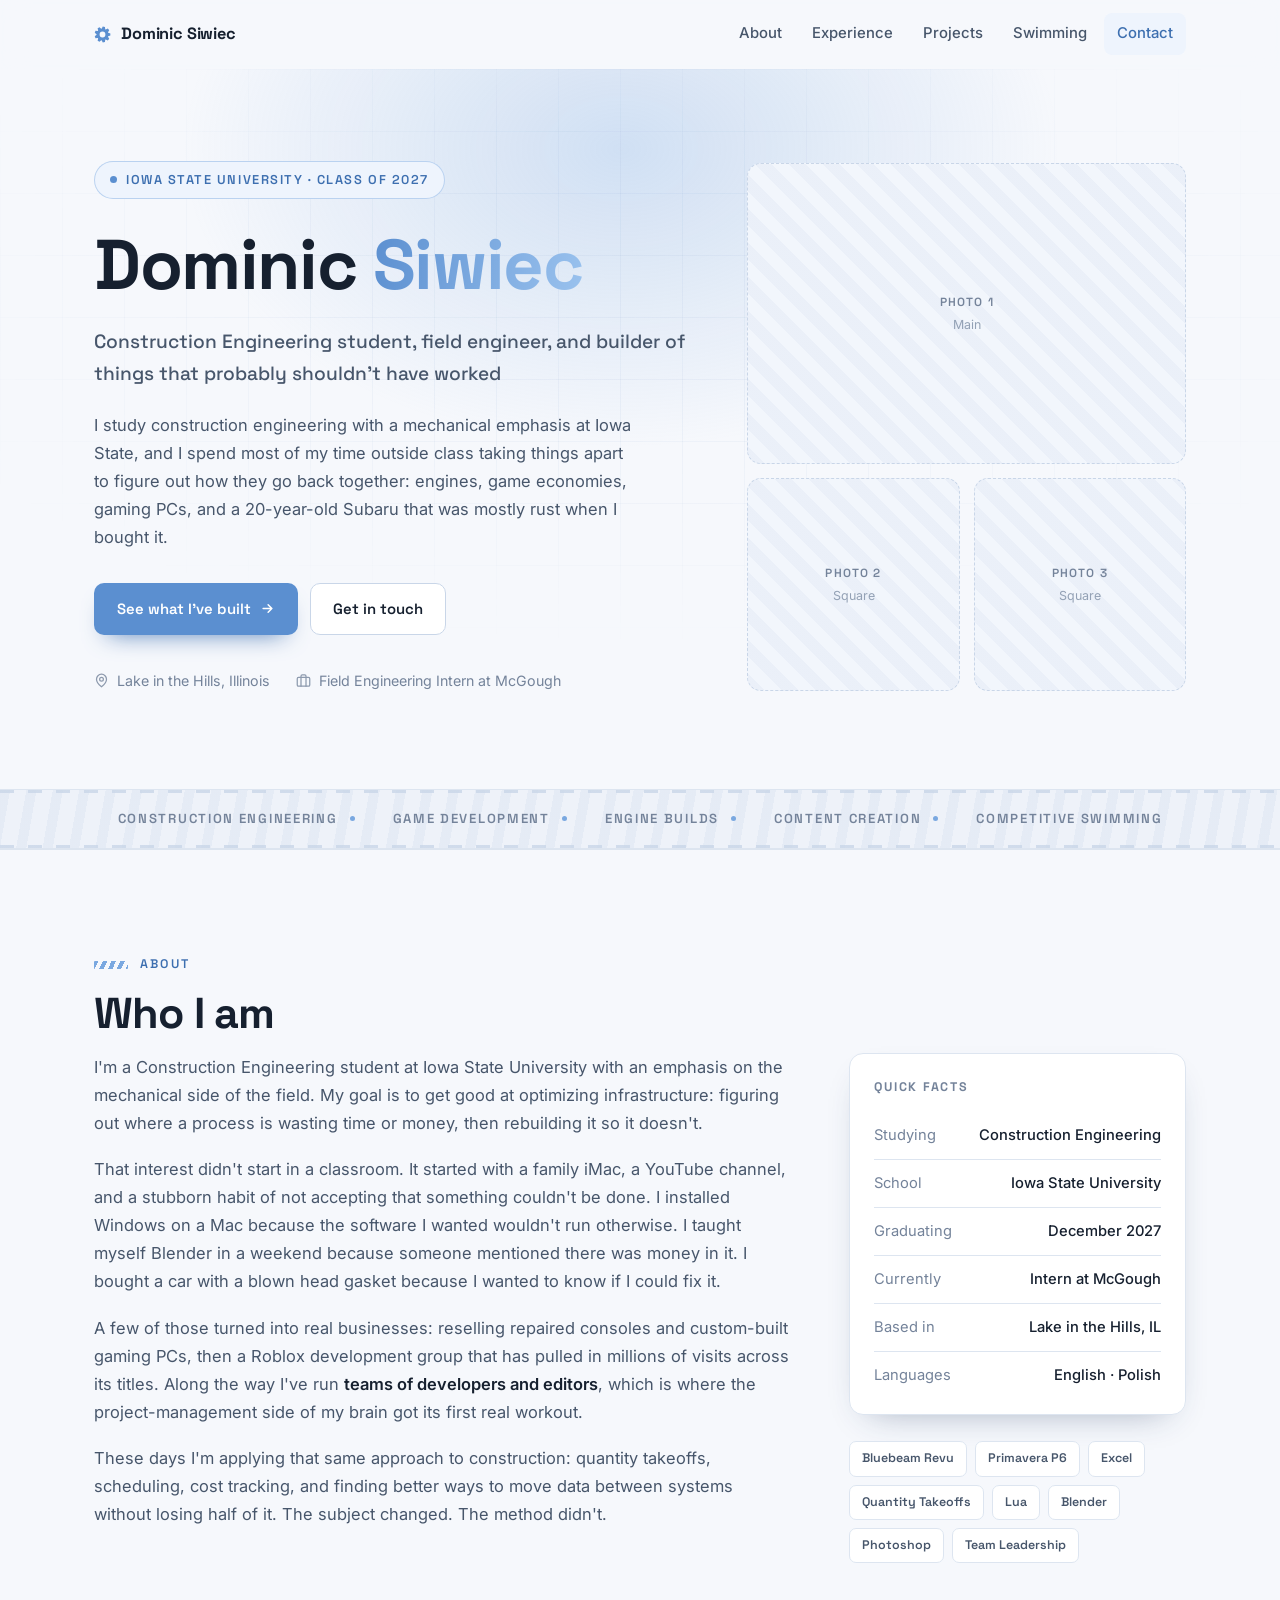
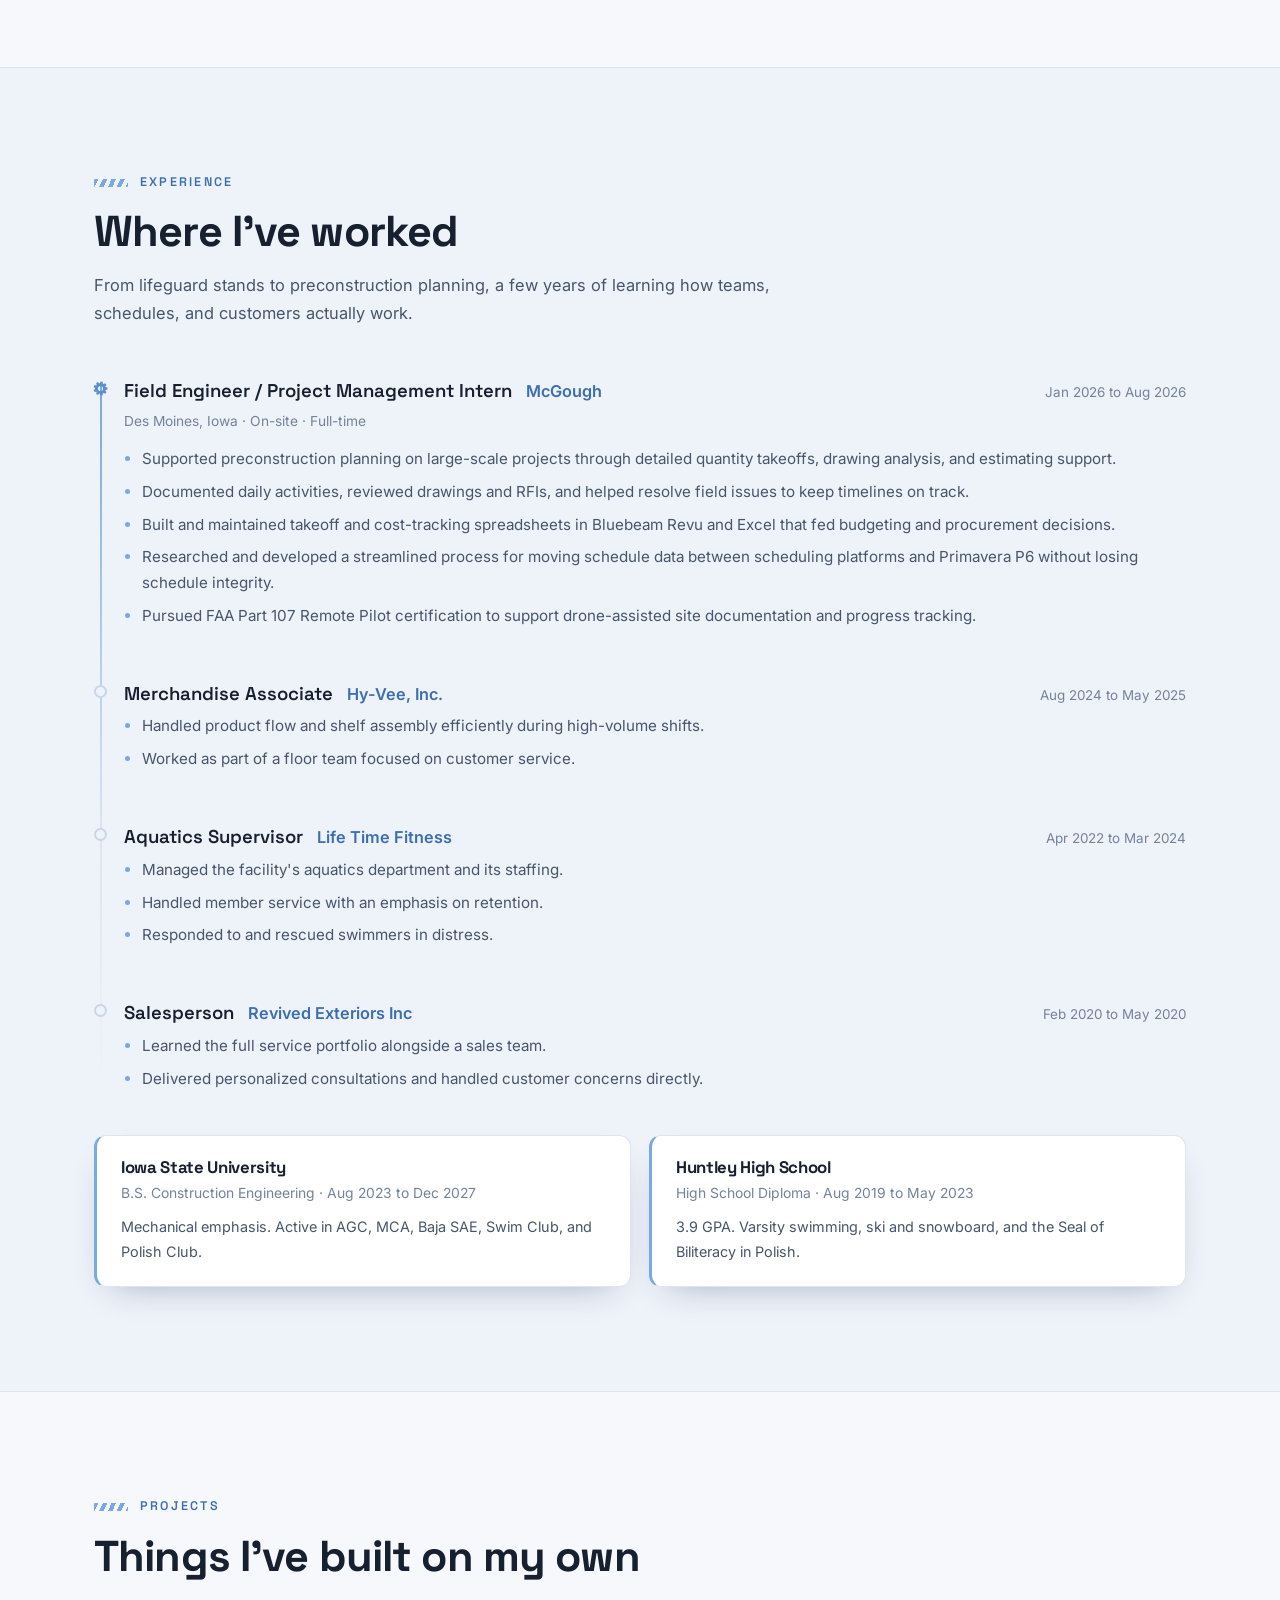
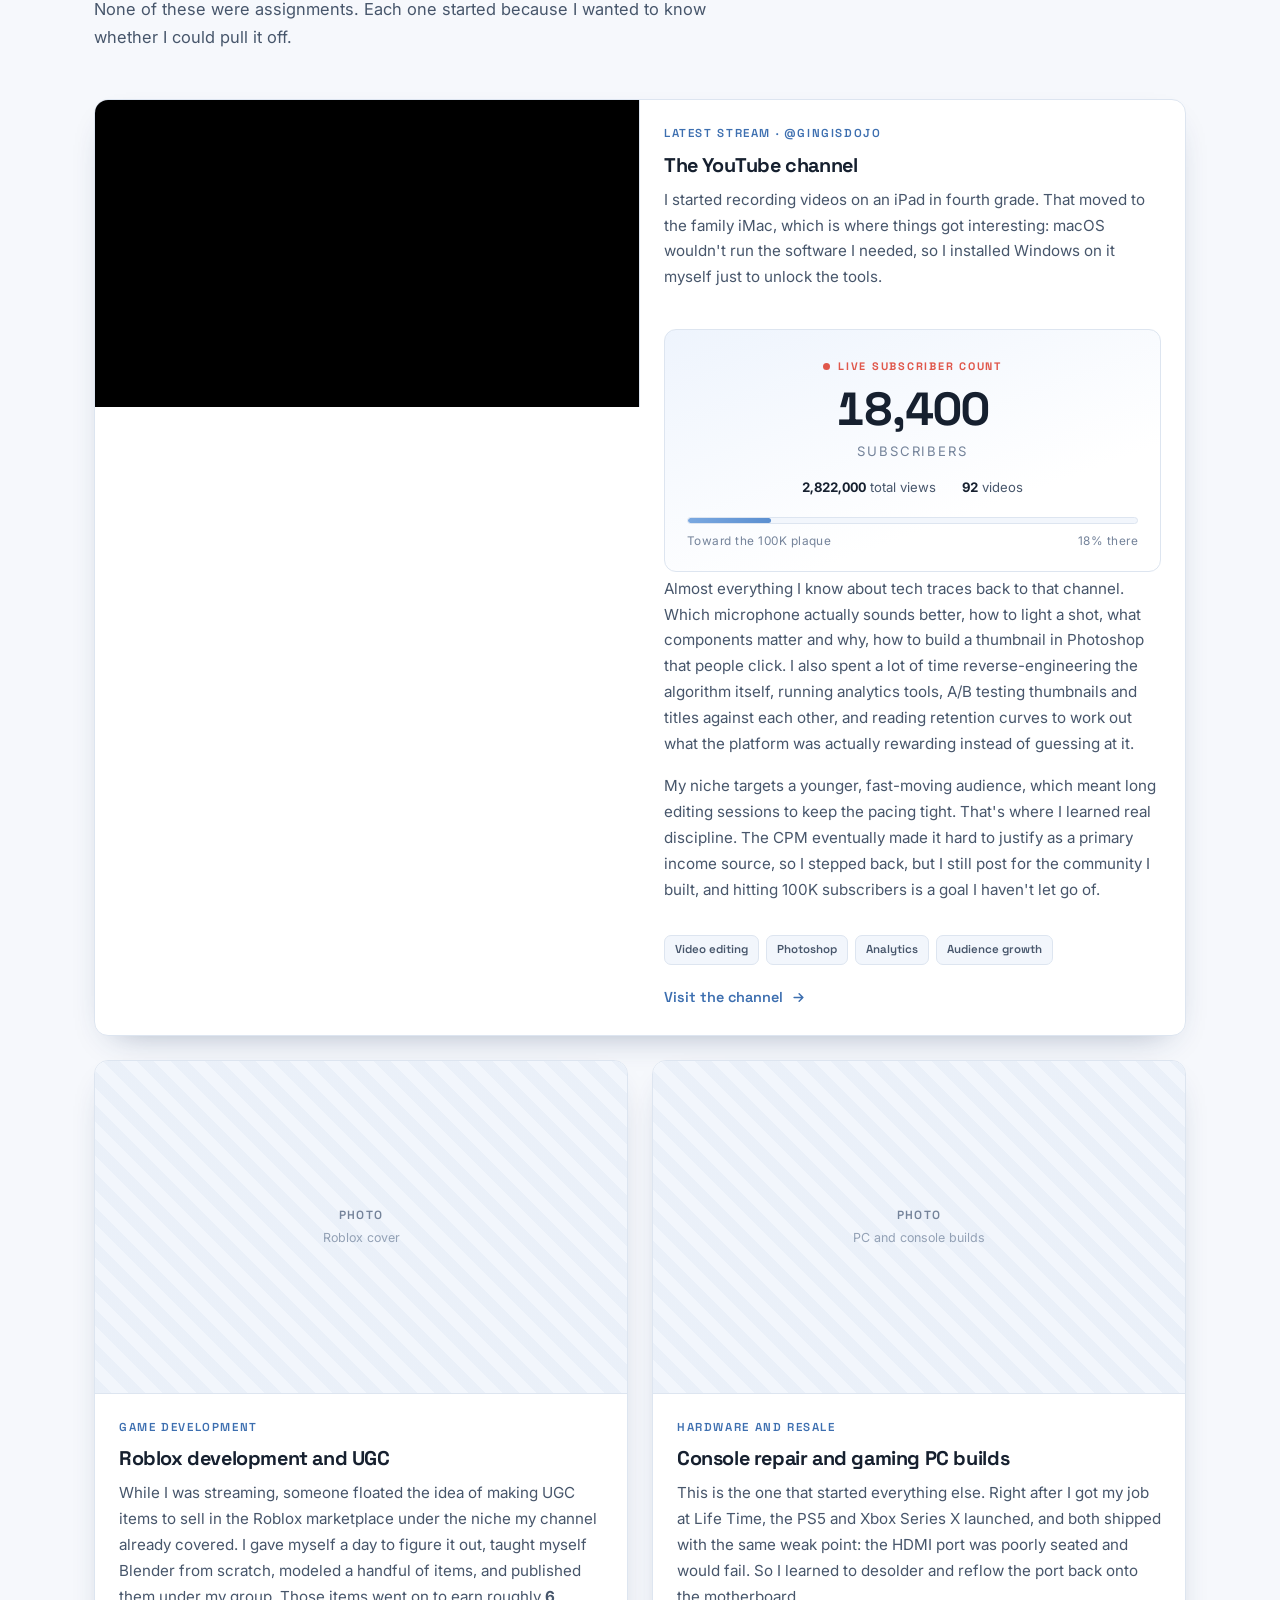
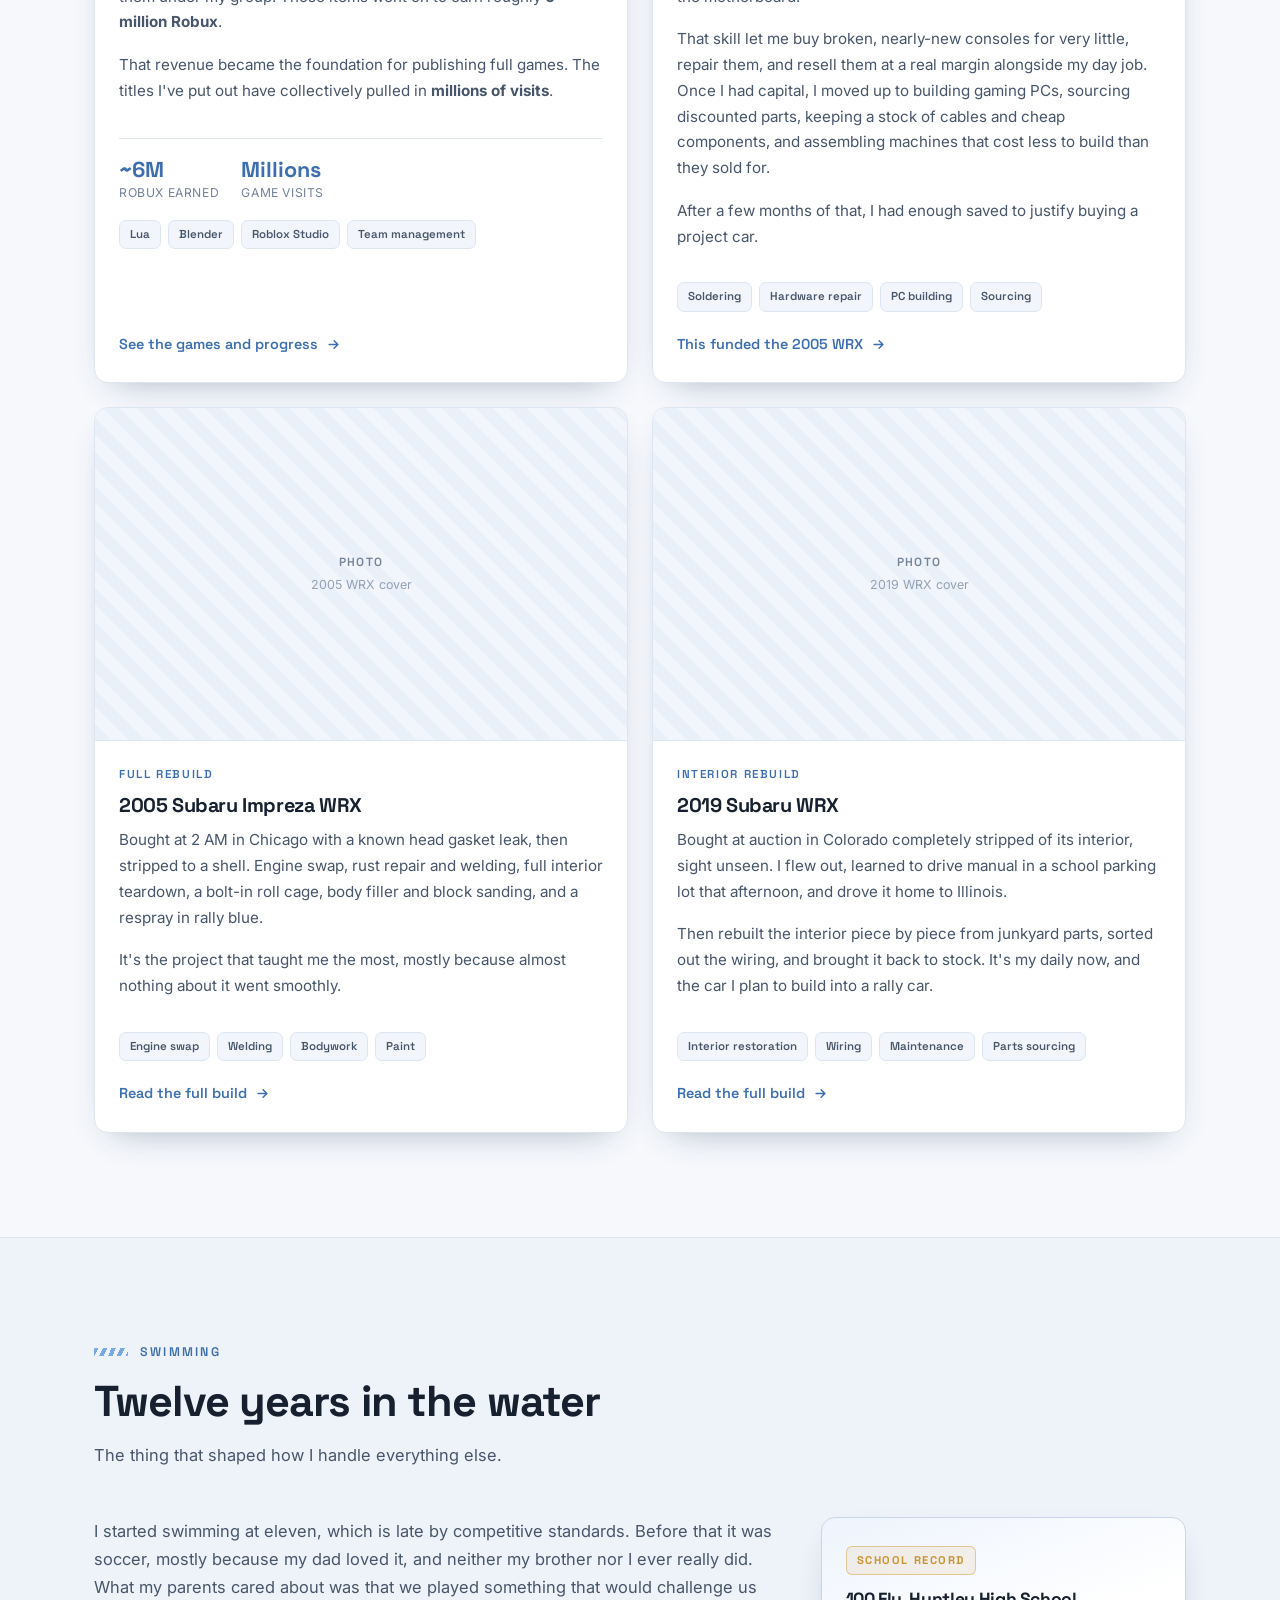
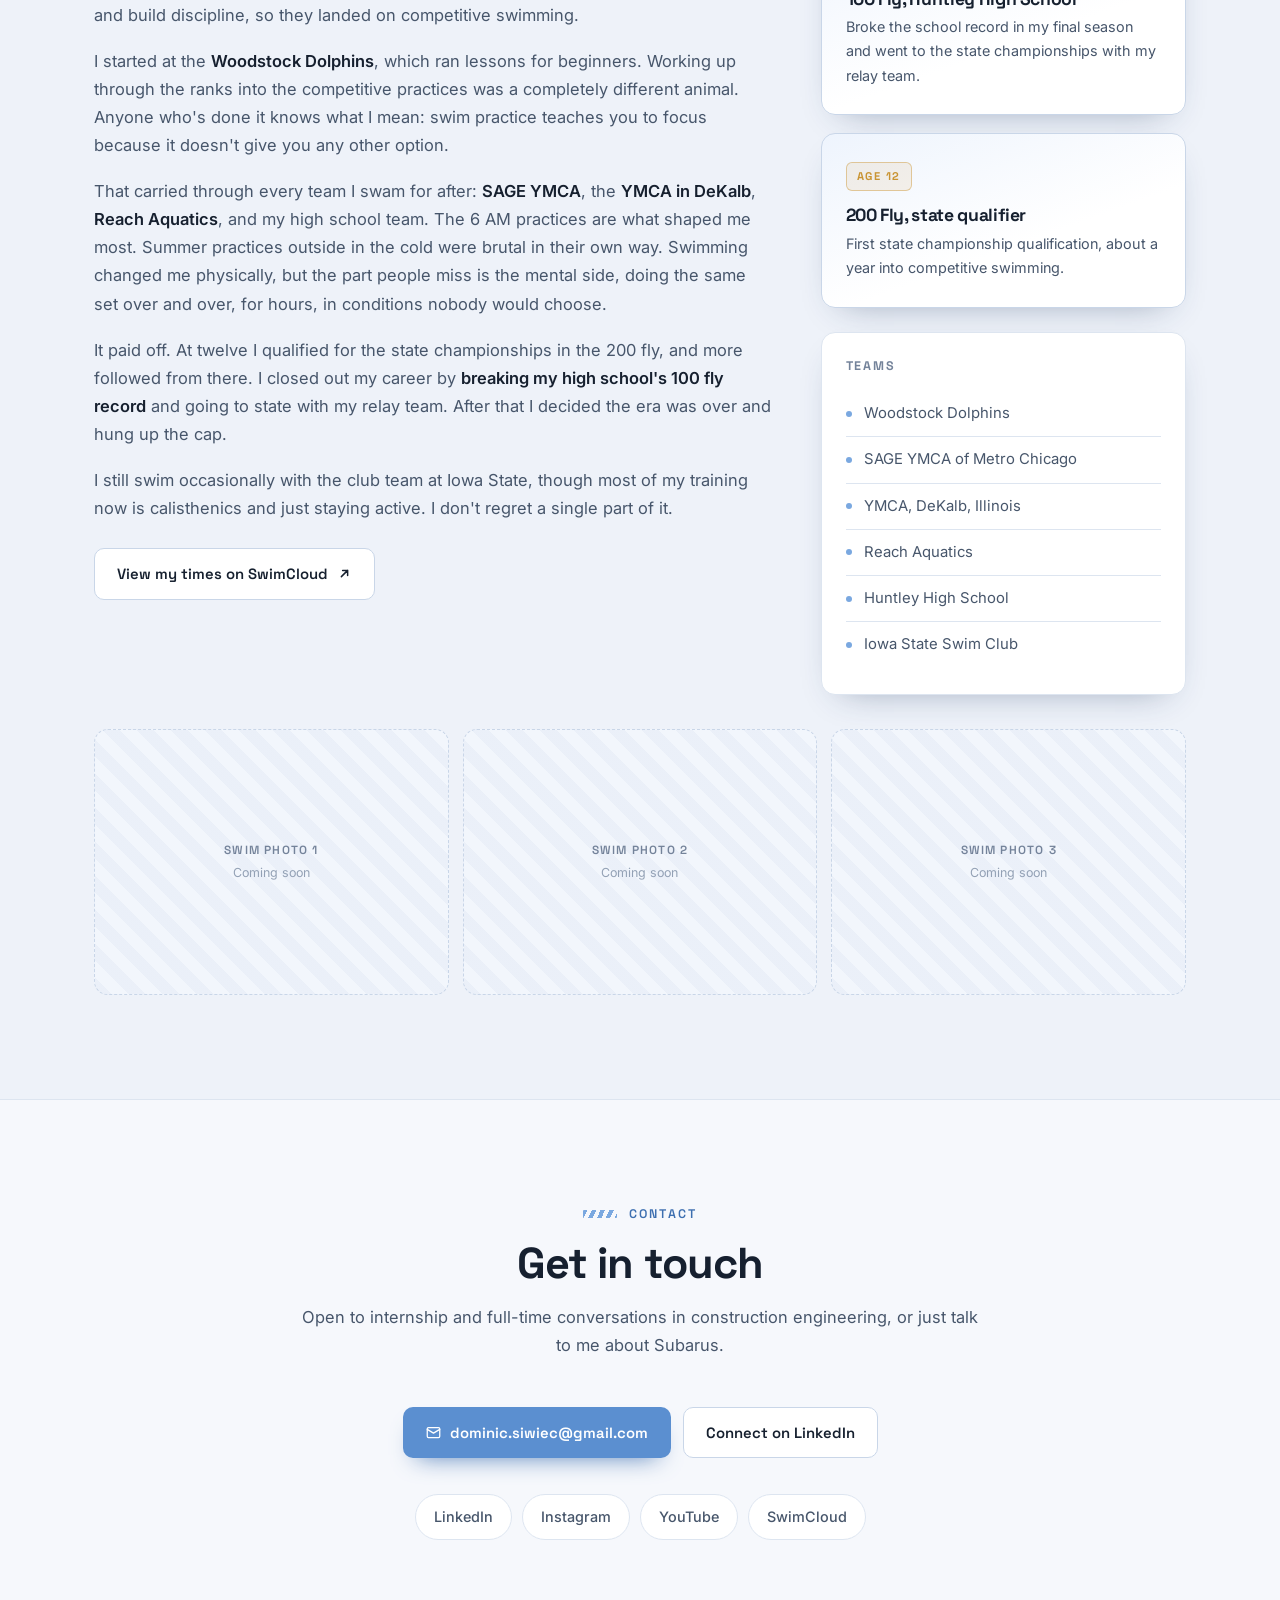
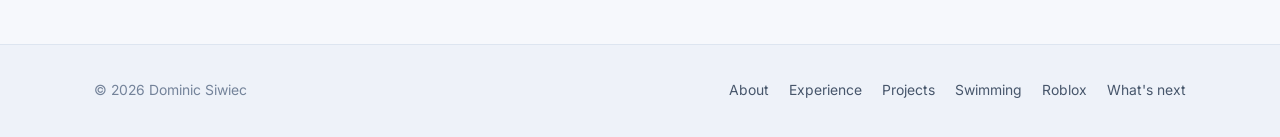
==== index.html @ 4469fb5a "Update index.html" ====
<!DOCTYPE html>
<html lang="en">
<head>
<meta charset="UTF-8" />
<meta name="viewport" content="width=device-width, initial-scale=1.0" />
<title>Dominic Siwiec | Construction Engineer, Builder, Swimmer</title>
<meta name="description" content="Dominic Siwiec is a Construction Engineering student at Iowa State University. Field engineering at McGough, Roblox game development, Subaru builds, and twelve years of competitive swimming." />
<link rel="canonical" href="https://dominicsiwiec.com/" />
<meta property="og:type" content="website" />
<meta property="og:url" content="https://dominicsiwiec.com/" />
<meta property="og:title" content="Dominic Siwiec | Construction Engineer, Builder, Swimmer" />
<meta property="og:description" content="Dominic Siwiec is a Construction Engineering student at Iowa State University. Field engineering at McGough, Roblox game development, Subaru builds, and twelve years of competitive swimming." />
<meta property="og:image" content="https://dominicsiwiec.com/images/og-preview.jpg" />
<meta name="twitter:card" content="summary_large_image" />
<link rel="icon" type="image/svg+xml" href="/favicon.svg" />
<link rel="alternate icon" type="image/png" href="/favicon.png" />
<link rel="stylesheet" href="/style.css" />
<script type="application/ld+json">
{
  "@context": "https://schema.org",
  "@type": "Person",
  "name": "Dominic Siwiec",
  "url": "https://dominicsiwiec.com",
  "image": "https://dominicsiwiec.com/images/dominic-main.jpg",
  "jobTitle": "Construction Engineering Student",
  "description": "Construction Engineering student at Iowa State University with a background in field engineering, game development, and mechanical builds.",
  "alumniOf": [
    { "@type": "CollegeOrUniversity", "name": "Iowa State University" },
    { "@type": "HighSchool", "name": "Huntley High School" }
  ],
  "worksFor": { "@type": "Organization", "name": "McGough" },
  "homeLocation": { "@type": "Place", "name": "Lake in the Hills, Illinois" },
  "sameAs": [
    "https://www.linkedin.com/in/dominic-siwiec-5ab35b24a/",
    "https://www.instagram.com/dom_siwiec/",
    "https://www.youtube.com/@GingisDojo",
    "https://www.swimcloud.com/swimmer/1989784/"
  ]
}
</script>
<script>(function(){var d=document.documentElement;d.classList.add('js-reveal');try{if(sessionStorage.getItem('ds_seen'))d.classList.add('fast-load');sessionStorage.setItem('ds_seen','1');}catch(e){}})();</script>
</head>
<body>

<div id="cursor-glow" aria-hidden="true"></div>

<!-- Wheel loader: dismisses itself via CSS, no JS required -->
<div id="loader" aria-hidden="true">
  <div class="loader-road"></div>
  <div class="loader-streaks"><span></span><span></span><span></span></div>
  <div class="loader-wheel"><svg viewBox="0 0 100 100" xmlns="http://www.w3.org/2000/svg" aria-hidden="true"><circle cx="50" cy="50" r="46" fill="#e8edf6" stroke="#54627a" stroke-width="7"/><circle cx="50" cy="50" r="46" fill="none" stroke="#8a99b0" stroke-width="7" stroke-dasharray="7 9" opacity=".9"/><circle cx="50" cy="50" r="33" fill="#ffffff" stroke="#5b8fd0" stroke-width="3"/><g stroke="#5b8fd0" stroke-width="6" stroke-linecap="round" fill="none"><path d="M50.0,39.0 L50.0,20.0"/><path d="M60.5,46.6 L78.5,40.7"/><path d="M56.5,58.9 L67.6,74.3"/><path d="M43.5,58.9 L32.4,74.3"/><path d="M39.5,46.6 L21.5,40.7"/></g><circle cx="50" cy="50" r="9" fill="#5b8fd0"/><circle cx="50" cy="50" r="4" fill="#ffffff"/></svg></div>
</div>

<!-- Scroll speedometer: needle redlines as you reach the end of the page -->
<div id="speedo" aria-hidden="true">
  <svg viewBox="0 0 100 100">
    <circle class="gauge-track" cx="50" cy="50" r="34" fill="none" stroke-width="6"
            stroke-linecap="round" stroke-dasharray="142.42 213.63" transform="rotate(150 50 50)"/>
    <circle class="gauge-red" cx="50" cy="50" r="34" fill="none" stroke-width="6"
            stroke-linecap="round" stroke-dasharray="28.48 213.63" transform="rotate(342 50 50)"/>
    <circle class="gauge-fill" data-arc="142.419" cx="50" cy="50" r="34" fill="none" stroke-width="6"
            stroke-linecap="round" stroke-dasharray="142.419 213.628" stroke-dashoffset="142.419"
            transform="rotate(150 50 50)"/>
    <g class="gauge-tick" stroke-width="1.6" stroke-linecap="round"><path d="M30.95,61.00 L24.45,64.75"/><path d="M26.13,52.51 L20.66,53.08"/><path d="M27.17,42.58 L21.94,40.88"/><path d="M32.16,33.94 L28.08,30.26"/><path d="M40.24,28.07 L38.00,23.05"/><path d="M50.00,28.00 L50.00,20.50"/><path d="M59.76,28.07 L62.00,23.05"/><path d="M67.84,33.94 L71.92,30.26"/><path d="M72.83,42.58 L78.06,40.88"/><path d="M73.87,52.51 L79.34,53.08"/><path d="M69.05,61.00 L75.55,64.75"/></g>
    <path class="gauge-needle" d="M50,50 L50,22" stroke-width="2.6" stroke-linecap="round"/>
    <circle class="gauge-hub" cx="50" cy="50" r="3.6"/>
  </svg>
  <span class="gauge-readout">0</span>
</div>

<header class="site-header" id="siteHeader">
  <div class="wrap nav">
    <a href="#top" class="brand"><svg class="brand-gear" viewBox="0 0 24 24" aria-hidden="true"><path d="M 20.02,9.52 L 23.09,10.44 L 23.09,13.56 L 20.02,14.48 L 19.74,15.26 L 21.50,17.94 L 19.49,20.32 L 16.55,19.06 L 15.84,19.47 L 15.46,22.65 L 12.39,23.19 L 10.95,20.33 L 10.14,20.19 L 7.80,22.38 L 5.10,20.83 L 5.84,17.71 L 5.31,17.08 L 2.11,17.26 L 1.04,14.33 L 3.61,12.41 L 3.61,11.59 L 1.04,9.67 L 2.11,6.74 L 5.31,6.92 L 5.84,6.29 L 5.10,3.17 L 7.80,1.62 L 10.14,3.81 L 10.95,3.67 L 12.39,0.81 L 15.46,1.35 L 15.84,4.53 L 16.55,4.94 L 19.49,3.68 L 21.50,6.06 L 19.74,8.74 Z M 7.90,12.00 A 4.10,4.10 0 1 0 16.10,12.00 A 4.10,4.10 0 1 0 7.90,12.00 Z" fill="currentColor" fill-rule="evenodd"/></svg>Dominic Siwiec</a>
    <button class="nav-toggle" id="navToggle" aria-label="Toggle navigation" aria-expanded="false">
      <span></span><span></span><span></span>
    </button>
    <nav class="nav-links" id="navLinks">
      <a href="#about">About</a>
      <a href="#experience">Experience</a>
      <a href="#projects">Projects</a>
      <a href="#swimming">Swimming</a>
      <a href="#contact">Contact</a>
    </nav>
  </div>
</header>

<!-- ==================== HERO ==================== -->
<section class="hero" id="top">
  <div class="wrap hero-grid">
    <div>
      <span class="hero-eyebrow"><span class="pulse"></span>Iowa State University &middot; Class of 2027</span>
      <h1>Dominic <span class="accent">Siwiec</span></h1>
      <p class="hero-role">Construction Engineering student, field engineer, and builder of things that probably shouldn't have worked</p>
      <p class="hero-blurb">
        I study construction engineering with a mechanical emphasis at Iowa State, and I spend most of
        my time outside class taking things apart to figure out how they go back together: engines,
        game economies, gaming PCs, and a 20-year-old Subaru that was mostly rust when I bought it.
      </p>
      <div class="hero-actions">
        <a href="#projects" class="btn btn-primary">See what I've built <svg width="15" height="15" viewBox="0 0 24 24" fill="none" stroke="currentColor" stroke-width="2.4" stroke-linecap="round" stroke-linejoin="round"><path d="M5 12h14M13 6l6 6-6 6"/></svg></a>
        <a href="#contact" class="btn btn-ghost">Get in touch</a>
      </div>
      <div class="hero-meta">
        <span>
          <svg width="15" height="15" viewBox="0 0 24 24" fill="none" stroke="currentColor" stroke-width="2" stroke-linecap="round" stroke-linejoin="round"><path d="M20 10c0 6-8 12-8 12s-8-6-8-12a8 8 0 0116 0z"/><circle cx="12" cy="10" r="3"/></svg>
          Lake in the Hills, Illinois
        </span>
        <span>
          <svg width="15" height="15" viewBox="0 0 24 24" fill="none" stroke="currentColor" stroke-width="2" stroke-linecap="round" stroke-linejoin="round"><rect x="2" y="7" width="20" height="14" rx="2"/><path d="M16 21V5a2 2 0 00-2-2h-4a2 2 0 00-2 2v16"/></svg>
          Field Engineering Intern at McGough
        </span>
      </div>
    </div>

    <div class="collage">
      <div class="photo-slot">
          <img src="/images/dominic-main.jpg" alt="Dominic Siwiec" loading="lazy" />
          <span class="photo-slot-label">Photo 1<small>Main</small></span>
        </div>
      <div class="photo-slot">
          <img src="/images/dominic-2.jpg" alt="Dominic Siwiec" loading="lazy" />
          <span class="photo-slot-label">Photo 2<small>Square</small></span>
        </div>
      <div class="photo-slot">
          <img src="/images/dominic-3.jpg" alt="Dominic Siwiec" loading="lazy" />
          <span class="photo-slot-label">Photo 3<small>Square</small></span>
        </div>
    </div>
  </div>
</section>

<!-- ==================== STRIP ==================== -->
<div class="strip">
  <div class="wrap strip-inner">
    <span>Construction Engineering</span>
    <span>Game Development</span>
    <span>Engine Builds</span>
    <span>Content Creation</span>
    <span>Competitive Swimming</span>
  </div>
</div>

<!-- ==================== ABOUT ==================== -->
<section class="section" id="about">
  <div class="wrap">
    <div class="section-label">About</div>
    <h2 class="section-title">Who I am</h2>

    <div class="about-grid reveal">
      <div class="prose">
        <p>
          I'm a Construction Engineering student at Iowa State University with an emphasis on the
          mechanical side of the field. My goal is to get good at optimizing infrastructure: figuring
          out where a process is wasting time or money, then rebuilding it so it doesn't.
        </p>
        <p>
          That interest didn't start in a classroom. It started with a family iMac, a YouTube channel,
          and a stubborn habit of not accepting that something couldn't be done. I installed Windows on
          a Mac because the software I wanted wouldn't run otherwise. I taught myself Blender in a
          weekend because someone mentioned there was money in it. I bought a car with a blown head
          gasket because I wanted to know if I could fix it.
        </p>
        <p>
          A few of those turned into real businesses: reselling repaired consoles and custom-built
          gaming PCs, then a Roblox development group that has pulled in millions of visits across its
          titles. Along the way I've run <strong>teams of developers and editors</strong>, which is
          where the project-management side of my brain got its first real workout.
        </p>
        <p>
          These days I'm applying that same approach to construction: quantity takeoffs, scheduling,
          cost tracking, and finding better ways to move data between systems without losing half of it.
          The subject changed. The method didn't.
        </p>
      </div>

      <aside>
        <div class="fact-card">
          <h4>Quick facts</h4>
          <ul class="fact-list">
            <li><span class="k">Studying</span><span class="v">Construction Engineering</span></li>
            <li><span class="k">School</span><span class="v">Iowa State University</span></li>
            <li><span class="k">Graduating</span><span class="v">December 2027</span></li>
            <li><span class="k">Currently</span><span class="v">Intern at McGough</span></li>
            <li><span class="k">Based in</span><span class="v">Lake in the Hills, IL</span></li>
            <li><span class="k">Languages</span><span class="v">English &middot; Polish</span></li>
          </ul>
        </div>
        <div class="tag-row">
          <span class="tag">Bluebeam Revu</span>
          <span class="tag">Primavera P6</span>
          <span class="tag">Excel</span>
          <span class="tag">Quantity Takeoffs</span>
          <span class="tag">Lua</span>
          <span class="tag">Blender</span>
          <span class="tag">Photoshop</span>
          <span class="tag">Team Leadership</span>
        </div>
      </aside>
    </div>
  </div>
</section>

<!-- ==================== EXPERIENCE ==================== -->
<section class="section section--alt" id="experience">
  <div class="wrap">
    <div class="section-label">Experience</div>
    <h2 class="section-title">Where I've worked</h2>
    <p class="section-intro">
      From lifeguard stands to preconstruction planning, a few years of learning how teams,
      schedules, and customers actually work.
    </p>

    <div class="timeline reveal">

      <article class="job is-current">
        <div class="job-head">
          <span class="job-title">Field Engineer / Project Management Intern</span>
          <span class="job-co">McGough</span>
          <span class="job-when">Jan 2026 to Aug 2026</span>
        </div>
        <div class="job-where">Des Moines, Iowa &middot; On-site &middot; Full-time</div>
        <ul>
          <li>Supported preconstruction planning on large-scale projects through detailed quantity takeoffs, drawing analysis, and estimating support.</li>
          <li>Documented daily activities, reviewed drawings and RFIs, and helped resolve field issues to keep timelines on track.</li>
          <li>Built and maintained takeoff and cost-tracking spreadsheets in Bluebeam Revu and Excel that fed budgeting and procurement decisions.</li>
          <li>Researched and developed a streamlined process for moving schedule data between scheduling platforms and Primavera P6 without losing schedule integrity.</li>
          <li>Pursued FAA Part 107 Remote Pilot certification to support drone-assisted site documentation and progress tracking.</li>
        </ul>
      </article>

      <article class="job">
        <div class="job-head">
          <span class="job-title">Merchandise Associate</span>
          <span class="job-co">Hy-Vee, Inc.</span>
          <span class="job-when">Aug 2024 to May 2025</span>
        </div>
        <ul>
          <li>Handled product flow and shelf assembly efficiently during high-volume shifts.</li>
          <li>Worked as part of a floor team focused on customer service.</li>
        </ul>
      </article>

      <article class="job">
        <div class="job-head">
          <span class="job-title">Aquatics Supervisor</span>
          <span class="job-co">Life Time Fitness</span>
          <span class="job-when">Apr 2022 to Mar 2024</span>
        </div>
        <ul>
          <li>Managed the facility's aquatics department and its staffing.</li>
          <li>Handled member service with an emphasis on retention.</li>
          <li>Responded to and rescued swimmers in distress.</li>
        </ul>
      </article>

      <article class="job">
        <div class="job-head">
          <span class="job-title">Salesperson</span>
          <span class="job-co">Revived Exteriors Inc</span>
          <span class="job-when">Feb 2020 to May 2020</span>
        </div>
        <ul>
          <li>Learned the full service portfolio alongside a sales team.</li>
          <li>Delivered personalized consultations and handled customer concerns directly.</li>
        </ul>
      </article>

    </div>

    <div class="edu-grid reveal">
      <div class="edu-card">
        <h4>Iowa State University</h4>
        <div class="edu-meta">B.S. Construction Engineering &middot; Aug 2023 to Dec 2027</div>
        <p>Mechanical emphasis. Active in AGC, MCA, Baja SAE, Swim Club, and Polish Club.</p>
      </div>
      <div class="edu-card">
        <h4>Huntley High School</h4>
        <div class="edu-meta">High School Diploma &middot; Aug 2019 to May 2023</div>
        <p>3.9 GPA. Varsity swimming, ski and snowboard, and the Seal of Biliteracy in Polish.</p>
      </div>
    </div>
  </div>
</section>

<!-- ==================== PROJECTS ==================== -->
<section class="section" id="projects">
  <div class="wrap">
    <div class="section-label">Projects</div>
    <h2 class="section-title">Things I've built on my own</h2>
    <p class="section-intro">
      None of these were assignments. Each one started because I wanted to know whether I could pull it off.
    </p>

    <div class="project-grid">

      <!-- FEATURED: YouTube -->
      <article class="card card--feature reveal">
        <div class="card-inner">
          <div class="video-frame" style="border-radius:0;border:none;border-right:1px solid var(--border);">
            <iframe
              src="https://www.youtube-nocookie.com/embed/VduUnjwUw2Q"
              title="Latest stream from GingisDojo"
              allow="accelerometer; autoplay; clipboard-write; encrypted-media; gyroscope; picture-in-picture"
              referrerpolicy="strict-origin-when-cross-origin"
              allowfullscreen loading="lazy"></iframe>
          </div>
          <div class="card-body">
            <div class="card-kicker">Latest stream &middot; @GingisDojo</div>
            <h3>The YouTube channel</h3>
            <p>
              I started recording videos on an iPad in fourth grade. That moved to the family iMac,
              which is where things got interesting: macOS wouldn't run the software I needed, so I
              installed Windows on it myself just to unlock the tools.
            </p>

            <!-- live counter -->
            <div class="subs" id="subs" data-channel="UCGhteD-r5Mp2gzKsNmQc1nA" data-goal="100000">
              <div class="subs-live"><span class="dot"></span>Live subscriber count</div>
              <div class="subs-count" data-subs-count>18,400</div>
              <div class="subs-word">Subscribers</div>
              <div class="subs-meta">
                <span><b data-subs-views>2,822,000</b> total views</span>
                <span><b data-subs-videos>92</b> videos</span>
              </div>
              <div class="subs-goal">
                <div class="subs-bar"><span data-subs-bar></span></div>
                <div class="subs-goal-label">
                  <span>Toward the 100K plaque</span>
                  <span data-subs-pct>18% there</span>
                </div>
              </div>
            </div>

            <p>
              Almost everything I know about tech traces back to that channel. Which microphone actually
              sounds better, how to light a shot, what components matter and why, how to build a
              thumbnail in Photoshop that people click. I also spent a lot of time reverse-engineering
              the algorithm itself, running analytics tools, A/B testing thumbnails and titles against
              each other, and reading retention curves to work out what the platform was actually
              rewarding instead of guessing at it.
            </p>
            <p>
              My niche targets a younger, fast-moving audience, which meant long editing sessions to
              keep the pacing tight. That's where I learned real discipline. The CPM eventually made it
              hard to justify as a primary income source, so I stepped back, but I still post for the
              community I built, and hitting 100K subscribers is a goal I haven't let go of.
            </p>
            <div class="card-tags">
              <span class="tag">Video editing</span>
              <span class="tag">Photoshop</span>
              <span class="tag">Analytics</span>
              <span class="tag">Audience growth</span>
            </div>
            <a class="card-link" href="https://www.youtube.com/@GingisDojo" target="_blank" rel="noopener">Visit the channel <svg width="15" height="15" viewBox="0 0 24 24" fill="none" stroke="currentColor" stroke-width="2.4" stroke-linecap="round" stroke-linejoin="round"><path d="M5 12h14M13 6l6 6-6 6"/></svg></a>
          </div>
        </div>
      </article>

      <!-- Roblox -->
      <article class="card reveal">
        <div class="photo-slot photo-slot--card">
          <img src="/images/roblox-cover.jpg" alt="Roblox game development" loading="lazy" />
          <span class="photo-slot-label">Photo<small>Roblox cover</small></span>
        </div>
        <div class="card-body">
          <div class="card-kicker">Game development</div>
          <h3>Roblox development and UGC</h3>
          <p>
            While I was streaming, someone floated the idea of making UGC items to sell in the Roblox
            marketplace under the niche my channel already covered. I gave myself a day to figure it
            out, taught myself Blender from scratch, modeled a handful of items, and published them
            under my group. Those items went on to earn roughly <strong>6 million Robux</strong>.
          </p>
          <p>
            That revenue became the foundation for publishing full games. The titles I've put out have
            collectively pulled in <strong>millions of visits</strong>.
          </p>
          <div class="stat-row">
            <div class="stat"><div class="stat-num">~6M</div><div class="stat-lbl">Robux earned</div></div>
            <div class="stat"><div class="stat-num">Millions</div><div class="stat-lbl">Game visits</div></div>
          </div>
          <div class="card-tags">
            <span class="tag">Lua</span>
            <span class="tag">Blender</span>
            <span class="tag">Roblox Studio</span>
            <span class="tag">Team management</span>
          </div>
          <a class="card-link" href="/roblox/">See the games and progress <svg width="15" height="15" viewBox="0 0 24 24" fill="none" stroke="currentColor" stroke-width="2.4" stroke-linecap="round" stroke-linejoin="round"><path d="M5 12h14M13 6l6 6-6 6"/></svg></a>
        </div>
      </article>

      <!-- Flipping -->
      <article class="card reveal">
        <div class="photo-slot photo-slot--card">
          <img src="/images/pc-builds.jpg" alt="Custom gaming PC builds" loading="lazy" />
          <span class="photo-slot-label">Photo<small>PC and console builds</small></span>
        </div>
        <div class="card-body">
          <div class="card-kicker">Hardware and resale</div>
          <h3>Console repair and gaming PC builds</h3>
          <p>
            This is the one that started everything else. Right after I got my job at Life Time, the
            PS5 and Xbox Series X launched, and both shipped with the same weak point: the HDMI port
            was poorly seated and would fail. So I learned to desolder and reflow the port back onto
            the motherboard.
          </p>
          <p>
            That skill let me buy broken, nearly-new consoles for very little, repair them, and resell
            them at a real margin alongside my day job. Once I had capital, I moved up to building
            gaming PCs, sourcing discounted parts, keeping a stock of cables and cheap components,
            and assembling machines that cost less to build than they sold for.
          </p>
          <p>
            After a few months of that, I had enough saved to justify buying a project car.
          </p>
          <div class="card-tags">
            <span class="tag">Soldering</span>
            <span class="tag">Hardware repair</span>
            <span class="tag">PC building</span>
            <span class="tag">Sourcing</span>
          </div>
          <a class="card-link" href="/wrx-2005/">This funded the 2005 WRX <svg width="15" height="15" viewBox="0 0 24 24" fill="none" stroke="currentColor" stroke-width="2.4" stroke-linecap="round" stroke-linejoin="round"><path d="M5 12h14M13 6l6 6-6 6"/></svg></a>
        </div>
      </article>

      <!-- 2005 WRX -->
      <article class="card reveal">
        <div class="photo-slot photo-slot--card">
          <img src="/images/wrx-2005-cover.jpg" alt="2005 Subaru Impreza WRX rebuild" loading="lazy" />
          <span class="photo-slot-label">Photo<small>2005 WRX cover</small></span>
        </div>
        <div class="card-body">
          <div class="card-kicker">Full rebuild</div>
          <h3>2005 Subaru Impreza WRX</h3>
          <p>
            Bought at 2 AM in Chicago with a known head gasket leak, then stripped to a shell. Engine
            swap, rust repair and welding, full interior teardown, a bolt-in roll cage, body filler and
            block sanding, and a respray in rally blue.
          </p>
          <p>
            It's the project that taught me the most, mostly because almost nothing about it went
            smoothly.
          </p>
          <div class="card-tags">
            <span class="tag">Engine swap</span>
            <span class="tag">Welding</span>
            <span class="tag">Bodywork</span>
            <span class="tag">Paint</span>
          </div>
          <a class="card-link" href="/wrx-2005/">Read the full build <svg width="15" height="15" viewBox="0 0 24 24" fill="none" stroke="currentColor" stroke-width="2.4" stroke-linecap="round" stroke-linejoin="round"><path d="M5 12h14M13 6l6 6-6 6"/></svg></a>
        </div>
      </article>

      <!-- 2019 WRX -->
      <article class="card reveal">
        <div class="photo-slot photo-slot--card">
          <img src="/images/wrx-2019-cover.jpg" alt="2019 Subaru WRX interior rebuild" loading="lazy" />
          <span class="photo-slot-label">Photo<small>2019 WRX cover</small></span>
        </div>
        <div class="card-body">
          <div class="card-kicker">Interior rebuild</div>
          <h3>2019 Subaru WRX</h3>
          <p>
            Bought at auction in Colorado completely stripped of its interior, sight unseen. I flew out,
            learned to drive manual in a school parking lot that afternoon, and drove it home to Illinois.
          </p>
          <p>
            Then rebuilt the interior piece by piece from junkyard parts, sorted out the wiring, and
            brought it back to stock. It's my daily now, and the car I plan to build into a rally car.
          </p>
          <div class="card-tags">
            <span class="tag">Interior restoration</span>
            <span class="tag">Wiring</span>
            <span class="tag">Maintenance</span>
            <span class="tag">Parts sourcing</span>
          </div>
          <a class="card-link" href="/wrx-2019/">Read the full build <svg width="15" height="15" viewBox="0 0 24 24" fill="none" stroke="currentColor" stroke-width="2.4" stroke-linecap="round" stroke-linejoin="round"><path d="M5 12h14M13 6l6 6-6 6"/></svg></a>
        </div>
      </article>

    </div>
  </div>
</section>

<!-- ==================== SWIMMING ==================== -->
<section class="section section--alt" id="swimming">
  <div class="wrap">
    <div class="section-label">Swimming</div>
    <h2 class="section-title">Twelve years in the water</h2>
    <p class="section-intro">The thing that shaped how I handle everything else.</p>

    <div class="swim-grid reveal">
      <div class="prose">
        <p>
          I started swimming at eleven, which is late by competitive standards. Before that it was
          soccer, mostly because my dad loved it, and neither my brother nor I ever really did. What
          my parents cared about was that we played something that would challenge us and build
          discipline, so they landed on competitive swimming.
        </p>
        <p>
          I started at the <strong>Woodstock Dolphins</strong>, which ran lessons for beginners. Working
          up through the ranks into the competitive practices was a completely different animal. Anyone
          who's done it knows what I mean: swim practice teaches you to focus because it doesn't give
          you any other option.
        </p>
        <p>
          That carried through every team I swam for after: <strong>SAGE YMCA</strong>, the
          <strong>YMCA in DeKalb</strong>, <strong>Reach Aquatics</strong>, and my high school team.
          The 6 AM practices are what shaped me most. Summer practices outside in the cold were brutal
          in their own way. Swimming changed me physically, but the part people miss is the mental
          side, doing the same set over and over, for hours, in conditions nobody would choose.
        </p>
        <p>
          It paid off. At twelve I qualified for the state championships in the 200 fly, and more
          followed from there. I closed out my career by <strong>breaking my high school's 100 fly
          record</strong> and going to state with my relay team. After that I decided the era was over
          and hung up the cap.
        </p>
        <p>
          I still swim occasionally with the club team at Iowa State, though most of my training now is
          calisthenics and just staying active. I don't regret a single part of it.
        </p>

        <a href="https://www.swimcloud.com/swimmer/1989784/" class="btn btn-ghost" target="_blank" rel="noopener" style="margin-top:8px;">
          View my times on SwimCloud <svg width="15" height="15" viewBox="0 0 24 24" fill="none" stroke="currentColor" stroke-width="2.4" stroke-linecap="round" stroke-linejoin="round"><path d="M7 17L17 7M9 7h8v8"/></svg>
        </a>
      </div>

      <aside>
        <div class="record-card">
          <span class="record-tag">School record</span>
          <h4>100 Fly, Huntley High School</h4>
          <p>Broke the school record in my final season and went to the state championships with my relay team.</p>
        </div>
        <div class="record-card">
          <span class="record-tag">Age 12</span>
          <h4>200 Fly, state qualifier</h4>
          <p>First state championship qualification, about a year into competitive swimming.</p>
        </div>

        <div class="fact-card" style="margin-top:24px;">
          <h4>Teams</h4>
          <ul class="team-list">
            <li>Woodstock Dolphins</li>
            <li>SAGE YMCA of Metro Chicago</li>
            <li>YMCA, DeKalb, Illinois</li>
            <li>Reach Aquatics</li>
            <li>Huntley High School</li>
            <li>Iowa State Swim Club</li>
          </ul>
        </div>
      </aside>
    </div>

    <div class="photo-row reveal">
      <div class="photo-slot">
          <img src="/images/swim-1.jpg" alt="Competitive swimming" loading="lazy" />
          <span class="photo-slot-label">Swim photo 1<small>Coming soon</small></span>
        </div>
      <div class="photo-slot">
          <img src="/images/swim-2.jpg" alt="Competitive swimming" loading="lazy" />
          <span class="photo-slot-label">Swim photo 2<small>Coming soon</small></span>
        </div>
      <div class="photo-slot">
          <img src="/images/swim-3.jpg" alt="Competitive swimming" loading="lazy" />
          <span class="photo-slot-label">Swim photo 3<small>Coming soon</small></span>
        </div>
    </div>
  </div>
</section>

<!-- ==================== CONTACT ==================== -->
<section class="section contact" id="contact">
  <div class="wrap">
    <div class="section-label">Contact</div>
    <h2 class="section-title">Get in touch</h2>
    <p class="section-intro">
      Open to internship and full-time conversations in construction engineering, or just talk to me
      about Subarus.
    </p>

    <div class="contact-actions">
      <a href="mailto:dominic.siwiec@gmail.com" class="btn btn-primary">
        <svg width="15" height="15" viewBox="0 0 24 24" fill="none" stroke="currentColor" stroke-width="2" stroke-linecap="round" stroke-linejoin="round"><rect x="2" y="4" width="20" height="16" rx="2"/><path d="M22 7l-10 6L2 7"/></svg>
        dominic.siwiec@gmail.com
      </a>
      <a href="https://www.linkedin.com/in/dominic-siwiec-5ab35b24a/" class="btn btn-ghost" target="_blank" rel="noopener">Connect on LinkedIn</a>
    </div>

    <div class="social-row">
      <a href="https://www.linkedin.com/in/dominic-siwiec-5ab35b24a/" target="_blank" rel="noopener">LinkedIn</a>
      <a href="https://www.instagram.com/dom_siwiec/" target="_blank" rel="noopener">Instagram</a>
      <a href="https://www.youtube.com/@GingisDojo" target="_blank" rel="noopener">YouTube</a>
      <a href="https://www.swimcloud.com/swimmer/1989784/" target="_blank" rel="noopener">SwimCloud</a>
    </div>
  </div>
</section>

<footer class="site-footer">
  <div class="wrap footer-inner">
    <p style="margin:0;">&copy; <span id="year"></span> Dominic Siwiec</p>
    <div class="footer-links">
      <a href="#about">About</a>
      <a href="#experience">Experience</a>
      <a href="#projects">Projects</a>
      <a href="#swimming">Swimming</a>
      <a href="/roblox/">Roblox</a>
      <a href="/future-plans/">What's next</a>
    </div>
  </div>
</footer>

<script src="/script.js"></script>
</body>
</html>
---- style.css ----
/* ==========================================================================
   Dominic Siwiec | dominicsiwiec.com
   Light theme, pastel-blue accent, automotive detailing.
   ========================================================================== */

@import url('https://fonts.googleapis.com/css2?family=Inter:wght@400;500;600;700&family=Space+Grotesk:wght@500;600;700&display=swap');

/* ---------- Tokens ---------- */
:root {
  --bg:        #f6f8fc;
  --bg-alt:    #eef2f9;
  --surface:   #ffffff;
  --surface-2: #f2f6fc;
  --border:    #dde5f0;
  --border-lt: #c9d6e8;

  --text:      #16202f;
  --text-mid:  #47566b;
  --muted:     #74839a;

  --accent:     #7aa8e0;   /* pastel rally blue */
  --accent-mid: #5b8fd0;
  --accent-dk:  #3d6fb0;   /* text-safe on white */
  --accent-sky: #dce9f9;
  --accent-tint:#eef4fd;

  --danger:    #e0574b;
  --gold:      #c99433;

  --font-head: 'Space Grotesk', 'Inter', system-ui, -apple-system, sans-serif;
  --font-body: 'Inter', system-ui, -apple-system, 'Segoe UI', sans-serif;

  --wrap: 1140px;
  --radius: 14px;
  --shadow:    0 14px 34px -20px rgba(30, 55, 95, .45);
  --shadow-lg: 0 22px 48px -22px rgba(30, 55, 95, .55);
}

/* ---------- Reset ---------- */
*, *::before, *::after { box-sizing: border-box; }

html {
  scroll-behavior: smooth;
  scroll-padding-top: 84px;
}

body {
  margin: 0;
  background: var(--bg);
  color: var(--text);
  font-family: var(--font-body);
  font-size: 16.5px;
  line-height: 1.7;
  -webkit-font-smoothing: antialiased;
  overflow-x: hidden;
}

img { max-width: 100%; display: block; }
a { color: var(--accent-dk); text-decoration: none; }
a:hover { color: var(--accent-mid); }

h1, h2, h3, h4 {
  font-family: var(--font-head);
  line-height: 1.15;
  margin: 0 0 .5em;
  letter-spacing: -.02em;
}

p { margin: 0 0 1.1em; }
p:last-child { margin-bottom: 0; }

::selection { background: var(--accent); color: #fff; }

/* ---------- Cursor-reactive background wash ---------- */
#cursor-glow {
  position: fixed;
  inset: 0;
  z-index: 0;
  pointer-events: none;
  background:
    radial-gradient(420px circle at var(--mx, 50%) var(--my, 30%),
                    rgba(122, 168, 224, .20), transparent 68%),
    radial-gradient(820px circle at var(--mx, 50%) var(--my, 30%),
                    rgba(122, 168, 224, .09), transparent 72%);
  transition: opacity .5s ease;
  opacity: 0;
}
#cursor-glow.is-on { opacity: 1; }

/* everything else rides above the wash */
body > header,
body > section,
body > div,
body > footer { position: relative; z-index: 1; }

/* ---------- Layout helpers ---------- */
.wrap {
  width: 100%;
  max-width: var(--wrap);
  margin-inline: auto;
  padding-inline: 24px;
}

section { position: relative; }

.section {
  padding: 104px 0;
  border-top: 1px solid var(--border);
}
.section--alt { background: var(--bg-alt); }

.section-label {
  font-family: var(--font-head);
  font-size: .78rem;
  font-weight: 600;
  letter-spacing: .18em;
  text-transform: uppercase;
  color: var(--accent-dk);
  margin-bottom: 14px;
  display: flex;
  align-items: center;
  gap: 12px;
}
.section-label::before {
  content: "";
  width: 34px;
  height: 8px;
  flex: none;
  background: repeating-linear-gradient(115deg, var(--accent) 0 4px, transparent 4px 8px);
  border-radius: 1px;
}

.section-title {
  font-size: clamp(1.9rem, 4vw, 2.7rem);
  margin-bottom: 14px;
}

.section-intro {
  color: var(--text-mid);
  max-width: 68ch;
  font-size: 1.03rem;
  margin-bottom: 48px;
}

.prose { max-width: 72ch; color: var(--text-mid); }
.prose strong { color: var(--text); font-weight: 600; }

/* ---------- Header / nav ---------- */
.site-header {
  position: sticky;
  top: 0;
  z-index: 100;
  background: rgba(246, 248, 252, .82);
  backdrop-filter: blur(14px);
  -webkit-backdrop-filter: blur(14px);
  border-bottom: 1px solid transparent;
  transition: border-color .25s ease, background .25s ease, box-shadow .25s ease;
}
.site-header.is-stuck {
  border-bottom-color: var(--border);
  background: rgba(246, 248, 252, .95);
  box-shadow: 0 6px 20px -18px rgba(30, 55, 95, .8);
}

.nav {
  display: flex;
  align-items: center;
  justify-content: space-between;
  height: 68px;
}

.brand {
  font-family: var(--font-head);
  font-weight: 700;
  font-size: 1.02rem;
  color: var(--text);
  letter-spacing: -.01em;
  display: flex;
  align-items: center;
  gap: 10px;
}
.brand:hover { color: var(--text); }

.nav-links { display: flex; align-items: center; gap: 4px; }
.nav-links a {
  color: var(--text-mid);
  font-size: .93rem;
  font-weight: 500;
  padding: 8px 13px;
  border-radius: 8px;
  transition: color .18s ease, background .18s ease;
}
.nav-links a:hover { color: var(--text); background: rgba(122, 168, 224, .14); }
.nav-links a.is-active { color: var(--accent-dk); background: var(--accent-tint); }

.nav-toggle {
  display: none;
  background: none;
  border: 1px solid var(--border-lt);
  border-radius: 9px;
  width: 40px; height: 38px;
  cursor: pointer;
  padding: 0;
  align-items: center;
  justify-content: center;
  flex-direction: column;
  gap: 4px;
}
.nav-toggle span {
  display: block;
  width: 17px; height: 1.8px;
  background: var(--text);
  border-radius: 2px;
  transition: transform .25s ease, opacity .2s ease;
}
.nav-toggle.is-open span:nth-child(1) { transform: translateY(5.8px) rotate(45deg); }
.nav-toggle.is-open span:nth-child(2) { opacity: 0; }
.nav-toggle.is-open span:nth-child(3) { transform: translateY(-5.8px) rotate(-45deg); }

/* ---------- Buttons ---------- */
.btn {
  display: inline-flex;
  align-items: center;
  gap: 9px;
  font-family: var(--font-head);
  font-weight: 600;
  font-size: .93rem;
  padding: 12px 22px;
  border-radius: 10px;
  border: 1px solid transparent;
  cursor: pointer;
  transition: transform .18s ease, background .18s ease, border-color .18s ease, color .18s ease, box-shadow .18s ease;
}
.btn:hover { transform: translateY(-2px); }

.btn-primary {
  background: var(--accent-mid);
  color: #fff;
  box-shadow: 0 12px 24px -14px rgba(61, 111, 176, .95);
}
.btn-primary:hover { background: var(--accent-dk); color: #fff; }

.btn-ghost {
  border-color: var(--border-lt);
  color: var(--text);
  background: var(--surface);
}
.btn-ghost:hover { border-color: var(--accent); color: var(--accent-dk); background: var(--accent-tint); }

/* ---------- Hero ---------- */
.hero {
  position: relative;
  padding: 92px 0 96px;
  overflow: hidden;
}
.hero::before {
  content: "";
  position: absolute;
  top: -240px; left: 50%;
  width: 940px; height: 640px;
  transform: translateX(-52%);
  background: radial-gradient(ellipse at center, rgba(122, 168, 224, .30), transparent 66%);
  pointer-events: none;
}
.hero::after {
  content: "";
  position: absolute;
  inset: 0;
  background-image:
    linear-gradient(rgba(61, 111, 176, .05) 1px, transparent 1px),
    linear-gradient(90deg, rgba(61, 111, 176, .05) 1px, transparent 1px);
  background-size: 62px 62px;
  mask-image: radial-gradient(ellipse 78% 62% at 50% 32%, #000 30%, transparent 78%);
  -webkit-mask-image: radial-gradient(ellipse 78% 62% at 50% 32%, #000 30%, transparent 78%);
  pointer-events: none;
}

.hero-grid {
  position: relative;
  z-index: 2;
  display: grid;
  grid-template-columns: 1.15fr .85fr;
  gap: 60px;
  align-items: center;
}

.hero-eyebrow {
  display: inline-flex;
  align-items: center;
  gap: 9px;
  font-family: var(--font-head);
  font-size: .8rem;
  font-weight: 600;
  letter-spacing: .12em;
  text-transform: uppercase;
  color: var(--accent-dk);
  background: var(--accent-tint);
  border: 1px solid rgba(122, 168, 224, .45);
  padding: 7px 15px;
  border-radius: 100px;
  margin-bottom: 26px;
}
.pulse {
  width: 7px; height: 7px;
  border-radius: 50%;
  background: var(--accent-mid);
  animation: pulse 2.2s ease-in-out infinite;
}
@keyframes pulse {
  0%, 100% { opacity: 1; transform: scale(1); }
  50%      { opacity: .4; transform: scale(.72); }
}

.hero h1 {
  font-size: clamp(2.7rem, 6.4vw, 4.4rem);
  margin-bottom: 20px;
}
.hero h1 .accent {
  background: linear-gradient(100deg, var(--accent-mid), #9ac2ee);
  -webkit-background-clip: text;
  background-clip: text;
  color: transparent;
}

.hero-role {
  font-family: var(--font-head);
  font-size: clamp(1rem, 2vw, 1.2rem);
  font-weight: 500;
  color: var(--text-mid);
  margin-bottom: 20px;
}

.hero-blurb { color: var(--text-mid); max-width: 54ch; margin-bottom: 32px; }
.hero-actions { display: flex; flex-wrap: wrap; gap: 12px; margin-bottom: 34px; }

.hero-meta {
  display: flex;
  flex-wrap: wrap;
  gap: 10px 26px;
  font-size: .89rem;
  color: var(--muted);
}
.hero-meta span { display: inline-flex; align-items: center; gap: 8px; }
.hero-meta svg { flex: none; opacity: .8; }

/* ---------- Photo collage ---------- */
.collage {
  position: relative;
  display: grid;
  grid-template-columns: 1fr 1fr;
  gap: 14px;
}
.collage .photo-slot:nth-child(1) { grid-column: 1 / -1; aspect-ratio: 16 / 11; }
.collage .photo-slot:nth-child(2),
.collage .photo-slot:nth-child(3) { aspect-ratio: 1 / 1; }

.photo-slot {
  position: relative;
  background:
    repeating-linear-gradient(45deg, rgba(61,111,176,.045) 0 12px, transparent 12px 24px),
    var(--surface-2);
  border: 1px dashed var(--border-lt);
  border-radius: var(--radius);
  overflow: hidden;
  display: flex;
  align-items: center;
  justify-content: center;
  text-align: center;
  padding: 16px;
  transition: border-color .2s ease, box-shadow .25s ease, transform .25s ease;
}
.photo-slot:hover { border-color: var(--accent); }

/* once a real photo loads, drop the dashed placeholder styling */
.photo-slot.has-photo {
  border-style: solid;
  border-color: var(--border);
  background: var(--surface-2);
  box-shadow: var(--shadow);
}
.photo-slot.has-photo:hover { transform: translateY(-3px); box-shadow: var(--shadow-lg); }

.photo-slot img {
  position: absolute;
  inset: 0;
  width: 100%; height: 100%;
  object-fit: cover;
}
.photo-slot-label {
  font-family: var(--font-head);
  font-size: .74rem;
  font-weight: 600;
  letter-spacing: .1em;
  text-transform: uppercase;
  color: var(--muted);
  line-height: 1.5;
}
.photo-slot-label small {
  display: block;
  font-family: var(--font-body);
  font-weight: 400;
  letter-spacing: 0;
  text-transform: none;
  font-size: .78rem;
  color: #93a1b5;
  margin-top: 5px;
}

.photo-slot--wide { aspect-ratio: 21 / 9; }
.photo-slot--card {
  aspect-ratio: 16 / 10;
  border-radius: 0;
  border: none;
  border-bottom: 1px solid var(--border);
}

.photo-row {
  display: grid;
  grid-template-columns: repeat(auto-fit, minmax(min(190px, 100%), 1fr));
  gap: 14px;
  margin-top: 34px;
}
.photo-row .photo-slot { aspect-ratio: 4 / 3; }

/* ---------- Tyre-tread strip ---------- */
.strip {
  position: relative;
  border-top: 1px solid var(--border);
  border-bottom: 1px solid var(--border);
  background-color: var(--bg-alt);
  background-image: repeating-linear-gradient(100deg, rgba(61,111,176,.05) 0 10px, transparent 10px 26px);
  padding: 18px 0;
  overflow: hidden;
}
.strip::before,
.strip::after {
  content: "";
  position: absolute;
  left: 0; right: 0;
  height: 3px;
  background: repeating-linear-gradient(90deg, var(--border-lt) 0 14px, transparent 14px 28px);
  opacity: .8;
}
.strip::before { top: 0; }
.strip::after  { bottom: 0; }

.strip-inner {
  display: flex;
  align-items: center;
  justify-content: center;
  flex-wrap: wrap;
  gap: 14px 38px;
  font-family: var(--font-head);
  font-size: .82rem;
  font-weight: 600;
  letter-spacing: .13em;
  text-transform: uppercase;
  color: var(--muted);
}
.strip-inner span { display: inline-flex; align-items: center; gap: 12px; }
.strip-inner span::after {
  content: "";
  width: 5px; height: 5px;
  border-radius: 50%;
  background: var(--accent);
}
.strip-inner span:last-child::after { display: none; }

/* ---------- About ---------- */
.about-grid { display: grid; grid-template-columns: 1.35fr .65fr; gap: 56px; }

.fact-card {
  background: var(--surface);
  border: 1px solid var(--border);
  border-radius: var(--radius);
  padding: 26px 24px;
  box-shadow: var(--shadow);
}
.fact-card h4 {
  font-size: .78rem;
  letter-spacing: .14em;
  text-transform: uppercase;
  color: var(--muted);
  margin-bottom: 18px;
}
.fact-list { list-style: none; margin: 0; padding: 0; }
.fact-list li {
  display: flex;
  justify-content: space-between;
  gap: 16px;
  padding: 11px 0;
  border-bottom: 1px solid var(--border);
  font-size: .92rem;
}
.fact-list li:last-child { border-bottom: none; padding-bottom: 0; }
.fact-list .k { color: var(--muted); }
.fact-list .v { color: var(--text); font-weight: 500; text-align: right; }

.tag-row { display: flex; flex-wrap: wrap; gap: 8px; margin-top: 26px; }
.tag {
  font-family: var(--font-head);
  font-size: .78rem;
  font-weight: 600;
  color: var(--text-mid);
  background: var(--surface);
  border: 1px solid var(--border);
  padding: 6px 12px;
  border-radius: 7px;
}

/* ---------- Experience timeline ---------- */
.timeline { position: relative; padding-left: 30px; }
.timeline::before {
  content: "";
  position: absolute;
  left: 6px; top: 8px; bottom: 8px;
  width: 1.5px;
  background: linear-gradient(180deg, var(--accent), var(--border) 65%, transparent);
}

.job { position: relative; padding-bottom: 42px; }
.job:last-child { padding-bottom: 0; }
.job::before {
  content: "";
  position: absolute;
  left: -30px; top: 7px;
  width: 13px; height: 13px;
  border-radius: 50%;
  background: var(--bg-alt);
  border: 2px solid var(--border-lt);
}
.job.is-current::before {
  background: var(--accent-mid);
  border: none;
  width: 15px; height: 15px;
  left: -31px; top: 6px;
  border-radius: 0;
  -webkit-mask-image: url("data:image/svg+xml,%3Csvg%20xmlns%3D%22http%3A%2F%2Fwww.w3.org%2F2000%2Fsvg%22%20viewBox%3D%220%200%2024%2024%22%3E%3Cpath%20d%3D%22M%2020.02%2C9.52%20L%2023.09%2C10.44%20L%2023.09%2C13.56%20L%2020.02%2C14.48%20L%2019.74%2C15.26%20L%2021.50%2C17.94%20L%2019.49%2C20.32%20L%2016.55%2C19.06%20L%2015.84%2C19.47%20L%2015.46%2C22.65%20L%2012.39%2C23.19%20L%2010.95%2C20.33%20L%2010.14%2C20.19%20L%207.80%2C22.38%20L%205.10%2C20.83%20L%205.84%2C17.71%20L%205.31%2C17.08%20L%202.11%2C17.26%20L%201.04%2C14.33%20L%203.61%2C12.41%20L%203.61%2C11.59%20L%201.04%2C9.67%20L%202.11%2C6.74%20L%205.31%2C6.92%20L%205.84%2C6.29%20L%205.10%2C3.17%20L%207.80%2C1.62%20L%2010.14%2C3.81%20L%2010.95%2C3.67%20L%2012.39%2C0.81%20L%2015.46%2C1.35%20L%2015.84%2C4.53%20L%2016.55%2C4.94%20L%2019.49%2C3.68%20L%2021.50%2C6.06%20L%2019.74%2C8.74%20Z%20M%207.90%2C12.00%20A%204.10%2C4.10%200%201%200%2016.10%2C12.00%20A%204.10%2C4.10%200%201%200%207.90%2C12.00%20Z%22%20fill%3D%22%23000%22%20fill-rule%3D%22evenodd%22%2F%3E%3C%2Fsvg%3E");
  mask-image: url("data:image/svg+xml,%3Csvg%20xmlns%3D%22http%3A%2F%2Fwww.w3.org%2F2000%2Fsvg%22%20viewBox%3D%220%200%2024%2024%22%3E%3Cpath%20d%3D%22M%2020.02%2C9.52%20L%2023.09%2C10.44%20L%2023.09%2C13.56%20L%2020.02%2C14.48%20L%2019.74%2C15.26%20L%2021.50%2C17.94%20L%2019.49%2C20.32%20L%2016.55%2C19.06%20L%2015.84%2C19.47%20L%2015.46%2C22.65%20L%2012.39%2C23.19%20L%2010.95%2C20.33%20L%2010.14%2C20.19%20L%207.80%2C22.38%20L%205.10%2C20.83%20L%205.84%2C17.71%20L%205.31%2C17.08%20L%202.11%2C17.26%20L%201.04%2C14.33%20L%203.61%2C12.41%20L%203.61%2C11.59%20L%201.04%2C9.67%20L%202.11%2C6.74%20L%205.31%2C6.92%20L%205.84%2C6.29%20L%205.10%2C3.17%20L%207.80%2C1.62%20L%2010.14%2C3.81%20L%2010.95%2C3.67%20L%2012.39%2C0.81%20L%2015.46%2C1.35%20L%2015.84%2C4.53%20L%2016.55%2C4.94%20L%2019.49%2C3.68%20L%2021.50%2C6.06%20L%2019.74%2C8.74%20Z%20M%207.90%2C12.00%20A%204.10%2C4.10%200%201%200%2016.10%2C12.00%20A%204.10%2C4.10%200%201%200%207.90%2C12.00%20Z%22%20fill%3D%22%23000%22%20fill-rule%3D%22evenodd%22%2F%3E%3C%2Fsvg%3E");
  -webkit-mask-size: contain; mask-size: contain;
  -webkit-mask-repeat: no-repeat; mask-repeat: no-repeat;
  animation: gearIdle 7s linear infinite;
}

.job-head {
  display: flex;
  flex-wrap: wrap;
  align-items: baseline;
  gap: 6px 14px;
  margin-bottom: 4px;
}
.job-title { font-family: var(--font-head); font-size: 1.16rem; font-weight: 600; color: var(--text); }
.job-co { color: var(--accent-dk); font-weight: 600; font-size: 1.02rem; }
.job-when { margin-left: auto; font-size: .84rem; color: var(--muted); white-space: nowrap; }
.job-where { font-size: .86rem; color: var(--muted); margin-bottom: 12px; }
.job ul { margin: 0; padding-left: 18px; color: var(--text-mid); font-size: .95rem; }
.job ul li { margin-bottom: 7px; }
.job ul li::marker { color: var(--accent); }

.edu-grid {
  display: grid;
  grid-template-columns: repeat(auto-fit, minmax(min(280px, 100%), 1fr));
  gap: 18px;
  margin-top: 44px;
}
.edu-card {
  background: var(--surface);
  border: 1px solid var(--border);
  border-left: 3px solid var(--accent);
  border-radius: 12px;
  padding: 22px 24px;
  box-shadow: var(--shadow);
}
.edu-card h4 { font-size: 1.05rem; margin-bottom: 4px; }
.edu-card .edu-meta { font-size: .87rem; color: var(--muted); margin-bottom: 10px; }
.edu-card p { font-size: .9rem; color: var(--text-mid); margin: 0; }

/* ---------- Project cards ---------- */
.project-grid {
  display: grid;
  grid-template-columns: repeat(auto-fit, minmax(min(420px, 100%), 1fr));
  gap: 24px;
}

.card {
  display: flex;
  flex-direction: column;
  background: var(--surface);
  border: 1px solid var(--border);
  border-radius: var(--radius);
  overflow: hidden;
  box-shadow: var(--shadow);
  transition: transform .22s ease, border-color .22s ease, box-shadow .22s ease;
}
.card:hover {
  transform: translateY(-5px);
  border-color: var(--accent);
  box-shadow: var(--shadow-lg);
}
.card-body { padding: 24px 24px 26px; display: flex; flex-direction: column; flex: 1; }

.card-kicker {
  font-family: var(--font-head);
  font-size: .72rem;
  font-weight: 600;
  letter-spacing: .14em;
  text-transform: uppercase;
  color: var(--accent-dk);
  margin-bottom: 10px;
}
.card h3 { font-size: 1.24rem; margin-bottom: 10px; color: var(--text); }
.card p { color: var(--text-mid); font-size: .95rem; }

.card-tags { display: flex; flex-wrap: wrap; gap: 7px; margin: 16px 0 0; }
.card-tags .tag { font-size: .72rem; padding: 4px 10px; background: var(--surface-2); }

.card-link {
  margin-top: auto;
  padding-top: 20px;
  font-family: var(--font-head);
  font-weight: 600;
  font-size: .9rem;
  color: var(--accent-dk);
  display: inline-flex;
  align-items: center;
  gap: 8px;
  align-self: flex-start;
  transition: gap .2s ease;
}
.card:hover .card-link { gap: 13px; }

.card--feature { grid-column: 1 / -1; }
.card--feature .card-inner { display: grid; grid-template-columns: 1fr 1fr; gap: 0; }
.card--feature .photo-slot--card {
  height: 100%; aspect-ratio: auto; min-height: 280px;
  border-bottom: none; border-right: 1px solid var(--border);
}

/* stat readouts */
.stat-row {
  display: flex;
  flex-wrap: wrap;
  gap: 22px;
  margin: 18px 0 0;
  padding-top: 18px;
  border-top: 1px solid var(--border);
}
.stat .stat-num {
  font-family: var(--font-head);
  font-size: 1.35rem;
  font-weight: 700;
  color: var(--accent-dk);
  line-height: 1.2;
  font-variant-numeric: tabular-nums;
}
.stat .stat-lbl {
  font-size: .76rem;
  color: var(--muted);
  letter-spacing: .05em;
  text-transform: uppercase;
}

/* ---------- Video embed ---------- */
.video-frame {
  position: relative;
  aspect-ratio: 16 / 9;
  border-radius: var(--radius);
  overflow: hidden;
  border: 1px solid var(--border);
  background: #000;
}
.video-frame iframe { position: absolute; inset: 0; width: 100%; height: 100%; border: 0; }

/* ---------- Live YouTube counter ---------- */
.subs {
  margin: 22px 0 4px;
  padding: 20px 22px;
  border-radius: 12px;
  border: 1px solid var(--border);
  background: linear-gradient(160deg, var(--accent-tint), var(--surface) 70%);
  text-align: center;
}
.subs-live {
  display: inline-flex;
  align-items: center;
  gap: 8px;
  font-family: var(--font-head);
  font-size: .68rem;
  font-weight: 700;
  letter-spacing: .16em;
  text-transform: uppercase;
  color: var(--danger);
  margin-bottom: 10px;
}
.subs-live .dot {
  width: 7px; height: 7px;
  border-radius: 50%;
  background: var(--danger);
  animation: pulse 1.8s ease-in-out infinite;
}
.subs-count {
  font-family: var(--font-head);
  font-size: clamp(2rem, 6vw, 2.9rem);
  font-weight: 700;
  color: var(--text);
  line-height: 1;
  font-variant-numeric: tabular-nums;
  letter-spacing: -.02em;
}
.subs-word {
  font-size: .82rem;
  letter-spacing: .14em;
  text-transform: uppercase;
  color: var(--muted);
  margin-top: 8px;
}
.subs-meta {
  display: flex;
  justify-content: center;
  flex-wrap: wrap;
  gap: 10px 26px;
  margin-top: 14px;
  font-size: .82rem;
  color: var(--text-mid);
}
.subs-meta b { font-variant-numeric: tabular-nums; color: var(--text); }

.subs-goal { margin-top: 18px; }
.subs-bar {
  height: 7px;
  border-radius: 100px;
  background: var(--surface-2);
  border: 1px solid var(--border);
  overflow: hidden;
}
.subs-bar span {
  display: block;
  height: 100%;
  width: 0;
  border-radius: 100px;
  background: linear-gradient(90deg, var(--accent), var(--accent-mid));
  transition: width 1.1s cubic-bezier(.22,.61,.36,1);
}
.subs-goal-label {
  display: flex;
  justify-content: space-between;
  font-size: .74rem;
  color: var(--muted);
  margin-top: 7px;
  letter-spacing: .04em;
}

/* ---------- Swimming ---------- */
.swim-grid { display: grid; grid-template-columns: 1.3fr .7fr; gap: 48px; align-items: start; }

.record-card {
  background: linear-gradient(160deg, var(--accent-tint), var(--surface) 60%);
  border: 1px solid var(--border-lt);
  border-radius: var(--radius);
  padding: 26px 24px;
  margin-bottom: 18px;
  box-shadow: var(--shadow);
}
.record-card .record-tag {
  display: inline-block;
  font-family: var(--font-head);
  font-size: .7rem;
  font-weight: 700;
  letter-spacing: .14em;
  text-transform: uppercase;
  color: var(--gold);
  border: 1px solid rgba(201, 148, 51, .45);
  background: rgba(201, 148, 51, .1);
  padding: 4px 10px;
  border-radius: 6px;
  margin-bottom: 14px;
}
.record-card h4 { font-size: 1.1rem; margin-bottom: 6px; }
.record-card p { font-size: .9rem; color: var(--text-mid); margin: 0; }

.team-list { list-style: none; margin: 0; padding: 0; }
.team-list li {
  display: flex;
  align-items: center;
  gap: 12px;
  padding: 10px 0;
  border-bottom: 1px solid var(--border);
  font-size: .93rem;
  color: var(--text-mid);
}
.team-list li:last-child { border-bottom: none; }
.team-list li::before {
  content: "";
  width: 6px; height: 6px;
  border-radius: 50%;
  background: var(--accent);
  flex: none;
}

/* ---------- Roblox game cards ---------- */
.game-grid {
  display: grid;
  grid-template-columns: repeat(auto-fit, minmax(min(320px, 100%), 1fr));
  gap: 22px;
}
.game-card {
  display: flex;
  flex-direction: column;
  background: var(--surface);
  border: 1px solid var(--border);
  border-radius: var(--radius);
  overflow: hidden;
  box-shadow: var(--shadow);
  transition: transform .22s ease, border-color .22s ease, box-shadow .22s ease;
}
.game-card:hover { transform: translateY(-4px); border-color: var(--accent); box-shadow: var(--shadow-lg); }
.game-card .photo-slot--card { aspect-ratio: 16 / 9; }
.game-body { padding: 22px 22px 24px; display: flex; flex-direction: column; flex: 1; }
.game-body h3 { font-size: 1.12rem; margin-bottom: 6px; }
.game-body p { font-size: .93rem; color: var(--text-mid); }

.game-stats {
  display: flex;
  flex-wrap: wrap;
  gap: 18px;
  margin: 14px 0 0;
  padding-top: 14px;
  border-top: 1px solid var(--border);
}
.game-stats .stat-num { font-size: 1.1rem; }

.status-pill {
  display: inline-flex;
  align-items: center;
  gap: 7px;
  font-family: var(--font-head);
  font-size: .7rem;
  font-weight: 700;
  letter-spacing: .12em;
  text-transform: uppercase;
  padding: 4px 11px;
  border-radius: 100px;
  border: 1px solid;
  margin-bottom: 12px;
  align-self: flex-start;
}
.status-live    { color: #2f7d4f; border-color: rgba(47,125,79,.35);  background: rgba(47,125,79,.1); }
.status-build   { color: var(--accent-dk); border-color: rgba(61,111,176,.35); background: var(--accent-tint); }
.status-paused  { color: var(--muted); border-color: var(--border-lt); background: var(--surface-2); }

/* ---------- Contact ---------- */
.contact { text-align: center; }
.contact .section-label { justify-content: center; }
.contact .section-intro { margin-inline: auto; }
.contact-actions { display: flex; flex-wrap: wrap; gap: 12px; justify-content: center; margin-bottom: 36px; }

.social-row { display: flex; flex-wrap: wrap; gap: 10px; justify-content: center; }
.social-row a {
  display: inline-flex;
  align-items: center;
  gap: 9px;
  font-size: .9rem;
  font-weight: 500;
  color: var(--text-mid);
  border: 1px solid var(--border);
  background: var(--surface);
  padding: 10px 18px;
  border-radius: 100px;
  transition: color .2s ease, border-color .2s ease, transform .2s ease, box-shadow .2s ease;
}
.social-row a:hover {
  color: var(--accent-dk);
  border-color: var(--accent);
  transform: translateY(-2px);
  box-shadow: var(--shadow);
}

/* ---------- Footer ---------- */
.site-footer {
  border-top: 1px solid var(--border);
  padding: 34px 0;
  background: var(--bg-alt);
}
.footer-inner {
  display: flex;
  flex-wrap: wrap;
  gap: 12px 24px;
  align-items: center;
  justify-content: space-between;
  font-size: .87rem;
  color: var(--muted);
}
.footer-inner a { color: var(--text-mid); }
.footer-inner a:hover { color: var(--accent-dk); }
.footer-links { display: flex; flex-wrap: wrap; gap: 20px; }

/* ---------- Sub-page (project detail) ---------- */
.page-hero {
  padding: 68px 0 56px;
  border-bottom: 1px solid var(--border);
  position: relative;
  overflow: hidden;
}
.page-hero::before {
  content: "";
  position: absolute;
  top: -280px; left: 12%;
  width: 760px; height: 580px;
  background: radial-gradient(ellipse at center, rgba(122, 168, 224, .26), transparent 68%);
  pointer-events: none;
}
.page-hero > .wrap { position: relative; z-index: 2; }

.back-link {
  display: inline-flex;
  align-items: center;
  gap: 8px;
  font-size: .9rem;
  font-weight: 500;
  color: var(--muted);
  margin-bottom: 26px;
  transition: color .2s ease, gap .2s ease;
}
.back-link:hover { color: var(--accent-dk); gap: 12px; }

.page-hero h1 { font-size: clamp(2.1rem, 5vw, 3.2rem); margin-bottom: 16px; max-width: 20ch; }
.page-hero .lede { color: var(--text-mid); font-size: 1.06rem; max-width: 62ch; }

.spec-row {
  display: grid;
  grid-template-columns: repeat(auto-fit, minmax(min(150px, 100%), 1fr));
  gap: 1px;
  background: var(--border);
  border: 1px solid var(--border);
  border-radius: 12px;
  overflow: hidden;
  margin-top: 36px;
  box-shadow: var(--shadow);
}
.spec { background: var(--surface); padding: 18px 20px; transition: background .2s ease; }
.spec:hover { background: var(--accent-tint); }
.spec .spec-k {
  font-size: .72rem;
  letter-spacing: .13em;
  text-transform: uppercase;
  color: var(--muted);
  margin-bottom: 5px;
}
.spec .spec-v {
  font-family: var(--font-head);
  font-weight: 600;
  font-size: .98rem;
  color: var(--text);
  font-variant-numeric: tabular-nums;
}

.article { padding: 76px 0; }
.article-grid { display: grid; grid-template-columns: 200px 1fr; gap: 56px; align-items: start; }
.toc { position: sticky; top: 96px; font-size: .89rem; }
.toc h5 {
  font-family: var(--font-head);
  font-size: .72rem;
  letter-spacing: .14em;
  text-transform: uppercase;
  color: var(--muted);
  margin: 0 0 14px;
}
.toc ul { list-style: none; margin: 0; padding: 0; }
.toc li { margin-bottom: 3px; }
.toc a {
  display: block;
  color: var(--text-mid);
  padding: 6px 12px;
  border-left: 2px solid var(--border);
  transition: color .2s ease, border-color .2s ease;
}
.toc a:hover, .toc a.is-active { color: var(--accent-dk); border-left-color: var(--accent); }

.article-body h2 { font-size: 1.6rem; margin-top: 52px; margin-bottom: 16px; scroll-margin-top: 90px; }
.article-body h2:first-child { margin-top: 0; }
.article-body h3 { font-size: 1.15rem; margin-top: 32px; }
.article-body p, .article-body li { color: var(--text-mid); }
.article-body ul { padding-left: 20px; }
.article-body li { margin-bottom: 8px; }
.article-body li::marker { color: var(--accent); }

.callout {
  background: var(--surface);
  border: 1px solid var(--border);
  border-left: 3px solid var(--accent);
  border-radius: 10px;
  padding: 20px 24px;
  margin: 30px 0;
  font-size: .96rem;
  box-shadow: var(--shadow);
}
.callout strong { color: var(--text); }

.next-nav {
  display: grid;
  grid-template-columns: repeat(auto-fit, minmax(min(260px, 100%), 1fr));
  gap: 18px;
  margin-top: 64px;
  padding-top: 40px;
  border-top: 1px solid var(--border);
}
.next-card {
  background: var(--surface);
  border: 1px solid var(--border);
  border-radius: 12px;
  padding: 22px 24px;
  box-shadow: var(--shadow);
  transition: border-color .2s ease, transform .2s ease, box-shadow .2s ease;
}
.next-card:hover { border-color: var(--accent); transform: translateY(-3px); box-shadow: var(--shadow-lg); }
.next-card .next-k {
  font-size: .72rem;
  letter-spacing: .13em;
  text-transform: uppercase;
  color: var(--muted);
  margin-bottom: 7px;
}
.next-card .next-v { font-family: var(--font-head); font-weight: 600; color: var(--text); font-size: 1.05rem; }

/* ==========================================================================
   Wheel loader
   ========================================================================== */
#loader {
  position: fixed;
  inset: 0;
  z-index: 9999;
  display: none;
  align-items: center;
  justify-content: center;
  overflow: hidden;
  background: var(--bg);
}
.js-reveal #loader { display: flex; animation: loaderOut .45s ease 1.15s forwards; }
@keyframes loaderOut { to { opacity: 0; visibility: hidden; pointer-events: none; } }

.loader-road {
  position: absolute;
  left: 0; right: 0; top: 50%;
  height: 2px;
  transform: translateY(42px);
  background: linear-gradient(90deg, transparent, var(--border-lt) 18%, var(--border-lt) 82%, transparent);
  overflow: hidden;
}
.loader-road::after {
  content: "";
  position: absolute;
  inset: 0;
  background: repeating-linear-gradient(90deg, var(--accent) 0 30px, transparent 30px 68px);
  opacity: .75;
  animation: roadRush 1.15s linear infinite;
}
@keyframes roadRush { to { transform: translateX(-68px); } }

.loader-wheel {
  position: relative;
  width: 92px; height: 92px;
  animation: wheelTravel 1.35s cubic-bezier(.35,.02,.3,1) forwards;
}
.loader-wheel svg { width: 100%; height: 100%; animation: wheelSpin 1.35s cubic-bezier(.35,.02,.3,1) forwards; }
@keyframes wheelTravel { from { transform: translateX(56vw); } to { transform: translateX(-56vw); } }
@keyframes wheelSpin   { from { transform: rotate(300deg); }   to { transform: rotate(-460deg); } }

.loader-streaks {
  position: absolute;
  top: 50%; left: 50%;
  width: 260px; height: 70px;
  transform: translate(-50%, -50%);
  pointer-events: none;
}
.loader-streaks span {
  position: absolute;
  right: 40%;
  height: 2px;
  border-radius: 2px;
  background: linear-gradient(90deg, transparent, var(--accent-mid));
  opacity: 0;
  animation: streak 1.35s ease-out forwards;
}
.loader-streaks span:nth-child(1) { top: 16%; width: 90px;  animation-delay: .10s; }
.loader-streaks span:nth-child(2) { top: 44%; width: 130px; animation-delay: .16s; }
.loader-streaks span:nth-child(3) { top: 74%; width: 70px;  animation-delay: .22s; }
@keyframes streak {
  0%   { opacity: 0; transform: translateX(60px); }
  35%  { opacity: .9; }
  100% { opacity: 0; transform: translateX(-190px); }
}

.fast-load #loader { animation: loaderOut .3s ease .3s forwards; }
.fast-load .loader-wheel,
.fast-load .loader-wheel svg,
.fast-load .loader-streaks span { animation-duration: .55s; }

/* route transition */
.route-wipe {
  position: fixed;
  inset: 0;
  z-index: 9998;
  background: var(--bg);
  display: flex;
  align-items: center;
  justify-content: center;
  overflow: hidden;
  animation: wipeIn .18s ease forwards;
}
@keyframes wipeIn { from { opacity: 0; } to { opacity: 1; } }
.route-wipe .loader-wheel { width: 74px; height: 74px; animation: wheelTravel .52s cubic-bezier(.4,0,.4,1) forwards; }
.route-wipe .loader-wheel svg { animation: wheelSpin .52s cubic-bezier(.4,0,.4,1) forwards; }

/* ==========================================================================
   Speedometer scroll gauge
   ========================================================================== */
#speedo {
  position: fixed;
  right: 22px;
  bottom: 22px;
  z-index: 90;
  width: 104px;
  height: 104px;
  border-radius: 50%;
  background: rgba(255, 255, 255, .86);
  backdrop-filter: blur(10px);
  -webkit-backdrop-filter: blur(10px);
  border: 1px solid var(--border);
  box-shadow: var(--shadow-lg);
  display: none;
  align-items: center;
  justify-content: center;
  opacity: 0;
  transform: translateY(12px) scale(.94);
  transition: opacity .35s ease, transform .35s ease, border-color .3s ease, box-shadow .3s ease;
}
.js-reveal #speedo { display: flex; }
#speedo.is-on { opacity: 1; transform: none; }
#speedo.is-redline { border-color: rgba(224, 87, 75, .55); box-shadow: 0 0 0 4px rgba(224,87,75,.12), var(--shadow-lg); }

#speedo svg { width: 100%; height: 100%; overflow: visible; }
#speedo .gauge-track { stroke: var(--border); }
#speedo .gauge-fill  { stroke: var(--accent-mid); transition: stroke .3s ease; }
#speedo.is-redline .gauge-fill { stroke: var(--danger); }
#speedo .gauge-red   { stroke: var(--danger); opacity: .55; }
#speedo .gauge-tick  { stroke: var(--border-lt); }
#speedo .gauge-needle {
  stroke: var(--text);
  transform-origin: 50px 50px;
  transition: transform .18s cubic-bezier(.22,.61,.36,1), stroke .3s ease;
}
#speedo.is-redline .gauge-needle { stroke: var(--danger); }
#speedo .gauge-hub { fill: var(--text); }
#speedo.is-redline .gauge-hub { fill: var(--danger); }

#speedo .gauge-readout {
  position: absolute;
  bottom: 20px;
  font-family: var(--font-head);
  font-size: .62rem;
  font-weight: 700;
  letter-spacing: .1em;
  text-transform: uppercase;
  color: var(--muted);
  font-variant-numeric: tabular-nums;
  transition: color .3s ease;
}
#speedo.is-redline .gauge-readout { color: var(--danger); }

/* ---------- Scroll reveal ---------- */
.js-reveal .reveal {
  opacity: 0;
  transform: translateY(22px);
  transition: opacity .6s cubic-bezier(.22,.61,.36,1), transform .6s cubic-bezier(.22,.61,.36,1);
}
.js-reveal .reveal.is-visible { opacity: 1; transform: none; }

@keyframes gearIdle { to { transform: rotate(360deg); } }
.brand-gear {
  width: 17px; height: 17px;
  flex: none;
  color: var(--accent-mid);
  animation: gearIdle 9s linear infinite;
  transition: color .2s ease;
}
.brand:hover .brand-gear { animation-duration: 1.6s; color: var(--accent-dk); }

@media (prefers-reduced-motion: reduce) {
  html { scroll-behavior: auto; }
  .js-reveal .reveal { opacity: 1; transform: none; transition: none; }
  .js-reveal #loader { display: none; }
  .route-wipe { display: none !important; }
  #cursor-glow { display: none; }
  .loader-wheel, .loader-wheel svg, .loader-road::after,
  .loader-streaks span, .brand-gear, .job.is-current::before,
  .pulse, .subs-live .dot { animation: none !important; }
  .btn:hover, .card:hover { transform: none; }
  #speedo .gauge-needle { transition: none; }
}

/* ---------- Responsive ---------- */
@media (max-width: 960px) {
  .hero-grid,
  .about-grid,
  .swim-grid,
  .card--feature .card-inner,
  .article-grid { grid-template-columns: 1fr; }

  .hero-grid { gap: 46px; }
  .about-grid, .swim-grid { gap: 40px; }
  .article-grid { gap: 0; }
  .toc { display: none; }

  .card--feature .photo-slot--card {
    border-right: none;
    border-bottom: 1px solid var(--border);
    min-height: 220px;
  }
}

@media (max-width: 720px) {
  .section { padding: 76px 0; }
  .hero { padding: 60px 0 70px; }

  .nav-toggle { display: inline-flex; }
  .nav-links {
    position: absolute;
    top: 68px; left: 0; right: 0;
    flex-direction: column;
    align-items: stretch;
    gap: 2px;
    background: rgba(246, 248, 252, .98);
    backdrop-filter: blur(14px);
    border-bottom: 1px solid var(--border);
    padding: 12px 24px 20px;
    display: none;
  }
  .nav-links.is-open { display: flex; }
  .nav-links a { padding: 12px 14px; font-size: 1rem; }

  .job-when { margin-left: 0; width: 100%; }
  .article { padding: 52px 0; }
  .footer-inner { justify-content: flex-start; }

  #speedo { width: 82px; height: 82px; right: 14px; bottom: 14px; }
  #speedo .gauge-readout { bottom: 15px; font-size: .55rem; }
}
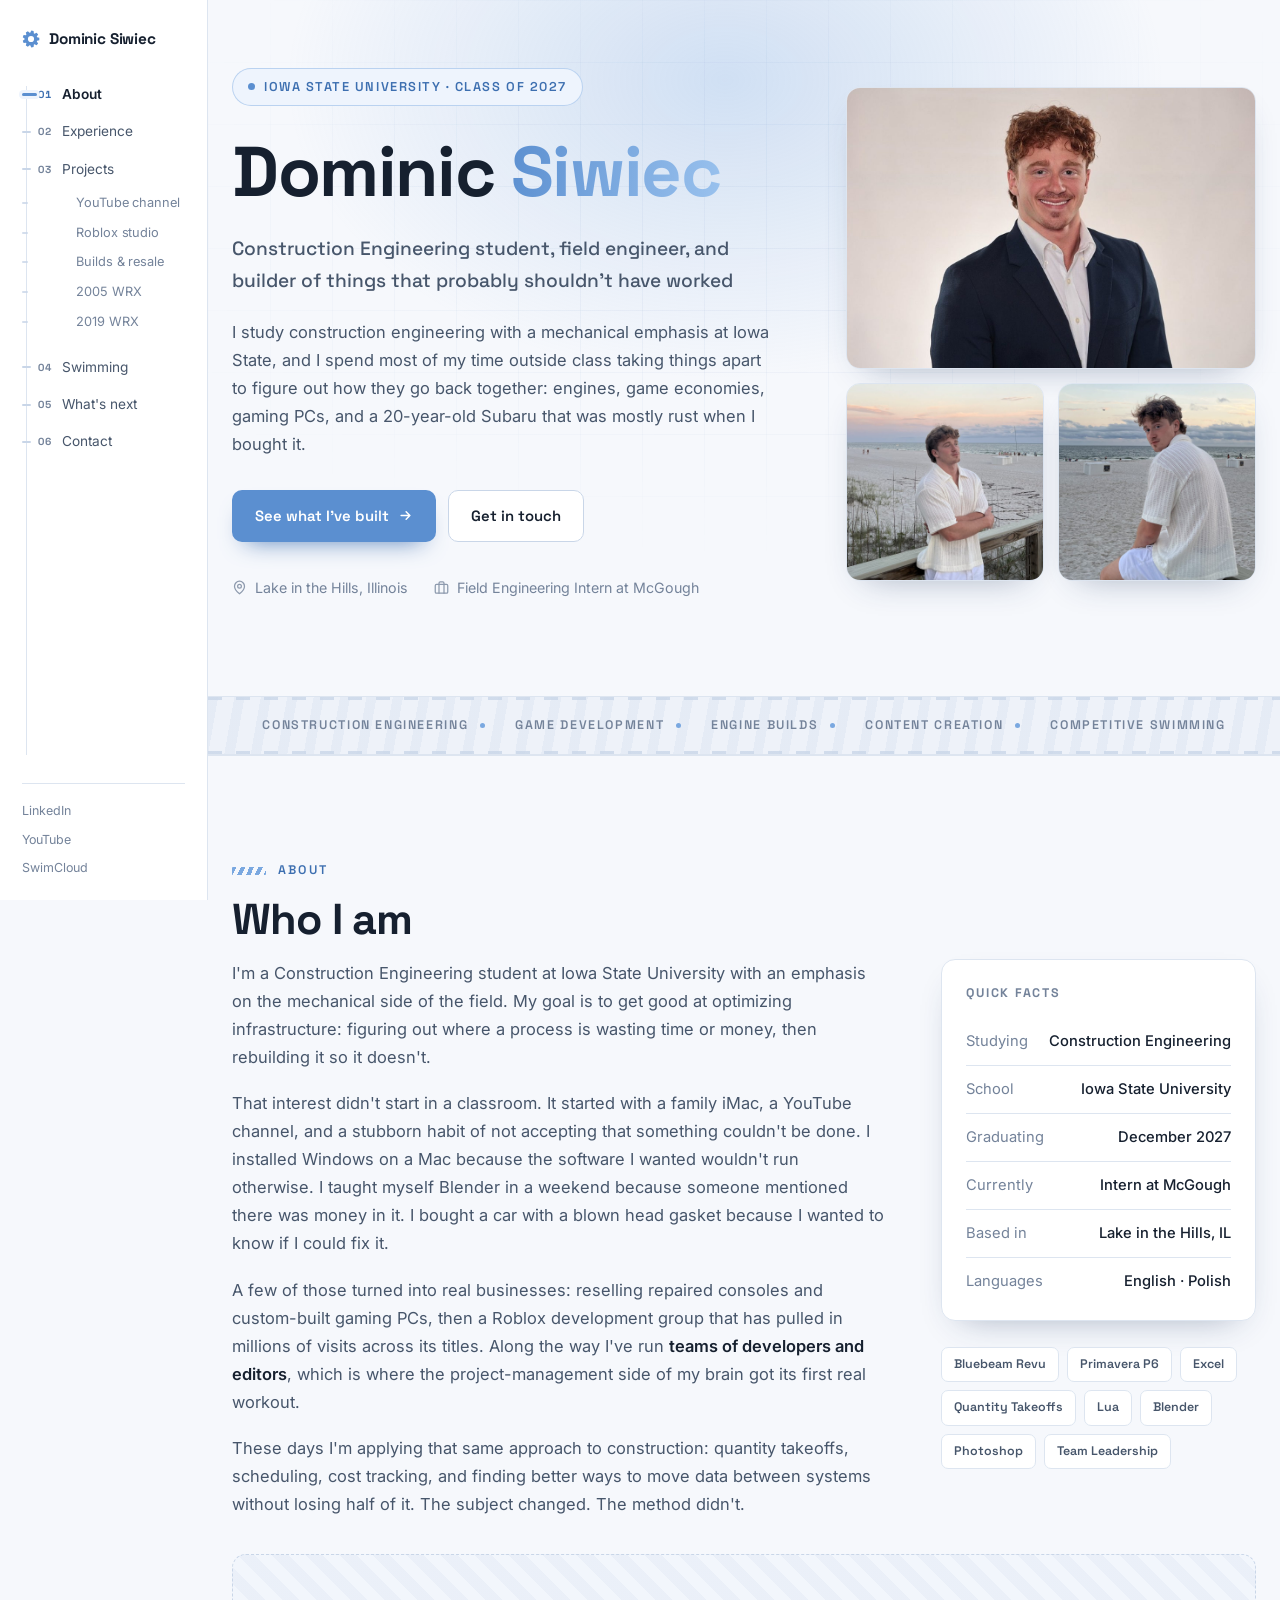
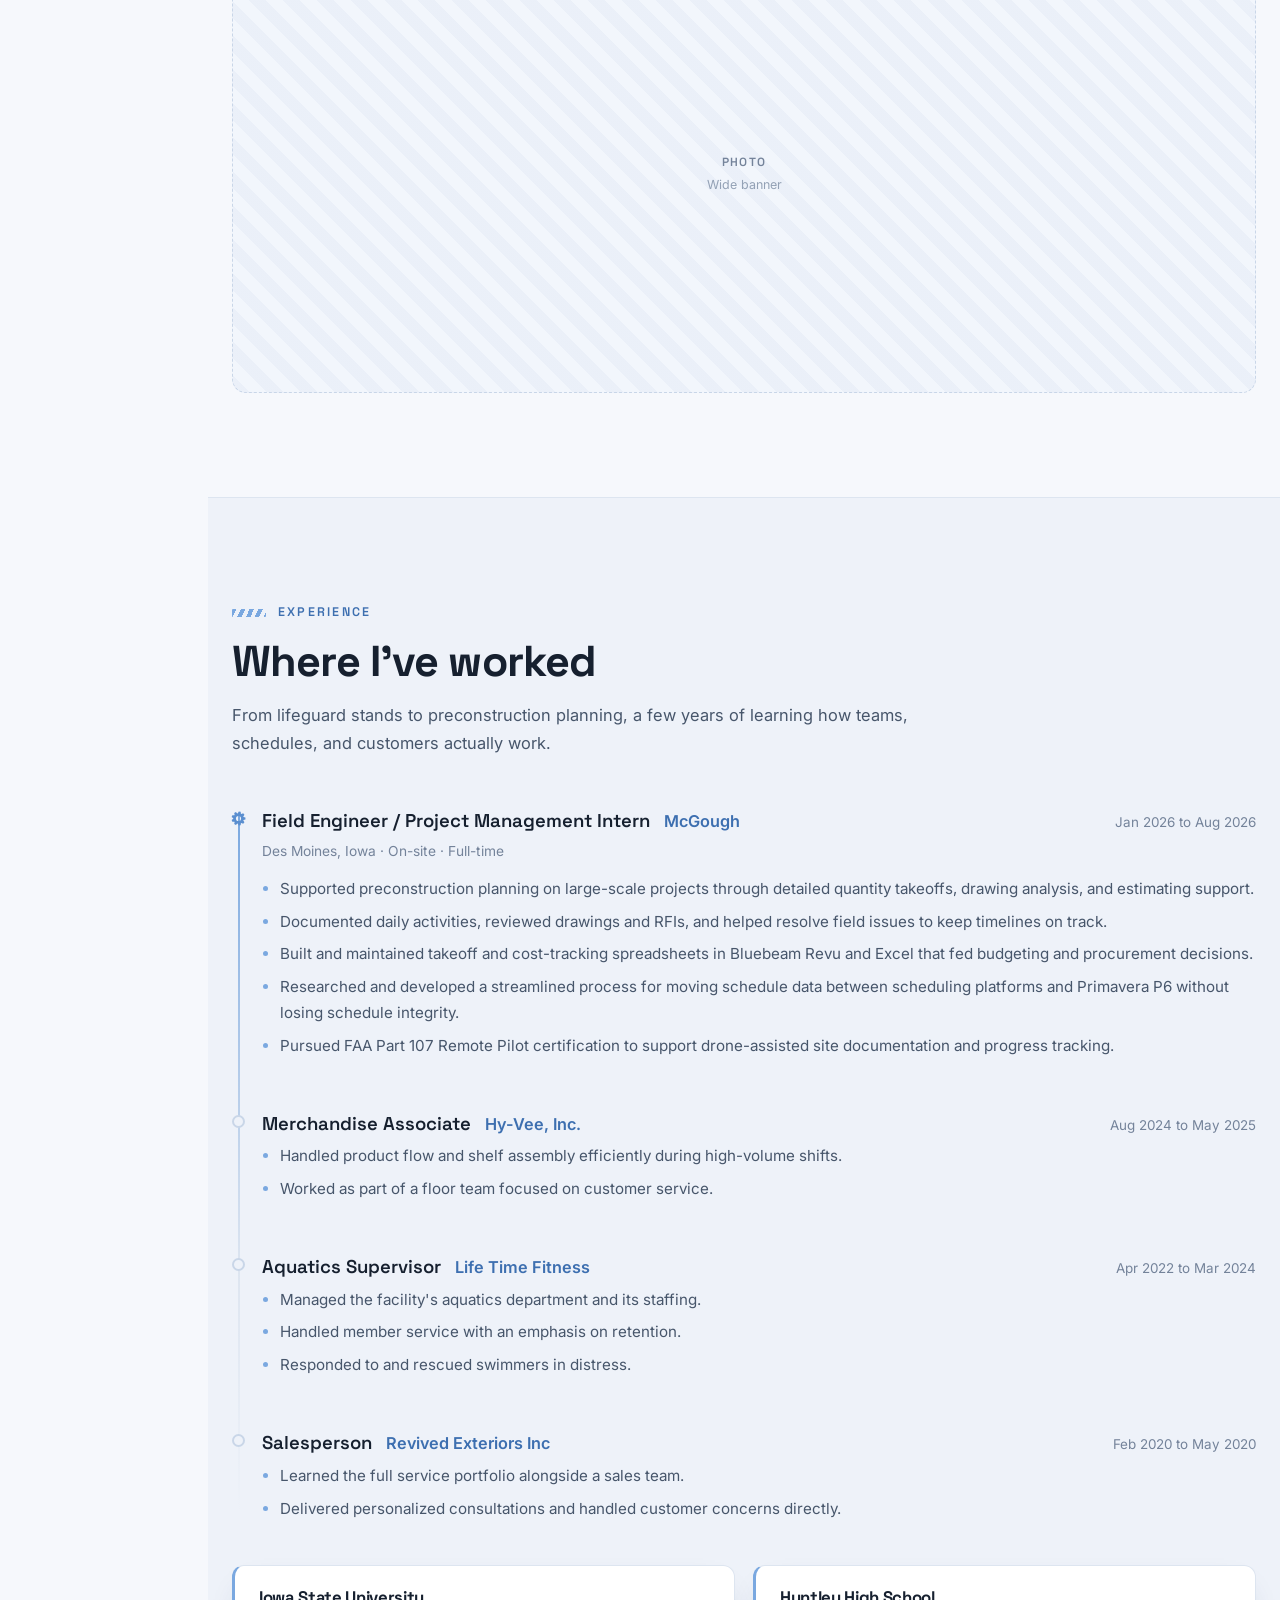
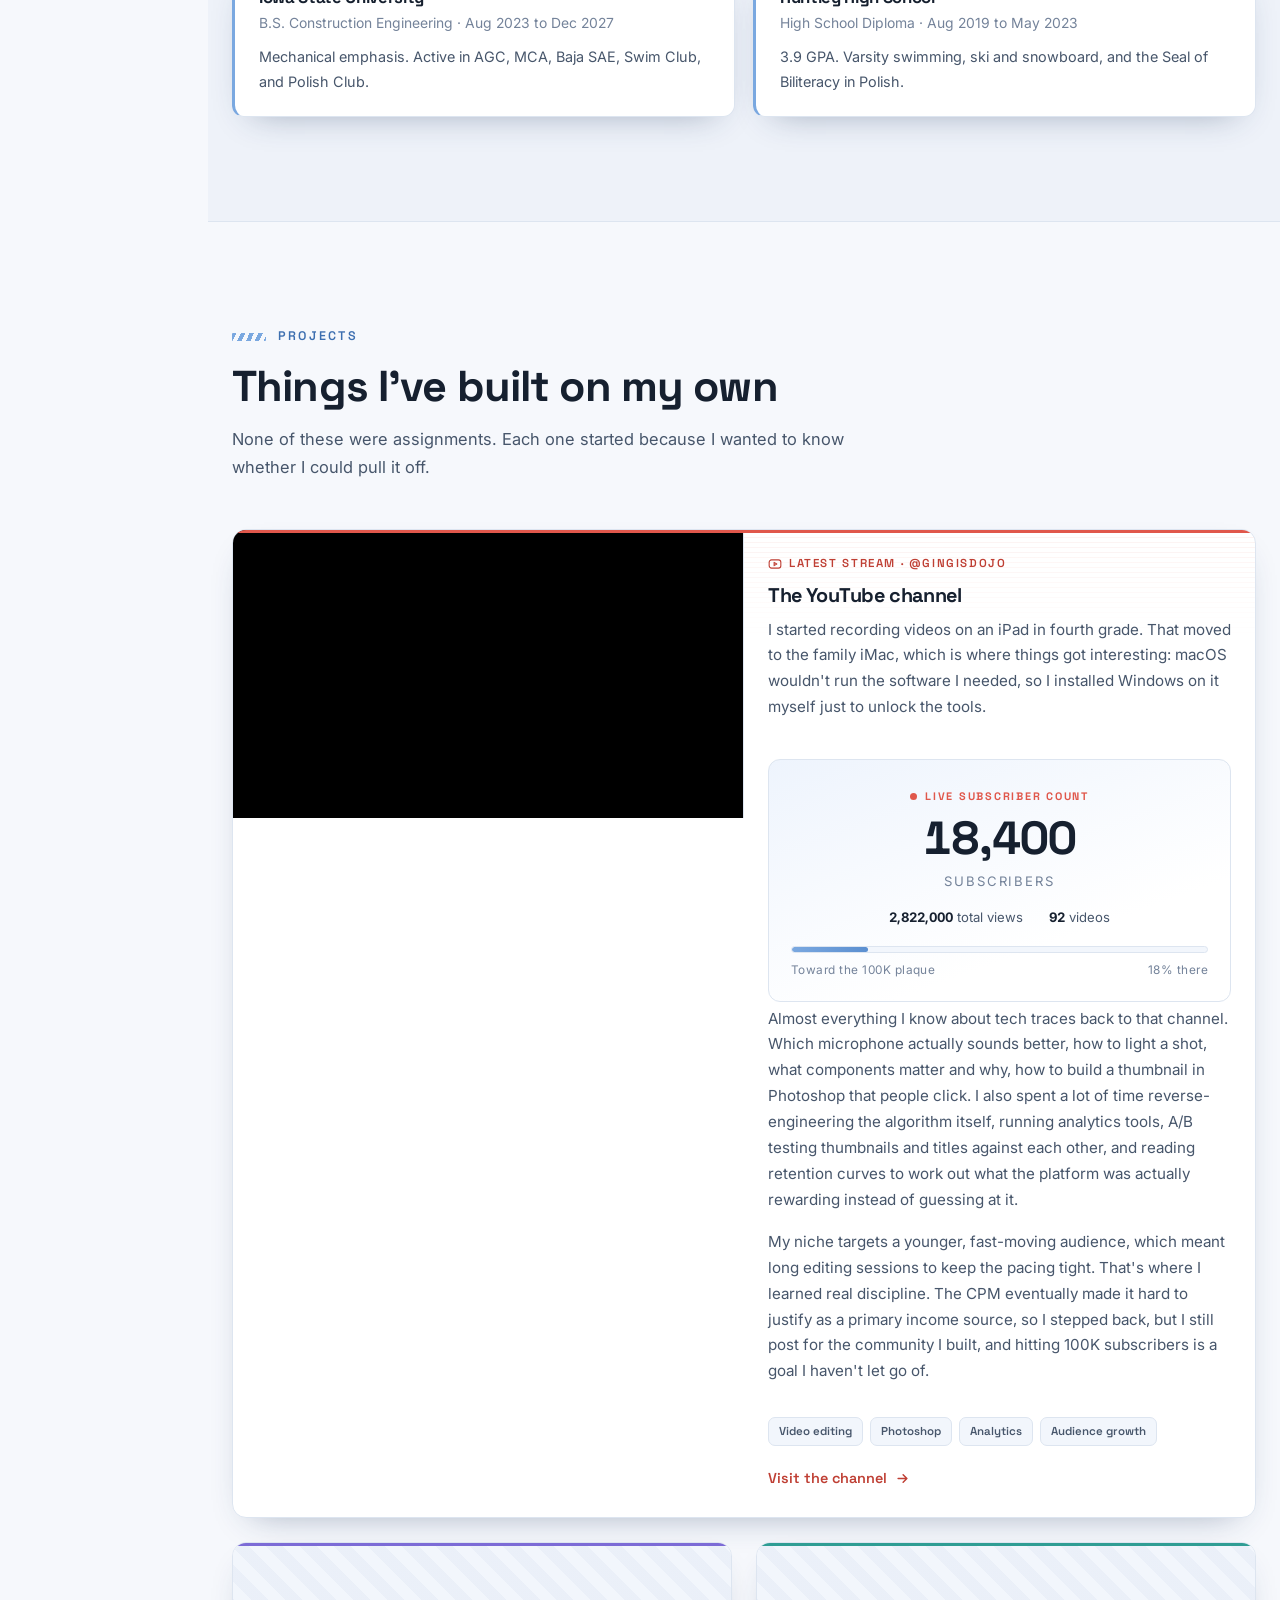
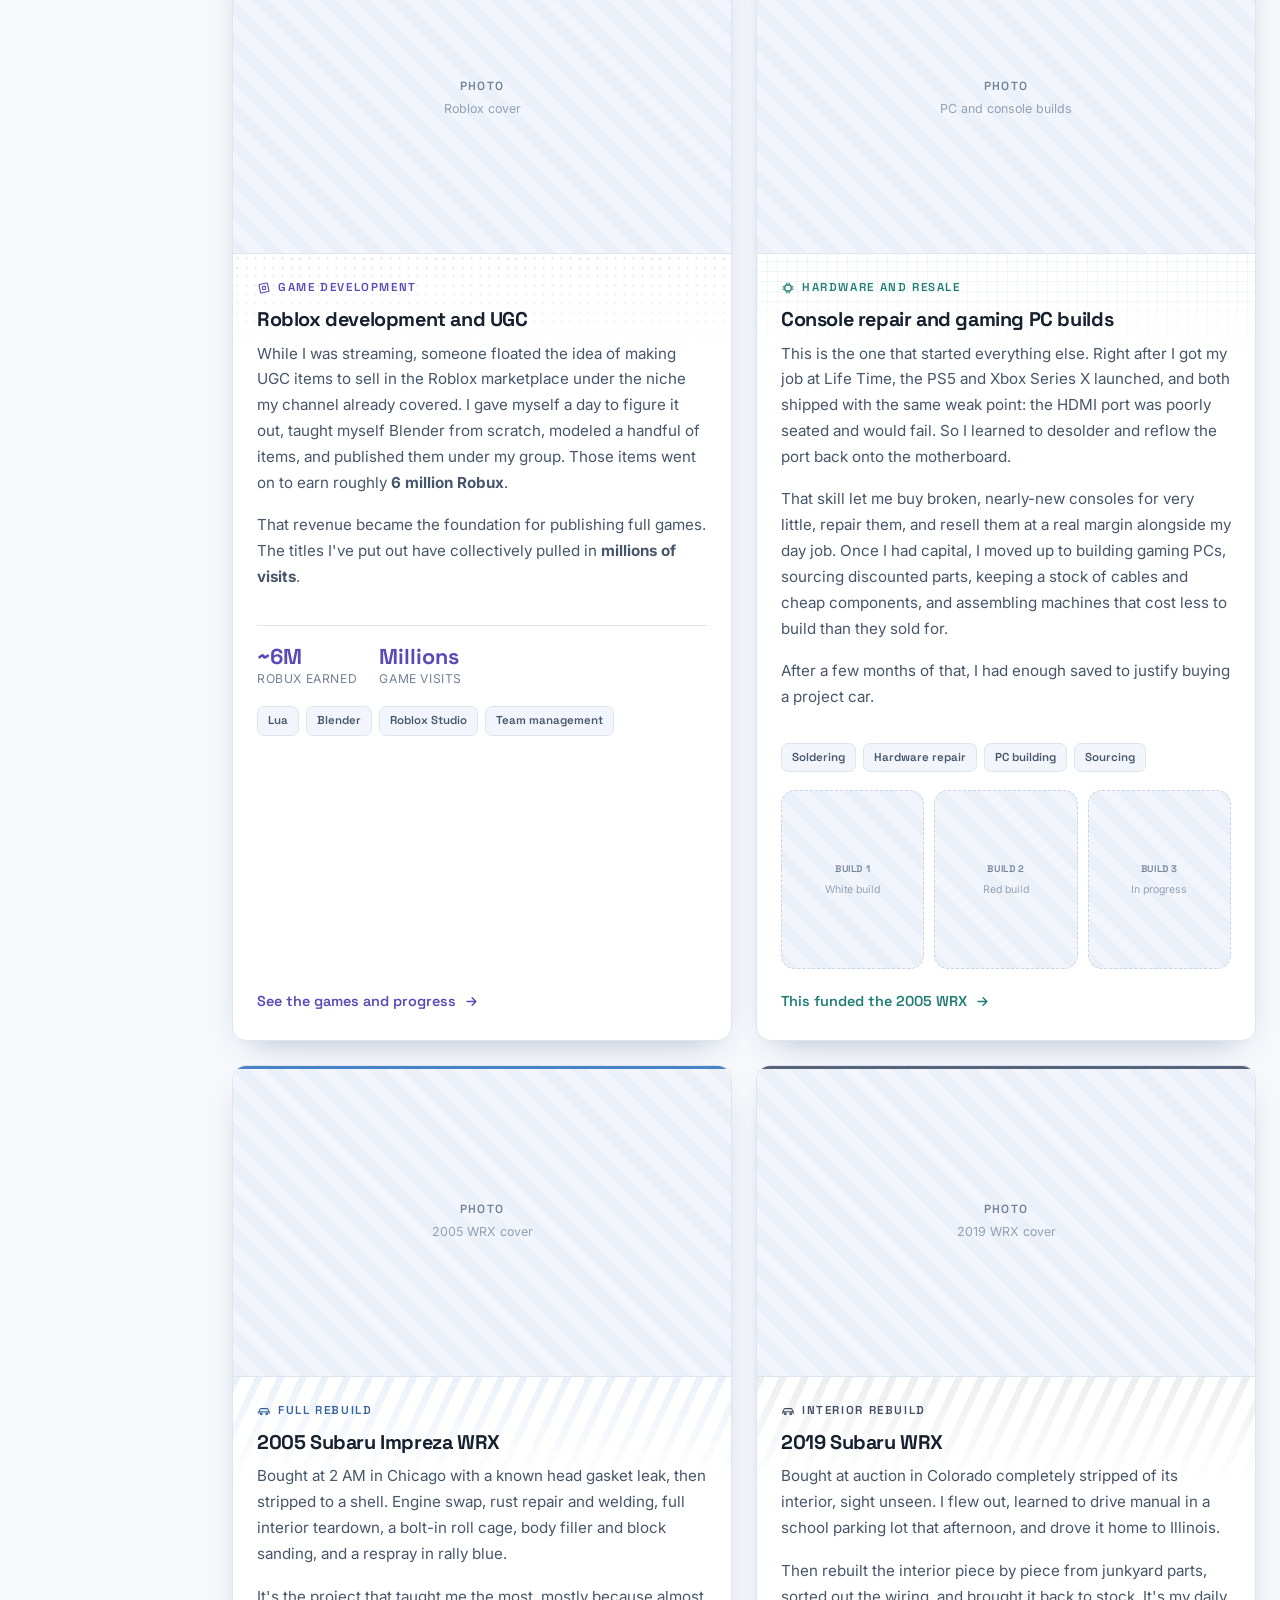
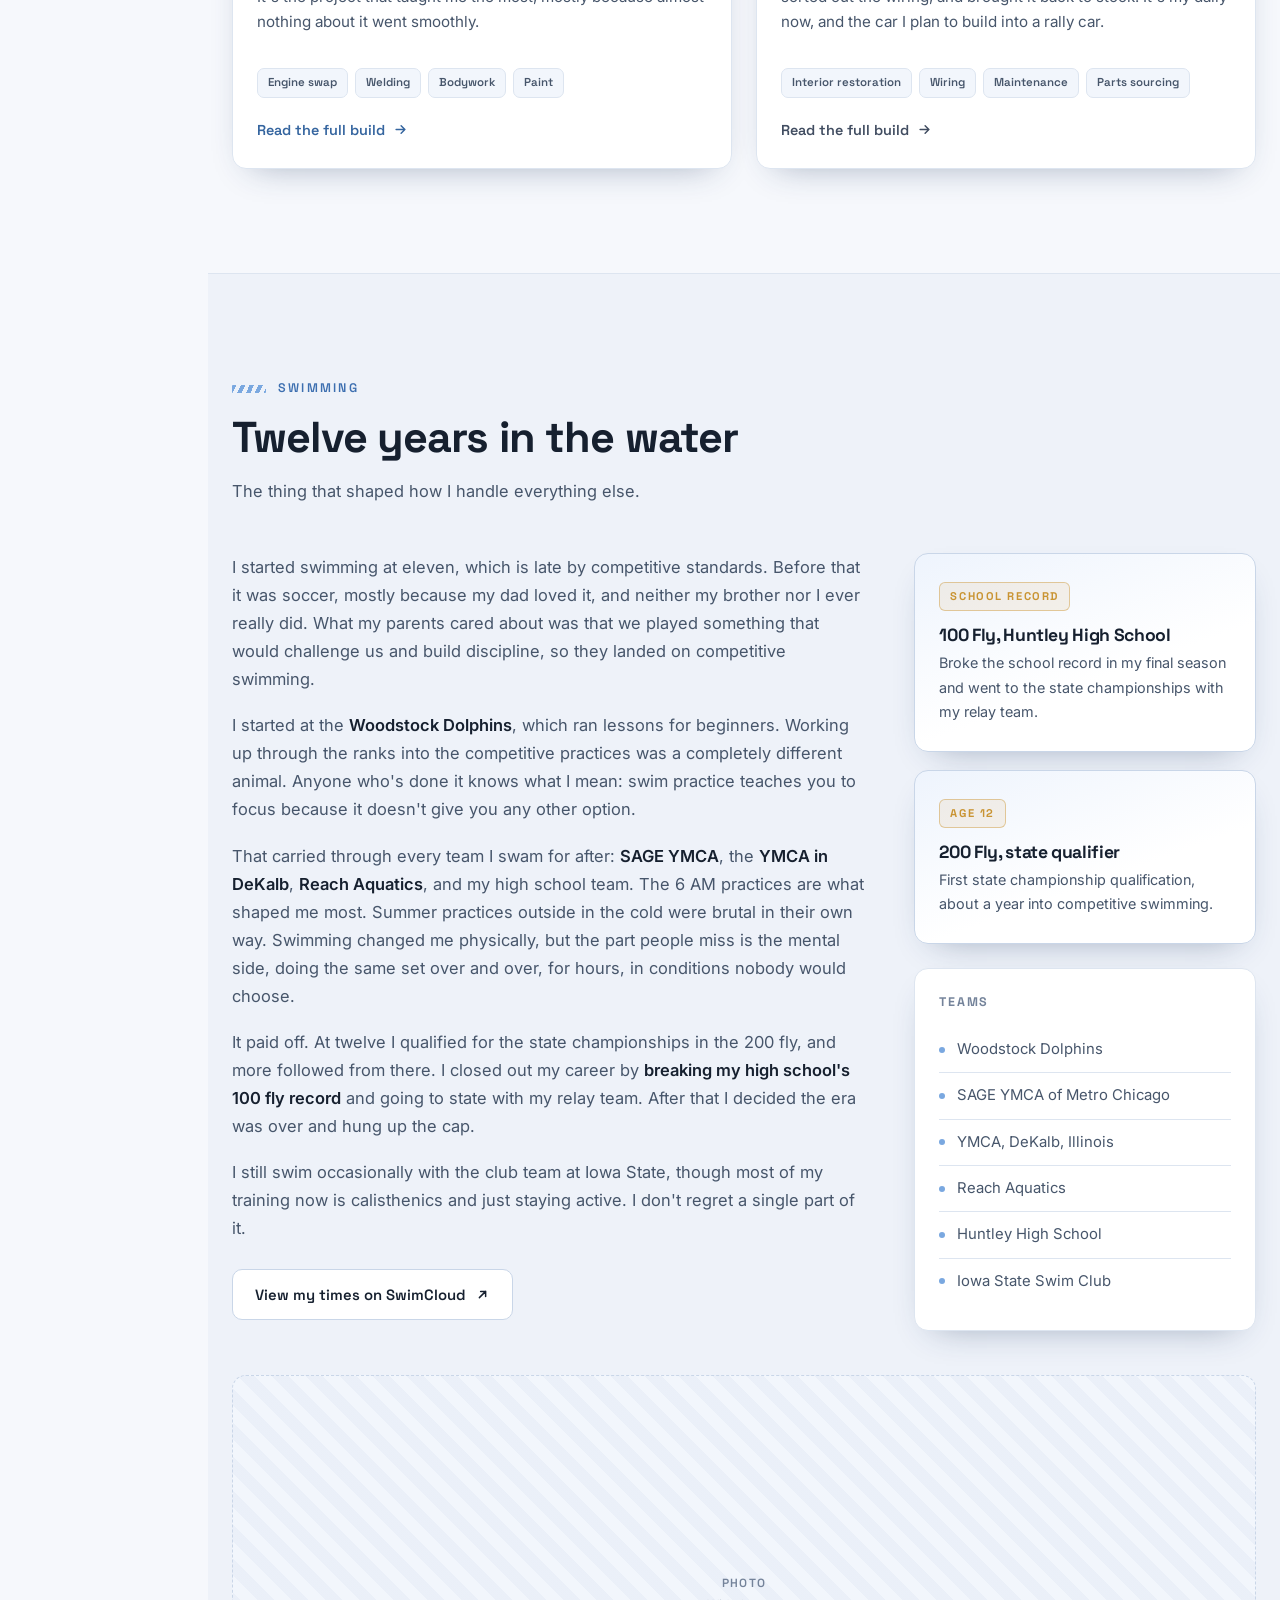
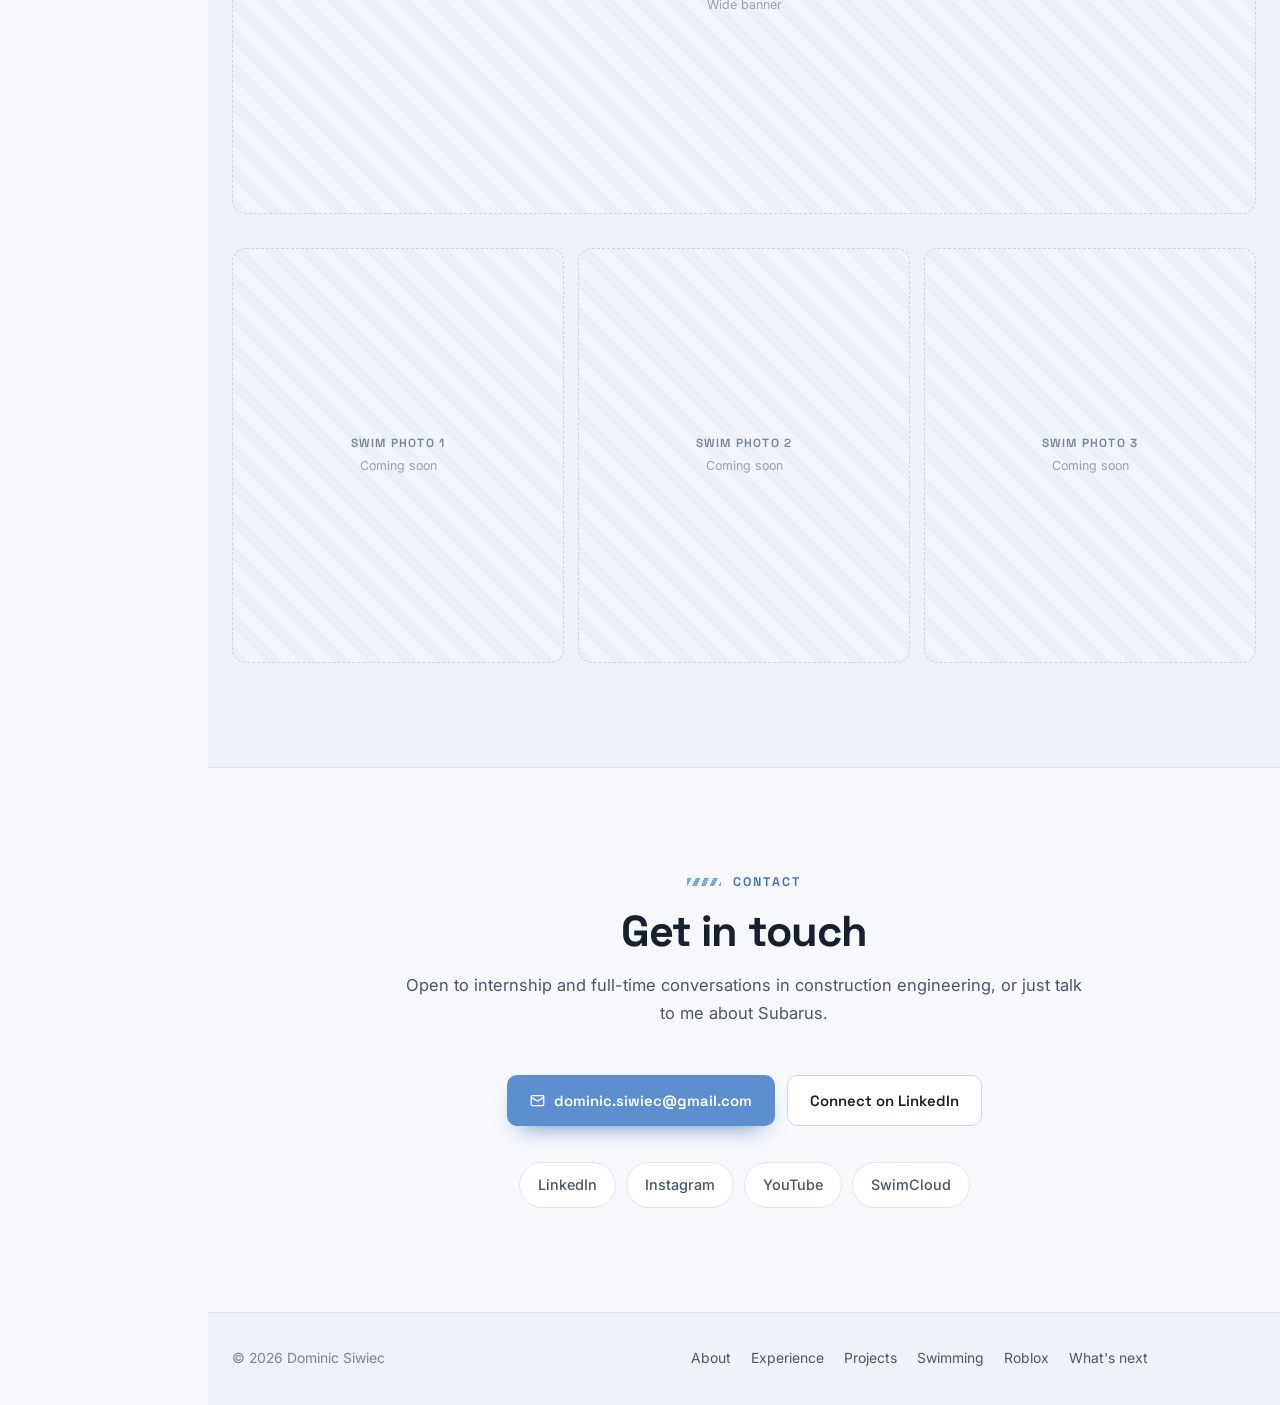
==== commit db347228: "Update index.html" ====
--- a/index.html
+++ b/index.html
@@ -51,22 +51,45 @@
   <div class="loader-wheel"><svg viewBox="0 0 100 100" xmlns="http://www.w3.org/2000/svg" aria-hidden="true"><circle cx="50" cy="50" r="46" fill="#e8edf6" stroke="#54627a" stroke-width="7"/><circle cx="50" cy="50" r="46" fill="none" stroke="#8a99b0" stroke-width="7" stroke-dasharray="7 9" opacity=".9"/><circle cx="50" cy="50" r="33" fill="#ffffff" stroke="#5b8fd0" stroke-width="3"/><g stroke="#5b8fd0" stroke-width="6" stroke-linecap="round" fill="none"><path d="M50.0,39.0 L50.0,20.0"/><path d="M60.5,46.6 L78.5,40.7"/><path d="M56.5,58.9 L67.6,74.3"/><path d="M43.5,58.9 L32.4,74.3"/><path d="M39.5,46.6 L21.5,40.7"/></g><circle cx="50" cy="50" r="9" fill="#5b8fd0"/><circle cx="50" cy="50" r="4" fill="#ffffff"/></svg></div>
 </div>
 
-<!-- Scroll speedometer: needle redlines as you reach the end of the page -->
+<!-- Scroll tachometer: 0 to 8000, needle shakes as it climbs into the red -->
 <div id="speedo" aria-hidden="true">
   <svg viewBox="0 0 100 100">
     <circle class="gauge-track" cx="50" cy="50" r="34" fill="none" stroke-width="6"
             stroke-linecap="round" stroke-dasharray="142.42 213.63" transform="rotate(150 50 50)"/>
     <circle class="gauge-red" cx="50" cy="50" r="34" fill="none" stroke-width="6"
-            stroke-linecap="round" stroke-dasharray="28.48 213.63" transform="rotate(342 50 50)"/>
+            stroke-linecap="round" stroke-dasharray="26.70 213.63" transform="rotate(345 50 50)"/>
     <circle class="gauge-fill" data-arc="142.419" cx="50" cy="50" r="34" fill="none" stroke-width="6"
             stroke-linecap="round" stroke-dasharray="142.419 213.628" stroke-dashoffset="142.419"
             transform="rotate(150 50 50)"/>
-    <g class="gauge-tick" stroke-width="1.6" stroke-linecap="round"><path d="M30.95,61.00 L24.45,64.75"/><path d="M26.13,52.51 L20.66,53.08"/><path d="M27.17,42.58 L21.94,40.88"/><path d="M32.16,33.94 L28.08,30.26"/><path d="M40.24,28.07 L38.00,23.05"/><path d="M50.00,28.00 L50.00,20.50"/><path d="M59.76,28.07 L62.00,23.05"/><path d="M67.84,33.94 L71.92,30.26"/><path d="M72.83,42.58 L78.06,40.88"/><path d="M73.87,52.51 L79.34,53.08"/><path d="M69.05,61.00 L75.55,64.75"/></g>
+    <g class="gauge-tick" stroke-width="1.6" stroke-linecap="round"><path d="M31.38,60.75 L24.45,64.75"/><path d="M26.00,50.00 L20.50,50.00"/><path d="M31.38,39.25 L24.45,35.25"/><path d="M38.00,29.22 L35.25,24.45"/><path d="M50.00,28.50 L50.00,20.50"/><path d="M62.00,29.22 L64.75,24.45"/><path d="M68.62,39.25 L75.55,35.25"/><path d="M74.00,50.00 L79.50,50.00"/><path d="M68.62,60.75 L75.55,64.75"/></g>
     <path class="gauge-needle" d="M50,50 L50,22" stroke-width="2.6" stroke-linecap="round"/>
     <circle class="gauge-hub" cx="50" cy="50" r="3.6"/>
   </svg>
-  <span class="gauge-readout">0</span>
+  <span class="gauge-readout"><b data-rpm>0</b><i>rpm</i></span>
 </div>
+
+<!-- Fixed side rail: replaces the top nav on wide screens -->
+<aside class="rail" id="rail">
+  <a class="rail-brand" href="/"><svg class="brand-gear" viewBox="0 0 24 24" aria-hidden="true"><path d="M 20.02,9.52 L 23.09,10.44 L 23.09,13.56 L 20.02,14.48 L 19.74,15.26 L 21.50,17.94 L 19.49,20.32 L 16.55,19.06 L 15.84,19.47 L 15.46,22.65 L 12.39,23.19 L 10.95,20.33 L 10.14,20.19 L 7.80,22.38 L 5.10,20.83 L 5.84,17.71 L 5.31,17.08 L 2.11,17.26 L 1.04,14.33 L 3.61,12.41 L 3.61,11.59 L 1.04,9.67 L 2.11,6.74 L 5.31,6.92 L 5.84,6.29 L 5.10,3.17 L 7.80,1.62 L 10.14,3.81 L 10.95,3.67 L 12.39,0.81 L 15.46,1.35 L 15.84,4.53 L 16.55,4.94 L 19.49,3.68 L 21.50,6.06 L 19.74,8.74 Z M 7.90,12.00 A 4.10,4.10 0 1 0 16.10,12.00 A 4.10,4.10 0 1 0 7.90,12.00 Z" fill="currentColor" fill-rule="evenodd"/></svg><span>Dominic Siwiec</span></a>
+  <nav class="rail-nav" id="railNav" aria-label="Sections">
+    <a class="rail-link" href="/#about"><span class="rail-tick"></span><span class="rail-num">01</span><span class="rail-text">About</span></a>
+    <a class="rail-link" href="/#experience"><span class="rail-tick"></span><span class="rail-num">02</span><span class="rail-text">Experience</span></a>
+    <a class="rail-link" href="/#projects"><span class="rail-tick"></span><span class="rail-num">03</span><span class="rail-text">Projects</span></a>
+    <a class="rail-link rail-link--sub" href="/#youtube"><span class="rail-tick"></span><span class="rail-num"></span><span class="rail-text">YouTube channel</span></a>
+    <a class="rail-link rail-link--sub" href="/#roblox" data-match="/roblox/"><span class="rail-tick"></span><span class="rail-num"></span><span class="rail-text">Roblox studio</span></a>
+    <a class="rail-link rail-link--sub" href="/#hardware"><span class="rail-tick"></span><span class="rail-num"></span><span class="rail-text">Builds & resale</span></a>
+    <a class="rail-link rail-link--sub" href="/#wrx-2005" data-match="/wrx-2005/"><span class="rail-tick"></span><span class="rail-num"></span><span class="rail-text">2005 WRX</span></a>
+    <a class="rail-link rail-link--sub" href="/#wrx-2019" data-match="/wrx-2019/"><span class="rail-tick"></span><span class="rail-num"></span><span class="rail-text">2019 WRX</span></a>
+    <a class="rail-link" href="/#swimming"><span class="rail-tick"></span><span class="rail-num">04</span><span class="rail-text">Swimming</span></a>
+    <a class="rail-link" href="/future-plans/"><span class="rail-tick"></span><span class="rail-num">05</span><span class="rail-text">What's next</span></a>
+    <a class="rail-link" href="/#contact"><span class="rail-tick"></span><span class="rail-num">06</span><span class="rail-text">Contact</span></a>
+  </nav>
+  <div class="rail-foot">
+    <a href="https://www.linkedin.com/in/dominic-siwiec-5ab35b24a/" target="_blank" rel="noopener">LinkedIn</a>
+    <a href="https://www.youtube.com/@GingisDojo" target="_blank" rel="noopener">YouTube</a>
+    <a href="https://www.swimcloud.com/swimmer/1989784/" target="_blank" rel="noopener">SwimCloud</a>
+  </div>
+</aside>
 
 <header class="site-header" id="siteHeader">
   <div class="wrap nav">
@@ -197,6 +220,13 @@
         </div>
       </aside>
     </div>
+
+    <div class="reveal" style="margin-top:36px;">
+      <div class="photo-slot photo-slot--wide">
+          <img src="/images/dominic-lake.jpg" alt="Dominic Siwiec" loading="lazy" />
+          <span class="photo-slot-label">Photo<small>Wide banner</small></span>
+        </div>
+    </div>
   </div>
 </section>
 
@@ -294,7 +324,7 @@
     <div class="project-grid">
 
       <!-- FEATURED: YouTube -->
-      <article class="card card--feature reveal">
+      <article class="card card--feature card--yt reveal" id="youtube">
         <div class="card-inner">
           <div class="video-frame" style="border-radius:0;border:none;border-right:1px solid var(--border);">
             <iframe
@@ -305,7 +335,7 @@
               allowfullscreen loading="lazy"></iframe>
           </div>
           <div class="card-body">
-            <div class="card-kicker">Latest stream &middot; @GingisDojo</div>
+            <div class="card-kicker"><svg class="kicker-icon" width="14" height="14" viewBox="0 0 24 24" aria-hidden="true" fill="none" stroke="currentColor" stroke-width="1.9" stroke-linecap="round" stroke-linejoin="round"><rect x="2" y="5" width="20" height="14" rx="4"/><path d="M10.5 9.2v5.6l4.6-2.8z"/></svg>Latest stream &middot; @GingisDojo</div>
             <h3>The YouTube channel</h3>
             <p>
               I started recording videos on an iPad in fourth grade. That moved to the family iMac,
@@ -357,13 +387,13 @@
       </article>
 
       <!-- Roblox -->
-      <article class="card reveal">
+      <article class="card card--roblox reveal" id="roblox">
         <div class="photo-slot photo-slot--card">
           <img src="/images/roblox-cover.jpg" alt="Roblox game development" loading="lazy" />
           <span class="photo-slot-label">Photo<small>Roblox cover</small></span>
         </div>
         <div class="card-body">
-          <div class="card-kicker">Game development</div>
+          <div class="card-kicker"><svg class="kicker-icon" width="14" height="14" viewBox="0 0 24 24" aria-hidden="true" fill="none" stroke="currentColor" stroke-width="1.9" stroke-linecap="round" stroke-linejoin="round"><rect x="4.6" y="4.6" width="14.8" height="14.8" rx="1.6" transform="rotate(-12 12 12)"/><rect x="9.4" y="9.4" width="5.2" height="5.2" rx="0.7" transform="rotate(-12 12 12)"/></svg>Game development</div>
           <h3>Roblox development and UGC</h3>
           <p>
             While I was streaming, someone floated the idea of making UGC items to sell in the Roblox
@@ -390,13 +420,13 @@
       </article>
 
       <!-- Flipping -->
-      <article class="card reveal">
+      <article class="card card--pc reveal" id="hardware">
         <div class="photo-slot photo-slot--card">
           <img src="/images/pc-builds.jpg" alt="Custom gaming PC builds" loading="lazy" />
           <span class="photo-slot-label">Photo<small>PC and console builds</small></span>
         </div>
         <div class="card-body">
-          <div class="card-kicker">Hardware and resale</div>
+          <div class="card-kicker"><svg class="kicker-icon" width="14" height="14" viewBox="0 0 24 24" aria-hidden="true" fill="none" stroke="currentColor" stroke-width="1.9" stroke-linecap="round" stroke-linejoin="round"><rect x="7" y="7" width="10" height="10" rx="1.6"/><path d="M10 3.5v3M14 3.5v3M10 17.5v3M14 17.5v3M3.5 10h3M3.5 14h3M17.5 10h3M17.5 14h3"/></svg>Hardware and resale</div>
           <h3>Console repair and gaming PC builds</h3>
           <p>
             This is the one that started everything else. Right after I got my job at Life Time, the
@@ -419,18 +449,32 @@
             <span class="tag">PC building</span>
             <span class="tag">Sourcing</span>
           </div>
+          <div class="photo-row photo-row--tall photo-row--mini">
+            <div class="photo-slot">
+          <img src="/images/pc-build-1.jpg" alt="Custom gaming PC build" loading="lazy" />
+          <span class="photo-slot-label">Build 1<small>White build</small></span>
+        </div>
+            <div class="photo-slot">
+          <img src="/images/pc-build-2.jpg" alt="Custom gaming PC build" loading="lazy" />
+          <span class="photo-slot-label">Build 2<small>Red build</small></span>
+        </div>
+            <div class="photo-slot">
+          <img src="/images/pc-build-3.jpg" alt="Custom gaming PC build" loading="lazy" />
+          <span class="photo-slot-label">Build 3<small>In progress</small></span>
+        </div>
+          </div>
           <a class="card-link" href="/wrx-2005/">This funded the 2005 WRX <svg width="15" height="15" viewBox="0 0 24 24" fill="none" stroke="currentColor" stroke-width="2.4" stroke-linecap="round" stroke-linejoin="round"><path d="M5 12h14M13 6l6 6-6 6"/></svg></a>
         </div>
       </article>
 
       <!-- 2005 WRX -->
-      <article class="card reveal">
+      <article class="card card--wrx05 reveal" id="wrx-2005">
         <div class="photo-slot photo-slot--card">
           <img src="/images/wrx-2005-cover.jpg" alt="2005 Subaru Impreza WRX rebuild" loading="lazy" />
           <span class="photo-slot-label">Photo<small>2005 WRX cover</small></span>
         </div>
         <div class="card-body">
-          <div class="card-kicker">Full rebuild</div>
+          <div class="card-kicker"><svg class="kicker-icon" width="14" height="14" viewBox="0 0 24 24" aria-hidden="true" fill="none" stroke="currentColor" stroke-width="1.9" stroke-linecap="round" stroke-linejoin="round"><path d="M3.2 16.4v-3l1.9-4.2A2 2 0 017 8h10a2 2 0 011.9 1.2l1.9 4.2v3"/><path d="M3.2 13.4h17.6"/><circle cx="7.3" cy="16.9" r="1.6"/><circle cx="16.7" cy="16.9" r="1.6"/></svg>Full rebuild</div>
           <h3>2005 Subaru Impreza WRX</h3>
           <p>
             Bought at 2 AM in Chicago with a known head gasket leak, then stripped to a shell. Engine
@@ -452,13 +496,13 @@
       </article>
 
       <!-- 2019 WRX -->
-      <article class="card reveal">
+      <article class="card card--wrx19 reveal" id="wrx-2019">
         <div class="photo-slot photo-slot--card">
           <img src="/images/wrx-2019-cover.jpg" alt="2019 Subaru WRX interior rebuild" loading="lazy" />
           <span class="photo-slot-label">Photo<small>2019 WRX cover</small></span>
         </div>
         <div class="card-body">
-          <div class="card-kicker">Interior rebuild</div>
+          <div class="card-kicker"><svg class="kicker-icon" width="14" height="14" viewBox="0 0 24 24" aria-hidden="true" fill="none" stroke="currentColor" stroke-width="1.9" stroke-linecap="round" stroke-linejoin="round"><path d="M3.2 16.4v-3l1.9-4.2A2 2 0 017 8h10a2 2 0 011.9 1.2l1.9 4.2v3"/><path d="M3.2 13.4h17.6"/><circle cx="7.3" cy="16.9" r="1.6"/><circle cx="16.7" cy="16.9" r="1.6"/></svg>Interior rebuild</div>
           <h3>2019 Subaru WRX</h3>
           <p>
             Bought at auction in Colorado completely stripped of its interior, sight unseen. I flew out,
@@ -552,17 +596,24 @@
       </aside>
     </div>
 
-    <div class="photo-row reveal">
+    <div class="reveal" style="margin-top:44px;">
+      <div class="photo-slot photo-slot--wide">
+          <img src="/images/swim-wide.jpg" alt="Swimming butterfly in competition" loading="lazy" />
+          <span class="photo-slot-label">Photo<small>Wide banner</small></span>
+        </div>
+    </div>
+
+    <div class="photo-row photo-row--tall reveal">
       <div class="photo-slot">
-          <img src="/images/swim-1.jpg" alt="Competitive swimming" loading="lazy" />
+          <img src="/images/swim-1.jpg" alt="Breaking the school 100 fly record" loading="lazy" />
           <span class="photo-slot-label">Swim photo 1<small>Coming soon</small></span>
         </div>
       <div class="photo-slot">
-          <img src="/images/swim-2.jpg" alt="Competitive swimming" loading="lazy" />
+          <img src="/images/swim-2.jpg" alt="State relay team" loading="lazy" />
           <span class="photo-slot-label">Swim photo 2<small>Coming soon</small></span>
         </div>
       <div class="photo-slot">
-          <img src="/images/swim-3.jpg" alt="Competitive swimming" loading="lazy" />
+          <img src="/images/swim-3.jpg" alt="On the blocks" loading="lazy" />
           <span class="photo-slot-label">Swim photo 3<small>Coming soon</small></span>
         </div>
     </div>
--- a/style.css
+++ b/style.css
@@ -449,9 +449,9 @@
   align-items: center;
   justify-content: center;
   flex-wrap: wrap;
-  gap: 14px 38px;
-  font-family: var(--font-head);
-  font-size: .82rem;
+  gap: 12px 30px;
+  font-family: var(--font-head);
+  font-size: .78rem;
   font-weight: 600;
   letter-spacing: .13em;
   text-transform: uppercase;
@@ -893,6 +893,8 @@
 .footer-inner a { color: var(--text-mid); }
 .footer-inner a:hover { color: var(--accent-dk); }
 .footer-links { display: flex; flex-wrap: wrap; gap: 20px; }
+/* keep the scroll gauge from sitting on top of the footer links */
+.footer-inner { padding-right: 132px; }
 
 /* ---------- Sub-page (project detail) ---------- */
 .page-hero {
@@ -1147,7 +1149,7 @@
 #speedo .gauge-needle {
   stroke: var(--text);
   transform-origin: 50px 50px;
-  transition: transform .18s cubic-bezier(.22,.61,.36,1), stroke .3s ease;
+  transition: stroke .3s ease;   /* the angle is driven frame by frame in JS */
 }
 #speedo.is-redline .gauge-needle { stroke: var(--danger); }
 #speedo .gauge-hub { fill: var(--text); }
@@ -1155,7 +1157,12 @@
 
 #speedo .gauge-readout {
   position: absolute;
-  bottom: 20px;
+  bottom: 16px;
+  display: flex;
+  flex-direction: column;
+  align-items: center;
+  line-height: 1;
+  gap: 2px;
   font-family: var(--font-head);
   font-size: .62rem;
   font-weight: 700;
@@ -1166,6 +1173,19 @@
   transition: color .3s ease;
 }
 #speedo.is-redline .gauge-readout { color: var(--danger); }
+#speedo .gauge-readout b {
+  font-size: .76rem;
+  font-weight: 800;
+  letter-spacing: .01em;
+  color: var(--text-mid);
+  transition: color .3s ease;
+}
+#speedo .gauge-readout i {
+  font-style: normal;
+  font-size: .46rem;
+  letter-spacing: .16em;
+}
+#speedo.is-redline .gauge-readout b { color: var(--danger); }
 
 /* ---------- Scroll reveal ---------- */
 .js-reveal .reveal {
@@ -1199,6 +1219,227 @@
 }
 
 /* ---------- Responsive ---------- */
+
+/* ==========================================================================
+   Side rail
+   Replaces the top nav on wide screens. Reads like a gauge scale: a hairline
+   with a tick per section, and the tick for the section you are in fills in.
+   ========================================================================== */
+.rail { display: none; }
+
+.rail-brand {
+  display: flex;
+  align-items: center;
+  gap: 9px;
+  padding: 0 22px 22px;
+  font-family: var(--font-head);
+  font-weight: 700;
+  font-size: .96rem;
+  letter-spacing: -.01em;
+  color: var(--text);
+}
+.rail-brand .brand-gear { width: 18px; height: 18px; }
+.rail-brand:hover .brand-gear { animation-duration: 1.6s; color: var(--accent-dk); }
+
+.rail-nav {
+  position: relative;
+  display: flex;
+  flex-direction: column;
+  flex: 1;
+  padding-top: 2px;
+}
+.rail-nav::before {          /* the gauge line the ticks sit on */
+  content: "";
+  position: absolute;
+  left: 26px;
+  top: 12px;
+  bottom: 12px;
+  width: 1px;
+  background: var(--border);
+}
+
+.rail-link {
+  position: relative;
+  display: flex;
+  align-items: center;
+  padding: 7px 18px 7px 22px;
+  font-size: .855rem;
+  color: var(--text-mid);
+  transition: color .18s ease;
+}
+.rail-tick {
+  position: absolute;
+  left: 22px;
+  width: 9px;
+  height: 2px;
+  border-radius: 2px;
+  background: var(--border-lt);
+  transition: width .2s ease, height .2s ease, background .2s ease, box-shadow .2s ease;
+}
+.rail-num {
+  width: 16px;
+  margin-left: 16px;
+  margin-right: 8px;
+  font-family: var(--font-head);
+  font-size: .64rem;
+  font-weight: 700;
+  letter-spacing: .06em;
+  color: var(--muted);
+  font-variant-numeric: tabular-nums;
+}
+.rail-text { flex: 1; }
+
+.rail-link:hover { color: var(--accent-dk); }
+.rail-link:hover .rail-tick { width: 13px; background: var(--accent); }
+
+.rail-link.is-active { color: var(--text); font-weight: 600; }
+.rail-link.is-active .rail-num { color: var(--accent-dk); }
+.rail-link.is-active .rail-tick {
+  width: 15px; height: 3px;
+  background: var(--accent-mid);
+  box-shadow: 0 0 0 3px var(--accent-tint);
+}
+
+.rail-link--sub {
+  font-size: .8rem;
+  color: var(--muted);
+  padding-top: 4px;
+  padding-bottom: 4px;
+}
+.rail-link--sub .rail-text { padding-left: 14px; }
+.rail-link--sub { letter-spacing: -.005em; }
+.rail-link--sub .rail-tick { width: 6px; opacity: .8; }
+.rail-link--sub:hover .rail-tick { width: 10px; }
+.rail-link--sub.is-active .rail-tick { width: 12px; }
+.rail-nav .rail-link--sub + .rail-link:not(.rail-link--sub) { margin-top: 12px; }
+
+.rail-foot {
+  display: flex;
+  flex-direction: column;
+  gap: 7px;
+  margin: 16px 22px 0;
+  padding-top: 16px;
+  border-top: 1px solid var(--border);
+  font-size: .78rem;
+}
+.rail-foot a { color: var(--muted); }
+.rail-foot a:hover { color: var(--accent-dk); }
+
+@media (min-width: 1200px) {
+  body { padding-left: 208px; }
+  .site-header { display: none; }
+  .hero { padding-top: 68px; }
+  .rail {
+    position: fixed;
+    top: 0; left: 0; bottom: 0;
+    width: 208px;
+    z-index: 80;
+    display: flex;
+    flex-direction: column;
+    padding: 26px 0 22px;
+    background: var(--surface);
+    border-right: 1px solid var(--border);
+    overflow-y: auto;
+    overscroll-behavior: contain;
+  }
+}
+
+/* ==========================================================================
+   Project card themes
+   Each project gets its own accent, texture and icon so the cards read apart
+   at a glance instead of blurring into one grid.
+   ========================================================================== */
+.card {
+  position: relative;
+  --card-accent: var(--accent-mid);
+  --card-accent-dk: var(--accent-dk);
+  --card-pattern: none;
+  --card-pattern-size: auto;
+}
+.card::after {                /* accent bar across the top edge */
+  content: "";
+  position: absolute;
+  top: 0; left: 0; right: 0;
+  height: 3px;
+  background: var(--card-accent);
+  z-index: 3;
+  pointer-events: none;
+}
+.card:hover { border-color: var(--card-accent); }
+
+.card-body { position: relative; }
+.card-body::before {          /* themed texture fading in behind the kicker */
+  content: "";
+  position: absolute;
+  top: 0; left: 0; right: 0;
+  height: 108px;
+  background-image: var(--card-pattern);
+  background-size: var(--card-pattern-size);
+  opacity: .55;
+  pointer-events: none;
+  -webkit-mask-image: linear-gradient(#000, transparent);
+  mask-image: linear-gradient(#000, transparent);
+}
+.card-body > * { position: relative; }
+
+.card-kicker { display: flex; align-items: center; gap: 7px; color: var(--card-accent-dk); }
+.kicker-icon { flex: none; }
+.card-link { color: var(--card-accent-dk); }
+.card .stat-num { color: var(--card-accent-dk); }
+
+.card--yt {
+  --card-accent: #e0574b; --card-accent-dk: #bf3f34;
+  --card-pattern: repeating-linear-gradient(0deg, rgba(224,87,75,.14) 0 1px, transparent 1px 5px);
+}
+.card--roblox {
+  --card-accent: #7c6bd6; --card-accent-dk: #5b49b8;
+  --card-pattern: radial-gradient(rgba(124,107,214,.30) 1.3px, transparent 1.4px);
+  --card-pattern-size: 9px 9px;
+}
+.card--pc {
+  --card-accent: #2f9d94; --card-accent-dk: #1f7d75;
+  --card-pattern:
+    repeating-linear-gradient(90deg, rgba(47,157,148,.18) 0 1px, transparent 1px 10px),
+    repeating-linear-gradient(0deg,  rgba(47,157,148,.18) 0 1px, transparent 1px 10px);
+}
+.card--wrx05 {
+  --card-accent: #4a82c8; --card-accent-dk: #35659f;
+  --card-pattern: repeating-linear-gradient(115deg, rgba(74,130,200,.20) 0 7px, transparent 7px 20px);
+}
+.card--wrx19 {
+  --card-accent: #56637a; --card-accent-dk: #414d61;
+  --card-pattern: repeating-linear-gradient(115deg, rgba(86,99,122,.20) 0 7px, transparent 7px 20px);
+}
+
+/* ==========================================================================
+   Photo row variants
+   ========================================================================== */
+.photo-row--tall .photo-slot { aspect-ratio: 4 / 5; }
+.photo-row--four { grid-template-columns: repeat(auto-fit, minmax(min(210px, 100%), 1fr)); }
+.photo-row--mini {
+  grid-template-columns: repeat(3, 1fr);
+  gap: 10px;
+  margin-top: 18px;
+}
+.photo-row--mini .photo-slot { padding: 8px; }
+.photo-row--mini .photo-slot-label { font-size: .6rem; letter-spacing: .06em; }
+.photo-row--mini .photo-slot-label small { font-size: .66rem; }
+
+.gallery-head h3 {
+  font-family: var(--font-head);
+  font-size: 1.06rem;
+  color: var(--text);
+}
+.gallery-head p { color: var(--muted); font-size: .9rem; margin-top: 4px; max-width: 62ch; }
+
+.photo-caption {
+  color: var(--muted);
+  font-size: .87rem;
+  margin-top: 12px;
+  padding-left: 12px;
+  border-left: 2px solid var(--border-lt);
+}
+
 @media (max-width: 960px) {
   .hero-grid,
   .about-grid,
@@ -1240,8 +1481,19 @@
 
   .job-when { margin-left: 0; width: 100%; }
   .article { padding: 52px 0; }
-  .footer-inner { justify-content: flex-start; }
+  .footer-inner { justify-content: flex-start; padding-right: 0; }
+  .site-footer { padding-bottom: 118px; }
 
   #speedo { width: 82px; height: 82px; right: 14px; bottom: 14px; }
   #speedo .gauge-readout { bottom: 15px; font-size: .55rem; }
 }
+
+/* ---------- Narrow screens ---------- */
+@media (max-width: 900px) {
+  .photo-row--mini { grid-template-columns: repeat(3, 1fr); }
+}
+@media (max-width: 560px) {
+  .photo-row--mini { gap: 8px; }
+  .photo-row--mini .photo-slot-label { display: none; }
+  .gallery-head p { font-size: .86rem; }
+}
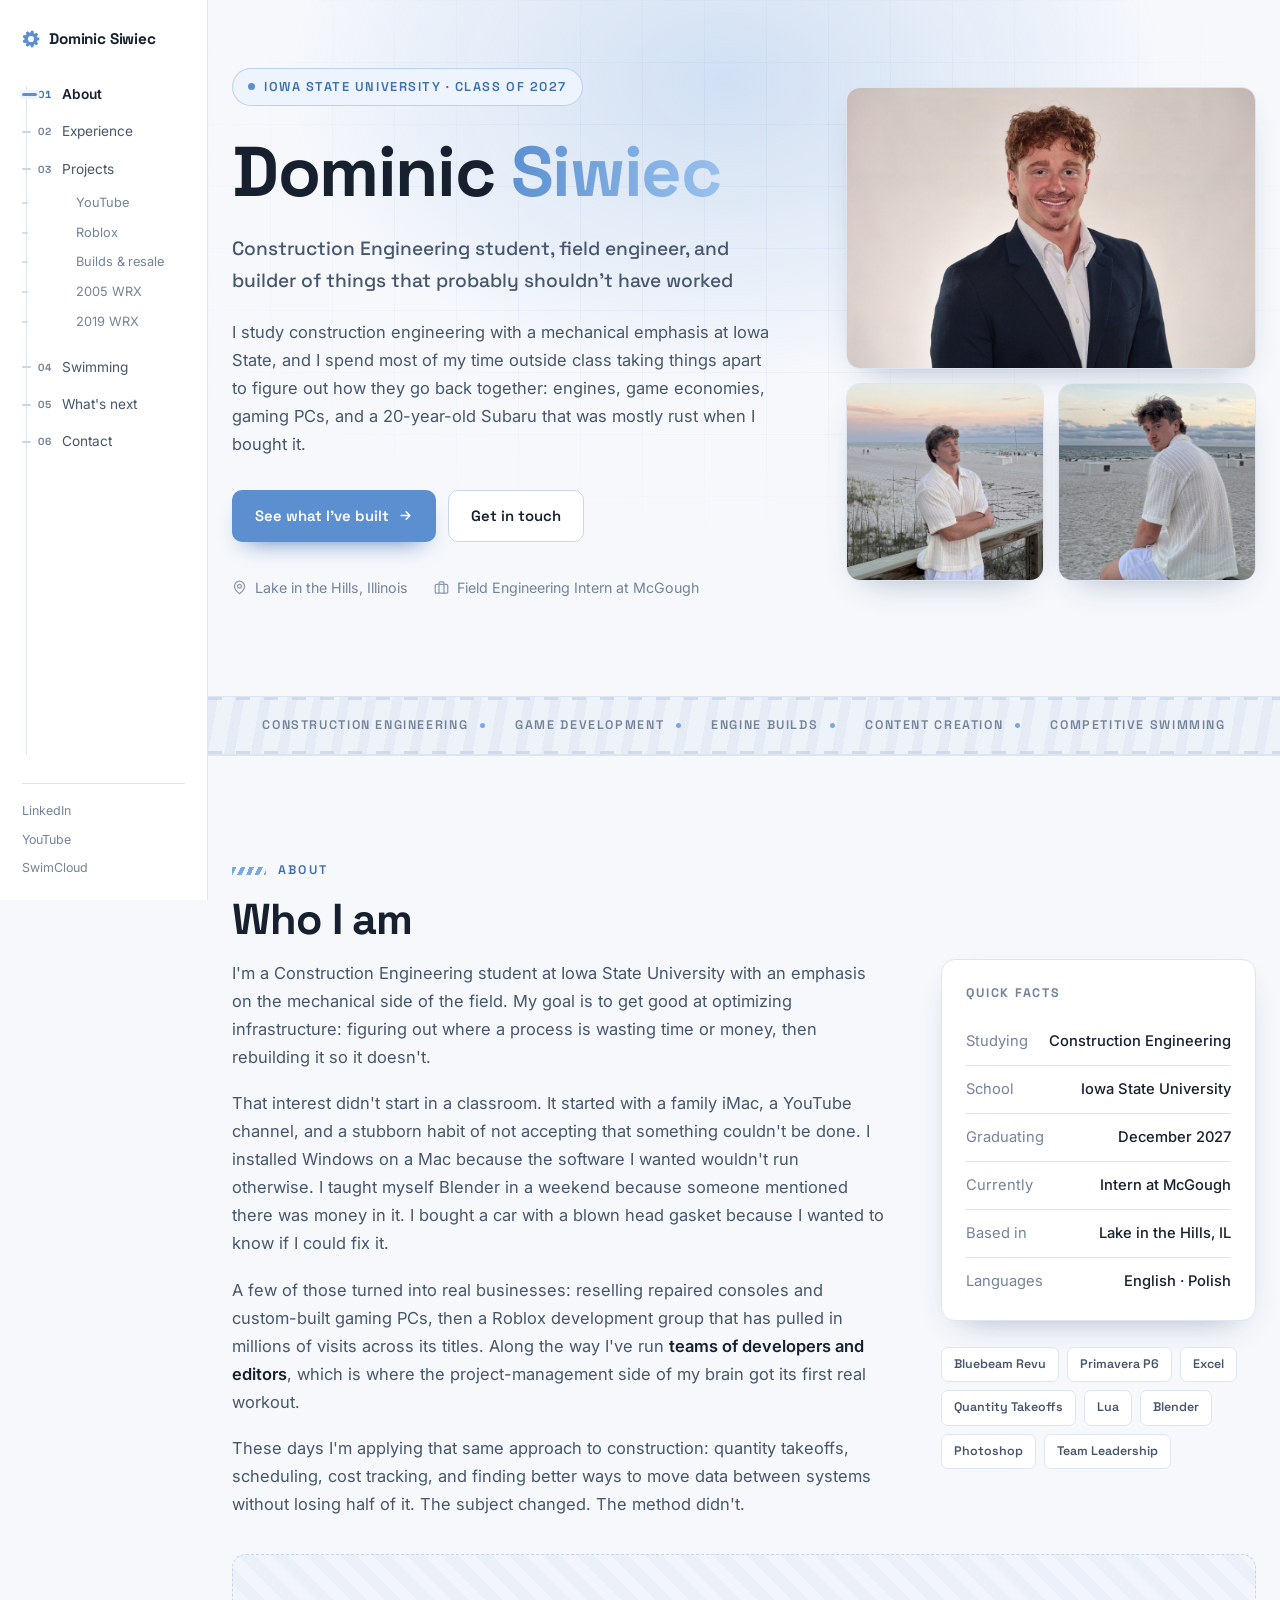
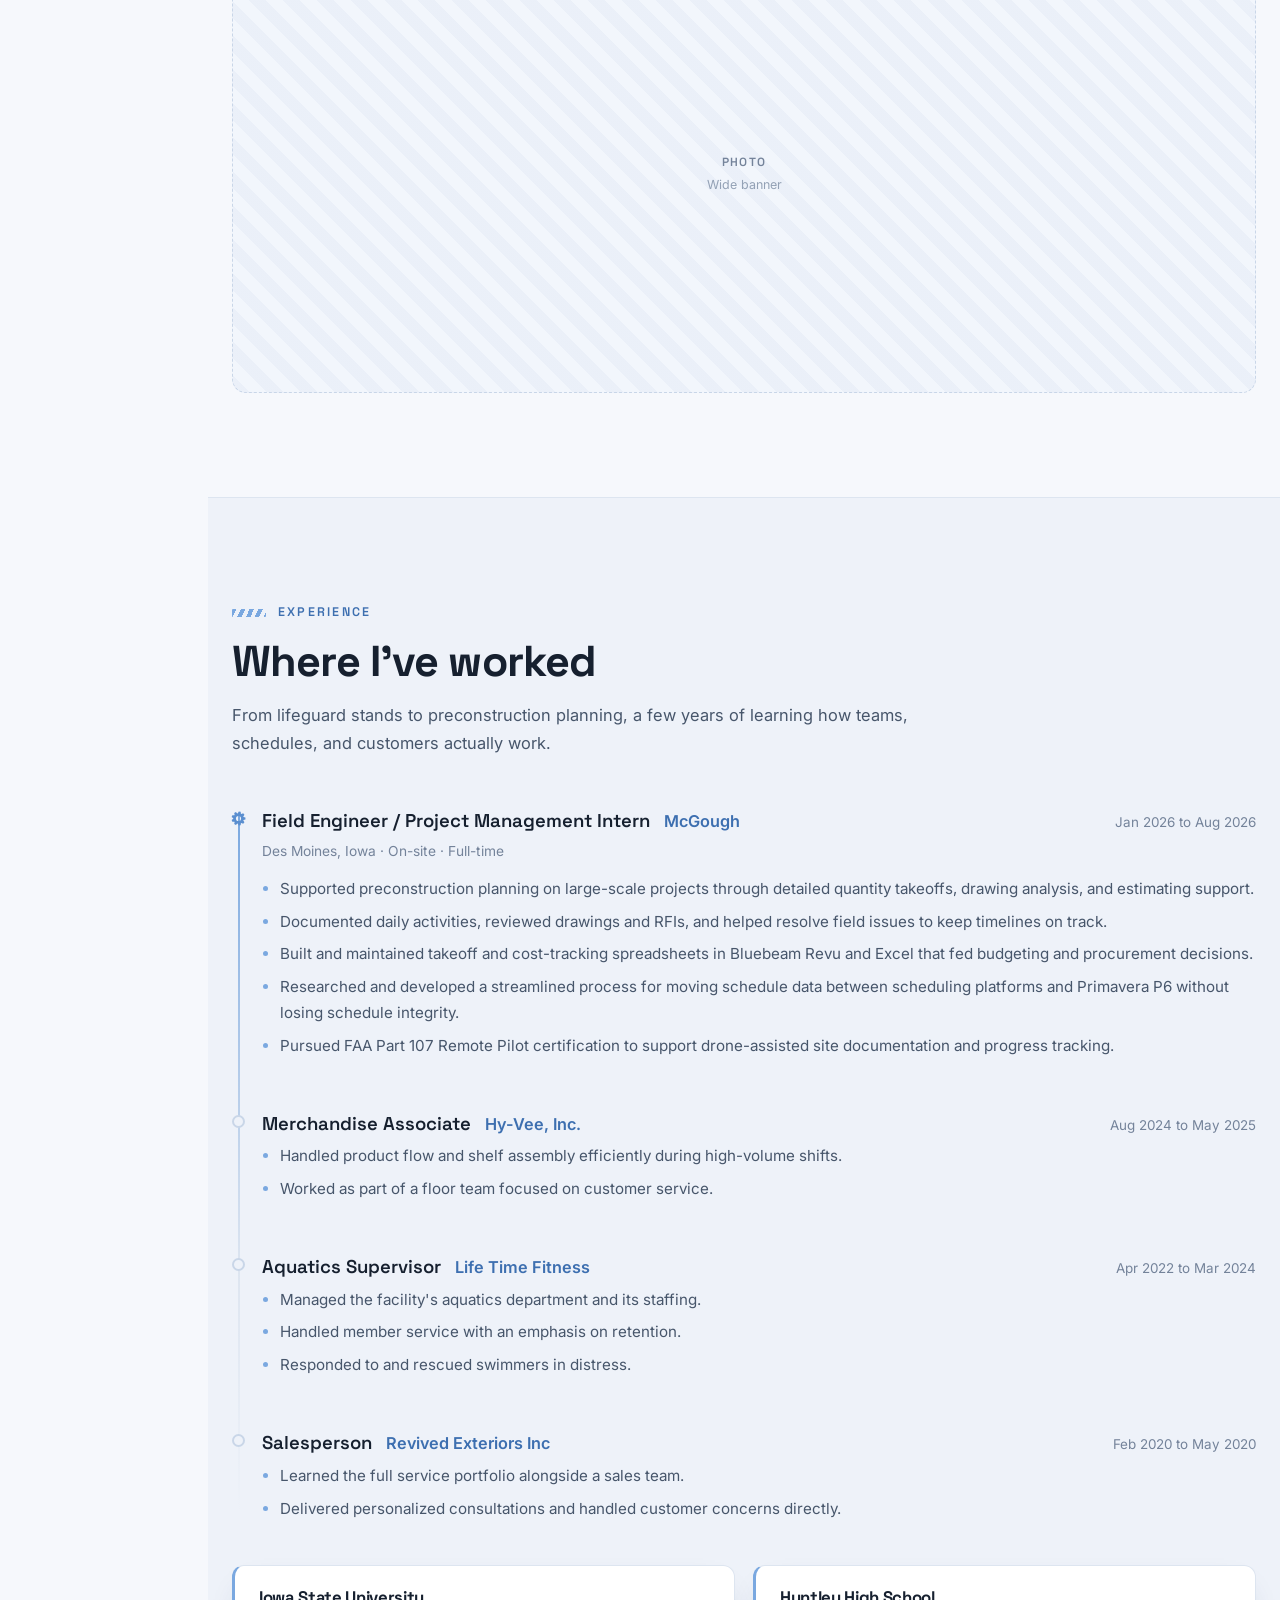
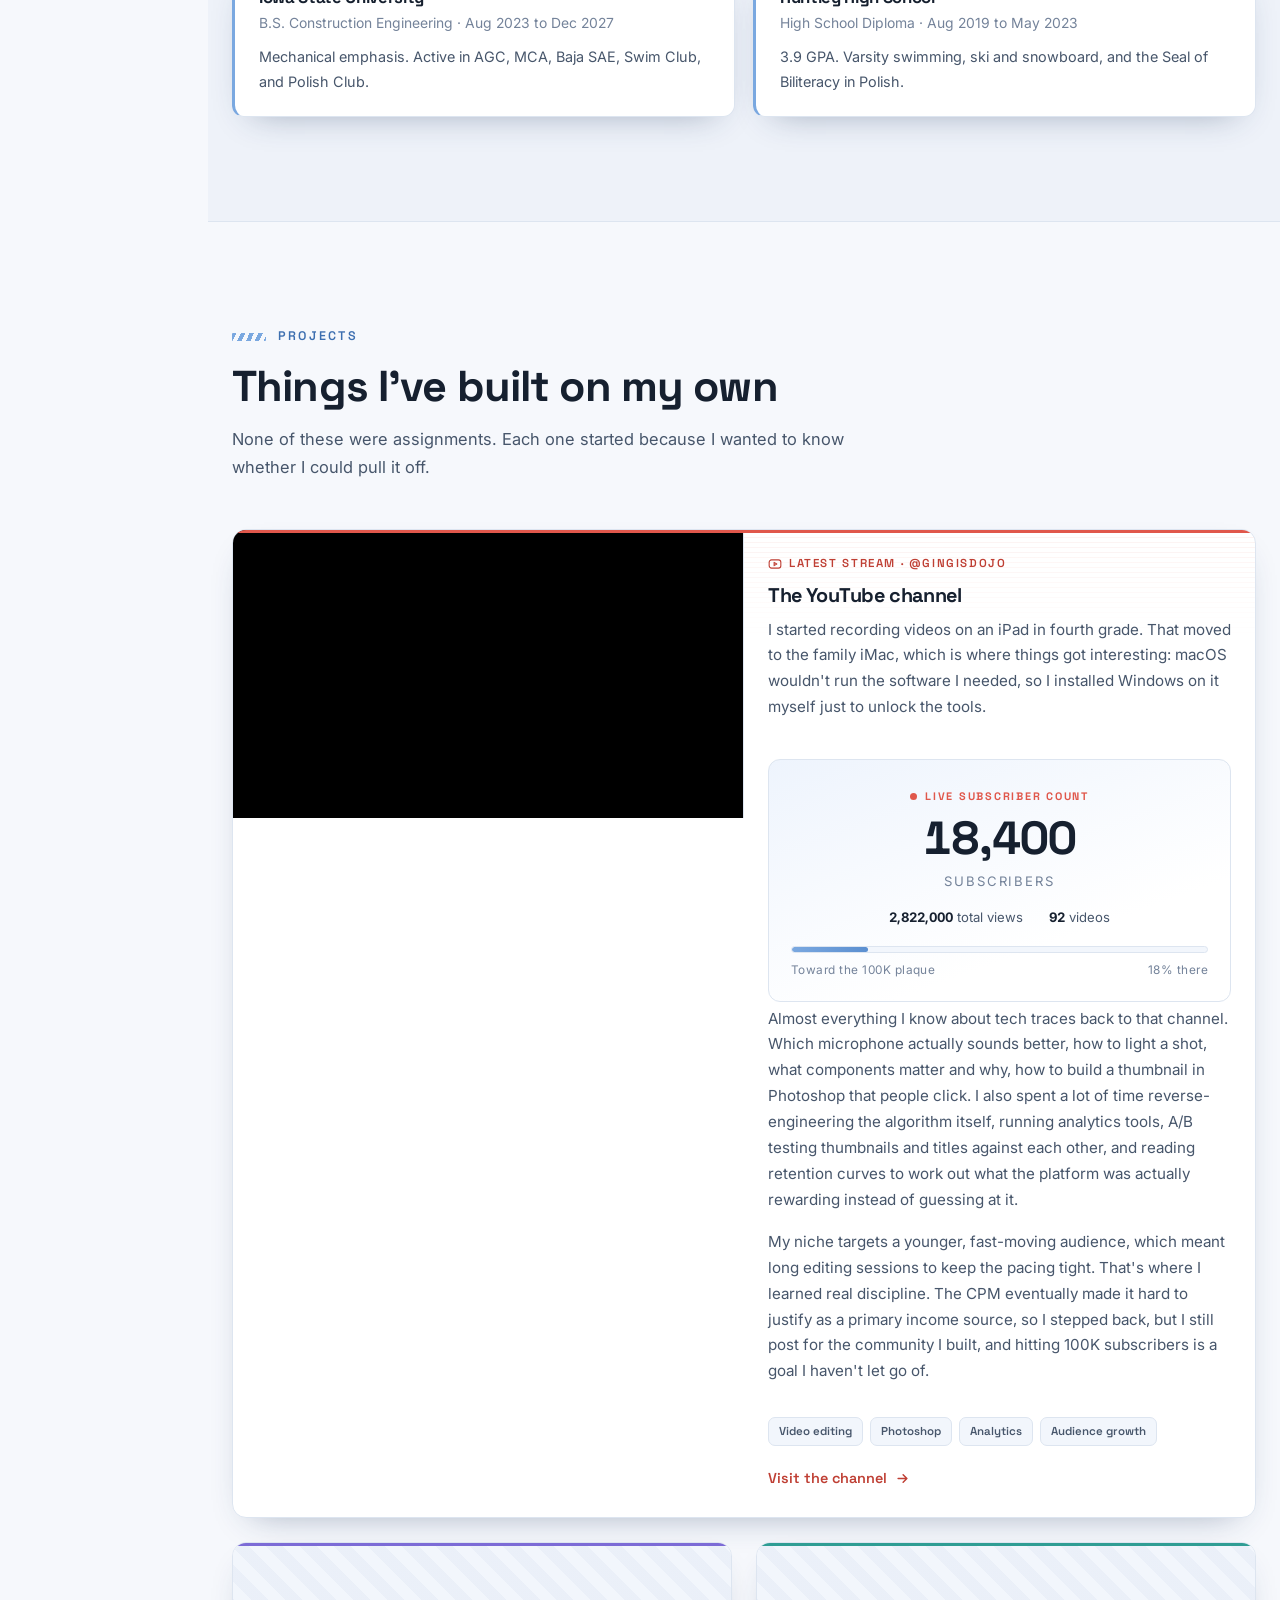
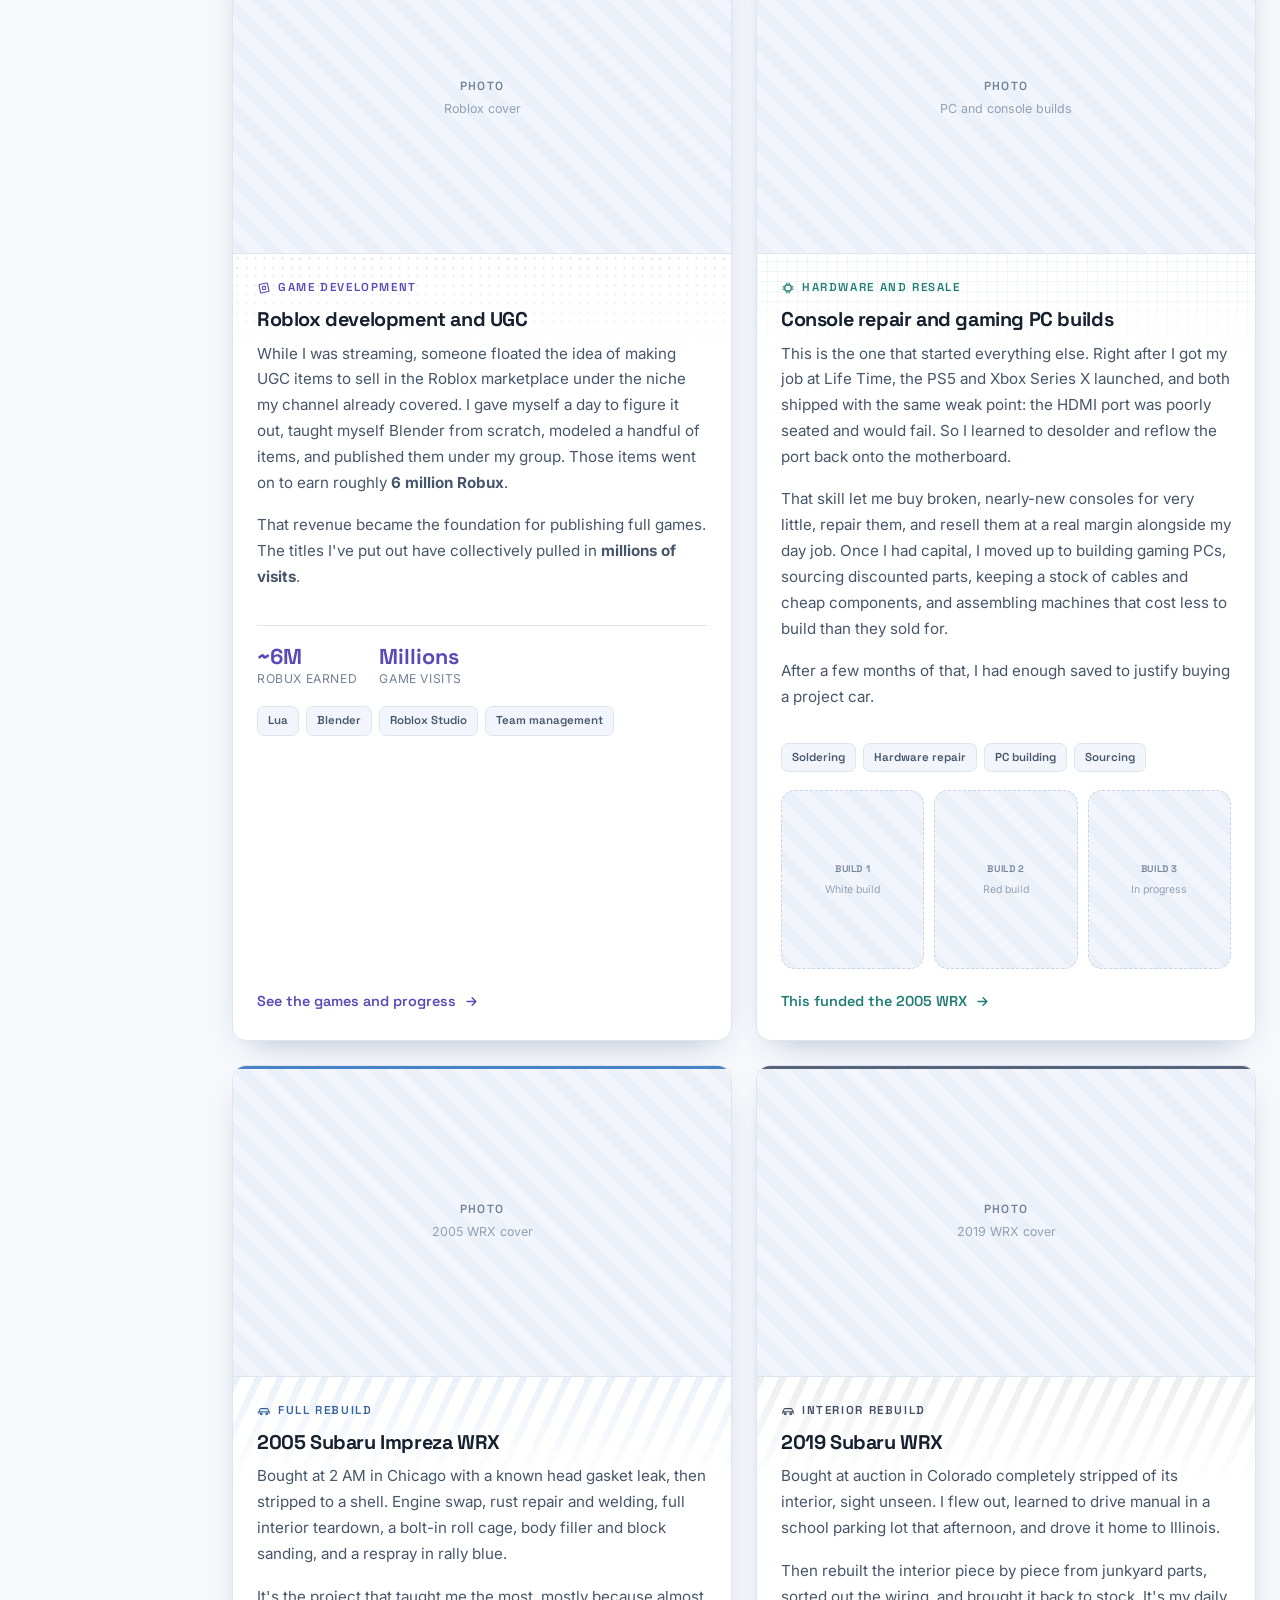
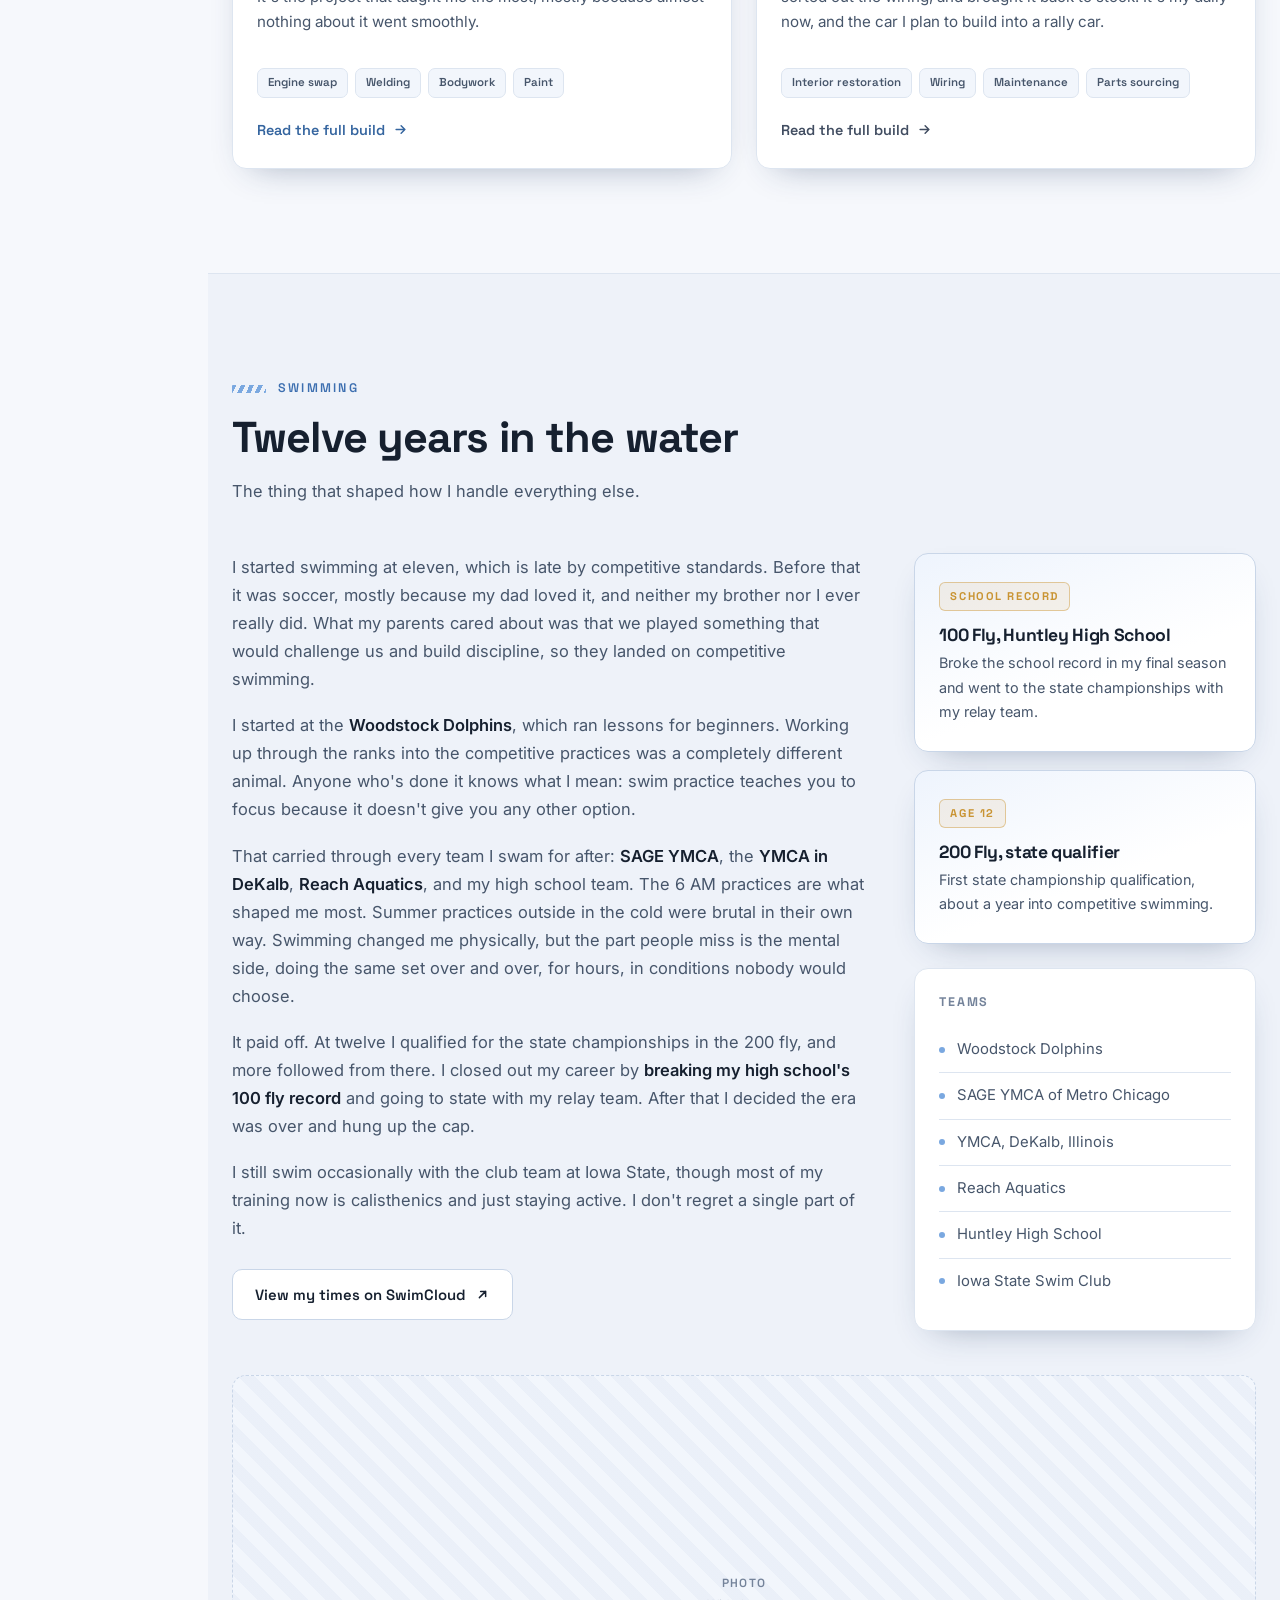
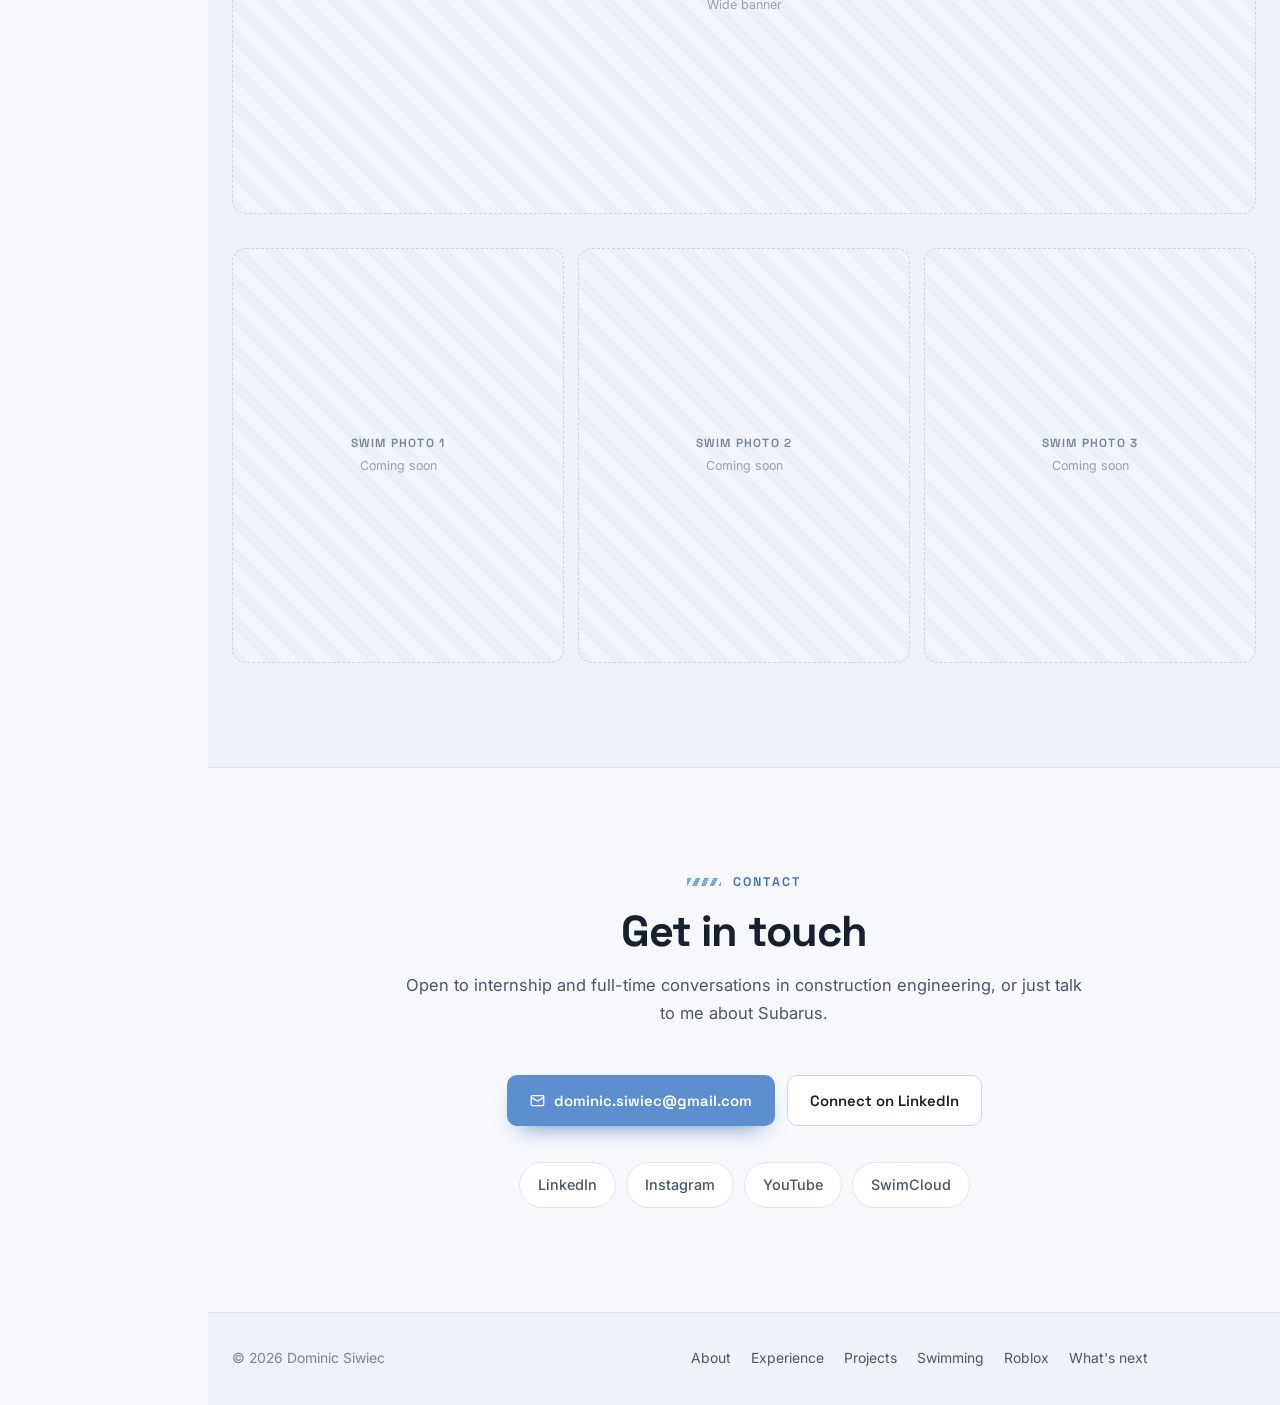
==== commit 99569287: "Update index.html" ====
--- a/index.html
+++ b/index.html
@@ -75,8 +75,8 @@
     <a class="rail-link" href="/#about"><span class="rail-tick"></span><span class="rail-num">01</span><span class="rail-text">About</span></a>
     <a class="rail-link" href="/#experience"><span class="rail-tick"></span><span class="rail-num">02</span><span class="rail-text">Experience</span></a>
     <a class="rail-link" href="/#projects"><span class="rail-tick"></span><span class="rail-num">03</span><span class="rail-text">Projects</span></a>
-    <a class="rail-link rail-link--sub" href="/#youtube"><span class="rail-tick"></span><span class="rail-num"></span><span class="rail-text">YouTube channel</span></a>
-    <a class="rail-link rail-link--sub" href="/#roblox" data-match="/roblox/"><span class="rail-tick"></span><span class="rail-num"></span><span class="rail-text">Roblox studio</span></a>
+    <a class="rail-link rail-link--sub" href="/#youtube"><span class="rail-tick"></span><span class="rail-num"></span><span class="rail-text">YouTube</span></a>
+    <a class="rail-link rail-link--sub" href="/#roblox" data-match="/roblox/"><span class="rail-tick"></span><span class="rail-num"></span><span class="rail-text">Roblox</span></a>
     <a class="rail-link rail-link--sub" href="/#hardware"><span class="rail-tick"></span><span class="rail-num"></span><span class="rail-text">Builds & resale</span></a>
     <a class="rail-link rail-link--sub" href="/#wrx-2005" data-match="/wrx-2005/"><span class="rail-tick"></span><span class="rail-num"></span><span class="rail-text">2005 WRX</span></a>
     <a class="rail-link rail-link--sub" href="/#wrx-2019" data-match="/wrx-2019/"><span class="rail-tick"></span><span class="rail-num"></span><span class="rail-text">2019 WRX</span></a>
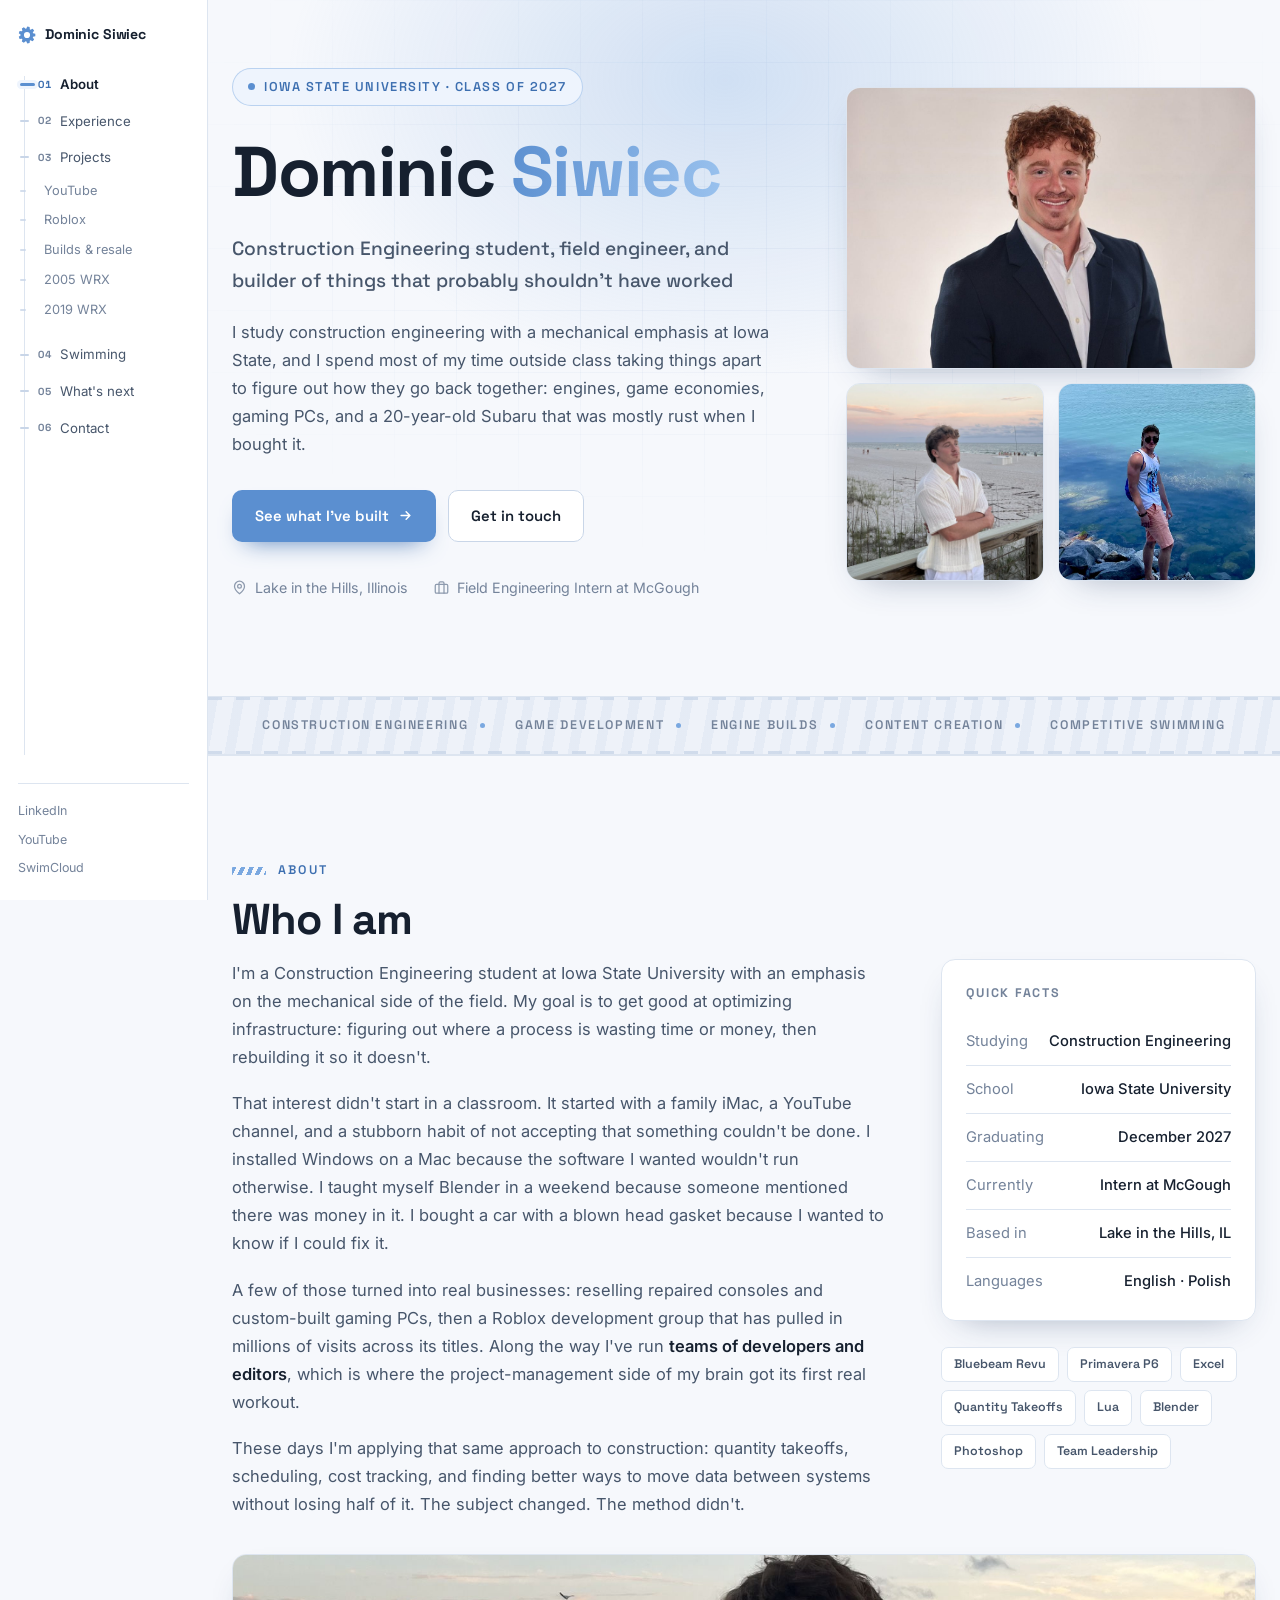
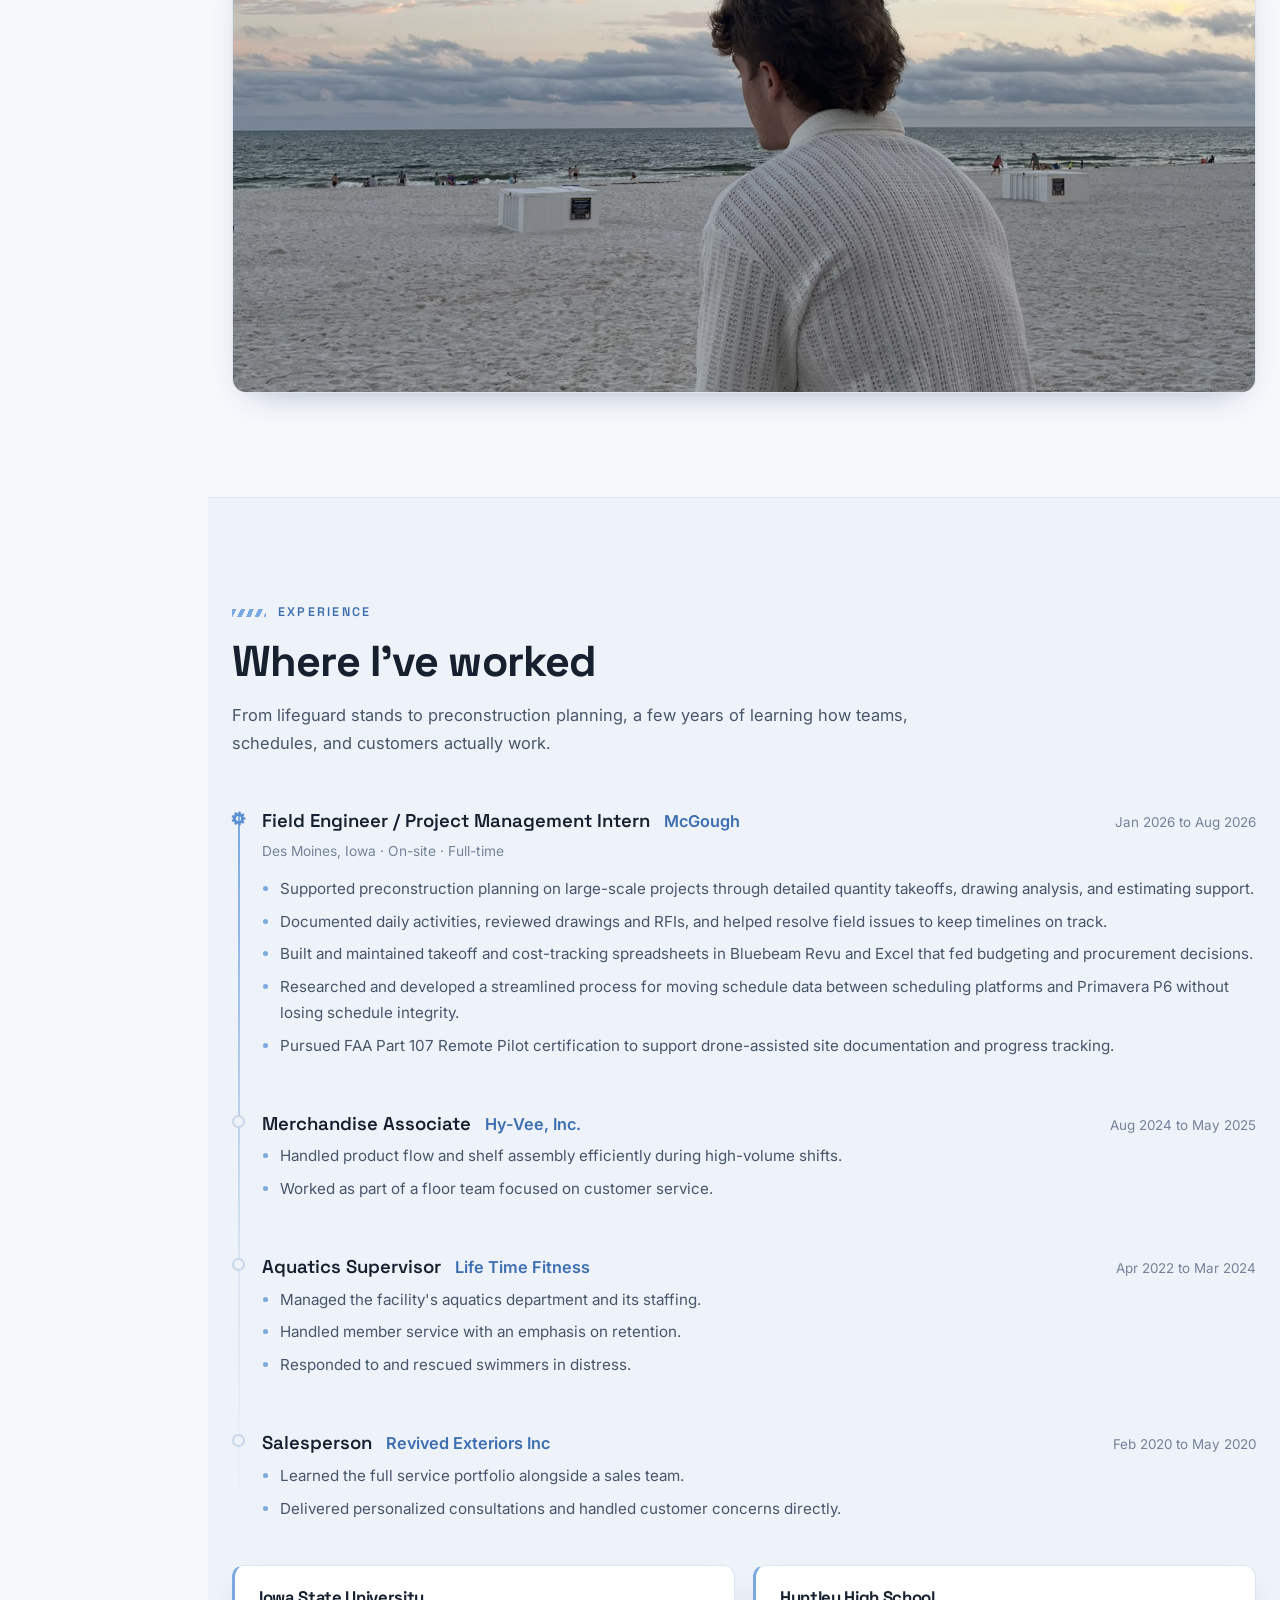
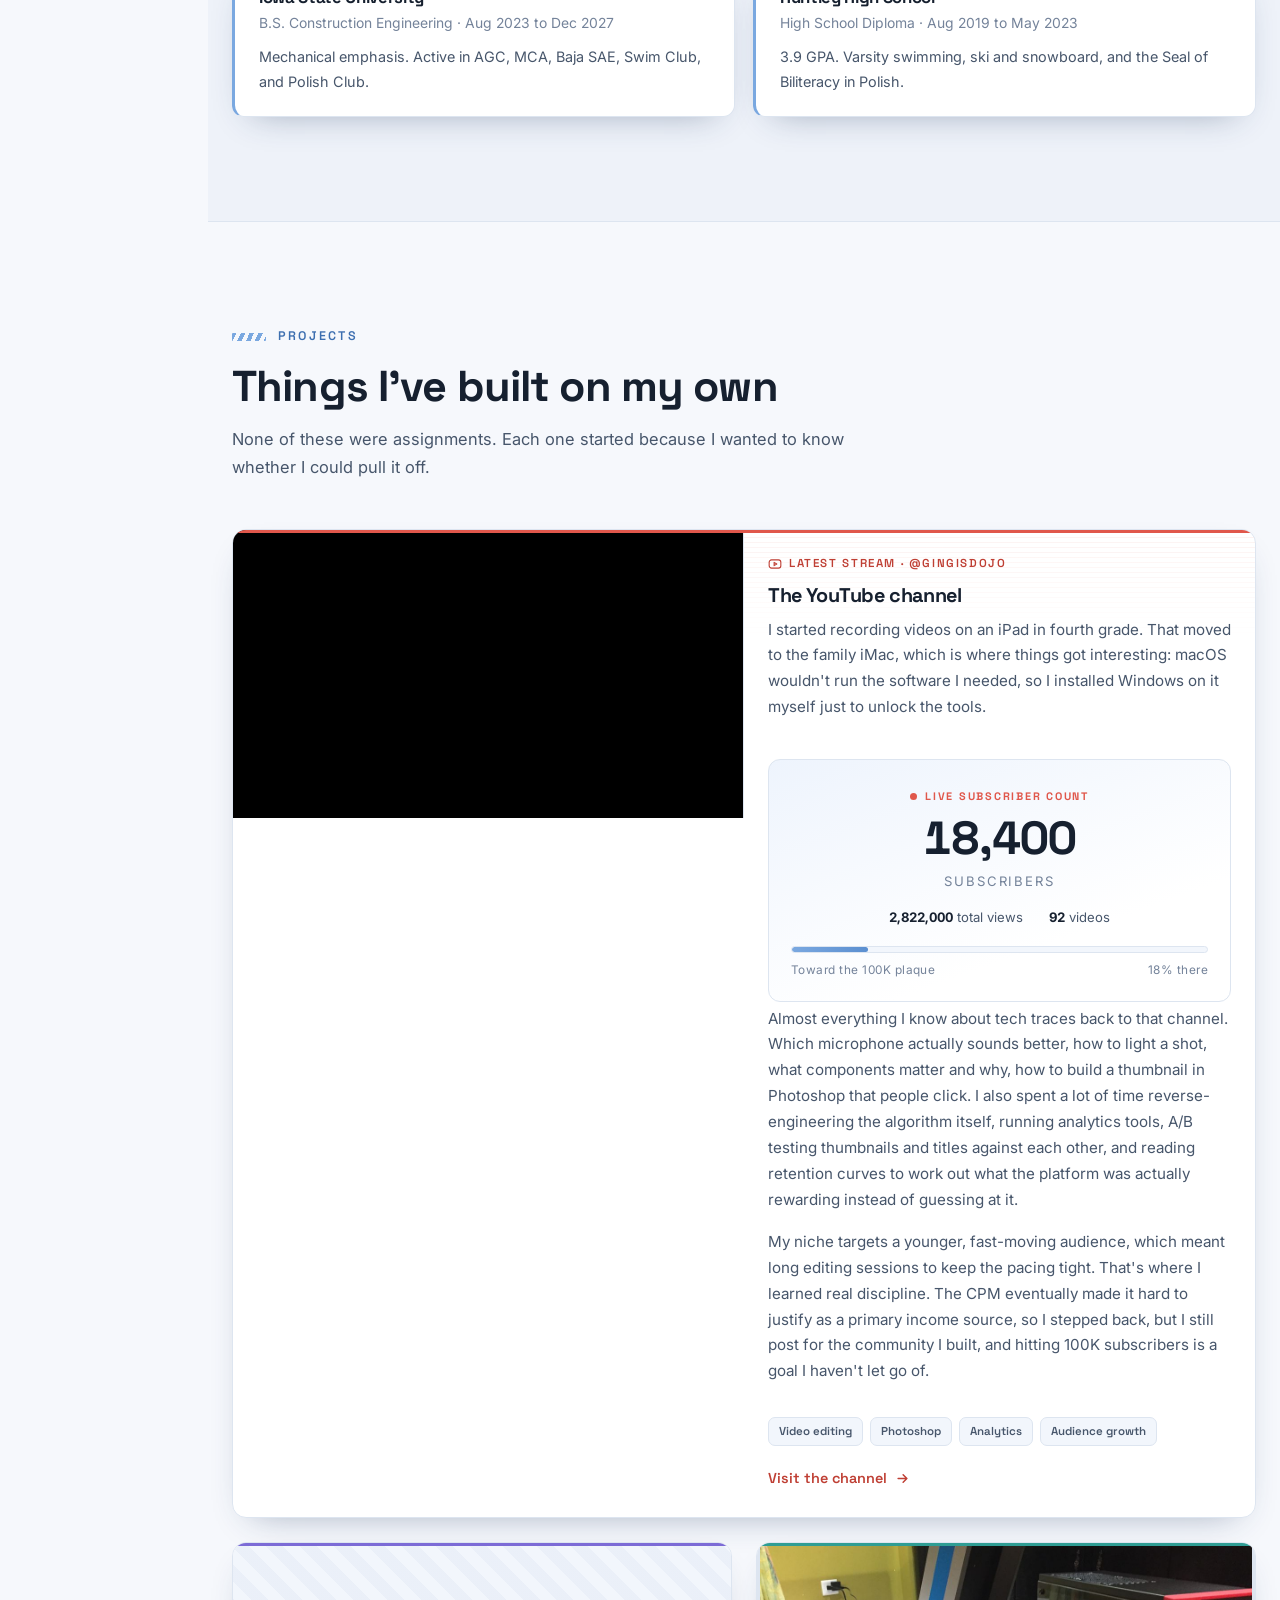
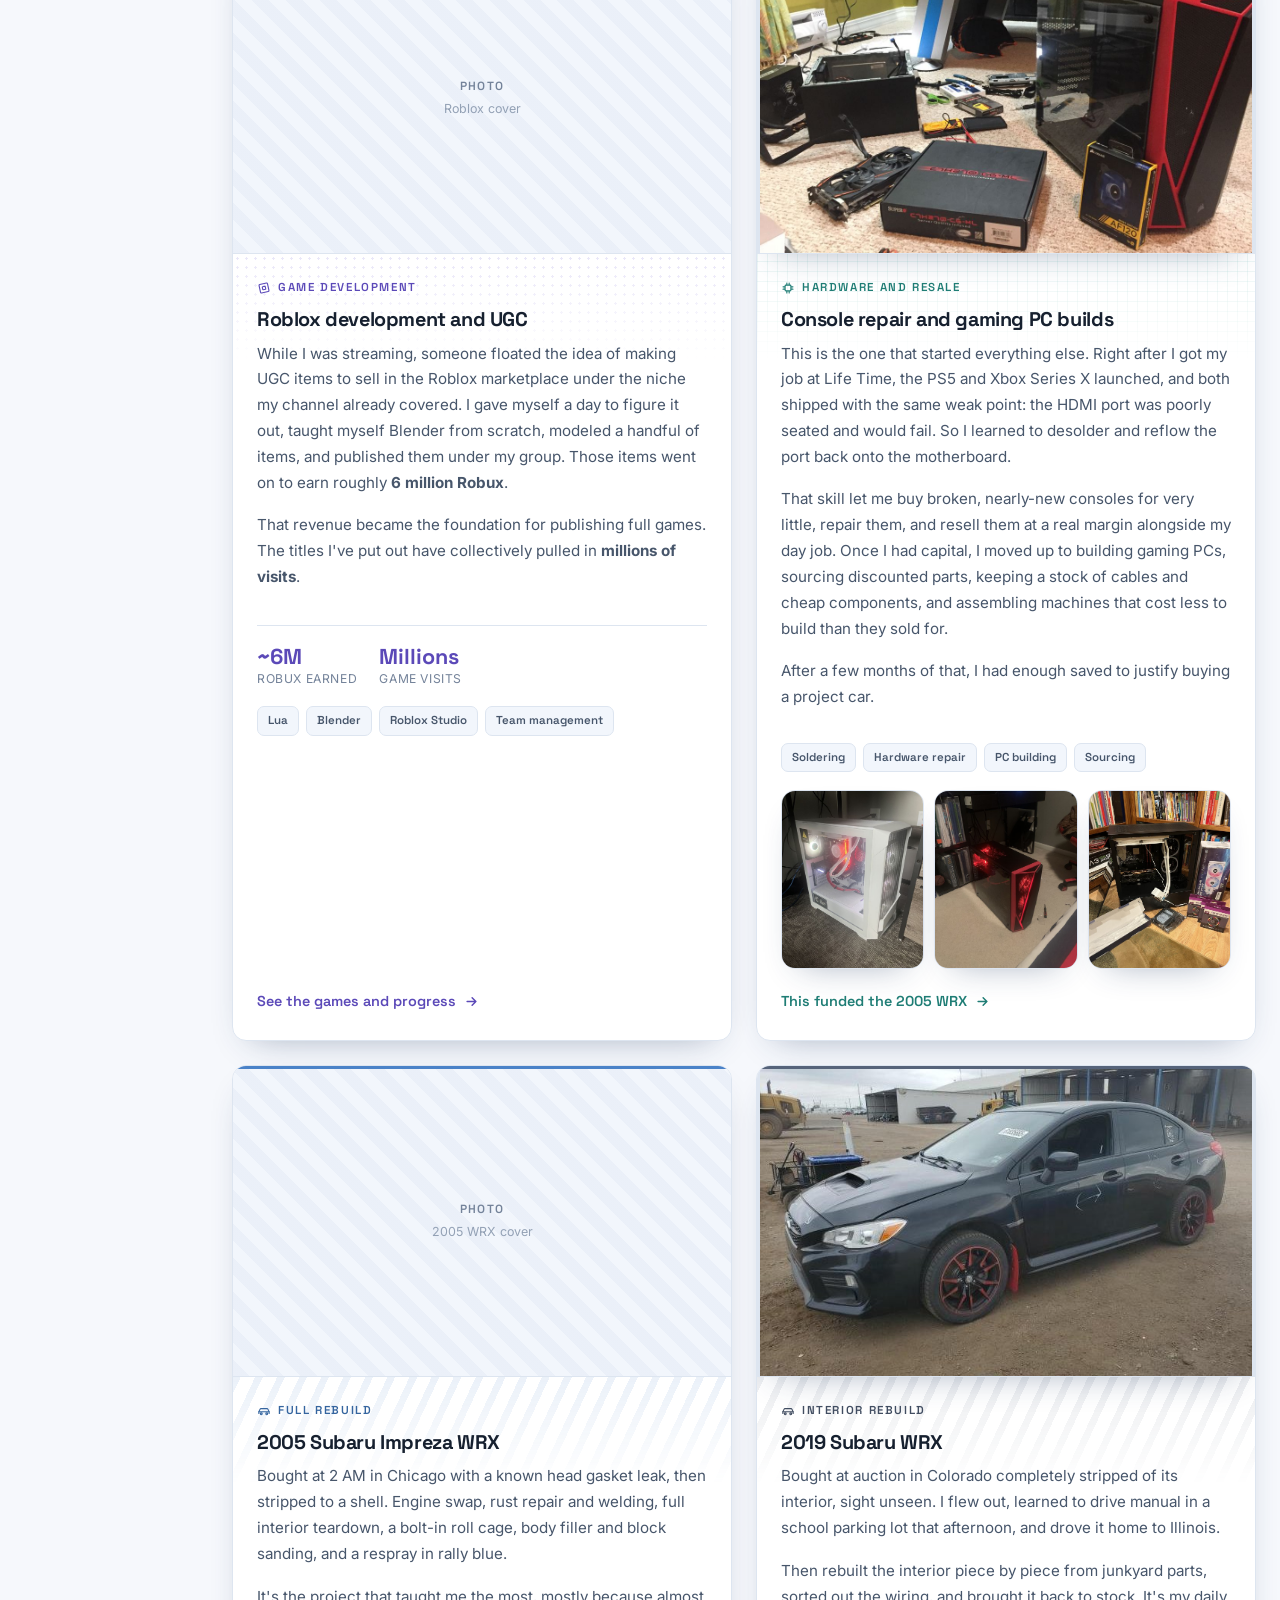
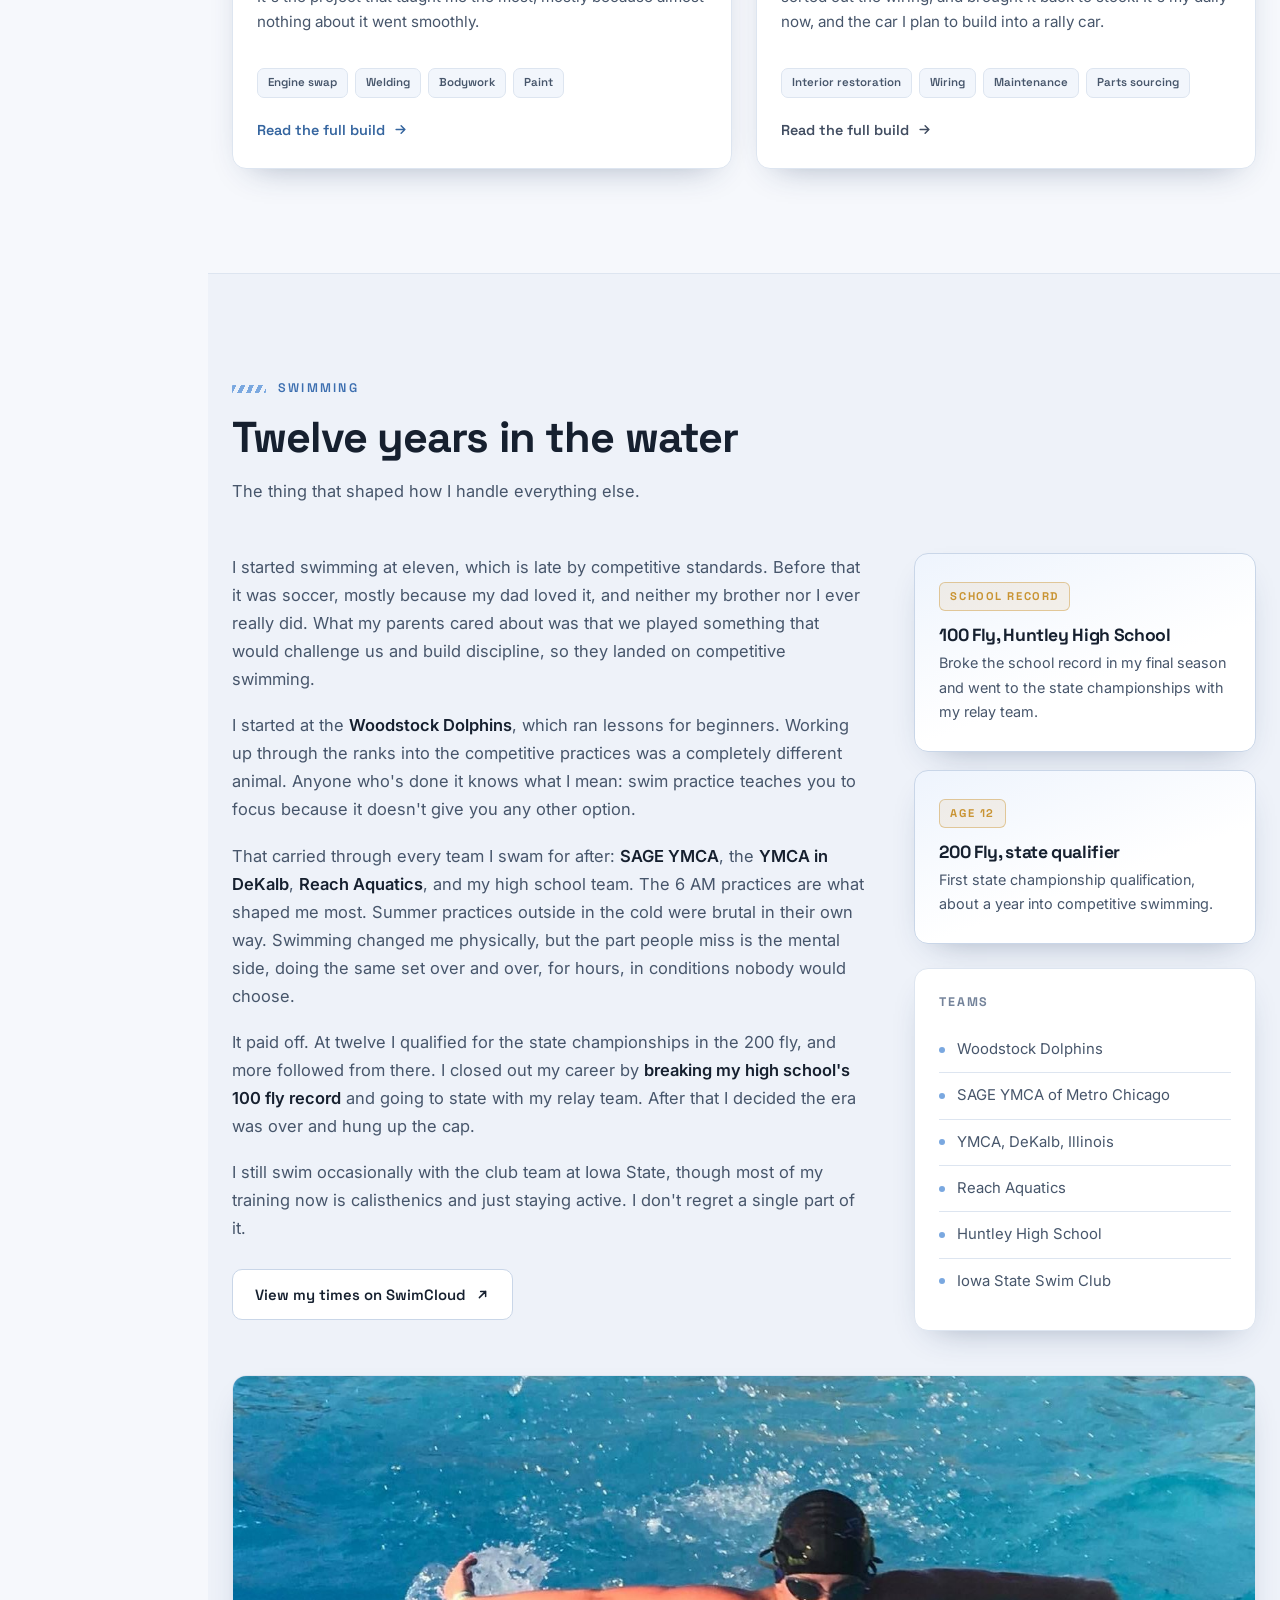
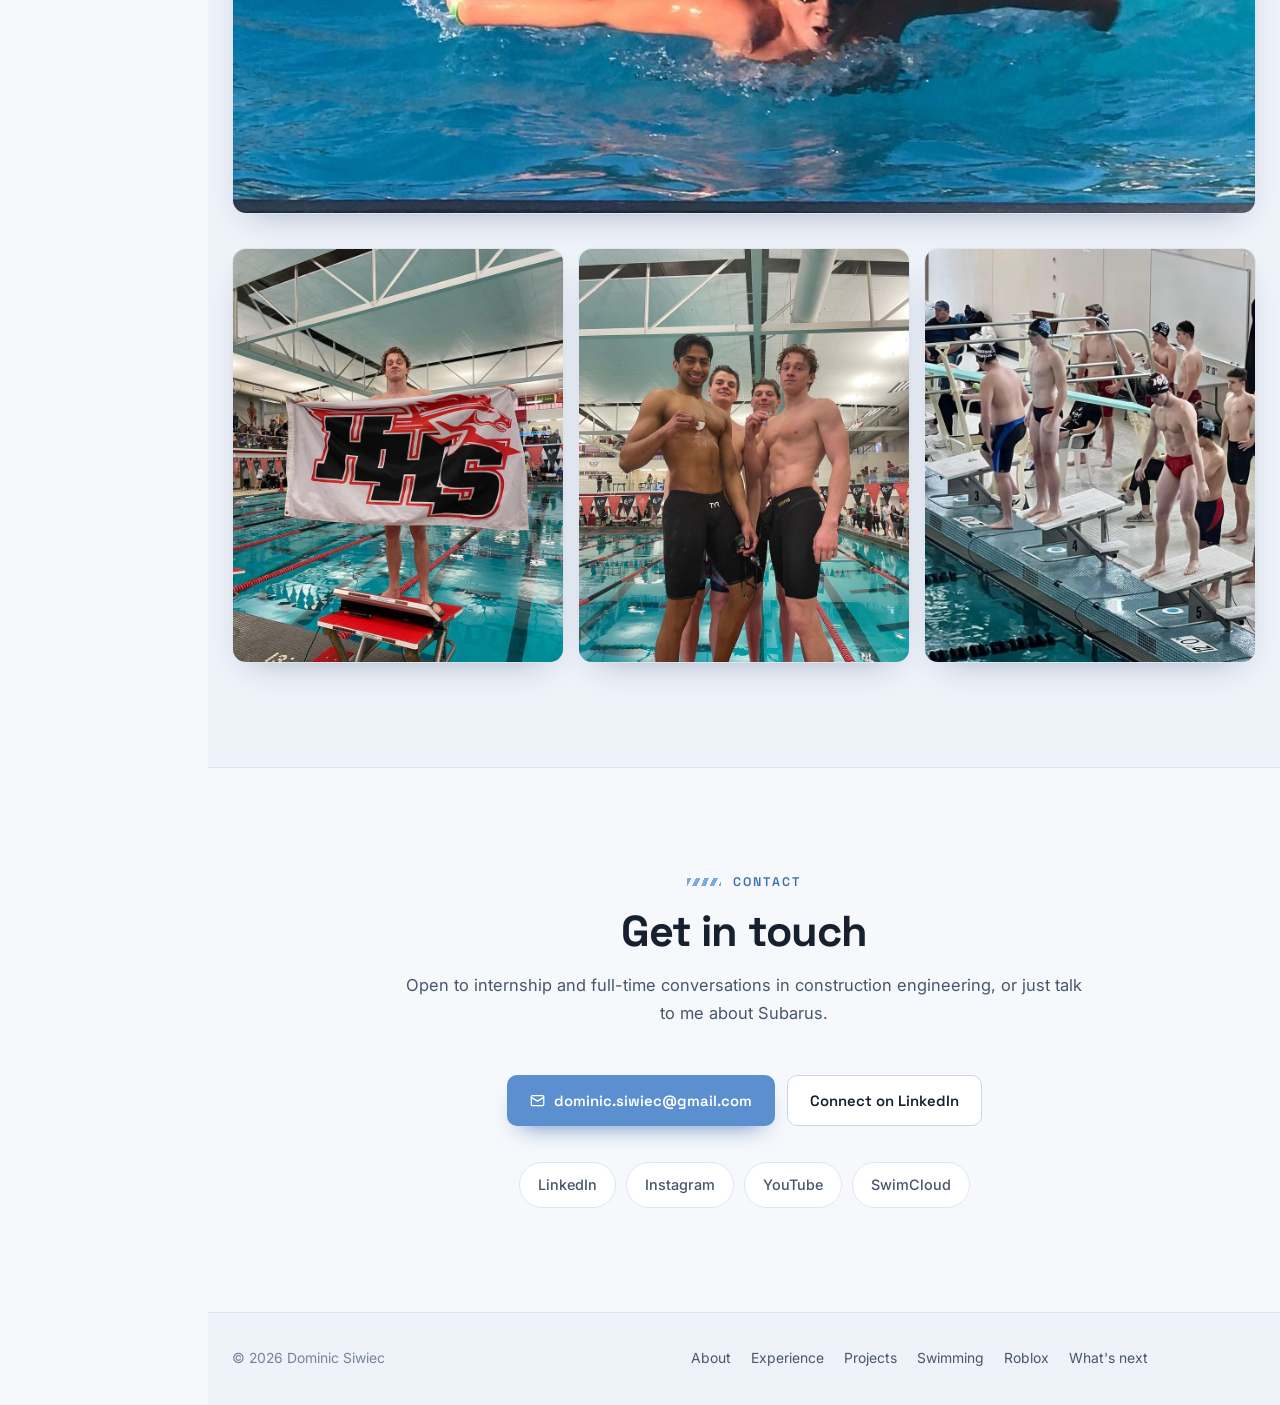
==== commit 5c071615: "Update index.html" ====
--- a/index.html
+++ b/index.html
@@ -145,7 +145,7 @@
           <span class="photo-slot-label">Photo 2<small>Square</small></span>
         </div>
       <div class="photo-slot">
-          <img src="/images/dominic-3.jpg" alt="Dominic Siwiec" loading="lazy" />
+          <img src="/images/dominic-lake.jpg" alt="Dominic Siwiec at the lake" loading="lazy" style="object-position:38% 50%" />
           <span class="photo-slot-label">Photo 3<small>Square</small></span>
         </div>
     </div>
@@ -223,7 +223,7 @@
 
     <div class="reveal" style="margin-top:36px;">
       <div class="photo-slot photo-slot--wide">
-          <img src="/images/dominic-lake.jpg" alt="Dominic Siwiec" loading="lazy" />
+          <img src="/images/dominic-wide.jpg" alt="Dominic Siwiec" loading="lazy" />
           <span class="photo-slot-label">Photo<small>Wide banner</small></span>
         </div>
     </div>
--- a/style.css
+++ b/style.css
@@ -1226,15 +1226,18 @@
    with a tick per section, and the tick for the section you are in fills in.
    ========================================================================== */
 .rail { display: none; }
+:root { --rail-w: 178px; }
+@media (min-width: 1200px) { :root { --rail-w: 208px; } }
 
 .rail-brand {
   display: flex;
   align-items: center;
   gap: 9px;
-  padding: 0 22px 22px;
+  padding: 0 18px 20px;
   font-family: var(--font-head);
   font-weight: 700;
-  font-size: .96rem;
+  font-size: .88rem;
+  line-height: 1.25;
   letter-spacing: -.01em;
   color: var(--text);
 }
@@ -1251,7 +1254,7 @@
 .rail-nav::before {          /* the gauge line the ticks sit on */
   content: "";
   position: absolute;
-  left: 26px;
+  left: 24px;
   top: 12px;
   bottom: 12px;
   width: 1px;
@@ -1262,14 +1265,14 @@
   position: relative;
   display: flex;
   align-items: center;
-  padding: 7px 18px 7px 22px;
-  font-size: .855rem;
+  padding: 7px 14px 7px 20px;
+  font-size: .83rem;
   color: var(--text-mid);
   transition: color .18s ease;
 }
 .rail-tick {
   position: absolute;
-  left: 22px;
+  left: 20px;
   width: 9px;
   height: 2px;
   border-radius: 2px;
@@ -1277,9 +1280,9 @@
   transition: width .2s ease, height .2s ease, background .2s ease, box-shadow .2s ease;
 }
 .rail-num {
-  width: 16px;
-  margin-left: 16px;
-  margin-right: 8px;
+  width: 15px;
+  margin-left: 18px;
+  margin-right: 7px;
   font-family: var(--font-head);
   font-size: .64rem;
   font-weight: 700;
@@ -1306,7 +1309,8 @@
   padding-top: 4px;
   padding-bottom: 4px;
 }
-.rail-link--sub .rail-text { padding-left: 14px; }
+.rail-link--sub { padding-left: 44px; }
+.rail-link--sub .rail-num { display: none; }
 .rail-link--sub { letter-spacing: -.005em; }
 .rail-link--sub .rail-tick { width: 6px; opacity: .8; }
 .rail-link--sub:hover .rail-tick { width: 10px; }
@@ -1317,7 +1321,7 @@
   display: flex;
   flex-direction: column;
   gap: 7px;
-  margin: 16px 22px 0;
+  margin: 16px 18px 0;
   padding-top: 16px;
   border-top: 1px solid var(--border);
   font-size: .78rem;
@@ -1325,14 +1329,14 @@
 .rail-foot a { color: var(--muted); }
 .rail-foot a:hover { color: var(--accent-dk); }
 
-@media (min-width: 1200px) {
-  body { padding-left: 208px; }
+@media (min-width: 860px) {
+  body { padding-left: var(--rail-w); }
   .site-header { display: none; }
   .hero { padding-top: 68px; }
   .rail {
     position: fixed;
     top: 0; left: 0; bottom: 0;
-    width: 208px;
+    width: var(--rail-w);
     z-index: 80;
     display: flex;
     flex-direction: column;
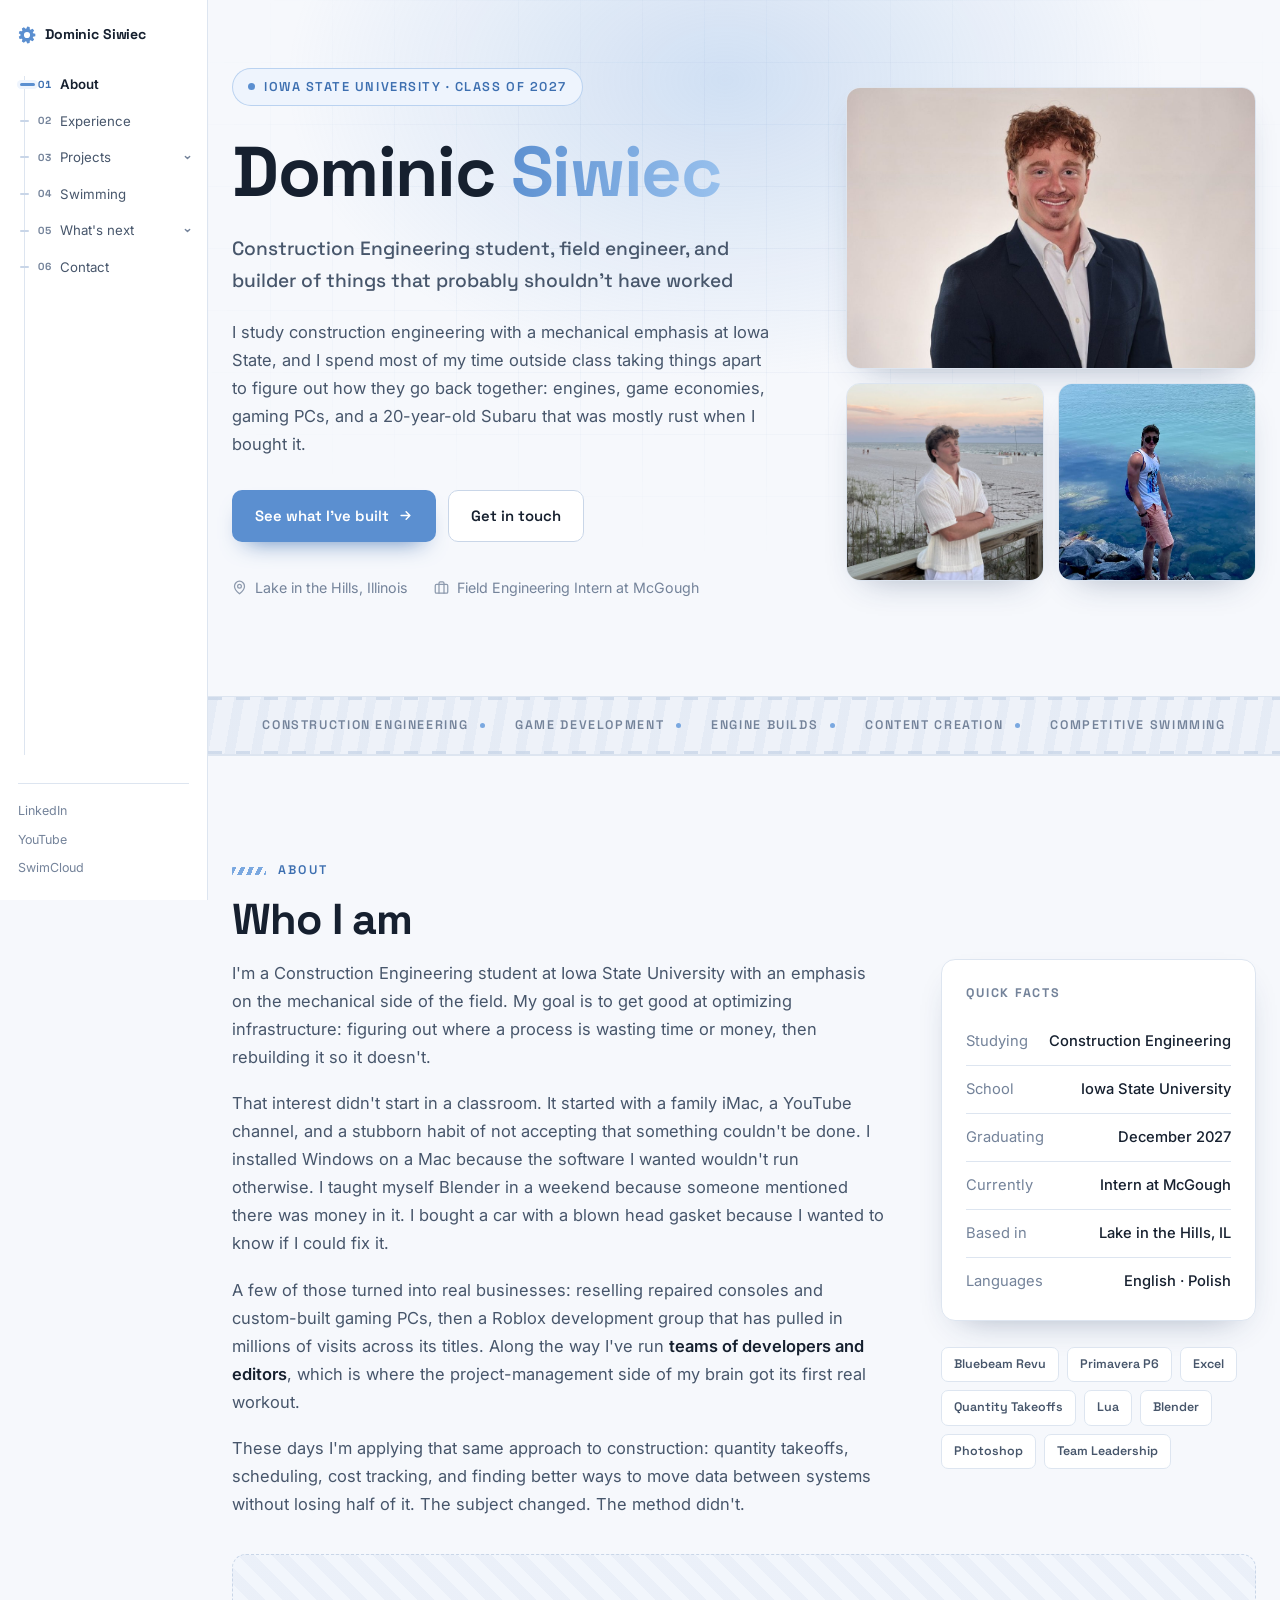
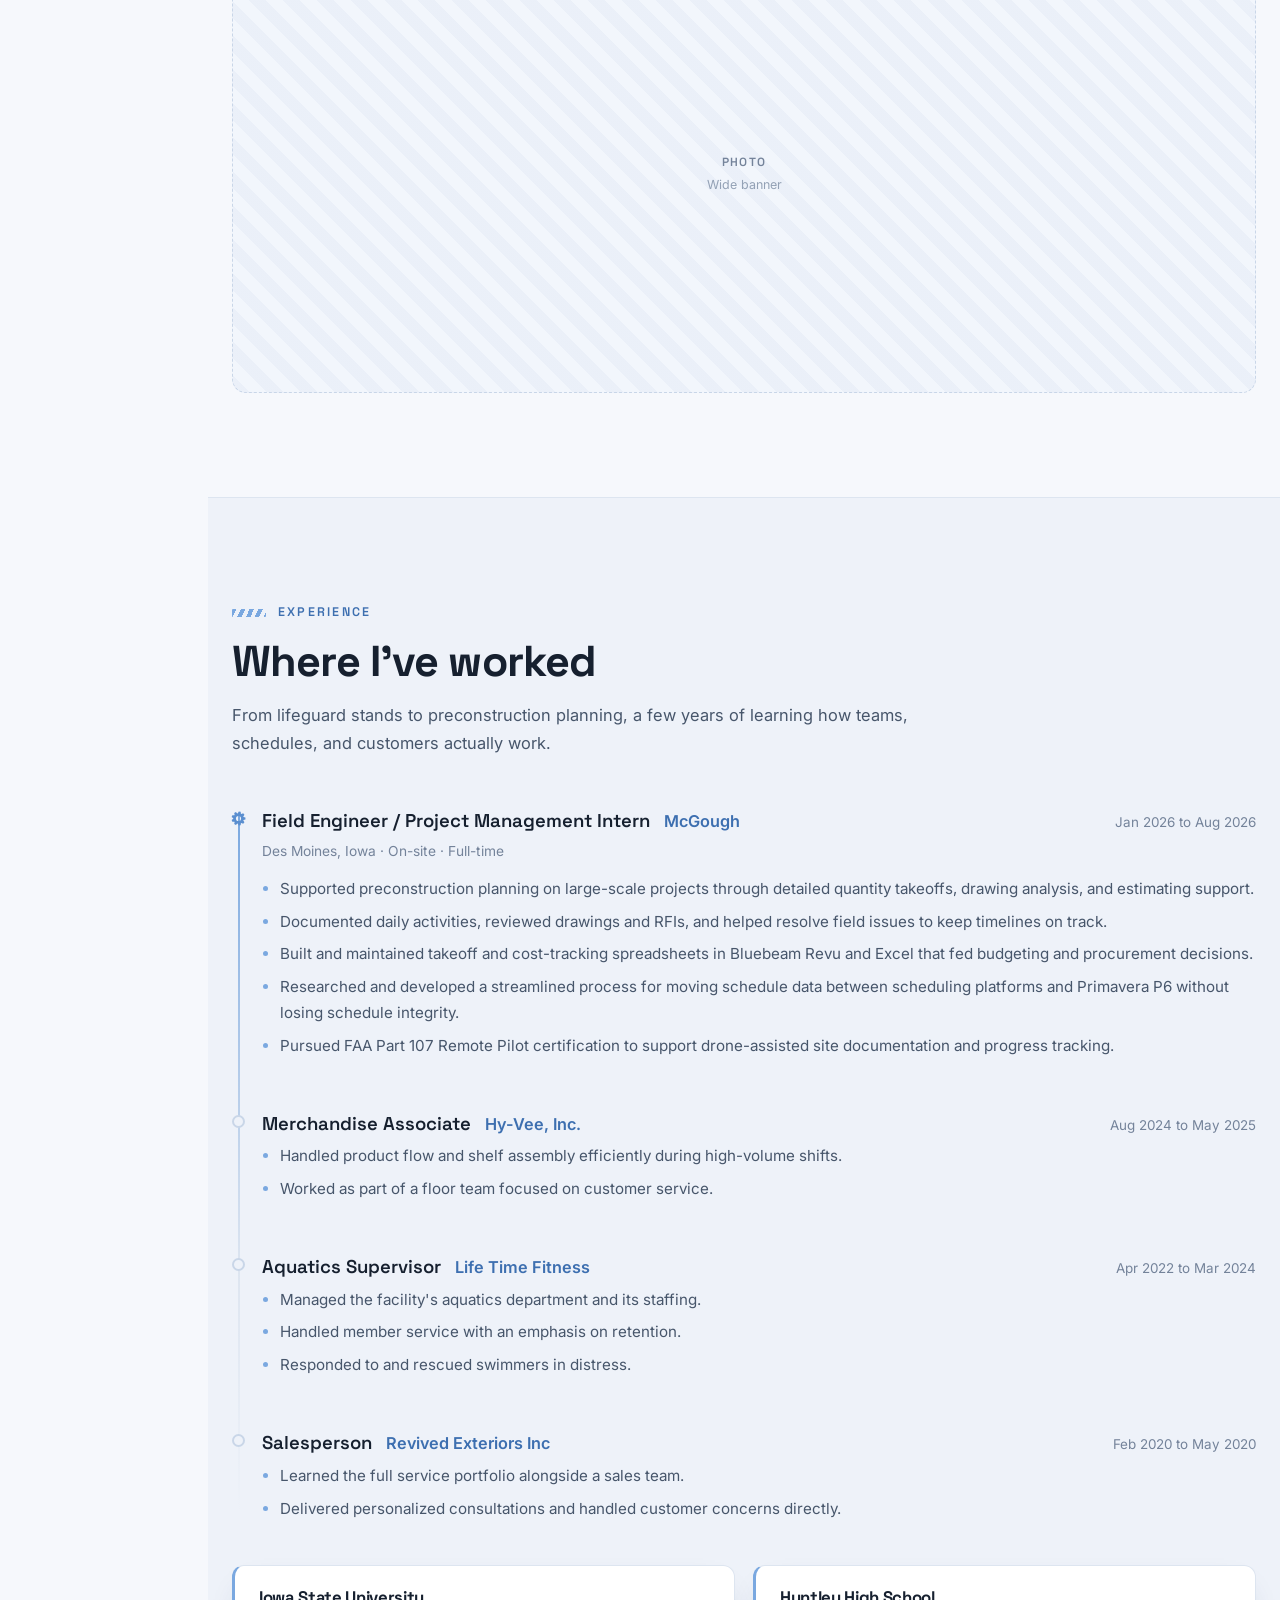
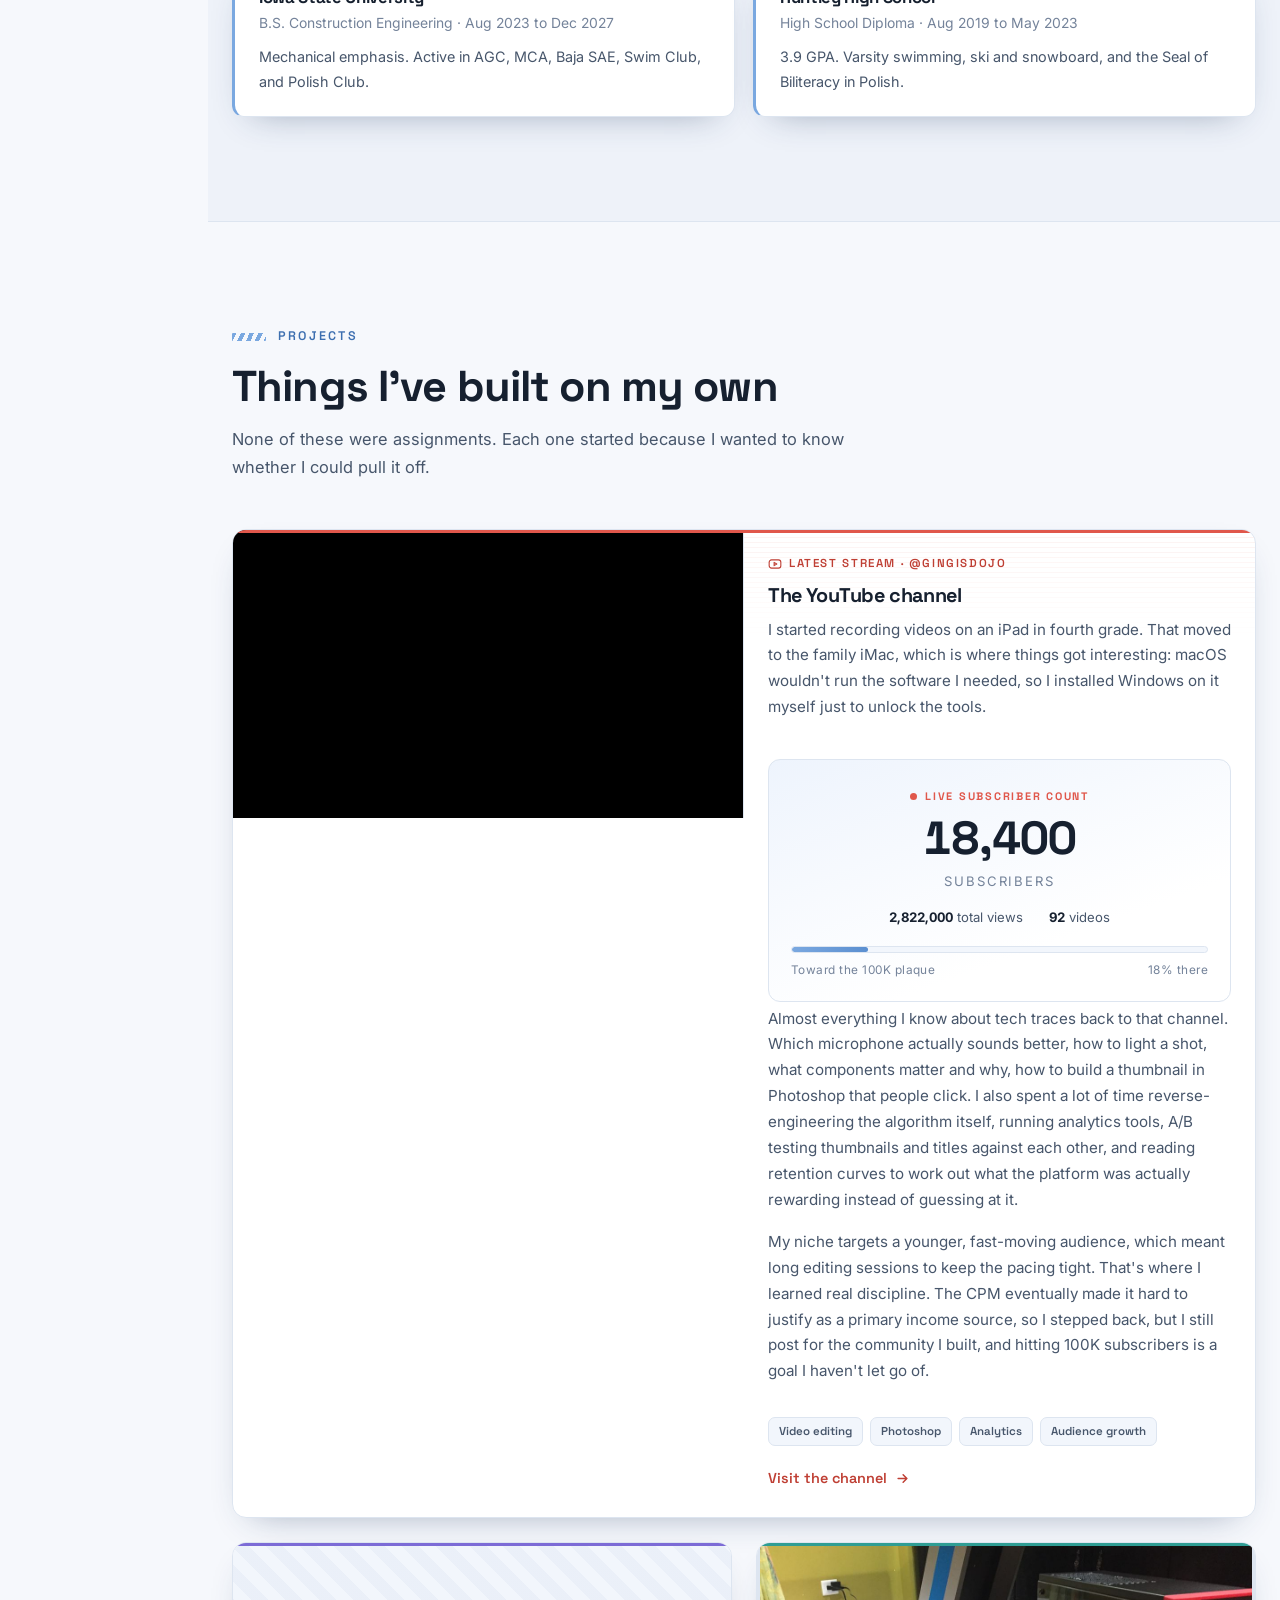
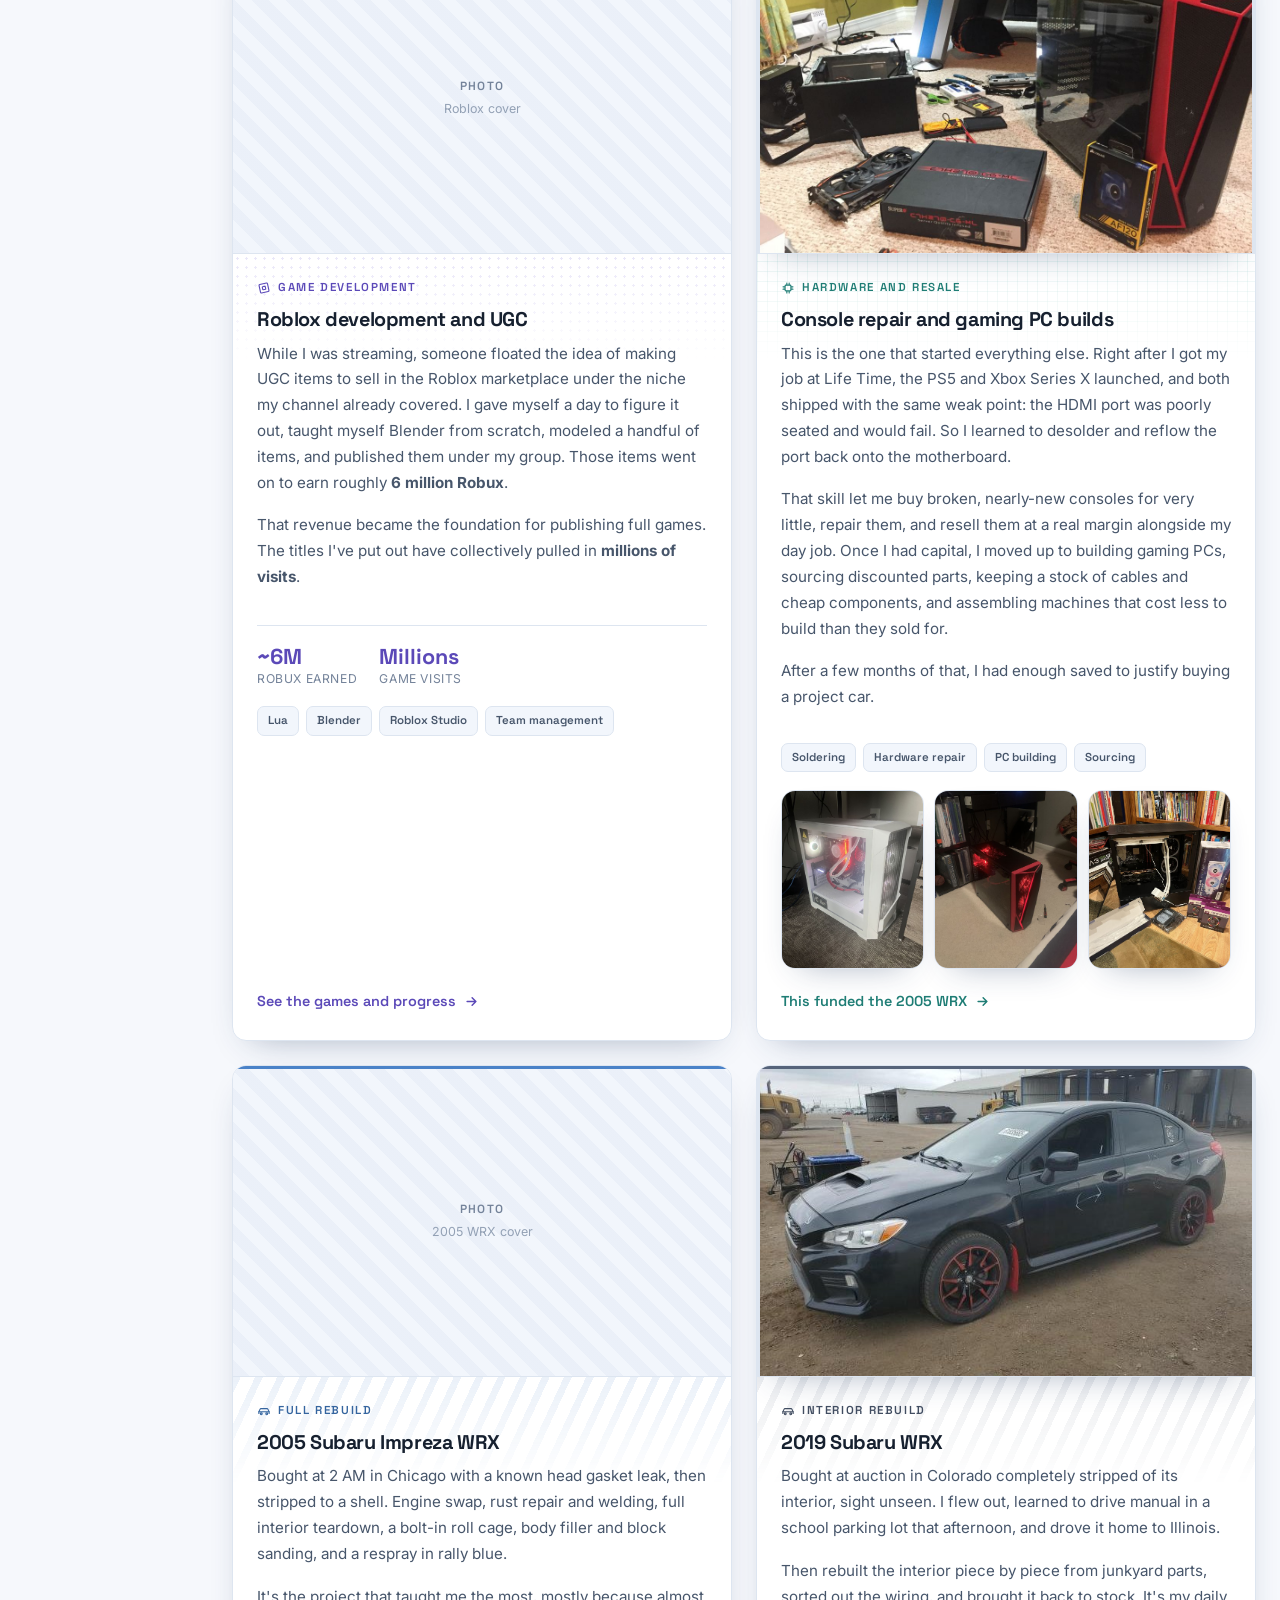
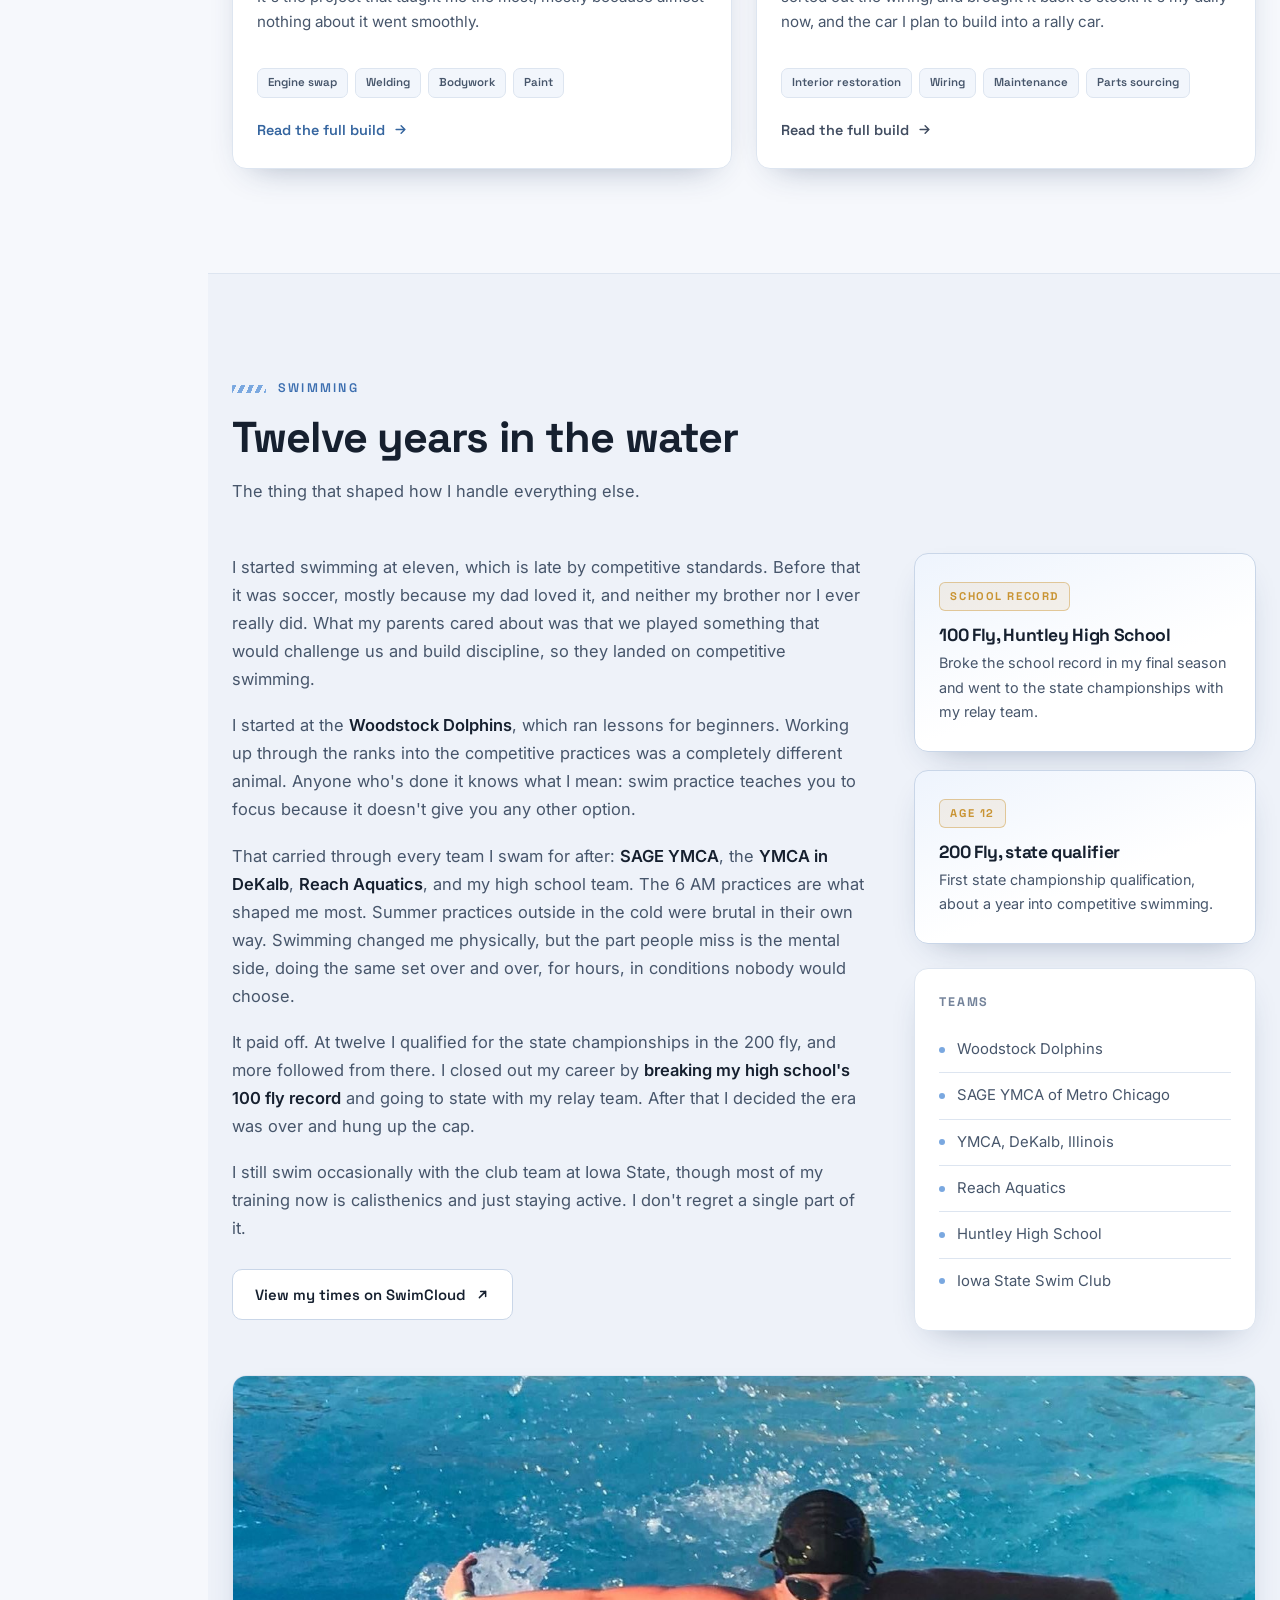
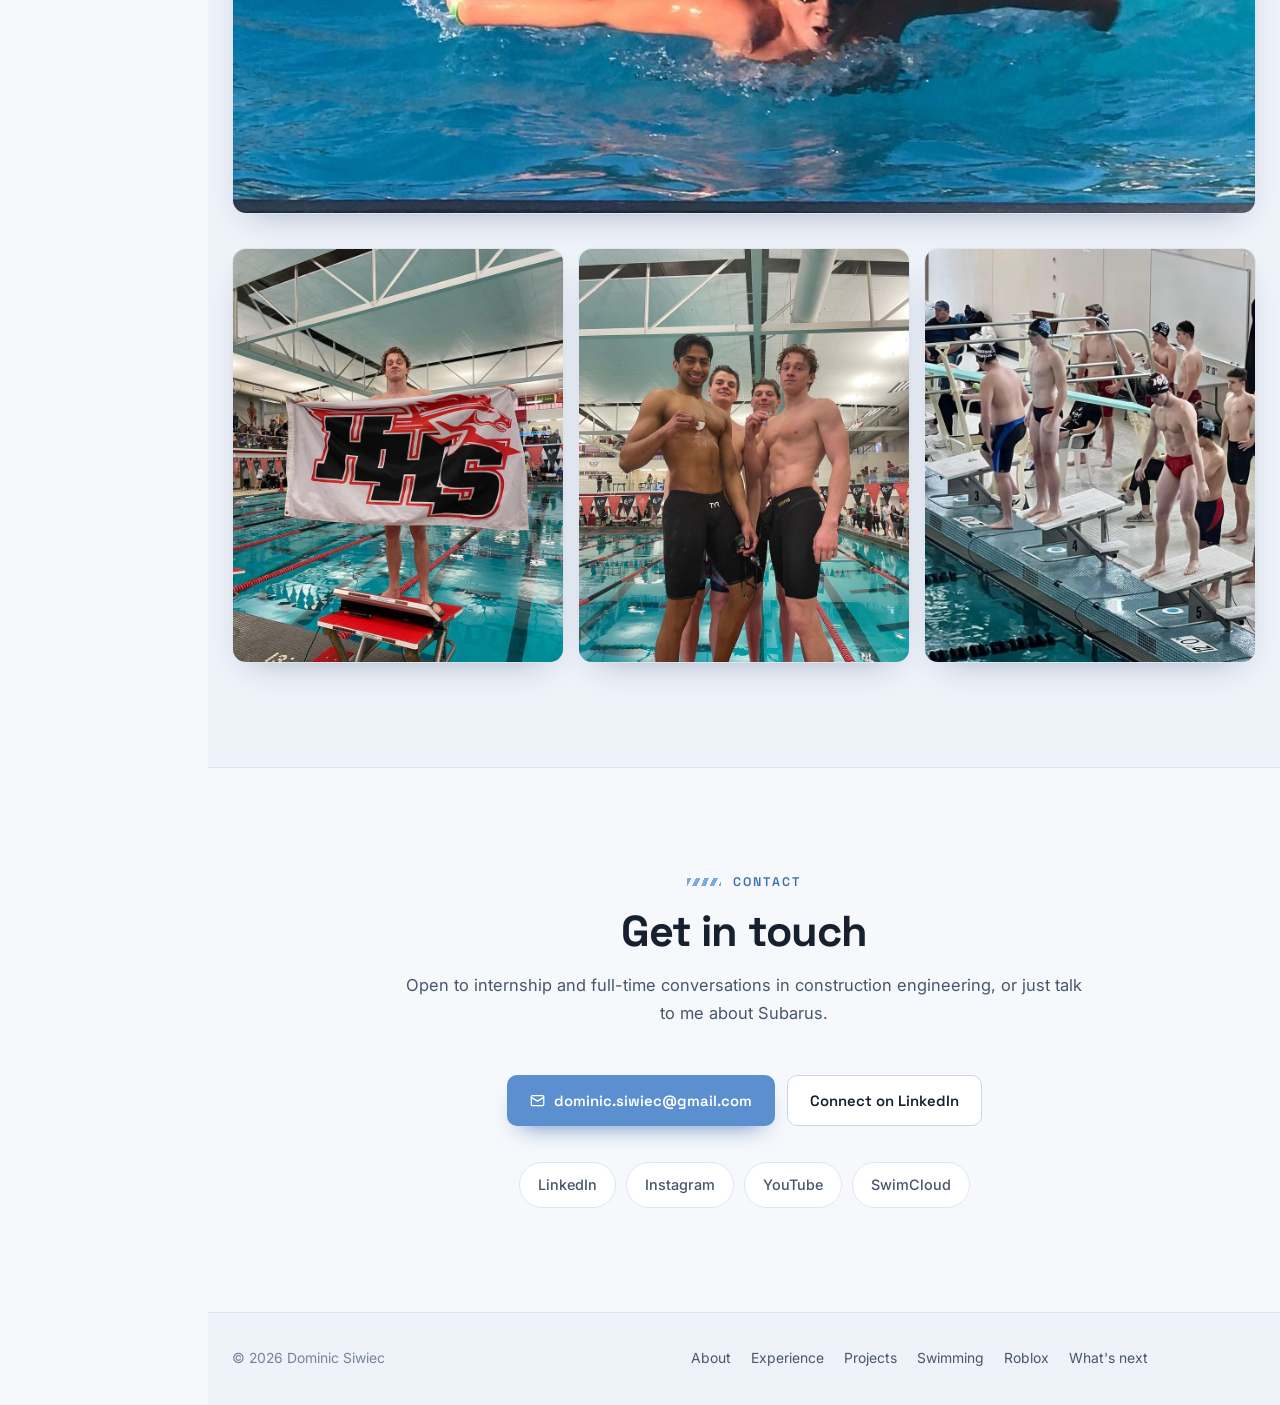
==== commit e24f8a7f: "Update index.html" ====
--- a/index.html
+++ b/index.html
@@ -72,17 +72,34 @@
 <aside class="rail" id="rail">
   <a class="rail-brand" href="/"><svg class="brand-gear" viewBox="0 0 24 24" aria-hidden="true"><path d="M 20.02,9.52 L 23.09,10.44 L 23.09,13.56 L 20.02,14.48 L 19.74,15.26 L 21.50,17.94 L 19.49,20.32 L 16.55,19.06 L 15.84,19.47 L 15.46,22.65 L 12.39,23.19 L 10.95,20.33 L 10.14,20.19 L 7.80,22.38 L 5.10,20.83 L 5.84,17.71 L 5.31,17.08 L 2.11,17.26 L 1.04,14.33 L 3.61,12.41 L 3.61,11.59 L 1.04,9.67 L 2.11,6.74 L 5.31,6.92 L 5.84,6.29 L 5.10,3.17 L 7.80,1.62 L 10.14,3.81 L 10.95,3.67 L 12.39,0.81 L 15.46,1.35 L 15.84,4.53 L 16.55,4.94 L 19.49,3.68 L 21.50,6.06 L 19.74,8.74 Z M 7.90,12.00 A 4.10,4.10 0 1 0 16.10,12.00 A 4.10,4.10 0 1 0 7.90,12.00 Z" fill="currentColor" fill-rule="evenodd"/></svg><span>Dominic Siwiec</span></a>
   <nav class="rail-nav" id="railNav" aria-label="Sections">
-    <a class="rail-link" href="/#about"><span class="rail-tick"></span><span class="rail-num">01</span><span class="rail-text">About</span></a>
-    <a class="rail-link" href="/#experience"><span class="rail-tick"></span><span class="rail-num">02</span><span class="rail-text">Experience</span></a>
-    <a class="rail-link" href="/#projects"><span class="rail-tick"></span><span class="rail-num">03</span><span class="rail-text">Projects</span></a>
-    <a class="rail-link rail-link--sub" href="/#youtube"><span class="rail-tick"></span><span class="rail-num"></span><span class="rail-text">YouTube</span></a>
-    <a class="rail-link rail-link--sub" href="/#roblox" data-match="/roblox/"><span class="rail-tick"></span><span class="rail-num"></span><span class="rail-text">Roblox</span></a>
-    <a class="rail-link rail-link--sub" href="/#hardware"><span class="rail-tick"></span><span class="rail-num"></span><span class="rail-text">Builds & resale</span></a>
-    <a class="rail-link rail-link--sub" href="/#wrx-2005" data-match="/wrx-2005/"><span class="rail-tick"></span><span class="rail-num"></span><span class="rail-text">2005 WRX</span></a>
-    <a class="rail-link rail-link--sub" href="/#wrx-2019" data-match="/wrx-2019/"><span class="rail-tick"></span><span class="rail-num"></span><span class="rail-text">2019 WRX</span></a>
-    <a class="rail-link" href="/#swimming"><span class="rail-tick"></span><span class="rail-num">04</span><span class="rail-text">Swimming</span></a>
-    <a class="rail-link" href="/future-plans/"><span class="rail-tick"></span><span class="rail-num">05</span><span class="rail-text">What's next</span></a>
-    <a class="rail-link" href="/#contact"><span class="rail-tick"></span><span class="rail-num">06</span><span class="rail-text">Contact</span></a>
+      <a class="rail-link" href="/#about"><span class="rail-tick"></span><span class="rail-num">01</span><span class="rail-text">About</span></a>
+      <a class="rail-link" href="/#experience"><span class="rail-tick"></span><span class="rail-num">02</span><span class="rail-text">Experience</span></a>
+    <div class="rail-group" data-group="projects">
+      <div class="rail-row">
+      <a class="rail-link" href="/#projects"><span class="rail-tick"></span><span class="rail-num">03</span><span class="rail-text">Projects</span></a>
+        <button class="rail-caret" type="button" aria-expanded="false" aria-label="Show Projects links"><svg viewBox="0 0 24 24" width="13" height="13" aria-hidden="true" fill="none" stroke="currentColor" stroke-width="2.6" stroke-linecap="round" stroke-linejoin="round"><path d="M8 10l4 4 4-4"/></svg></button>
+      </div>
+      <div class="rail-sub">
+      <a class="rail-link rail-link--sub" href="/#youtube"><span class="rail-tick"></span><span class="rail-num"></span><span class="rail-text">YouTube</span></a>
+      <a class="rail-link rail-link--sub" href="/#roblox" data-match="/roblox/"><span class="rail-tick"></span><span class="rail-num"></span><span class="rail-text">Roblox</span></a>
+      <a class="rail-link rail-link--sub" href="/#hardware"><span class="rail-tick"></span><span class="rail-num"></span><span class="rail-text">Builds & resale</span></a>
+      <a class="rail-link rail-link--sub" href="/#wrx-2005" data-match="/wrx-2005/"><span class="rail-tick"></span><span class="rail-num"></span><span class="rail-text">2005 WRX</span></a>
+      <a class="rail-link rail-link--sub" href="/#wrx-2019" data-match="/wrx-2019/"><span class="rail-tick"></span><span class="rail-num"></span><span class="rail-text">2019 WRX</span></a>
+      </div>
+    </div>
+      <a class="rail-link" href="/#swimming"><span class="rail-tick"></span><span class="rail-num">04</span><span class="rail-text">Swimming</span></a>
+    <div class="rail-group" data-group="next">
+      <div class="rail-row">
+      <a class="rail-link" href="/future-plans/" data-match="/future-plans/"><span class="rail-tick"></span><span class="rail-num">05</span><span class="rail-text">What's next</span></a>
+        <button class="rail-caret" type="button" aria-expanded="false" aria-label="Show What's next links"><svg viewBox="0 0 24 24" width="13" height="13" aria-hidden="true" fill="none" stroke="currentColor" stroke-width="2.6" stroke-linecap="round" stroke-linejoin="round"><path d="M8 10l4 4 4-4"/></svg></button>
+      </div>
+      <div class="rail-sub">
+      <a class="rail-link rail-link--sub" href="/future-plans/#rally"><span class="rail-tick"></span><span class="rail-num"></span><span class="rail-text">The rally goal</span></a>
+      <a class="rail-link rail-link--sub" href="/future-plans/#build"><span class="rail-tick"></span><span class="rail-num"></span><span class="rail-text">The build plan</span></a>
+      <a class="rail-link rail-link--sub" href="/future-plans/#after"><span class="rail-tick"></span><span class="rail-num"></span><span class="rail-text">After the WRX</span></a>
+      </div>
+    </div>
+      <a class="rail-link" href="/#contact"><span class="rail-tick"></span><span class="rail-num">06</span><span class="rail-text">Contact</span></a>
   </nav>
   <div class="rail-foot">
     <a href="https://www.linkedin.com/in/dominic-siwiec-5ab35b24a/" target="_blank" rel="noopener">LinkedIn</a>
@@ -223,7 +240,7 @@
 
     <div class="reveal" style="margin-top:36px;">
       <div class="photo-slot photo-slot--wide">
-          <img src="/images/dominic-wide.jpg" alt="Dominic Siwiec" loading="lazy" />
+          <img src="/images/dominic-ledge.jpg" alt="Dominic Siwiec looking out over the valley" loading="lazy" />
           <span class="photo-slot-label">Photo<small>Wide banner</small></span>
         </div>
     </div>
--- a/style.css
+++ b/style.css
@@ -1315,7 +1315,32 @@
 .rail-link--sub .rail-tick { width: 6px; opacity: .8; }
 .rail-link--sub:hover .rail-tick { width: 10px; }
 .rail-link--sub.is-active .rail-tick { width: 12px; }
-.rail-nav .rail-link--sub + .rail-link:not(.rail-link--sub) { margin-top: 12px; }
+/* collapsible groups */
+.rail-row { display: flex; align-items: center; }
+.rail-row .rail-link { flex: 1; min-width: 0; }
+
+.rail-caret {
+  flex: none;
+  width: 24px; height: 24px;
+  margin-right: 8px;
+  padding: 0;
+  border: 0;
+  background: none;
+  border-radius: 6px;
+  color: var(--muted);
+  display: inline-flex;
+  align-items: center;
+  justify-content: center;
+  cursor: pointer;
+  transition: transform .22s ease, color .18s ease, background .18s ease;
+}
+.rail-caret:hover { color: var(--accent-dk); background: var(--accent-tint); }
+.rail-caret:focus-visible { outline: 2px solid var(--accent); outline-offset: 1px; }
+.rail-group.is-open > .rail-row .rail-caret { transform: rotate(180deg); }
+
+.rail-sub { display: none; padding-bottom: 2px; }
+.rail-group.is-open .rail-sub { display: block; }
+.rail-group.is-open { margin-bottom: 8px; }
 
 .rail-foot {
   display: flex;
@@ -1419,6 +1444,11 @@
    Photo row variants
    ========================================================================== */
 .photo-row--tall .photo-slot { aspect-ratio: 4 / 5; }
+
+/* one photo standing on its own, for a portrait shot that carries a section */
+.photo-feature { max-width: 460px; margin: 0 auto; }
+.photo-feature .photo-slot { aspect-ratio: 3 / 4; }
+.photo-feature .photo-caption { text-align: center; border: 0; padding-left: 0; }
 .photo-row--four { grid-template-columns: repeat(auto-fit, minmax(min(210px, 100%), 1fr)); }
 .photo-row--mini {
   grid-template-columns: repeat(3, 1fr);
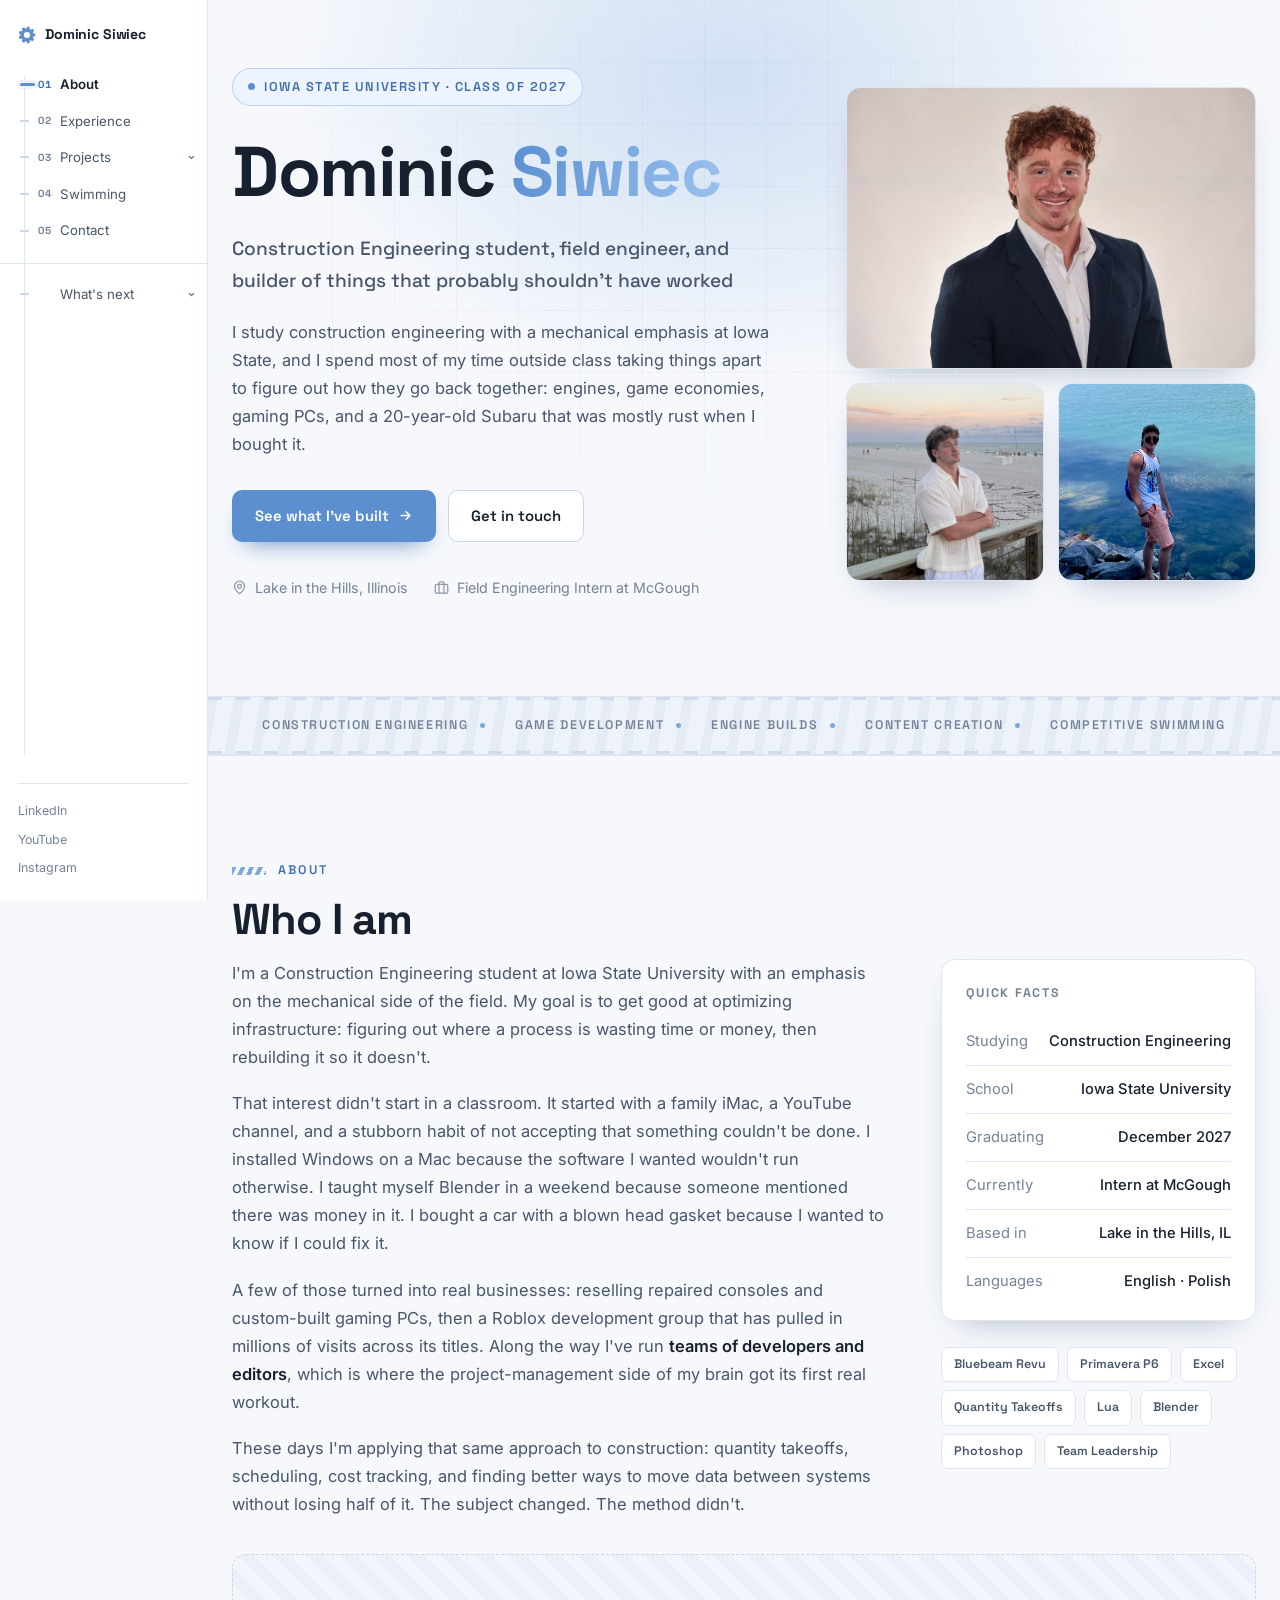
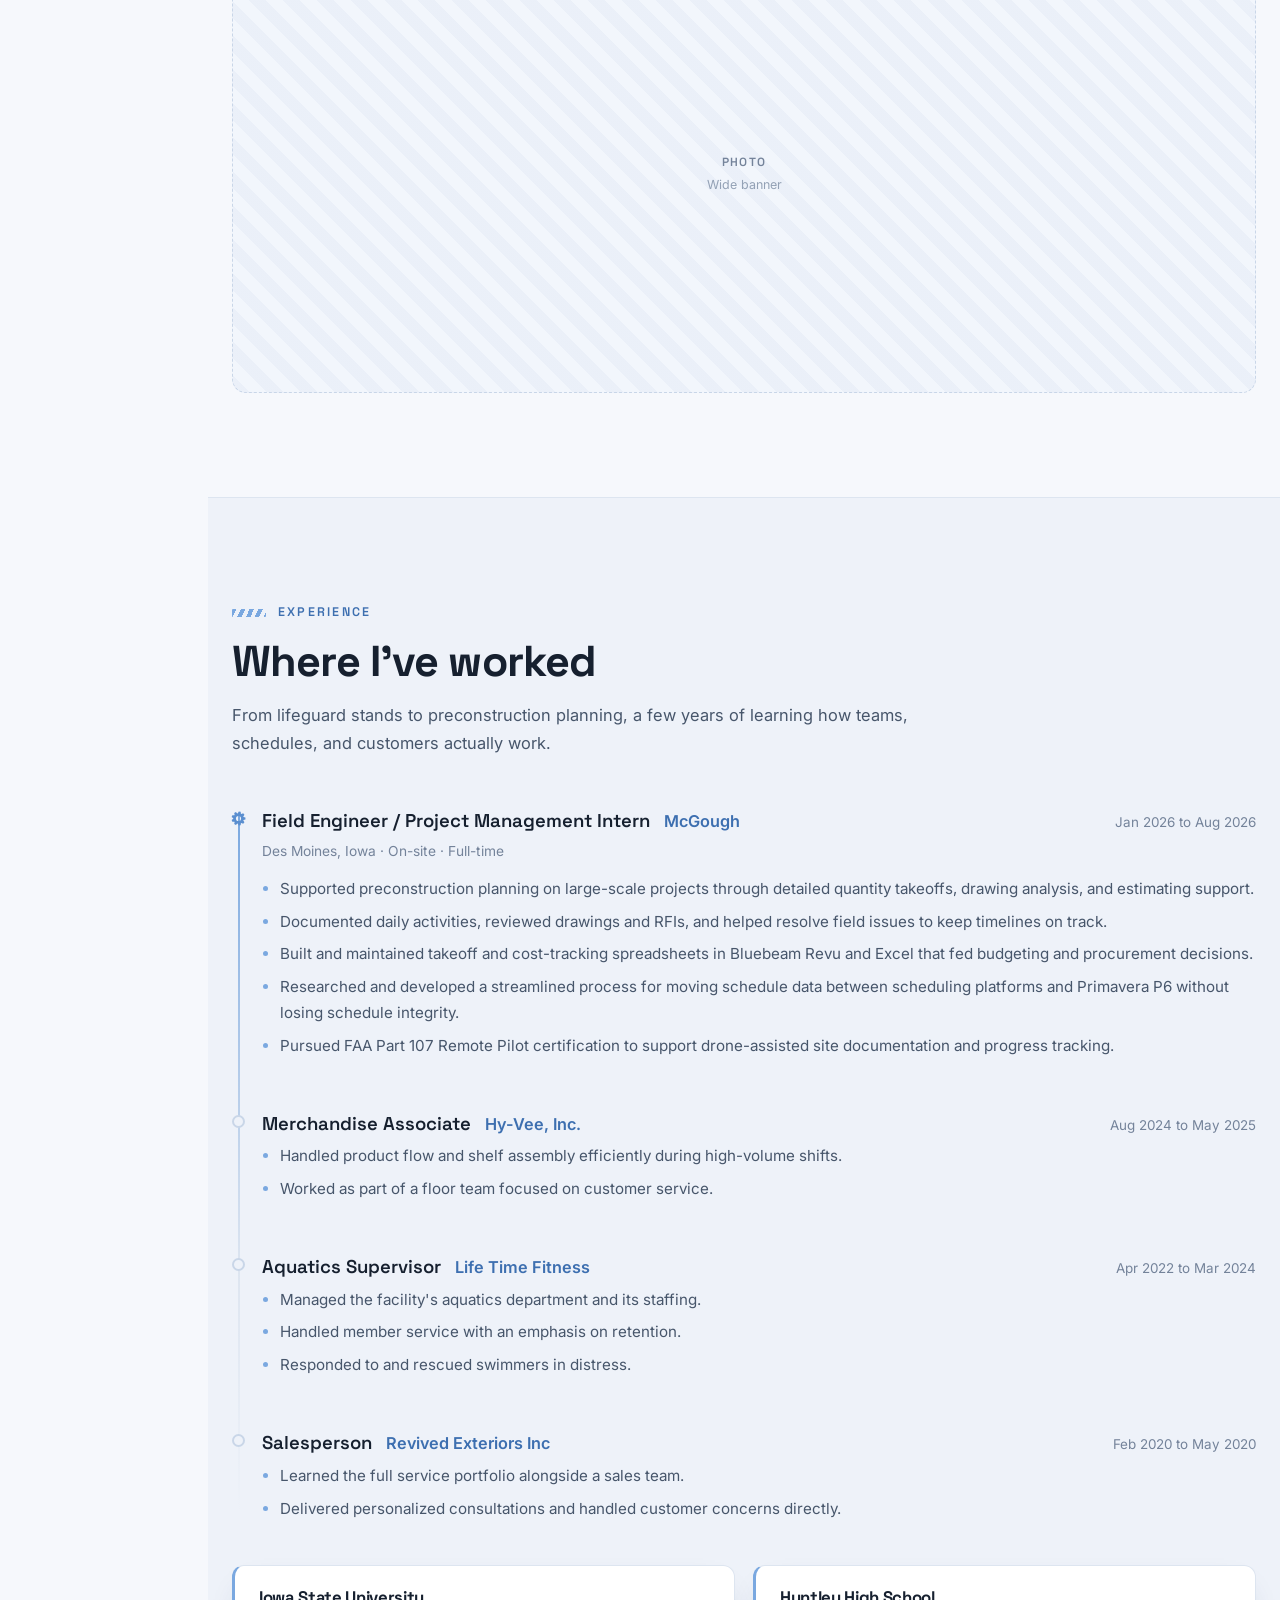
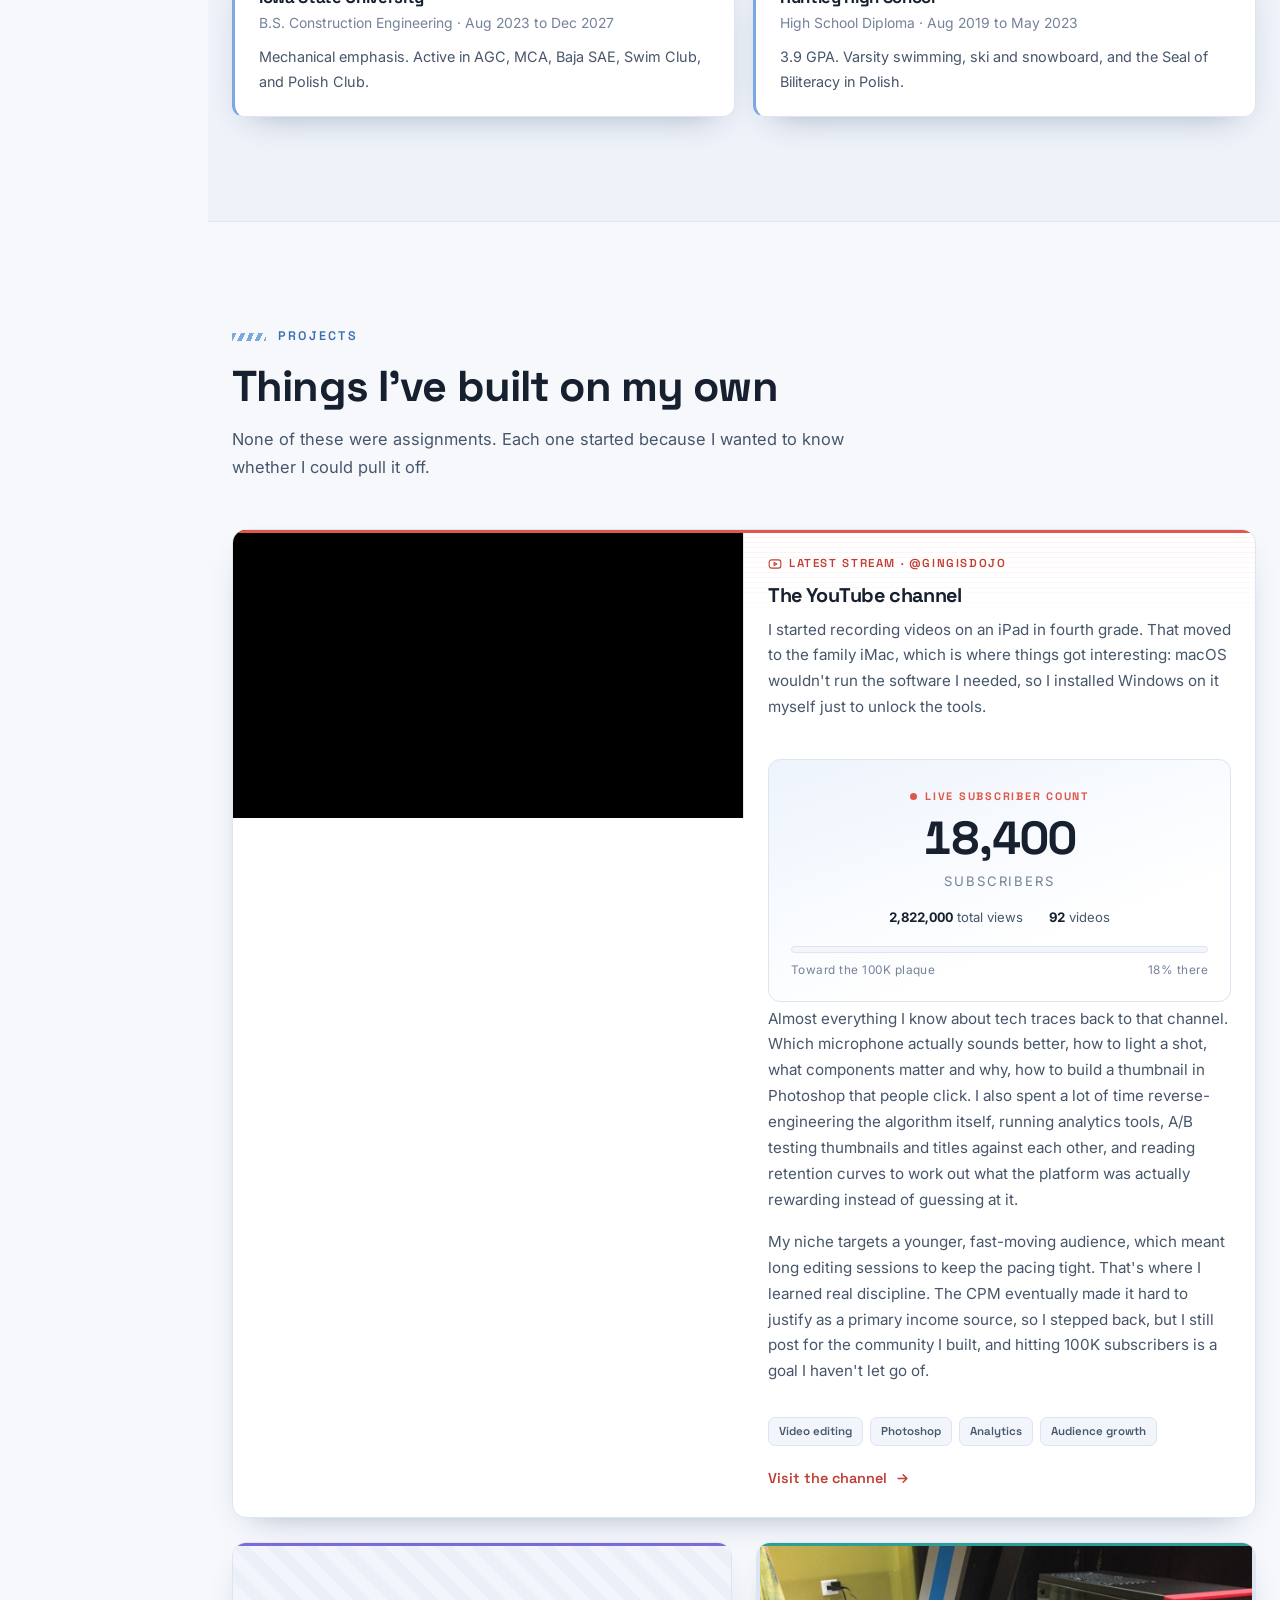
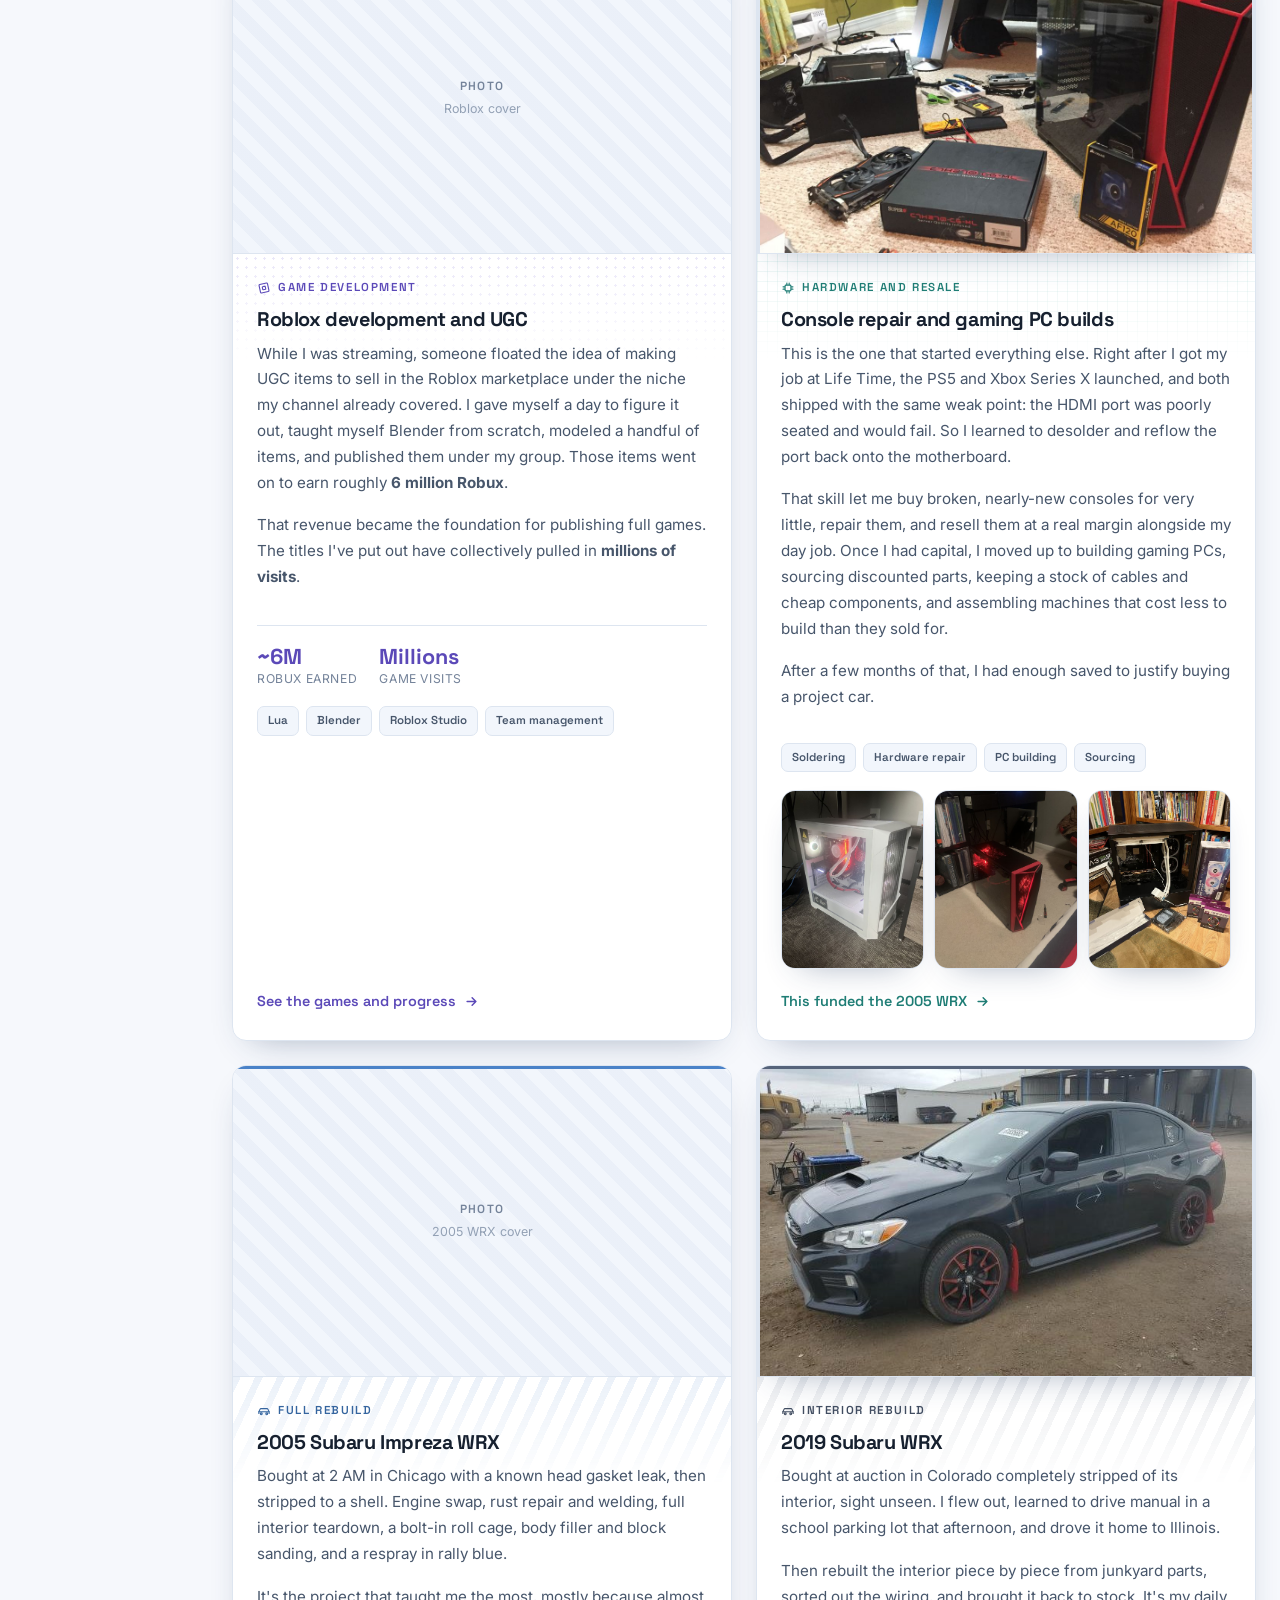
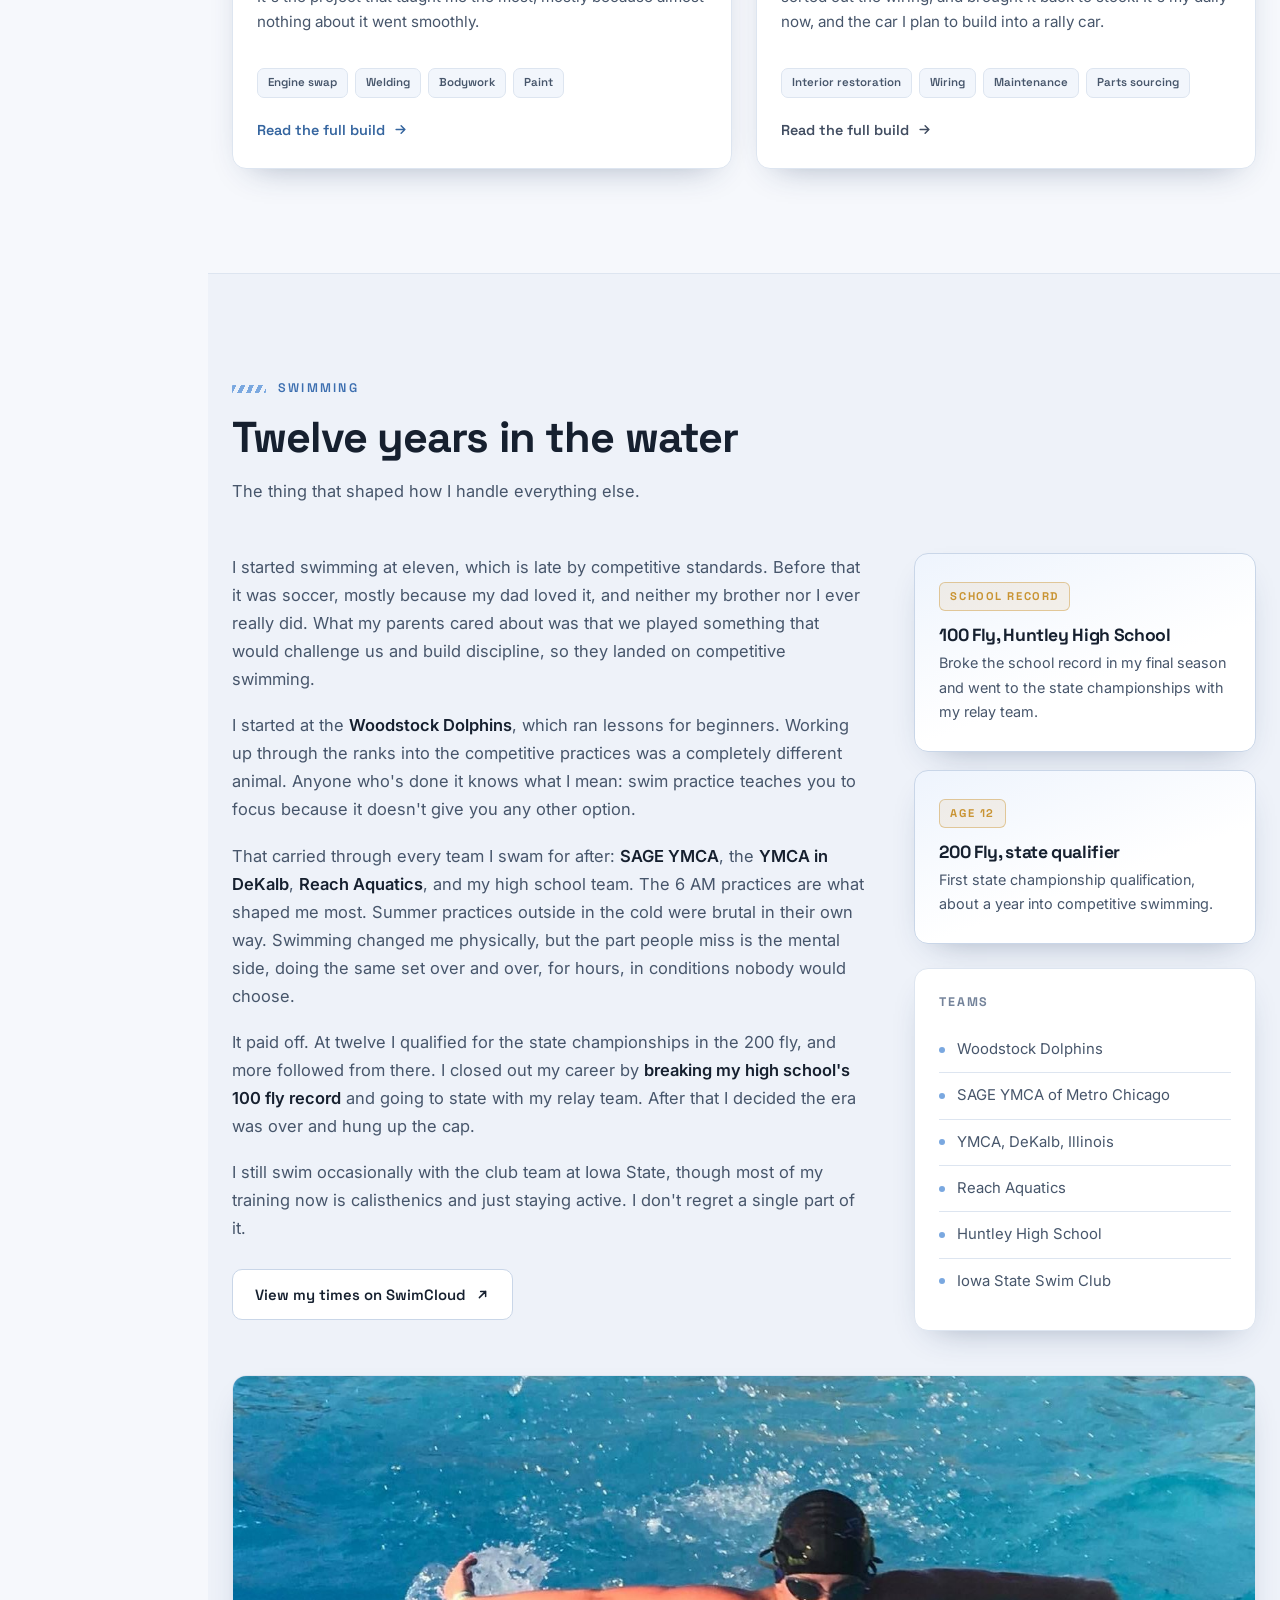
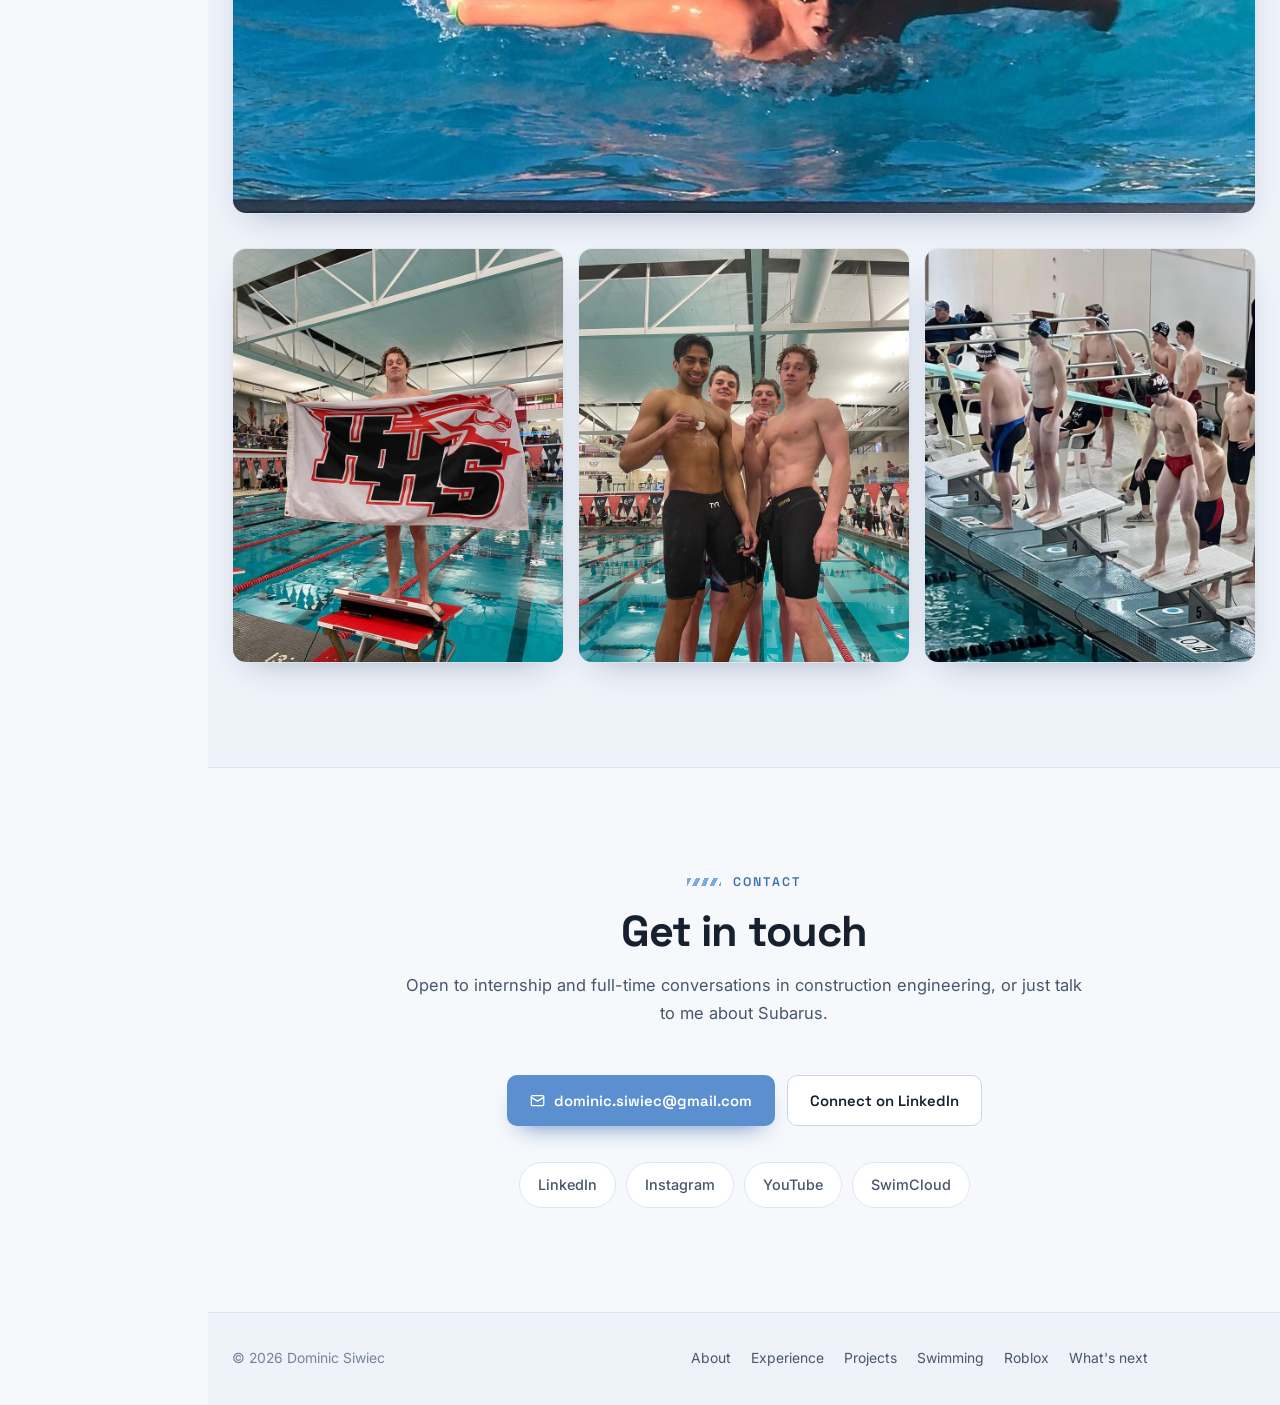
==== commit 49eaa71c: "Update index.html" ====
--- a/index.html
+++ b/index.html
@@ -88,9 +88,10 @@
       </div>
     </div>
       <a class="rail-link" href="/#swimming"><span class="rail-tick"></span><span class="rail-num">04</span><span class="rail-text">Swimming</span></a>
-    <div class="rail-group" data-group="next">
+      <a class="rail-link" href="/#contact"><span class="rail-tick"></span><span class="rail-num">05</span><span class="rail-text">Contact</span></a>
+    <div class="rail-group rail-group--offsite" data-group="next">
       <div class="rail-row">
-      <a class="rail-link" href="/future-plans/" data-match="/future-plans/"><span class="rail-tick"></span><span class="rail-num">05</span><span class="rail-text">What's next</span></a>
+      <a class="rail-link" href="/future-plans/" data-match="/future-plans/"><span class="rail-tick"></span><span class="rail-num"></span><span class="rail-text">What's next</span></a>
         <button class="rail-caret" type="button" aria-expanded="false" aria-label="Show What's next links"><svg viewBox="0 0 24 24" width="13" height="13" aria-hidden="true" fill="none" stroke="currentColor" stroke-width="2.6" stroke-linecap="round" stroke-linejoin="round"><path d="M8 10l4 4 4-4"/></svg></button>
       </div>
       <div class="rail-sub">
@@ -99,12 +100,11 @@
       <a class="rail-link rail-link--sub" href="/future-plans/#after"><span class="rail-tick"></span><span class="rail-num"></span><span class="rail-text">After the WRX</span></a>
       </div>
     </div>
-      <a class="rail-link" href="/#contact"><span class="rail-tick"></span><span class="rail-num">06</span><span class="rail-text">Contact</span></a>
   </nav>
   <div class="rail-foot">
     <a href="https://www.linkedin.com/in/dominic-siwiec-5ab35b24a/" target="_blank" rel="noopener">LinkedIn</a>
     <a href="https://www.youtube.com/@GingisDojo" target="_blank" rel="noopener">YouTube</a>
-    <a href="https://www.swimcloud.com/swimmer/1989784/" target="_blank" rel="noopener">SwimCloud</a>
+    <a href="https://www.instagram.com/dom_siwiec/" target="_blank" rel="noopener">Instagram</a>
   </div>
 </aside>
 
--- a/style.css
+++ b/style.css
@@ -1317,12 +1317,12 @@
 .rail-link--sub.is-active .rail-tick { width: 12px; }
 /* collapsible groups */
 .rail-row { display: flex; align-items: center; }
-.rail-row .rail-link { flex: 1; min-width: 0; }
+.rail-row .rail-link { flex: 1; min-width: 0; padding-right: 2px; }
 
 .rail-caret {
   flex: none;
-  width: 24px; height: 24px;
-  margin-right: 8px;
+  width: 22px; height: 22px;
+  margin-right: 5px;
   padding: 0;
   border: 0;
   background: none;
@@ -1337,6 +1337,13 @@
 .rail-caret:hover { color: var(--accent-dk); background: var(--accent-tint); }
 .rail-caret:focus-visible { outline: 2px solid var(--accent); outline-offset: 1px; }
 .rail-group.is-open > .rail-row .rail-caret { transform: rotate(180deg); }
+
+/* a group that leaves the page sits below the numbered sections */
+.rail-group--offsite {
+  margin-top: 14px;
+  padding-top: 12px;
+  border-top: 1px solid var(--border);
+}
 
 .rail-sub { display: none; padding-bottom: 2px; }
 .rail-group.is-open .rail-sub { display: block; }
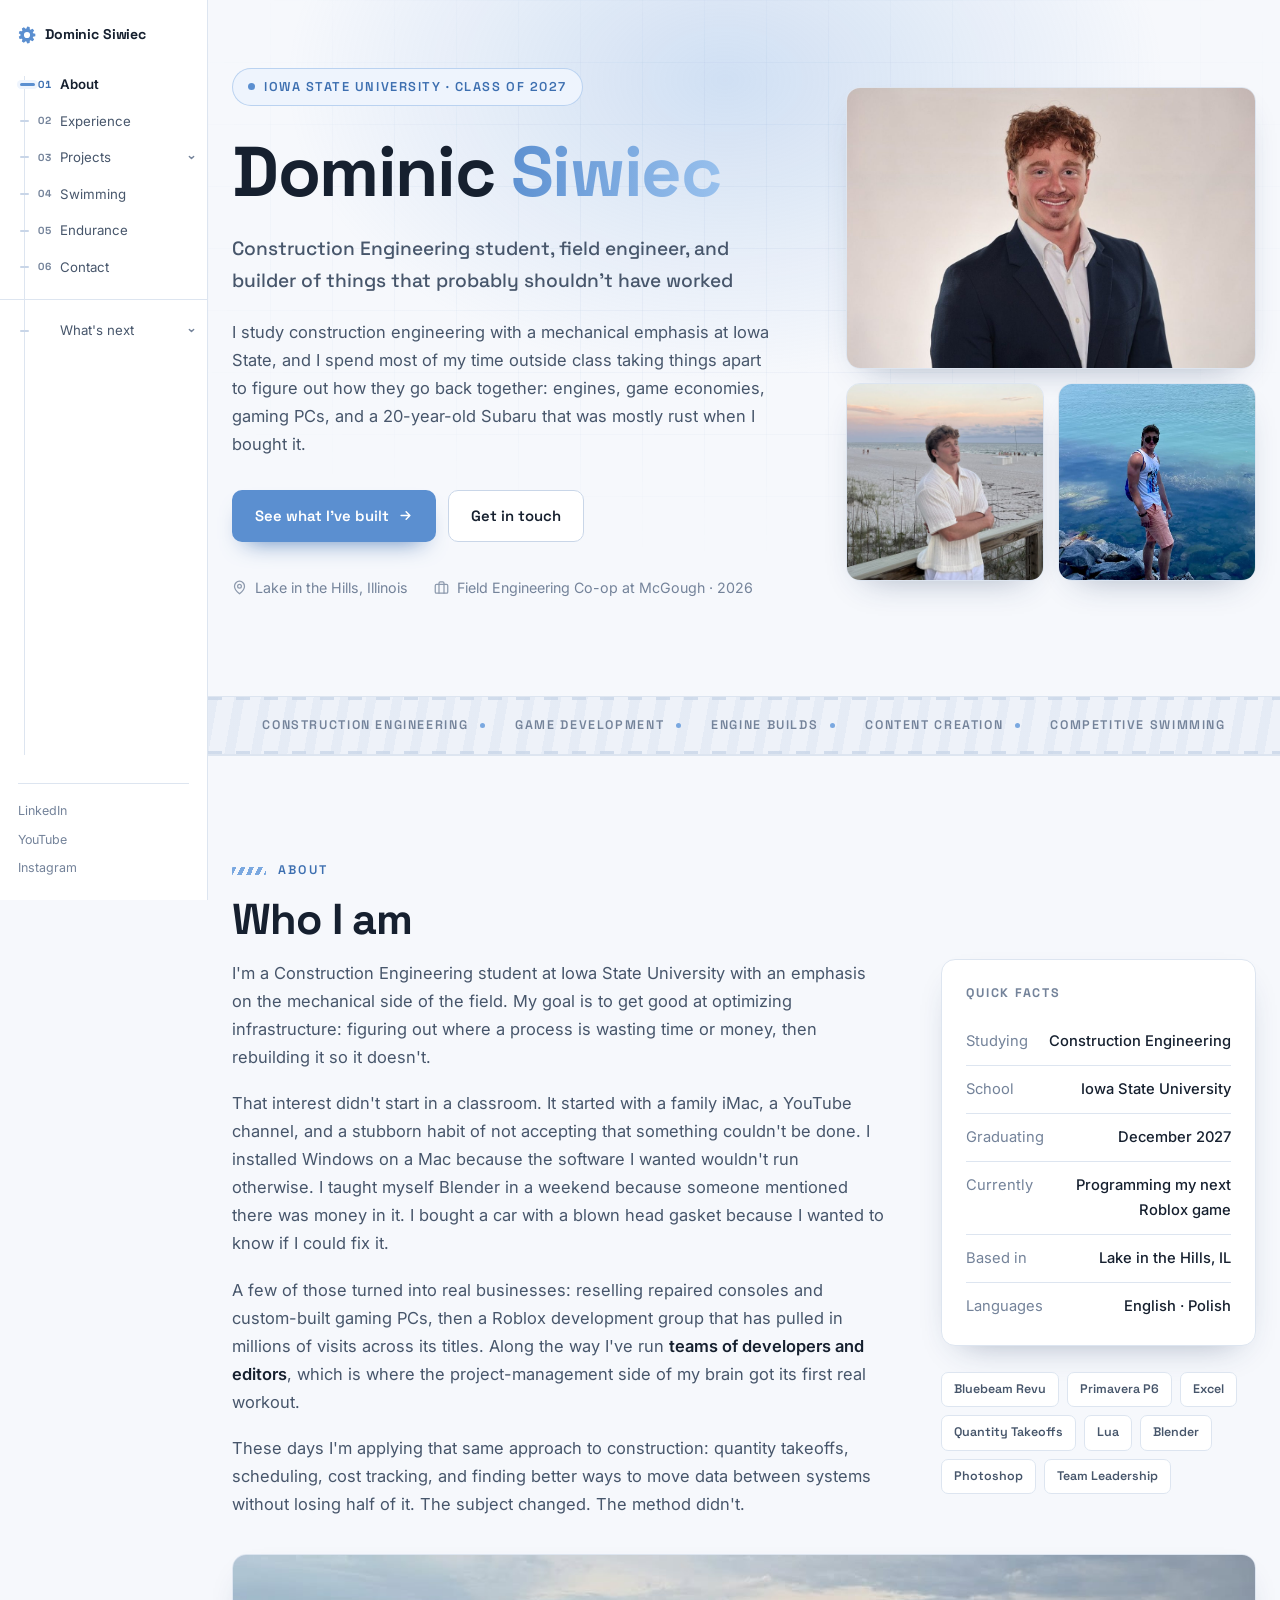
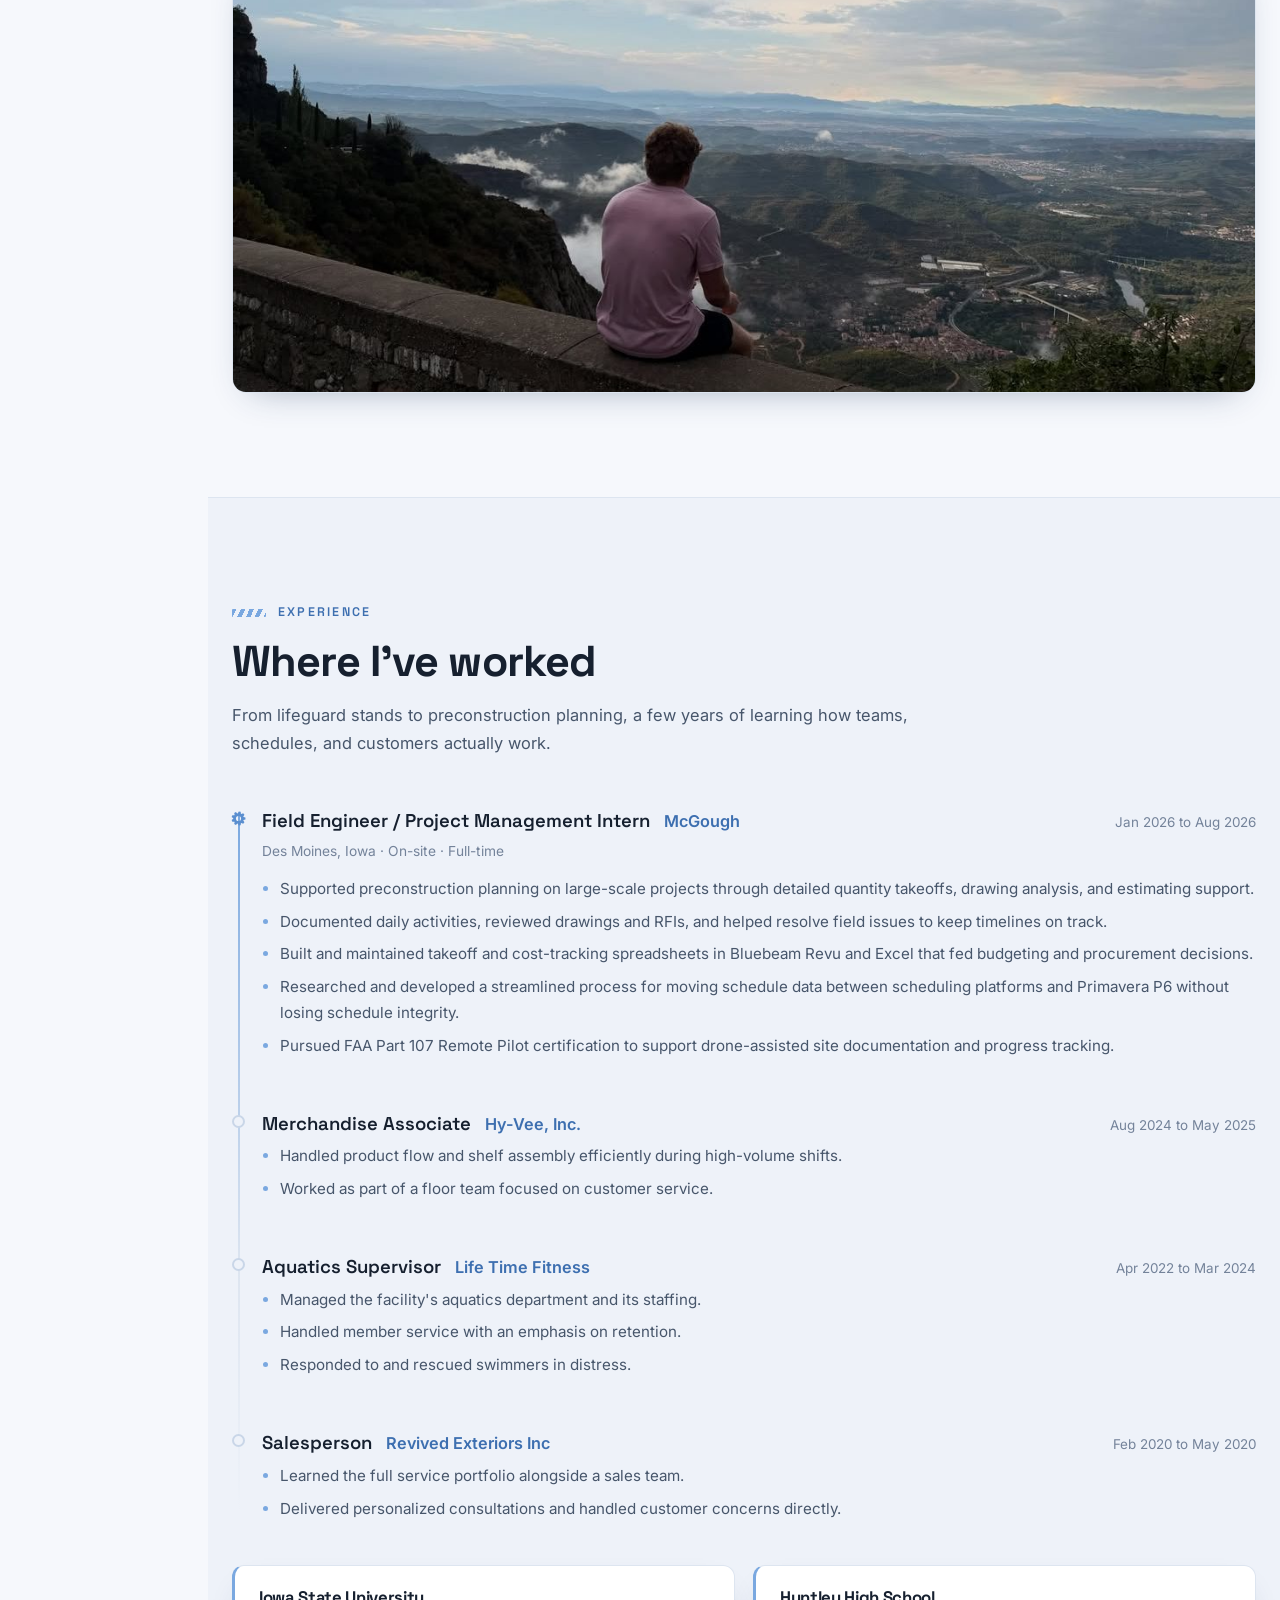
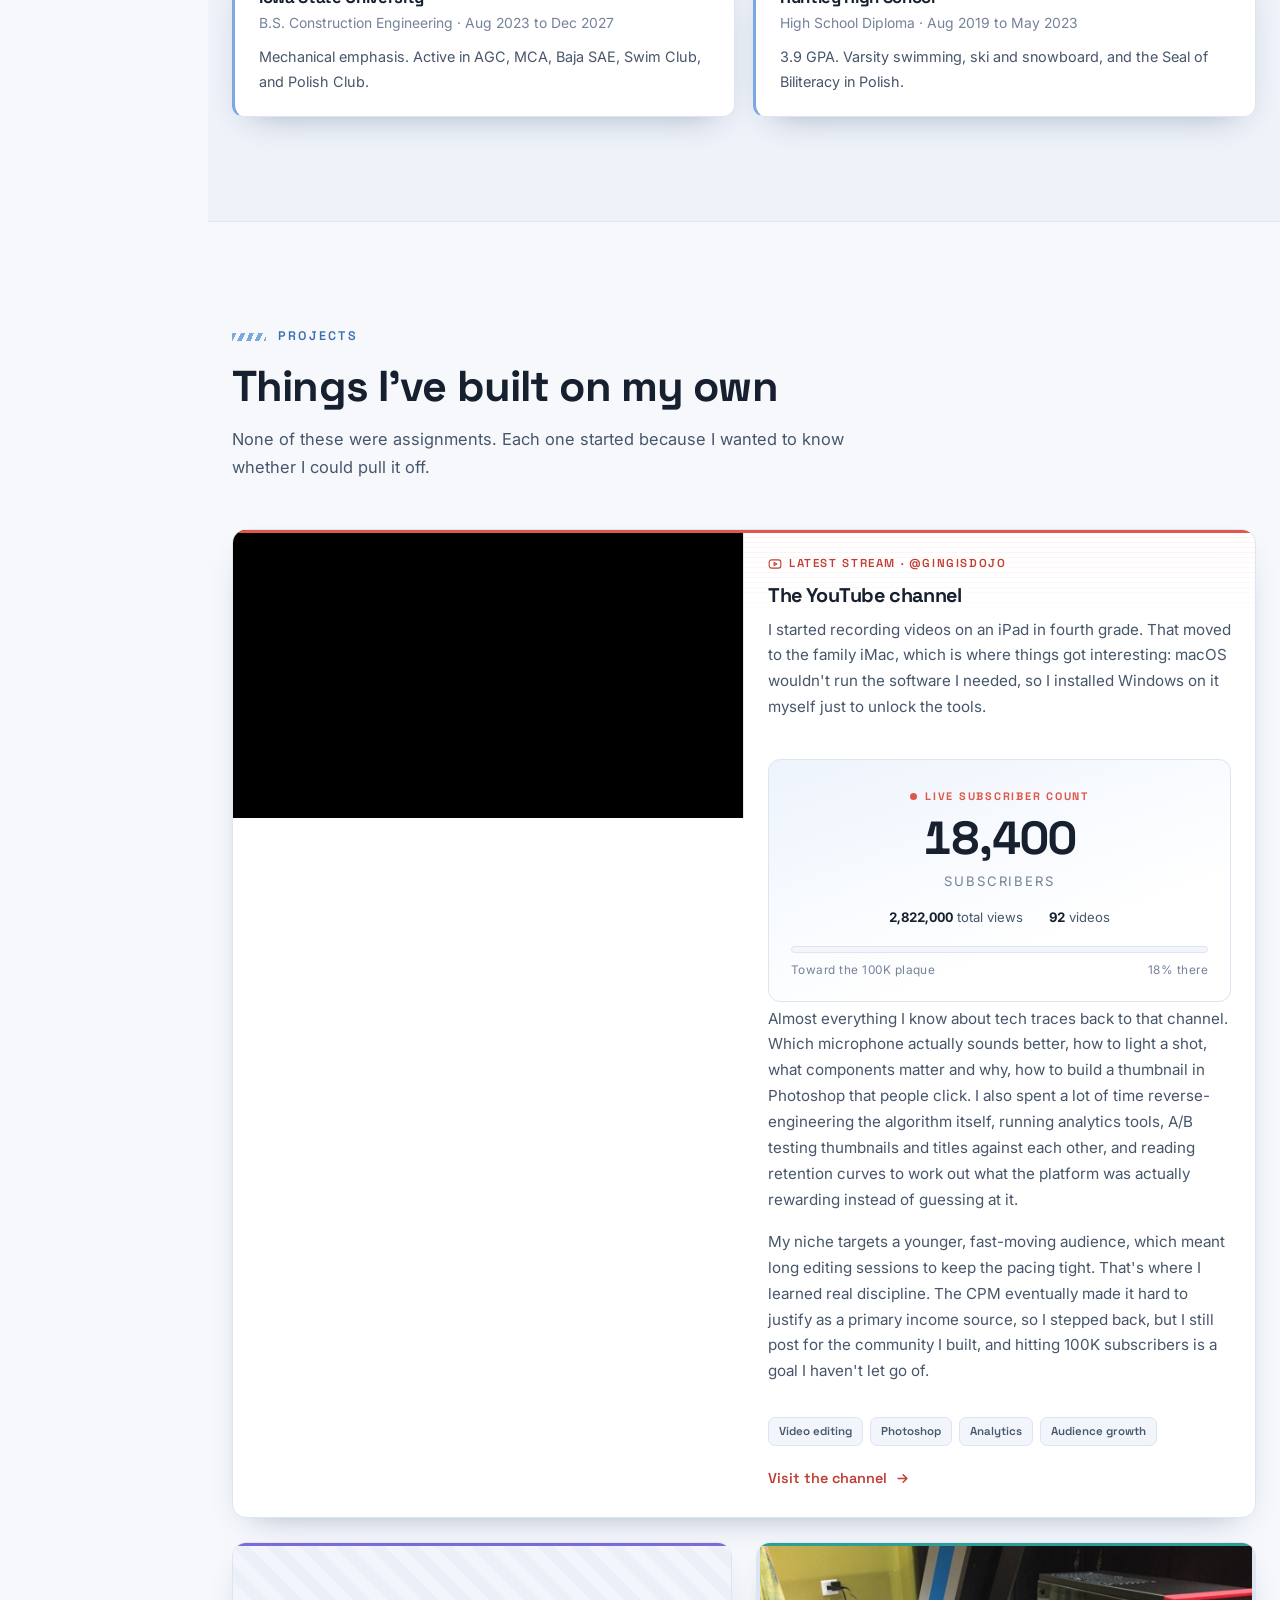
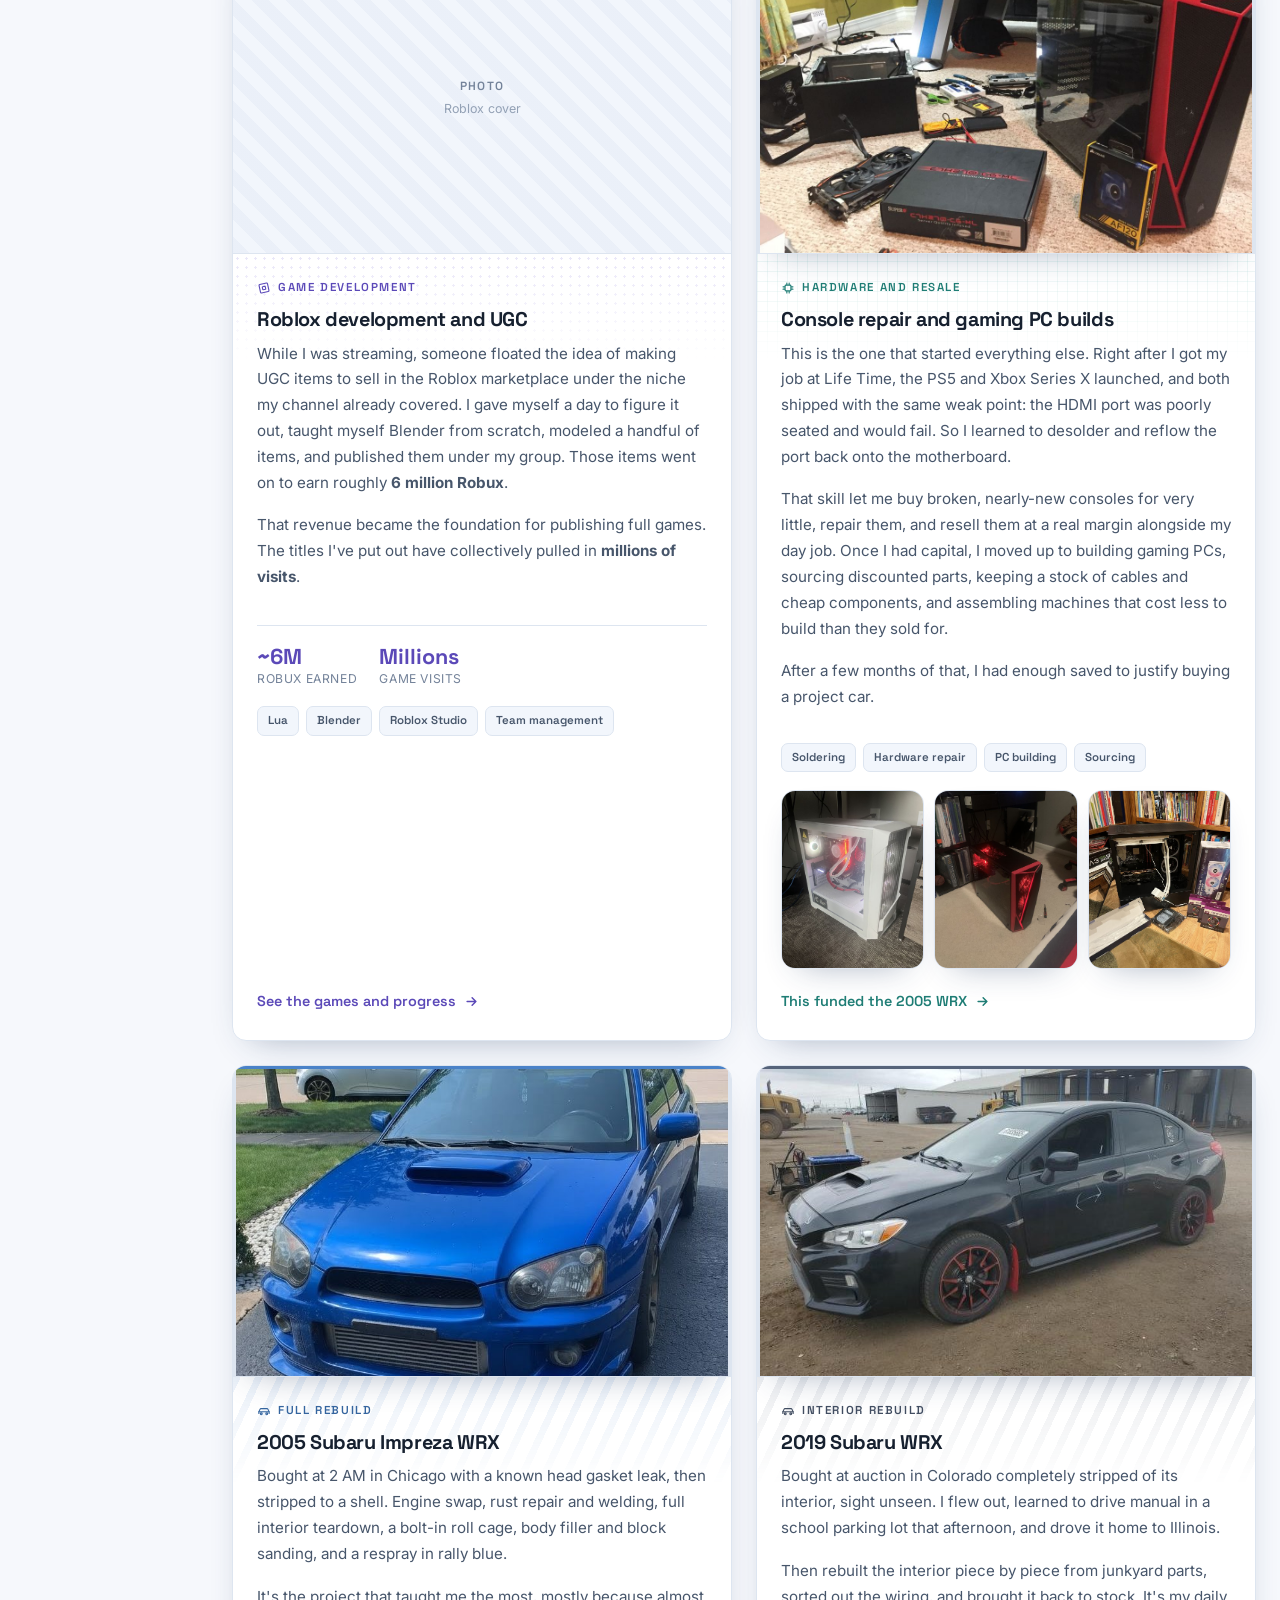
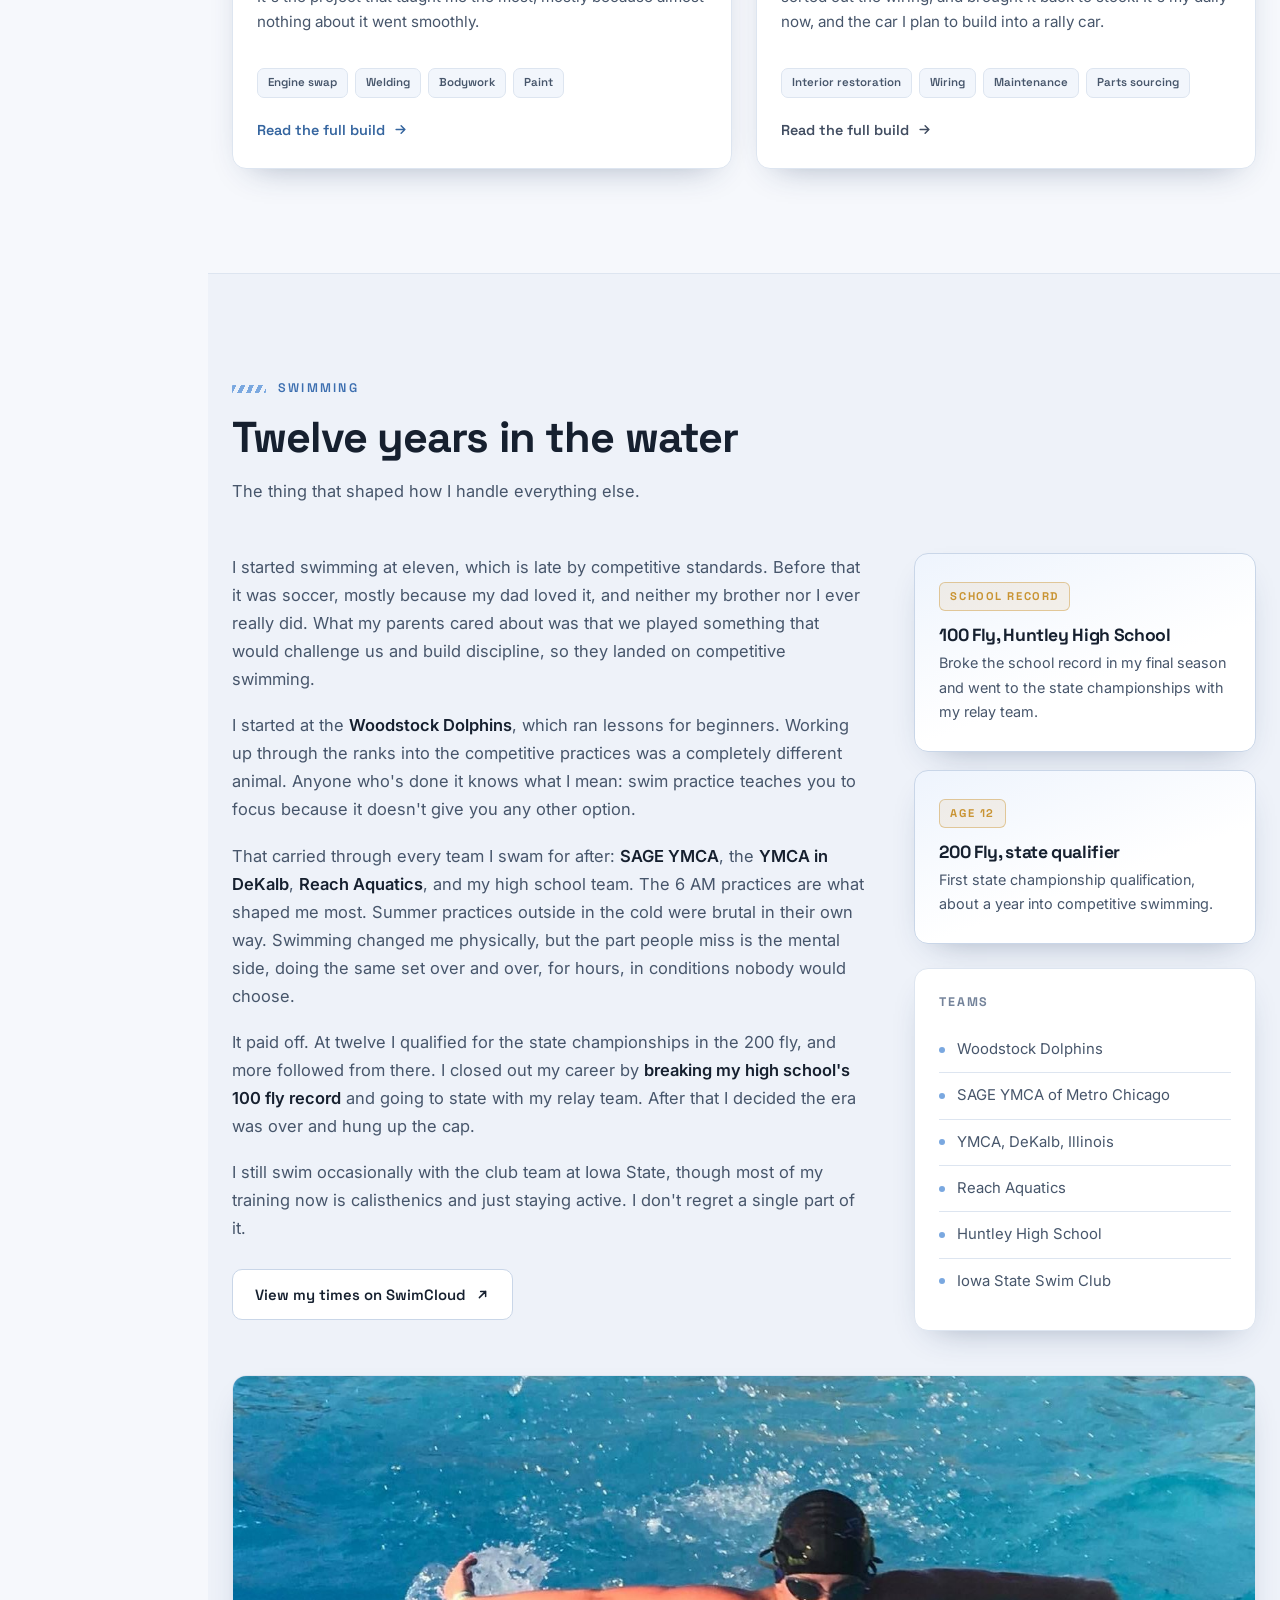
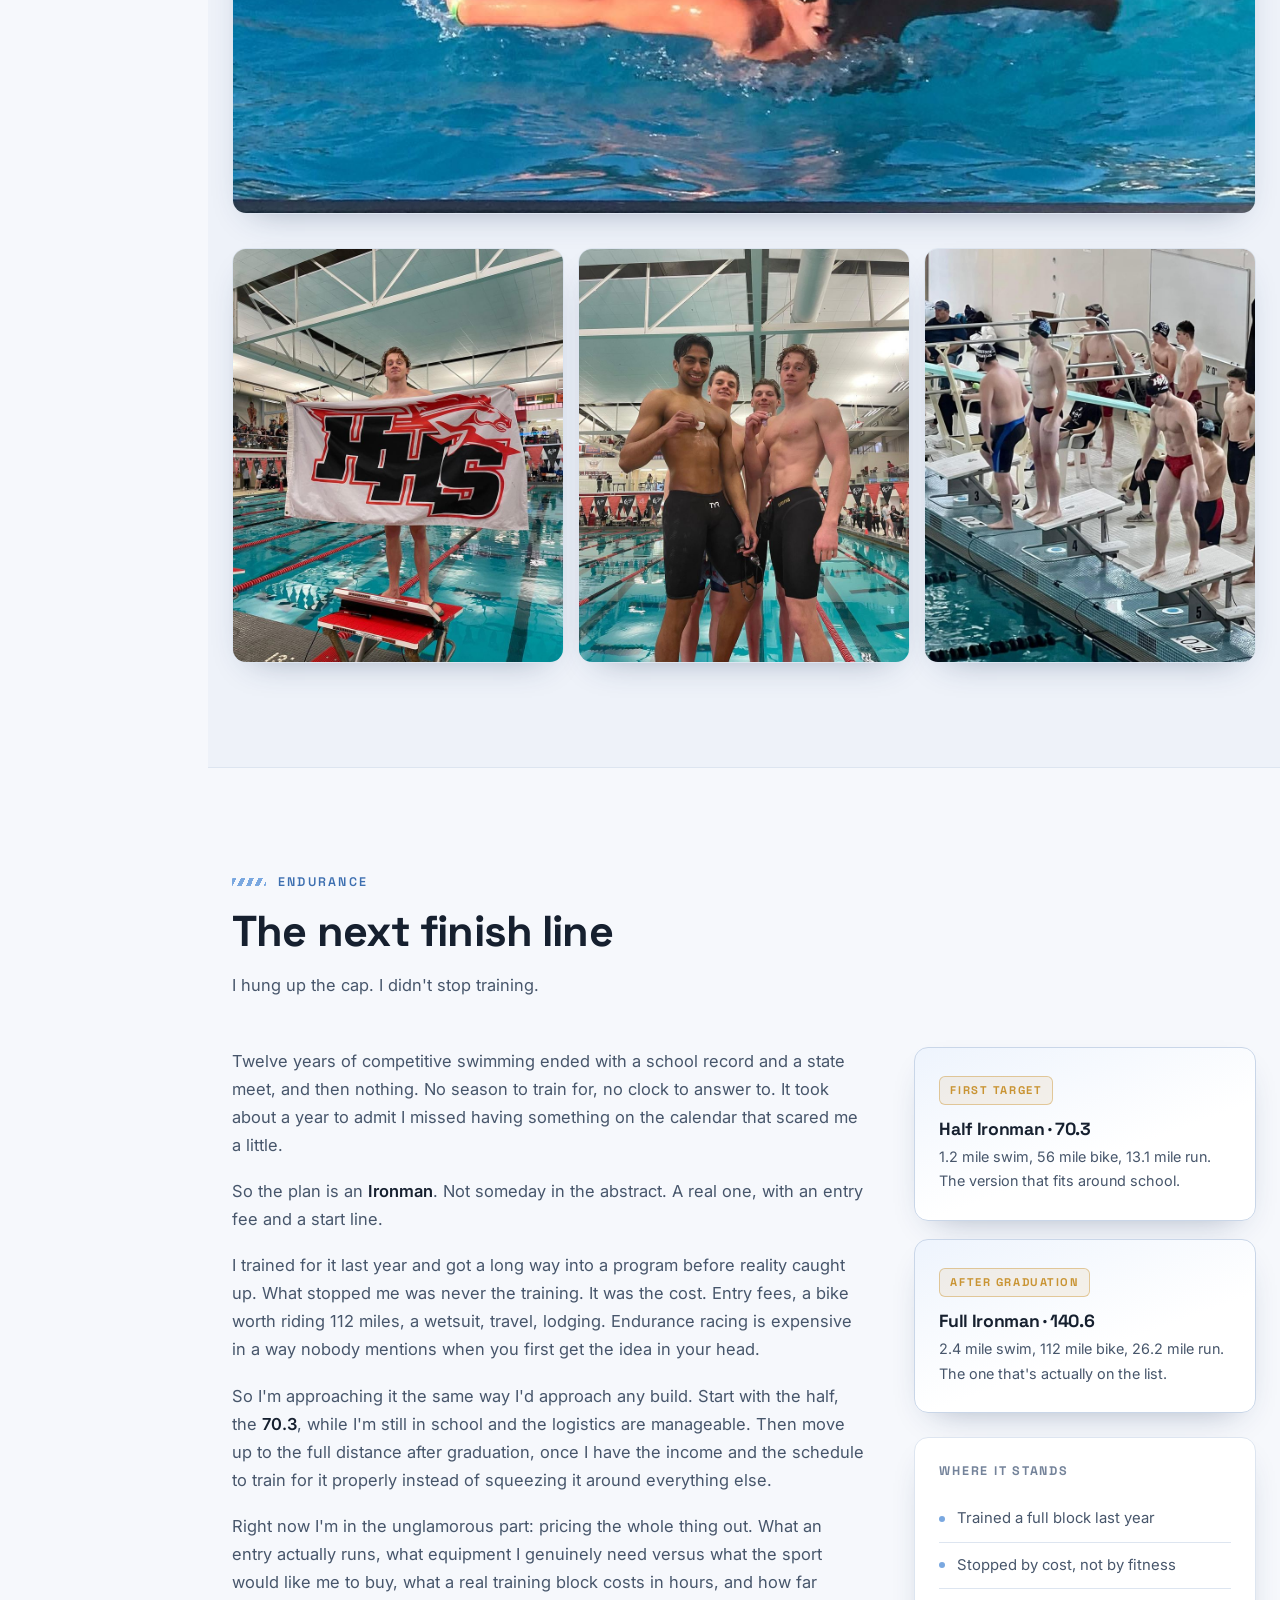
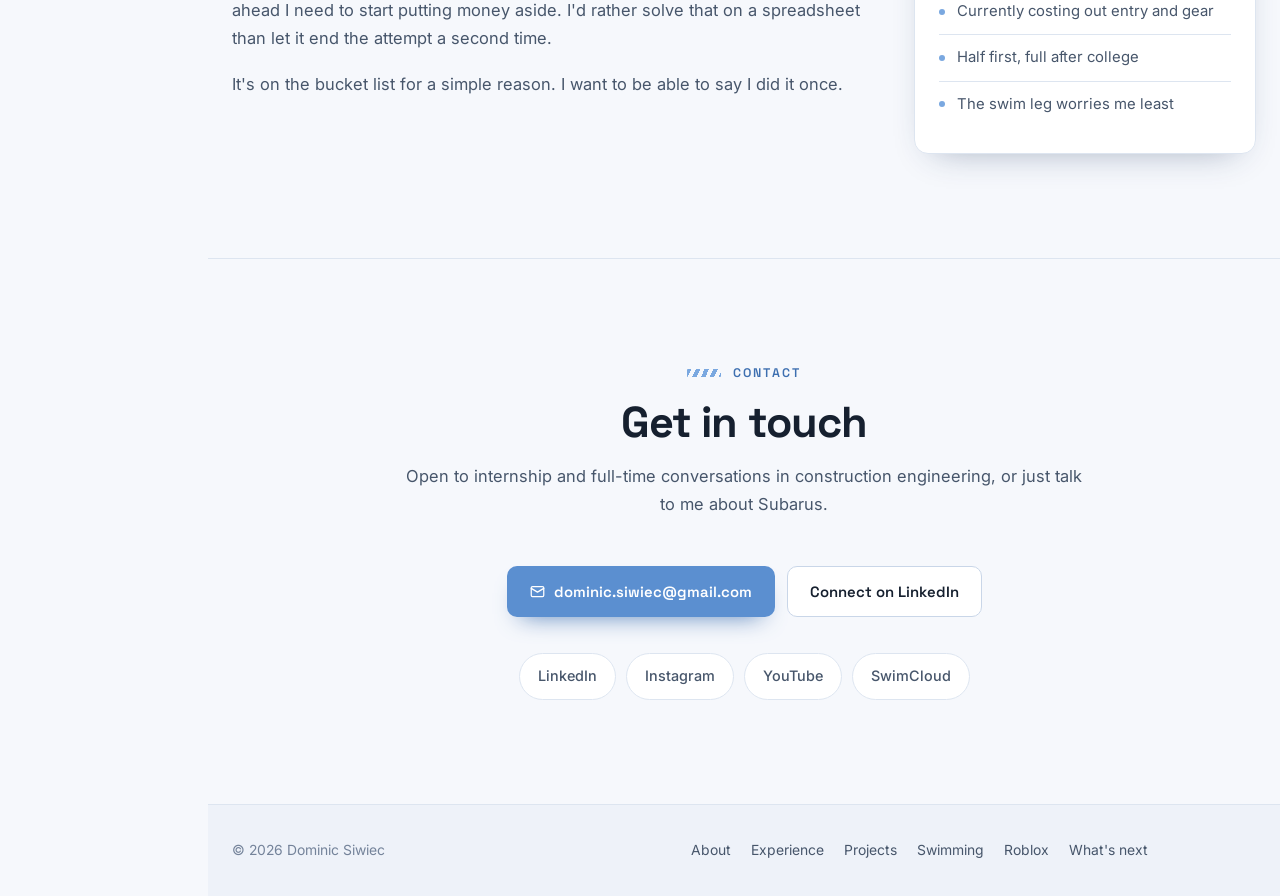
==== commit a96ad081: "Add Endurance section, update Quick Facts" ====
--- a/index.html
+++ b/index.html
@@ -88,7 +88,8 @@
       </div>
     </div>
       <a class="rail-link" href="/#swimming"><span class="rail-tick"></span><span class="rail-num">04</span><span class="rail-text">Swimming</span></a>
-      <a class="rail-link" href="/#contact"><span class="rail-tick"></span><span class="rail-num">05</span><span class="rail-text">Contact</span></a>
+      <a class="rail-link" href="/#endurance"><span class="rail-tick"></span><span class="rail-num">05</span><span class="rail-text">Endurance</span></a>
+      <a class="rail-link" href="/#contact"><span class="rail-tick"></span><span class="rail-num">06</span><span class="rail-text">Contact</span></a>
     <div class="rail-group rail-group--offsite" data-group="next">
       <div class="rail-row">
       <a class="rail-link" href="/future-plans/" data-match="/future-plans/"><span class="rail-tick"></span><span class="rail-num"></span><span class="rail-text">What's next</span></a>
@@ -119,6 +120,7 @@
       <a href="#experience">Experience</a>
       <a href="#projects">Projects</a>
       <a href="#swimming">Swimming</a>
+      <a href="#endurance">Endurance</a>
       <a href="#contact">Contact</a>
     </nav>
   </div>
@@ -147,7 +149,7 @@
         </span>
         <span>
           <svg width="15" height="15" viewBox="0 0 24 24" fill="none" stroke="currentColor" stroke-width="2" stroke-linecap="round" stroke-linejoin="round"><rect x="2" y="7" width="20" height="14" rx="2"/><path d="M16 21V5a2 2 0 00-2-2h-4a2 2 0 00-2 2v16"/></svg>
-          Field Engineering Intern at McGough
+          Field Engineering Co-op at McGough &middot; 2026
         </span>
       </div>
     </div>
@@ -220,7 +222,7 @@
             <li><span class="k">Studying</span><span class="v">Construction Engineering</span></li>
             <li><span class="k">School</span><span class="v">Iowa State University</span></li>
             <li><span class="k">Graduating</span><span class="v">December 2027</span></li>
-            <li><span class="k">Currently</span><span class="v">Intern at McGough</span></li>
+            <li><span class="k">Currently</span><span class="v">Programming my next Roblox game</span></li>
             <li><span class="k">Based in</span><span class="v">Lake in the Hills, IL</span></li>
             <li><span class="k">Languages</span><span class="v">English &middot; Polish</span></li>
           </ul>
@@ -637,6 +639,74 @@
   </div>
 </section>
 
+<!-- ==================== ENDURANCE ==================== -->
+<section class="section" id="endurance">
+  <div class="wrap">
+    <div class="section-label">Endurance</div>
+    <h2 class="section-title">The next finish line</h2>
+    <p class="section-intro">I hung up the cap. I didn't stop training.</p>
+
+    <div class="swim-grid reveal">
+      <div class="prose">
+        <p>
+          Twelve years of competitive swimming ended with a school record and a state meet, and then
+          nothing. No season to train for, no clock to answer to. It took about a year to admit I
+          missed having something on the calendar that scared me a little.
+        </p>
+        <p>
+          So the plan is an <strong>Ironman</strong>. Not someday in the abstract. A real one, with an
+          entry fee and a start line.
+        </p>
+        <p>
+          I trained for it last year and got a long way into a program before reality caught up. What
+          stopped me was never the training. It was the cost. Entry fees, a bike worth riding 112
+          miles, a wetsuit, travel, lodging. Endurance racing is expensive in a way nobody mentions
+          when you first get the idea in your head.
+        </p>
+        <p>
+          So I'm approaching it the same way I'd approach any build. Start with the half, the
+          <strong>70.3</strong>, while I'm still in school and the logistics are manageable. Then move
+          up to the full distance after graduation, once I have the income and the schedule to train
+          for it properly instead of squeezing it around everything else.
+        </p>
+        <p>
+          Right now I'm in the unglamorous part: pricing the whole thing out. What an entry actually
+          runs, what equipment I genuinely need versus what the sport would like me to buy, what a
+          real training block costs in hours, and how far ahead I need to start putting money aside.
+          I'd rather solve that on a spreadsheet than let it end the attempt a second time.
+        </p>
+        <p>
+          It's on the bucket list for a simple reason. I want to be able to say I did it once.
+        </p>
+      </div>
+
+      <aside>
+        <div class="record-card">
+          <span class="record-tag">First target</span>
+          <h4>Half Ironman &middot; 70.3</h4>
+          <p>1.2 mile swim, 56 mile bike, 13.1 mile run. The version that fits around school.</p>
+        </div>
+        <div class="record-card">
+          <span class="record-tag">After graduation</span>
+          <h4>Full Ironman &middot; 140.6</h4>
+          <p>2.4 mile swim, 112 mile bike, 26.2 mile run. The one that's actually on the list.</p>
+        </div>
+
+        <div class="fact-card" style="margin-top:24px;">
+          <h4>Where it stands</h4>
+          <ul class="team-list">
+            <li>Trained a full block last year</li>
+            <li>Stopped by cost, not by fitness</li>
+            <li>Currently costing out entry and gear</li>
+            <li>Half first, full after college</li>
+            <li>The swim leg worries me least</li>
+          </ul>
+        </div>
+      </aside>
+    </div>
+  </div>
+</section>
+
 <!-- ==================== CONTACT ==================== -->
 <section class="section contact" id="contact">
   <div class="wrap">
--- a/style.css
+++ b/style.css
@@ -1226,7 +1226,7 @@
    with a tick per section, and the tick for the section you are in fills in.
    ========================================================================== */
 .rail { display: none; }
-:root { --rail-w: 178px; }
+:root { --rail-w: 186px; }
 @media (min-width: 1200px) { :root { --rail-w: 208px; } }
 
 .rail-brand {
@@ -1377,7 +1377,14 @@
     border-right: 1px solid var(--border);
     overflow-y: auto;
     overscroll-behavior: contain;
+    /* a full width scrollbar eats enough room to wrap the labels */
+    scrollbar-width: thin;
+    scrollbar-color: var(--border-lt) transparent;
   }
+  .rail::-webkit-scrollbar { width: 6px; }
+  .rail::-webkit-scrollbar-track { background: transparent; }
+  .rail::-webkit-scrollbar-thumb { background: var(--border-lt); border-radius: 3px; }
+  .rail:hover::-webkit-scrollbar-thumb { background: var(--muted); }
 }
 
 /* ==========================================================================
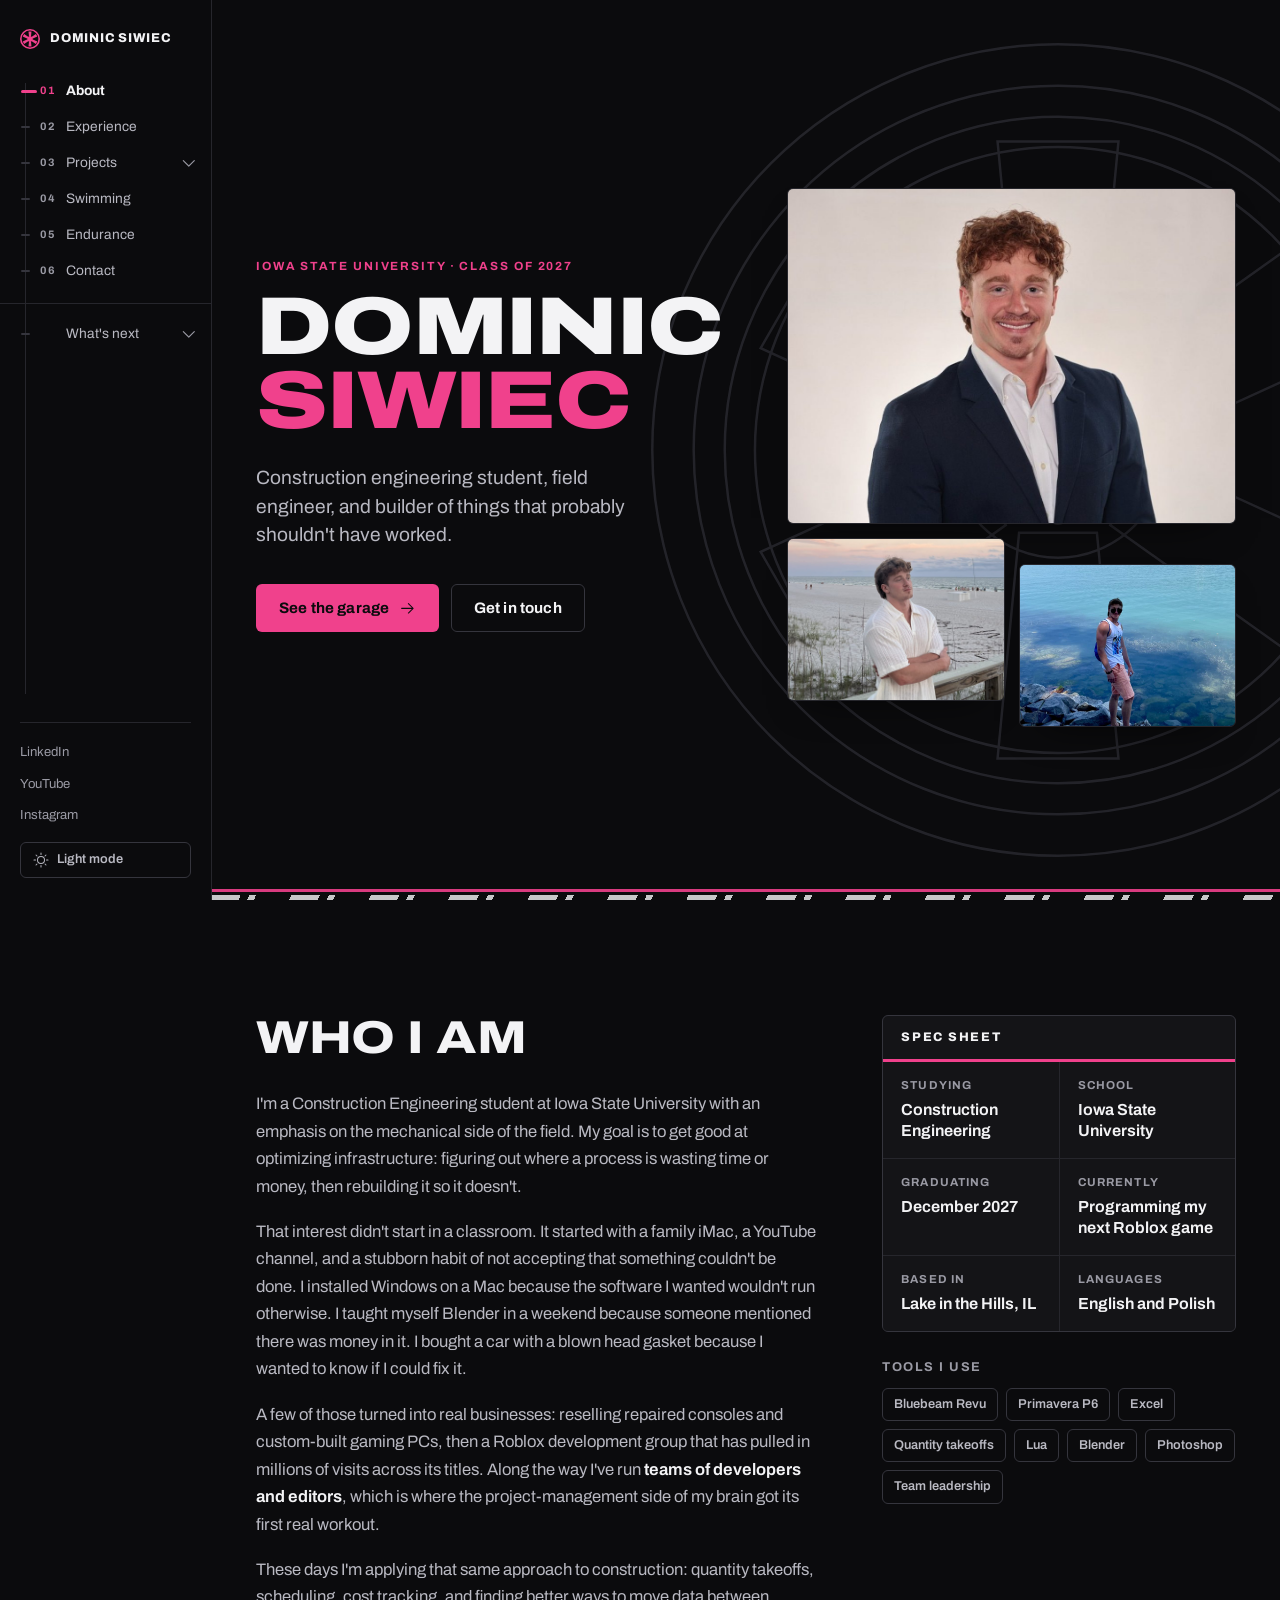
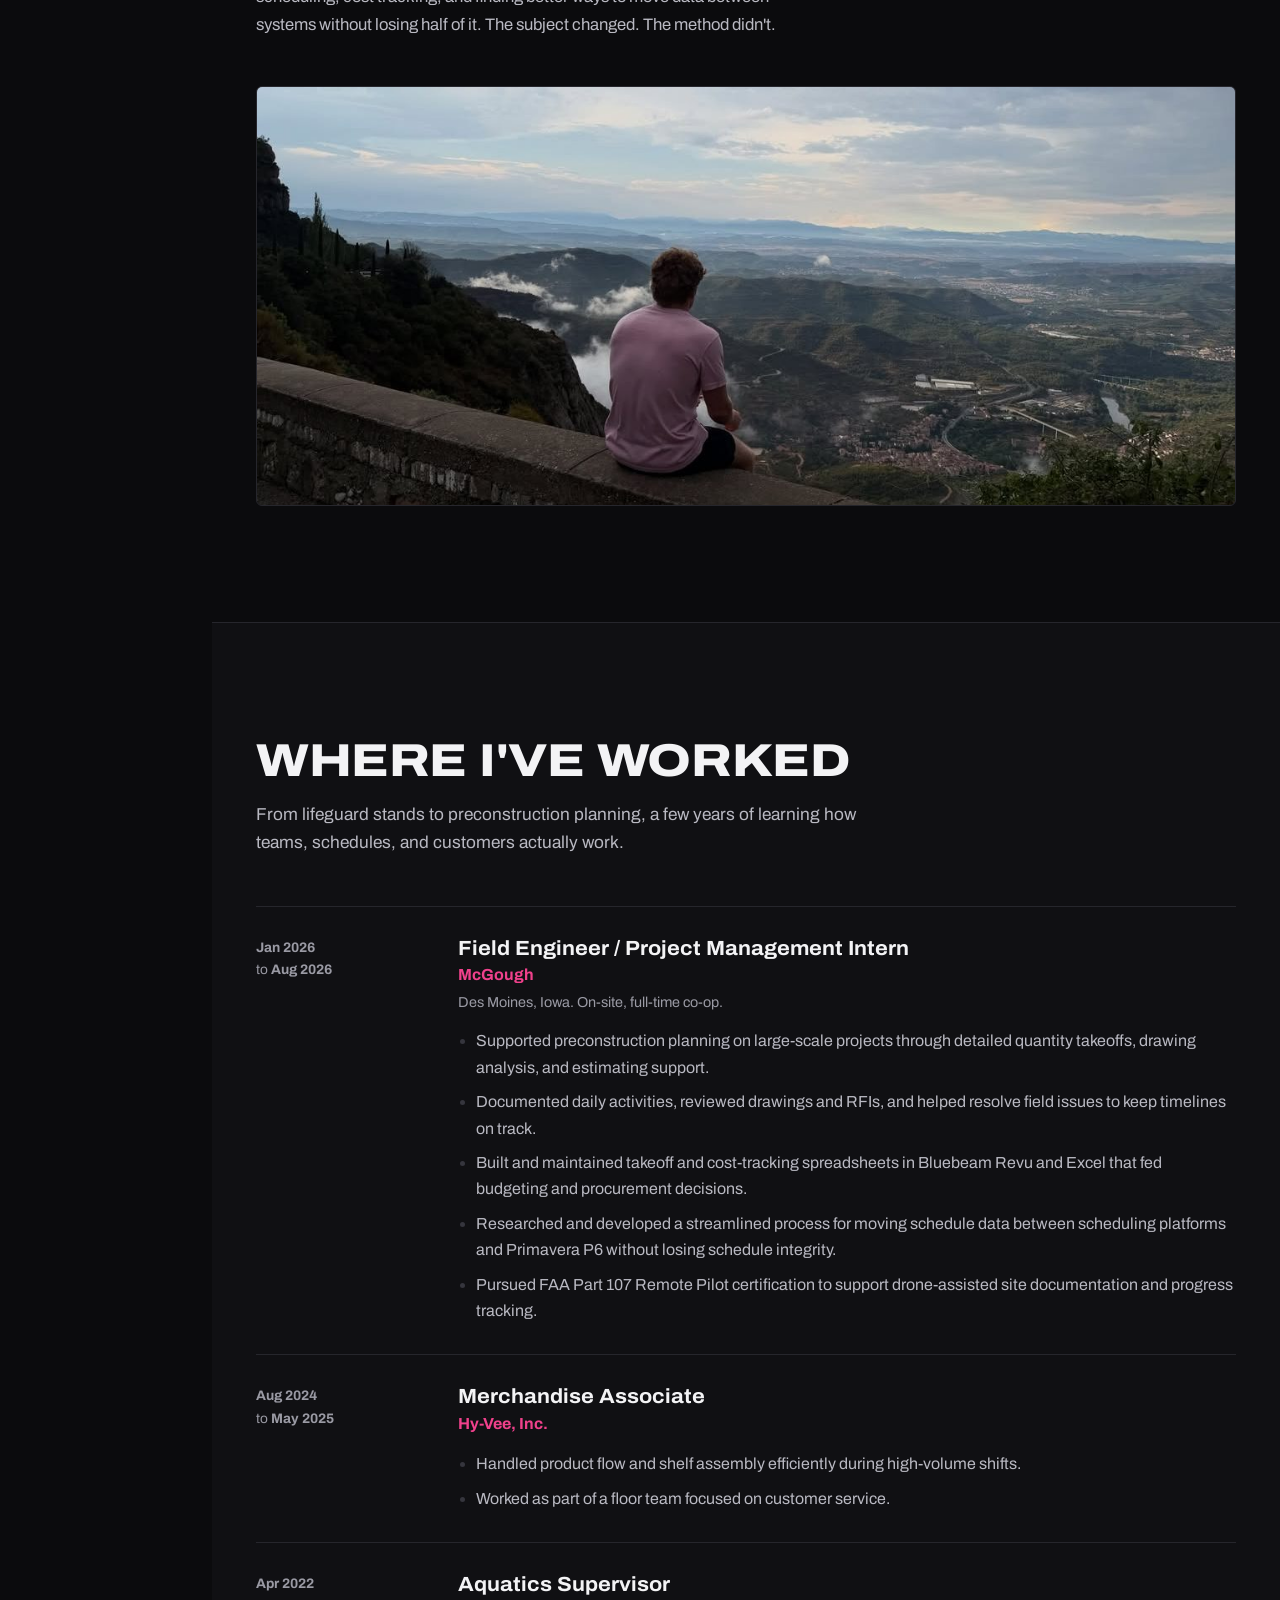
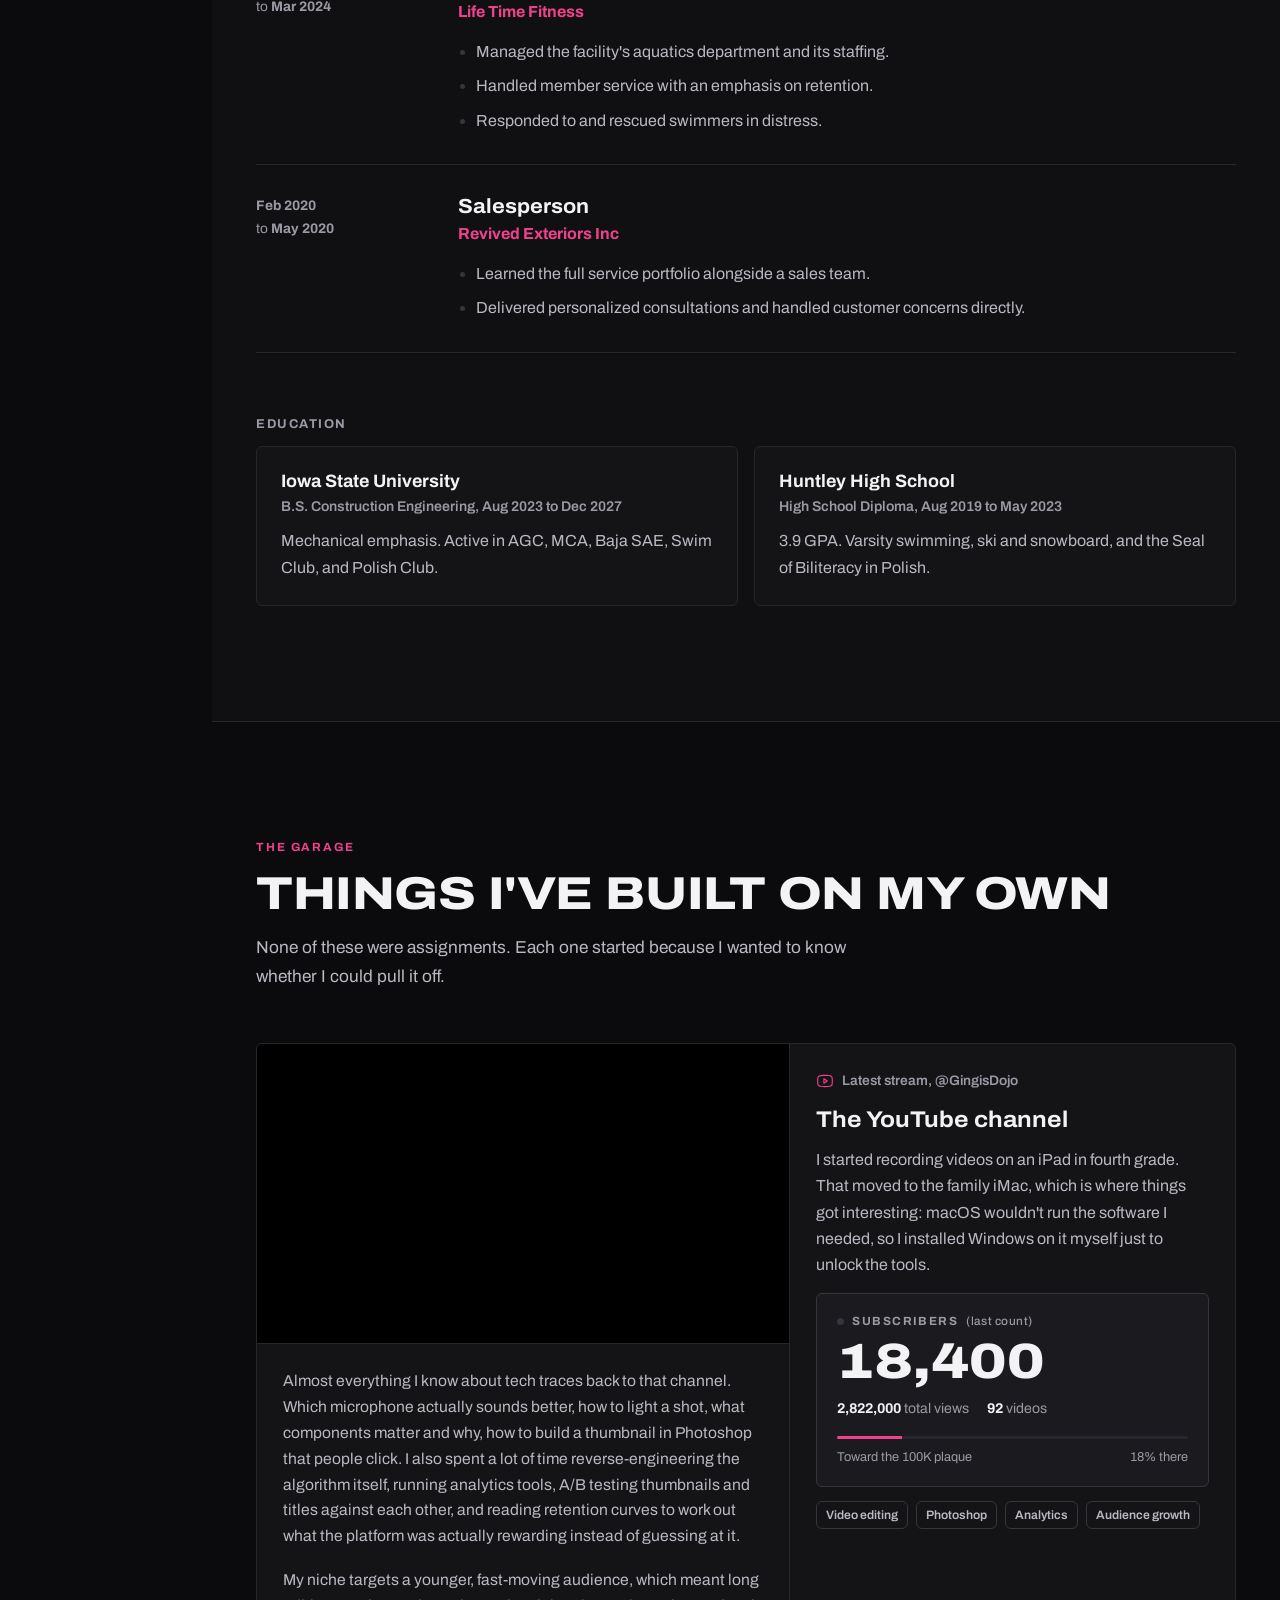
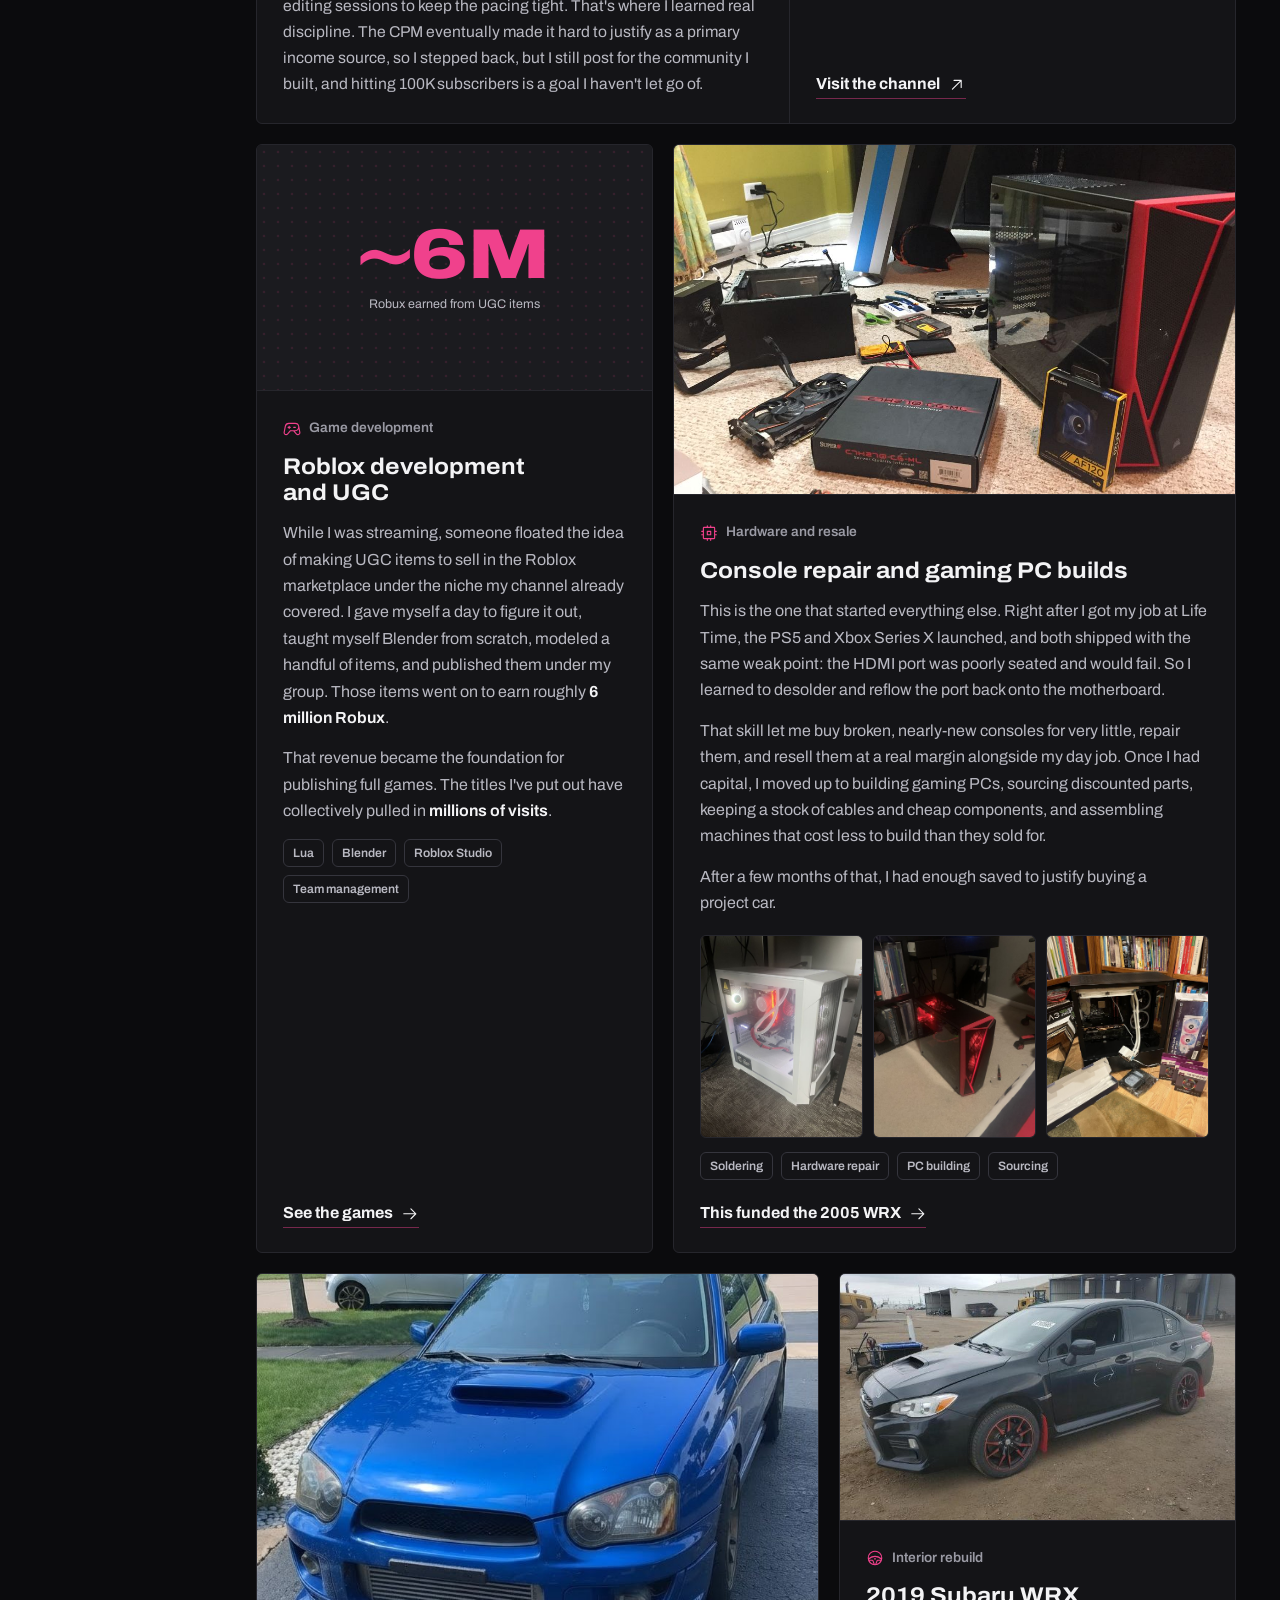
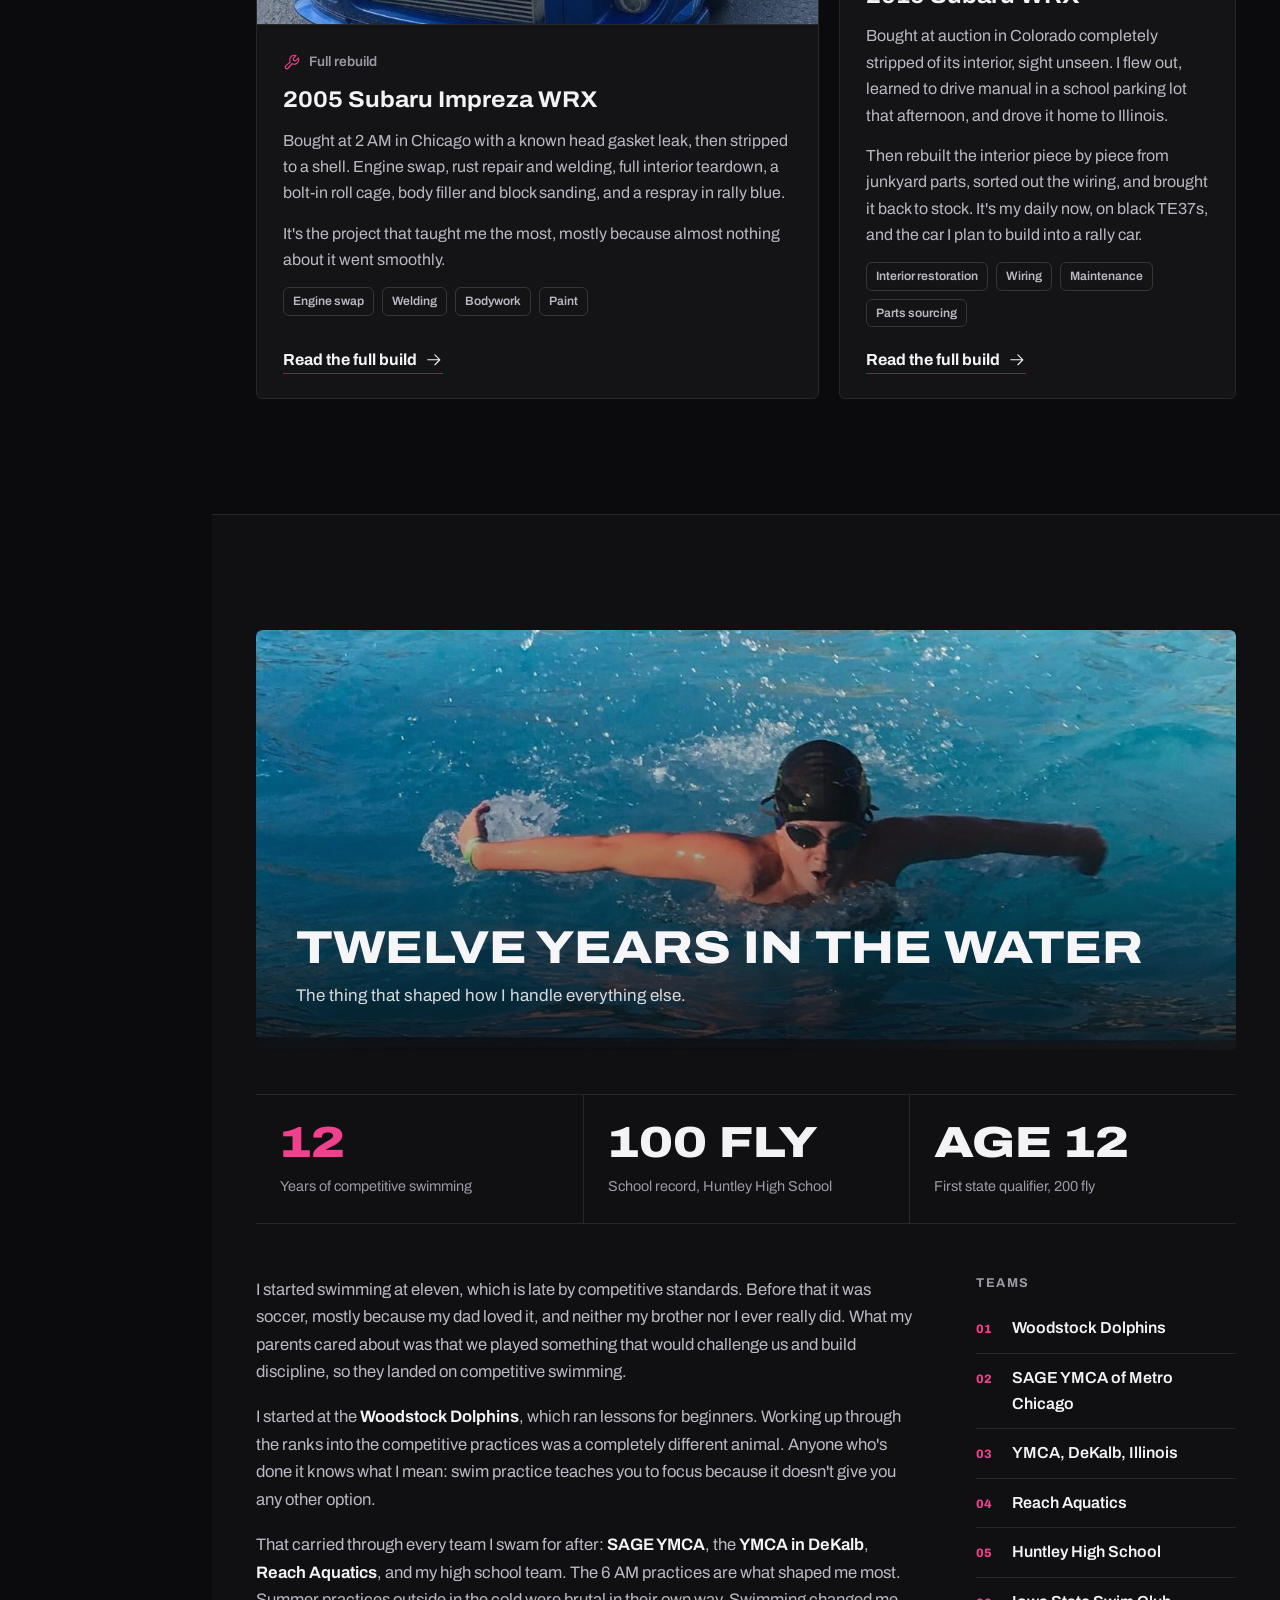
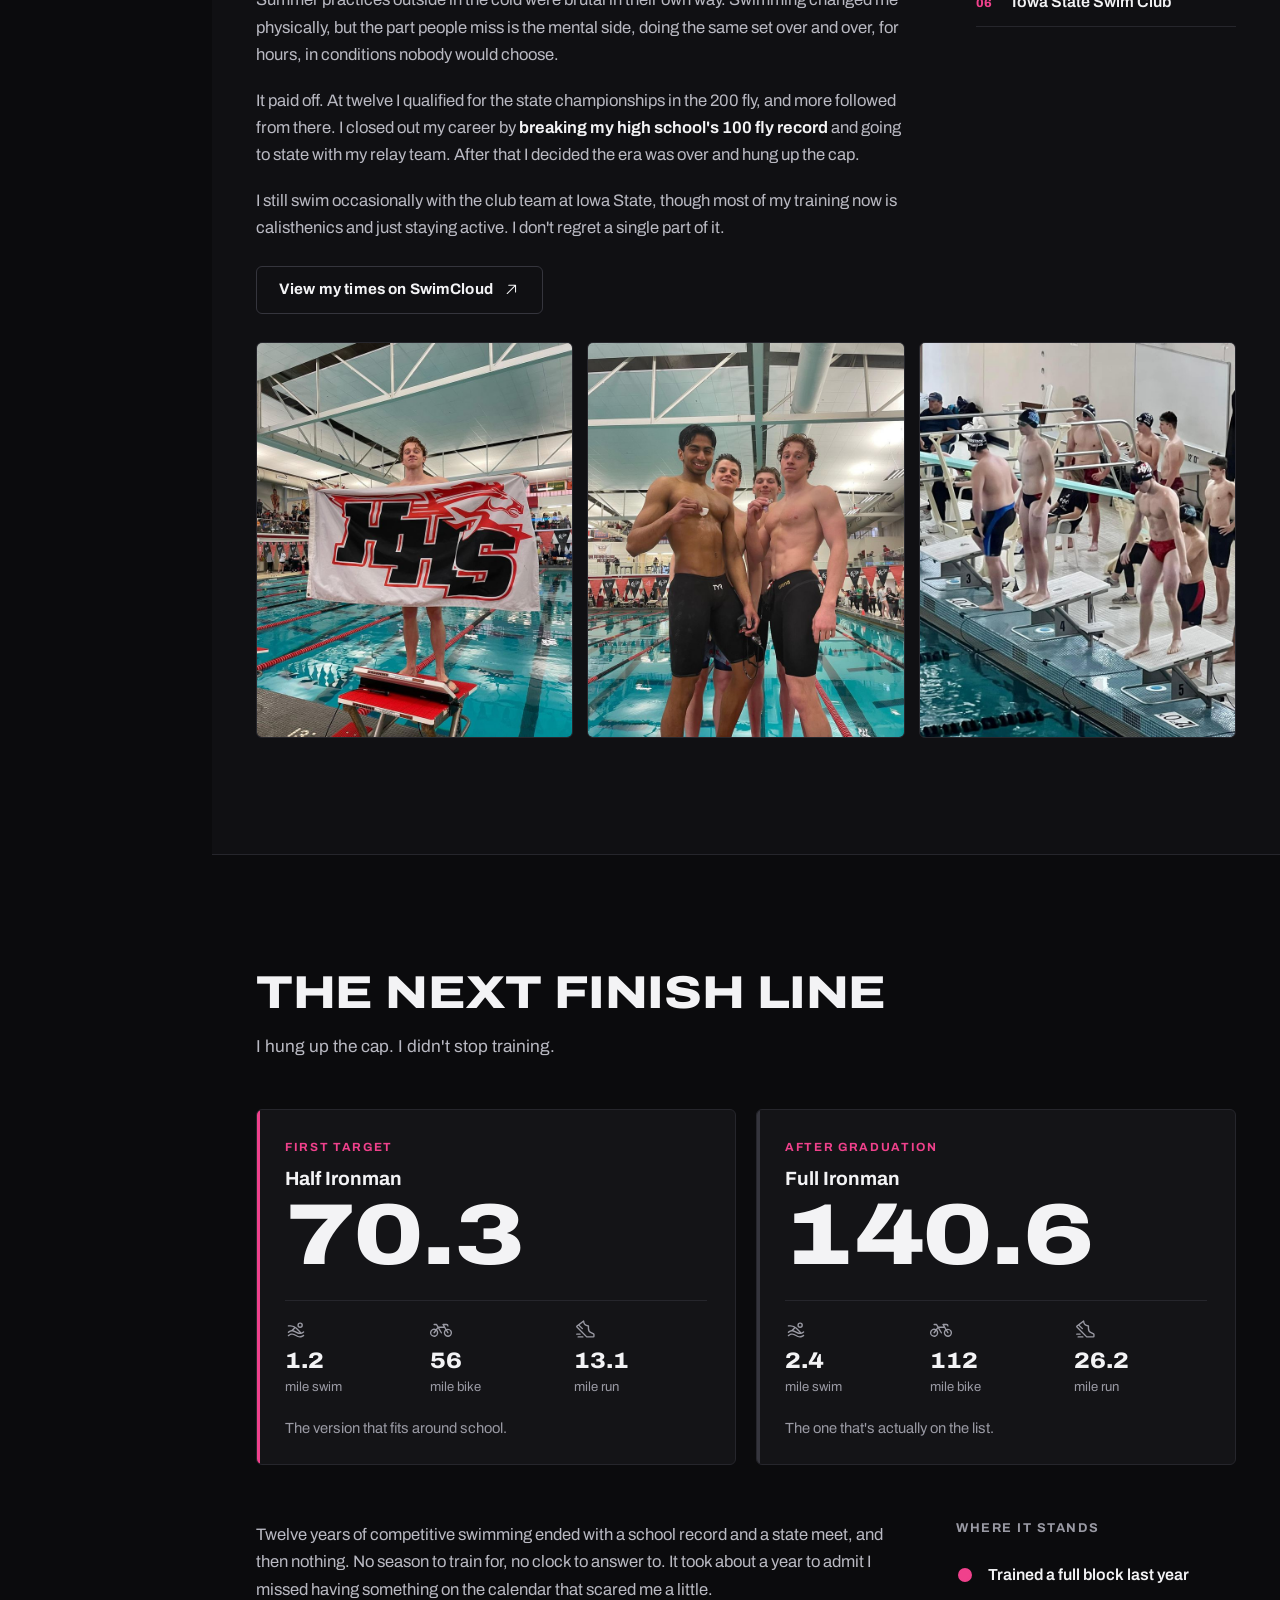
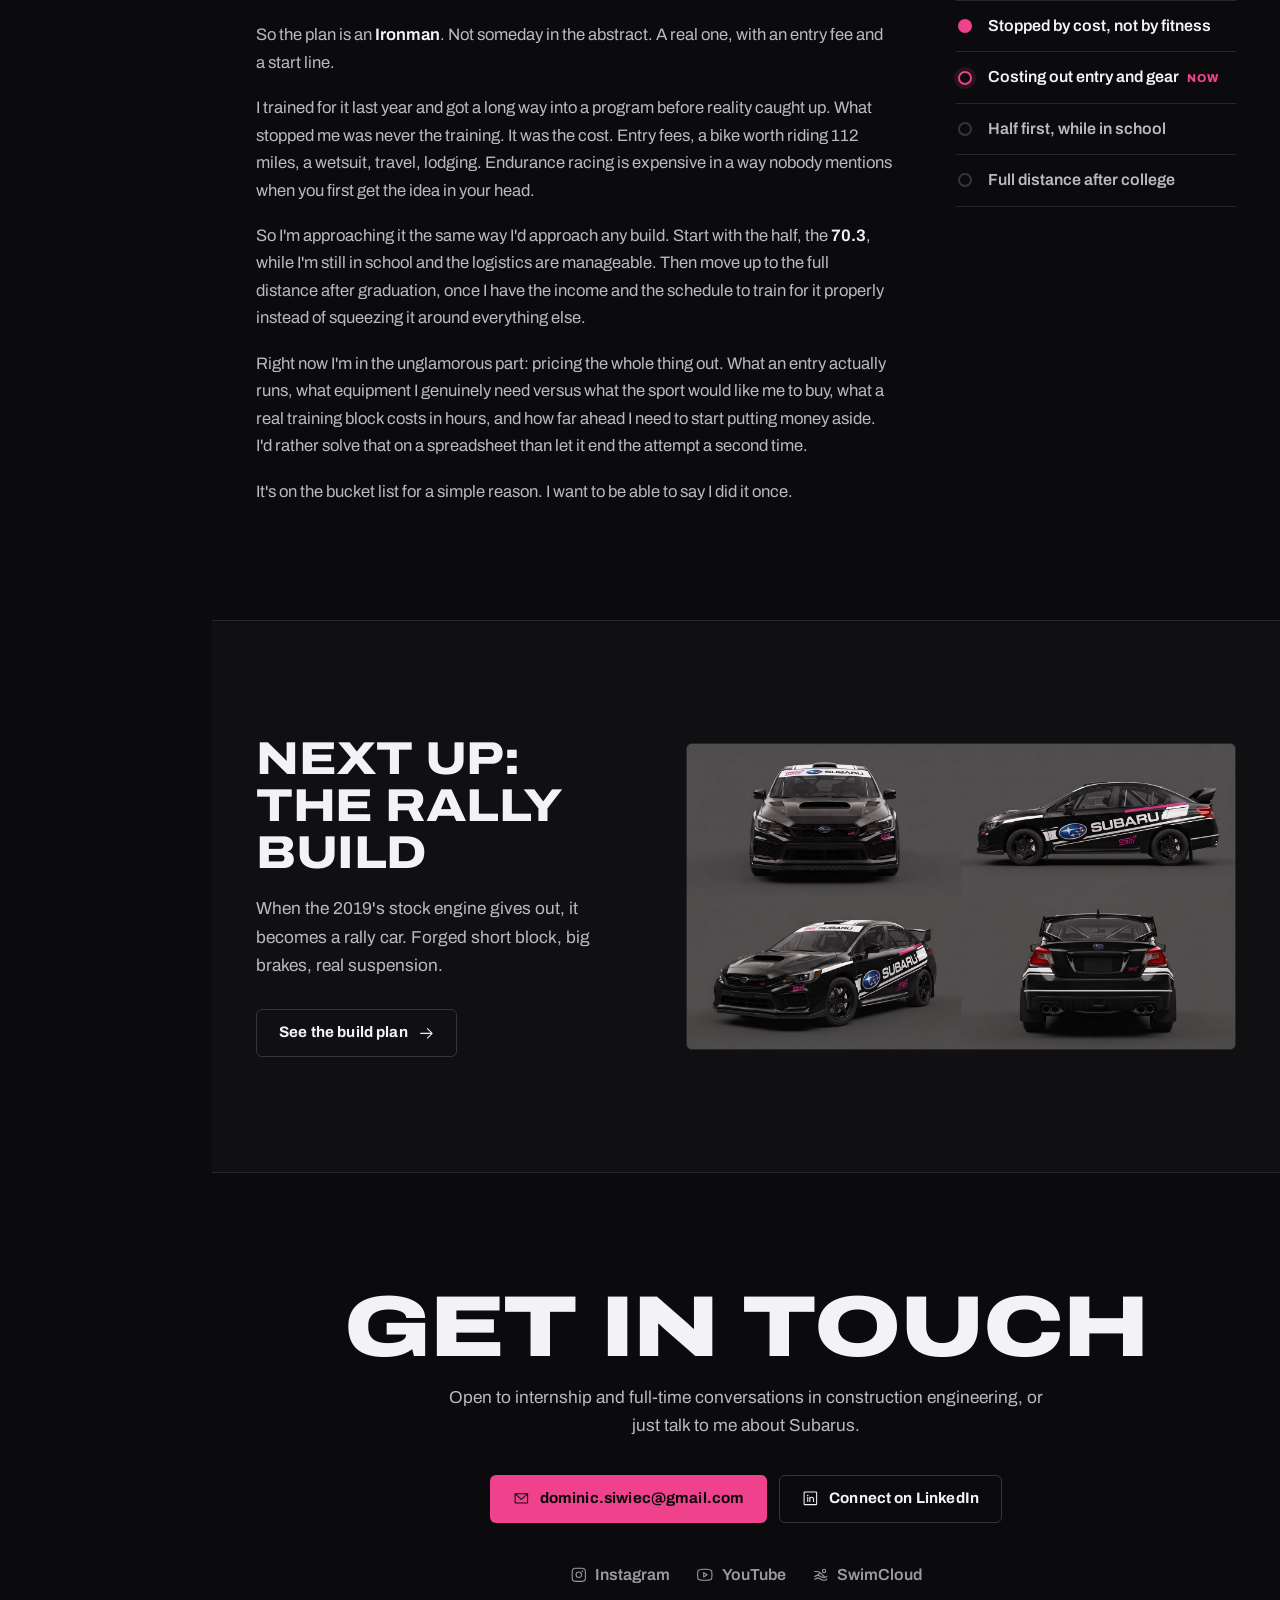
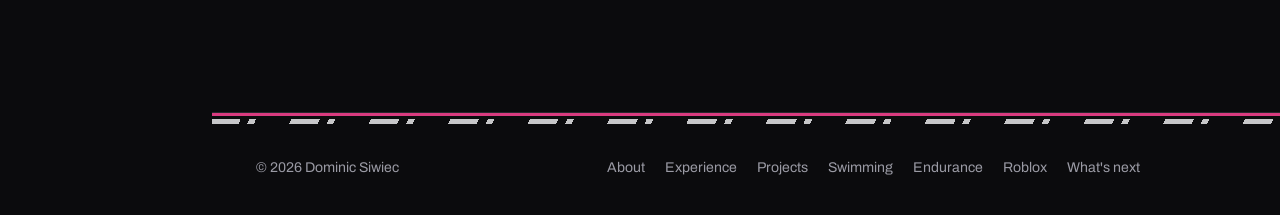
==== commit 035b4f40: "Redesign: dark garage theme, TE37 loader, light mode toggle" ====
--- a/index.html
+++ b/index.html
@@ -1,5 +1,5 @@
 <!DOCTYPE html>
-<html lang="en">
+<html lang="en" data-theme="dark">
 <head>
 <meta charset="UTF-8" />
 <meta name="viewport" content="width=device-width, initial-scale=1.0" />
@@ -12,9 +12,7 @@
 <meta property="og:description" content="Dominic Siwiec is a Construction Engineering student at Iowa State University. Field engineering at McGough, Roblox game development, Subaru builds, and twelve years of competitive swimming." />
 <meta property="og:image" content="https://dominicsiwiec.com/images/og-preview.jpg" />
 <meta name="twitter:card" content="summary_large_image" />
-<link rel="icon" type="image/svg+xml" href="/favicon.svg" />
-<link rel="alternate icon" type="image/png" href="/favicon.png" />
-<link rel="stylesheet" href="/style.css" />
+<link rel="preload" as="image" href="/images/dominic-main.jpg" fetchpriority="high" />
 <script type="application/ld+json">
 {
   "@context": "https://schema.org",
@@ -28,7 +26,6 @@
     { "@type": "CollegeOrUniversity", "name": "Iowa State University" },
     { "@type": "HighSchool", "name": "Huntley High School" }
   ],
-  "worksFor": { "@type": "Organization", "name": "McGough" },
   "homeLocation": { "@type": "Place", "name": "Lake in the Hills, Illinois" },
   "sameAs": [
     "https://www.linkedin.com/in/dominic-siwiec-5ab35b24a/",
@@ -38,20 +35,30 @@
   ]
 }
 </script>
-<script>(function(){var d=document.documentElement;d.classList.add('js-reveal');try{if(sessionStorage.getItem('ds_seen'))d.classList.add('fast-load');sessionStorage.setItem('ds_seen','1');}catch(e){}})();</script>
+<meta name="color-scheme" content="dark light" />
+<meta name="theme-color" content="#0b0b0d" />
+<link rel="icon" type="image/svg+xml" href="/favicon.svg" />
+<link rel="alternate icon" type="image/png" href="/favicon.png" />
+<link rel="preconnect" href="https://fonts.googleapis.com" />
+<link rel="preconnect" href="https://fonts.gstatic.com" crossorigin />
+<link rel="stylesheet" href="https://fonts.googleapis.com/css2?family=Archivo:ital,wdth,wght@0,62..125,100..900;1,62..125,100..900&display=swap" />
+<link rel="stylesheet" href="/style.css" />
+<script>(function(){var d=document.documentElement,t;try{t=localStorage.getItem('ds_theme')}catch(e){}d.setAttribute('data-theme',t==='light'?'light':'dark');d.classList.add('js-reveal');try{if(sessionStorage.getItem('ds_seen'))d.classList.add('fast-load');sessionStorage.setItem('ds_seen','1')}catch(e){}})();</script>
 </head>
 <body>
 
+<a class="skip-link" href="#main">Skip to content</a>
+
 <div id="cursor-glow" aria-hidden="true"></div>
 
-<!-- Wheel loader: dismisses itself via CSS, no JS required -->
+<!-- Loader: a TE37 rolls across, then the page. Dismisses itself in CSS. -->
 <div id="loader" aria-hidden="true">
   <div class="loader-road"></div>
   <div class="loader-streaks"><span></span><span></span><span></span></div>
-  <div class="loader-wheel"><svg viewBox="0 0 100 100" xmlns="http://www.w3.org/2000/svg" aria-hidden="true"><circle cx="50" cy="50" r="46" fill="#e8edf6" stroke="#54627a" stroke-width="7"/><circle cx="50" cy="50" r="46" fill="none" stroke="#8a99b0" stroke-width="7" stroke-dasharray="7 9" opacity=".9"/><circle cx="50" cy="50" r="33" fill="#ffffff" stroke="#5b8fd0" stroke-width="3"/><g stroke="#5b8fd0" stroke-width="6" stroke-linecap="round" fill="none"><path d="M50.0,39.0 L50.0,20.0"/><path d="M60.5,46.6 L78.5,40.7"/><path d="M56.5,58.9 L67.6,74.3"/><path d="M43.5,58.9 L32.4,74.3"/><path d="M39.5,46.6 L21.5,40.7"/></g><circle cx="50" cy="50" r="9" fill="#5b8fd0"/><circle cx="50" cy="50" r="4" fill="#ffffff"/></svg></div>
+  <div class="loader-wheel"><svg class="te37" viewBox="0 0 200 200" xmlns="http://www.w3.org/2000/svg" aria-hidden="true" focusable="false"><defs><radialGradient id="teBarrel" cx="50%" cy="50%" r="50%"><stop offset="0" stop-color="#050506"/><stop offset="1" stop-color="#16161a"/></radialGradient></defs><g class="w-spin"><circle cx="100" cy="100" r="98" fill="#141417"/><circle cx="100" cy="100" r="95.5" fill="none" stroke="#1f1f23" stroke-width="5" stroke-dasharray="3.2 4.3"/><circle cx="100" cy="100" r="88" fill="none" stroke="#202024" stroke-width="1"/><circle cx="100" cy="100" r="80.5" fill="url(#teBarrel)"/></g><circle cx="100" cy="100" r="60" fill="#3a3a40"/><circle cx="100" cy="100" r="54" fill="none" stroke="#2e2e33" stroke-width="1.2"/><circle cx="100" cy="100" r="33" fill="#26262b"/><path class="w-caliper" d="M120.70,36.28 A67,67 0 0 1 165.54,86.07 L143.04,90.85 A44,44 0 0 0 113.60,58.15 Z"/><path d="M132.00,44.57 A64,64 0 0 1 158.47,73.97 L142.94,80.88 A47,47 0 0 0 123.50,59.30 Z" fill="#000" opacity=".18"/><g class="w-spin"><circle cx="100" cy="100" r="76.5" fill="none" stroke="#1d1d21" stroke-width="7"/><circle cx="100" cy="100" r="79.6" fill="none" stroke="#4d4d56" stroke-width=".9"/><circle cx="100" cy="100" r="73.2" fill="none" stroke="#08080a" stroke-width="1"/><g fill="#1c1c20" stroke="#0a0a0c" stroke-width=".8" stroke-linejoin="round"><path d="M90.60,80.00 L109.40,80.00 L114.60,25.50 L85.40,25.50 Z"/><path d="M112.62,81.86 L122.02,98.14 L171.82,75.39 L157.22,50.11 Z"/><path d="M122.02,101.86 L112.62,118.14 L157.22,149.89 L171.82,124.61 Z"/><path d="M109.40,120.00 L90.60,120.00 L85.40,174.50 L114.60,174.50 Z"/><path d="M87.38,118.14 L77.98,101.86 L28.18,124.61 L42.78,149.89 Z"/><path d="M77.98,98.14 L87.38,81.86 L42.78,50.11 L28.18,75.39 Z"/></g><g fill="none" stroke="#3b3b43" stroke-width="1.1" stroke-linecap="round"><path d="M91.70,77.00 L86.80,26.50"/><path d="M115.77,81.31 L157.05,51.82"/><path d="M124.07,104.31 L170.25,125.32"/><path d="M108.30,123.00 L113.20,173.50"/><path d="M84.23,118.69 L42.95,148.18"/><path d="M75.93,95.69 L29.75,74.68"/></g><g fill="none" stroke="#0c0c0e" stroke-width="1.3"><path d="M86.80,34.50 L113.20,34.50"/><path d="M150.12,55.82 L163.32,78.68"/><path d="M163.32,121.32 L150.12,144.18"/><path d="M113.20,165.50 L86.80,165.50"/><path d="M49.88,144.18 L36.68,121.32"/><path d="M36.68,78.68 L49.88,55.82"/></g><circle cx="100" cy="100" r="22.5" fill="#1a1a1e" stroke="#2c2c32" stroke-width="1.2"/><g fill="#5a5a63"><circle cx="107.64" cy="89.48" r="3"/><circle cx="112.36" cy="104.02" r="3"/><circle cx="100.00" cy="113.00" r="3"/><circle cx="87.64" cy="104.02" r="3"/><circle cx="92.36" cy="89.48" r="3"/></g><g fill="#26262b"><circle cx="107.64" cy="89.48" r="1.2"/><circle cx="112.36" cy="104.02" r="1.2"/><circle cx="100.00" cy="113.00" r="1.2"/><circle cx="87.64" cy="104.02" r="1.2"/><circle cx="92.36" cy="89.48" r="1.2"/></g><circle cx="100" cy="100" r="7" fill="#101013" stroke="#34343b" stroke-width="1"/><circle cx="100" cy="100" r="3" fill="#2a2a30"/></g></svg></div>
 </div>
 
-<!-- Scroll tachometer: 0 to 8000, needle shakes as it climbs into the red -->
+<!-- Scroll tachometer -->
 <div id="speedo" aria-hidden="true">
   <svg viewBox="0 0 100 100">
     <circle class="gauge-track" cx="50" cy="50" r="34" fill="none" stroke-width="6"
@@ -68,21 +75,20 @@
   <span class="gauge-readout"><b data-rpm>0</b><i>rpm</i></span>
 </div>
 
-<!-- Fixed side rail: replaces the top nav on wide screens -->
-<aside class="rail" id="rail">
-  <a class="rail-brand" href="/"><svg class="brand-gear" viewBox="0 0 24 24" aria-hidden="true"><path d="M 20.02,9.52 L 23.09,10.44 L 23.09,13.56 L 20.02,14.48 L 19.74,15.26 L 21.50,17.94 L 19.49,20.32 L 16.55,19.06 L 15.84,19.47 L 15.46,22.65 L 12.39,23.19 L 10.95,20.33 L 10.14,20.19 L 7.80,22.38 L 5.10,20.83 L 5.84,17.71 L 5.31,17.08 L 2.11,17.26 L 1.04,14.33 L 3.61,12.41 L 3.61,11.59 L 1.04,9.67 L 2.11,6.74 L 5.31,6.92 L 5.84,6.29 L 5.10,3.17 L 7.80,1.62 L 10.14,3.81 L 10.95,3.67 L 12.39,0.81 L 15.46,1.35 L 15.84,4.53 L 16.55,4.94 L 19.49,3.68 L 21.50,6.06 L 19.74,8.74 Z M 7.90,12.00 A 4.10,4.10 0 1 0 16.10,12.00 A 4.10,4.10 0 1 0 7.90,12.00 Z" fill="currentColor" fill-rule="evenodd"/></svg><span>Dominic Siwiec</span></a>
+<aside class="rail" id="rail" aria-label="Site">
+  <a class="rail-brand" href="/"><svg class="brand-wheel" viewBox="0 0 200 200" aria-hidden="true" focusable="false"><circle cx="100" cy="100" r="92" fill="none" stroke="currentColor" stroke-width="16"/><g fill="currentColor"><path d="M90.50,78.00 L109.50,78.00 L115.00,24.00 L85.00,24.00 Z"/><path d="M114.30,80.77 L123.80,97.23 L173.32,74.99 L158.32,49.01 Z"/><path d="M123.80,102.77 L114.30,119.23 L158.32,150.99 L173.32,125.01 Z"/><path d="M109.50,122.00 L90.50,122.00 L85.00,176.00 L115.00,176.00 Z"/><path d="M85.70,119.23 L76.20,102.77 L26.68,125.01 L41.68,150.99 Z"/><path d="M76.20,97.23 L85.70,80.77 L41.68,49.01 L26.68,74.99 Z"/><circle cx="100" cy="100" r="27"/></g></svg><span>Dominic Siwiec</span></a>
   <nav class="rail-nav" id="railNav" aria-label="Sections">
       <a class="rail-link" href="/#about"><span class="rail-tick"></span><span class="rail-num">01</span><span class="rail-text">About</span></a>
       <a class="rail-link" href="/#experience"><span class="rail-tick"></span><span class="rail-num">02</span><span class="rail-text">Experience</span></a>
     <div class="rail-group" data-group="projects">
       <div class="rail-row">
       <a class="rail-link" href="/#projects"><span class="rail-tick"></span><span class="rail-num">03</span><span class="rail-text">Projects</span></a>
-        <button class="rail-caret" type="button" aria-expanded="false" aria-label="Show Projects links"><svg viewBox="0 0 24 24" width="13" height="13" aria-hidden="true" fill="none" stroke="currentColor" stroke-width="2.6" stroke-linecap="round" stroke-linejoin="round"><path d="M8 10l4 4 4-4"/></svg></button>
+      <button class="rail-caret" type="button" aria-label="Show Projects pages" aria-expanded="false"><svg class="ic" viewBox="0 0 256 256" fill="currentColor" focusable="false" aria-hidden="true"><path d="M213.66,101.66l-80,80a8,8,0,0,1-11.32,0l-80-80A8,8,0,0,1,53.66,90.34L128,164.69l74.34-74.35a8,8,0,0,1,11.32,11.32Z"/></svg></button>
       </div>
       <div class="rail-sub">
       <a class="rail-link rail-link--sub" href="/#youtube"><span class="rail-tick"></span><span class="rail-num"></span><span class="rail-text">YouTube</span></a>
       <a class="rail-link rail-link--sub" href="/#roblox" data-match="/roblox/"><span class="rail-tick"></span><span class="rail-num"></span><span class="rail-text">Roblox</span></a>
-      <a class="rail-link rail-link--sub" href="/#hardware"><span class="rail-tick"></span><span class="rail-num"></span><span class="rail-text">Builds & resale</span></a>
+      <a class="rail-link rail-link--sub" href="/#hardware"><span class="rail-tick"></span><span class="rail-num"></span><span class="rail-text">Builds &amp; resale</span></a>
       <a class="rail-link rail-link--sub" href="/#wrx-2005" data-match="/wrx-2005/"><span class="rail-tick"></span><span class="rail-num"></span><span class="rail-text">2005 WRX</span></a>
       <a class="rail-link rail-link--sub" href="/#wrx-2019" data-match="/wrx-2019/"><span class="rail-tick"></span><span class="rail-num"></span><span class="rail-text">2019 WRX</span></a>
       </div>
@@ -93,7 +99,7 @@
     <div class="rail-group rail-group--offsite" data-group="next">
       <div class="rail-row">
       <a class="rail-link" href="/future-plans/" data-match="/future-plans/"><span class="rail-tick"></span><span class="rail-num"></span><span class="rail-text">What's next</span></a>
-        <button class="rail-caret" type="button" aria-expanded="false" aria-label="Show What's next links"><svg viewBox="0 0 24 24" width="13" height="13" aria-hidden="true" fill="none" stroke="currentColor" stroke-width="2.6" stroke-linecap="round" stroke-linejoin="round"><path d="M8 10l4 4 4-4"/></svg></button>
+      <button class="rail-caret" type="button" aria-label="Show What's next pages" aria-expanded="false"><svg class="ic" viewBox="0 0 256 256" fill="currentColor" focusable="false" aria-hidden="true"><path d="M213.66,101.66l-80,80a8,8,0,0,1-11.32,0l-80-80A8,8,0,0,1,53.66,90.34L128,164.69l74.34-74.35a8,8,0,0,1,11.32,11.32Z"/></svg></button>
       </div>
       <div class="rail-sub">
       <a class="rail-link rail-link--sub" href="/future-plans/#rally"><span class="rail-tick"></span><span class="rail-num"></span><span class="rail-text">The rally goal</span></a>
@@ -106,645 +112,310 @@
     <a href="https://www.linkedin.com/in/dominic-siwiec-5ab35b24a/" target="_blank" rel="noopener">LinkedIn</a>
     <a href="https://www.youtube.com/@GingisDojo" target="_blank" rel="noopener">YouTube</a>
     <a href="https://www.instagram.com/dom_siwiec/" target="_blank" rel="noopener">Instagram</a>
+    <button class="theme-toggle" type="button" data-theme-toggle aria-label="Switch to light mode"><svg class="ic ic-sun" viewBox="0 0 256 256" fill="currentColor" focusable="false" aria-hidden="true"><path d="M120,40V16a8,8,0,0,1,16,0V40a8,8,0,0,1-16,0Zm72,88a64,64,0,1,1-64-64A64.07,64.07,0,0,1,192,128Zm-16,0a48,48,0,1,0-48,48A48.05,48.05,0,0,0,176,128ZM58.34,69.66A8,8,0,0,0,69.66,58.34l-16-16A8,8,0,0,0,42.34,53.66Zm0,116.68-16,16a8,8,0,0,0,11.32,11.32l16-16a8,8,0,0,0-11.32-11.32ZM192,72a8,8,0,0,0,5.66-2.34l16-16a8,8,0,0,0-11.32-11.32l-16,16A8,8,0,0,0,192,72Zm5.66,114.34a8,8,0,0,0-11.32,11.32l16,16a8,8,0,0,0,11.32-11.32ZM48,128a8,8,0,0,0-8-8H16a8,8,0,0,0,0,16H40A8,8,0,0,0,48,128Zm80,80a8,8,0,0,0-8,8v24a8,8,0,0,0,16,0V216A8,8,0,0,0,128,208Zm112-88H216a8,8,0,0,0,0,16h24a8,8,0,0,0,0-16Z"/></svg><svg class="ic ic-moon" viewBox="0 0 256 256" fill="currentColor" focusable="false" aria-hidden="true"><path d="M233.54,142.23a8,8,0,0,0-8-2,88.08,88.08,0,0,1-109.8-109.8,8,8,0,0,0-10-10,104.84,104.84,0,0,0-52.91,37A104,104,0,0,0,136,224a103.09,103.09,0,0,0,62.52-20.88,104.84,104.84,0,0,0,37-52.91A8,8,0,0,0,233.54,142.23ZM188.9,190.34A88,88,0,0,1,65.66,67.11a89,89,0,0,1,31.4-26A106,106,0,0,0,96,56,104.11,104.11,0,0,0,200,160a106,106,0,0,0,14.92-1.06A89,89,0,0,1,188.9,190.34Z"/></svg><span class="theme-toggle-text" data-theme-label>Light mode</span></button>
   </div>
 </aside>
 
 <header class="site-header" id="siteHeader">
   <div class="wrap nav">
-    <a href="#top" class="brand"><svg class="brand-gear" viewBox="0 0 24 24" aria-hidden="true"><path d="M 20.02,9.52 L 23.09,10.44 L 23.09,13.56 L 20.02,14.48 L 19.74,15.26 L 21.50,17.94 L 19.49,20.32 L 16.55,19.06 L 15.84,19.47 L 15.46,22.65 L 12.39,23.19 L 10.95,20.33 L 10.14,20.19 L 7.80,22.38 L 5.10,20.83 L 5.84,17.71 L 5.31,17.08 L 2.11,17.26 L 1.04,14.33 L 3.61,12.41 L 3.61,11.59 L 1.04,9.67 L 2.11,6.74 L 5.31,6.92 L 5.84,6.29 L 5.10,3.17 L 7.80,1.62 L 10.14,3.81 L 10.95,3.67 L 12.39,0.81 L 15.46,1.35 L 15.84,4.53 L 16.55,4.94 L 19.49,3.68 L 21.50,6.06 L 19.74,8.74 Z M 7.90,12.00 A 4.10,4.10 0 1 0 16.10,12.00 A 4.10,4.10 0 1 0 7.90,12.00 Z" fill="currentColor" fill-rule="evenodd"/></svg>Dominic Siwiec</a>
-    <button class="nav-toggle" id="navToggle" aria-label="Toggle navigation" aria-expanded="false">
+    <a href="#top" class="brand"><svg class="brand-wheel" viewBox="0 0 200 200" aria-hidden="true" focusable="false"><circle cx="100" cy="100" r="92" fill="none" stroke="currentColor" stroke-width="16"/><g fill="currentColor"><path d="M90.50,78.00 L109.50,78.00 L115.00,24.00 L85.00,24.00 Z"/><path d="M114.30,80.77 L123.80,97.23 L173.32,74.99 L158.32,49.01 Z"/><path d="M123.80,102.77 L114.30,119.23 L158.32,150.99 L173.32,125.01 Z"/><path d="M109.50,122.00 L90.50,122.00 L85.00,176.00 L115.00,176.00 Z"/><path d="M85.70,119.23 L76.20,102.77 L26.68,125.01 L41.68,150.99 Z"/><path d="M76.20,97.23 L85.70,80.77 L41.68,49.01 L26.68,74.99 Z"/><circle cx="100" cy="100" r="27"/></g></svg><span>Dominic Siwiec</span></a>
+    <button class="theme-toggle theme-toggle--compact" type="button" data-theme-toggle aria-label="Switch to light mode"><svg class="ic ic-sun" viewBox="0 0 256 256" fill="currentColor" focusable="false" aria-hidden="true"><path d="M120,40V16a8,8,0,0,1,16,0V40a8,8,0,0,1-16,0Zm72,88a64,64,0,1,1-64-64A64.07,64.07,0,0,1,192,128Zm-16,0a48,48,0,1,0-48,48A48.05,48.05,0,0,0,176,128ZM58.34,69.66A8,8,0,0,0,69.66,58.34l-16-16A8,8,0,0,0,42.34,53.66Zm0,116.68-16,16a8,8,0,0,0,11.32,11.32l16-16a8,8,0,0,0-11.32-11.32ZM192,72a8,8,0,0,0,5.66-2.34l16-16a8,8,0,0,0-11.32-11.32l-16,16A8,8,0,0,0,192,72Zm5.66,114.34a8,8,0,0,0-11.32,11.32l16,16a8,8,0,0,0,11.32-11.32ZM48,128a8,8,0,0,0-8-8H16a8,8,0,0,0,0,16H40A8,8,0,0,0,48,128Zm80,80a8,8,0,0,0-8,8v24a8,8,0,0,0,16,0V216A8,8,0,0,0,128,208Zm112-88H216a8,8,0,0,0,0,16h24a8,8,0,0,0,0-16Z"/></svg><svg class="ic ic-moon" viewBox="0 0 256 256" fill="currentColor" focusable="false" aria-hidden="true"><path d="M233.54,142.23a8,8,0,0,0-8-2,88.08,88.08,0,0,1-109.8-109.8,8,8,0,0,0-10-10,104.84,104.84,0,0,0-52.91,37A104,104,0,0,0,136,224a103.09,103.09,0,0,0,62.52-20.88,104.84,104.84,0,0,0,37-52.91A8,8,0,0,0,233.54,142.23ZM188.9,190.34A88,88,0,0,1,65.66,67.11a89,89,0,0,1,31.4-26A106,106,0,0,0,96,56,104.11,104.11,0,0,0,200,160a106,106,0,0,0,14.92-1.06A89,89,0,0,1,188.9,190.34Z"/></svg><span class="theme-toggle-text" data-theme-label>Light mode</span></button>
+    <button class="nav-toggle" id="navToggle" type="button" aria-label="Open menu" aria-expanded="false" aria-controls="navLinks">
       <span></span><span></span><span></span>
     </button>
-    <nav class="nav-links" id="navLinks">
+    <nav class="nav-links" id="navLinks" aria-label="Sections">
       <a href="#about">About</a>
       <a href="#experience">Experience</a>
       <a href="#projects">Projects</a>
       <a href="#swimming">Swimming</a>
       <a href="#endurance">Endurance</a>
       <a href="#contact">Contact</a>
+      <a href="/future-plans/">What's next</a>
     </nav>
   </div>
 </header>
 
-<!-- ==================== HERO ==================== -->
+<main id="main">
+
 <section class="hero" id="top">
+  <div class="hero-wheel" aria-hidden="true"><svg class="te37-ghost" viewBox="0 0 200 200" aria-hidden="true" focusable="false"><g fill="none" stroke="currentColor" stroke-width=".6"><circle cx="100" cy="100" r="98"/><circle cx="100" cy="100" r="88"/><circle cx="100" cy="100" r="80.5"/><circle cx="100" cy="100" r="73.2"/><path d="M90.60,80.00 L109.40,80.00 L114.60,25.50 L85.40,25.50 Z"/><path d="M112.62,81.86 L122.02,98.14 L171.82,75.39 L157.22,50.11 Z"/><path d="M122.02,101.86 L112.62,118.14 L157.22,149.89 L171.82,124.61 Z"/><path d="M109.40,120.00 L90.60,120.00 L85.40,174.50 L114.60,174.50 Z"/><path d="M87.38,118.14 L77.98,101.86 L28.18,124.61 L42.78,149.89 Z"/><path d="M77.98,98.14 L87.38,81.86 L42.78,50.11 L28.18,75.39 Z"/><circle cx="100" cy="100" r="26"/><circle cx="108.52" cy="88.27" r="3.3"/><circle cx="113.79" cy="104.48" r="3.3"/><circle cx="100.00" cy="114.50" r="3.3"/><circle cx="86.21" cy="104.48" r="3.3"/><circle cx="91.48" cy="88.27" r="3.3"/><circle cx="100" cy="100" r="8.5"/></g></svg></div>
   <div class="wrap hero-grid">
-    <div>
-      <span class="hero-eyebrow"><span class="pulse"></span>Iowa State University &middot; Class of 2027</span>
-      <h1>Dominic <span class="accent">Siwiec</span></h1>
-      <p class="hero-role">Construction Engineering student, field engineer, and builder of things that probably shouldn't have worked</p>
-      <p class="hero-blurb">
-        I study construction engineering with a mechanical emphasis at Iowa State, and I spend most of
-        my time outside class taking things apart to figure out how they go back together: engines,
-        game economies, gaming PCs, and a 20-year-old Subaru that was mostly rust when I bought it.
-      </p>
+    <div class="hero-copy">
+      <p class="eyebrow">Iowa State University &middot; Class of 2027</p>
+      <h1 class="hero-title">Dominic <span class="accent">Siwiec</span></h1>
+      <p class="hero-sub">Construction engineering student, field engineer, and builder of things that probably shouldn't have worked.</p>
       <div class="hero-actions">
-        <a href="#projects" class="btn btn-primary">See what I've built <svg width="15" height="15" viewBox="0 0 24 24" fill="none" stroke="currentColor" stroke-width="2.4" stroke-linecap="round" stroke-linejoin="round"><path d="M5 12h14M13 6l6 6-6 6"/></svg></a>
+        <a href="#projects" class="btn btn-primary">See the garage <svg class="ic ic-arrow" viewBox="0 0 256 256" fill="currentColor" focusable="false" aria-hidden="true"><path d="M221.66,133.66l-72,72a8,8,0,0,1-11.32-11.32L196.69,136H40a8,8,0,0,1,0-16H196.69L138.34,61.66a8,8,0,0,1,11.32-11.32l72,72A8,8,0,0,1,221.66,133.66Z"/></svg></a>
         <a href="#contact" class="btn btn-ghost">Get in touch</a>
       </div>
-      <div class="hero-meta">
-        <span>
-          <svg width="15" height="15" viewBox="0 0 24 24" fill="none" stroke="currentColor" stroke-width="2" stroke-linecap="round" stroke-linejoin="round"><path d="M20 10c0 6-8 12-8 12s-8-6-8-12a8 8 0 0116 0z"/><circle cx="12" cy="10" r="3"/></svg>
-          Lake in the Hills, Illinois
-        </span>
-        <span>
-          <svg width="15" height="15" viewBox="0 0 24 24" fill="none" stroke="currentColor" stroke-width="2" stroke-linecap="round" stroke-linejoin="round"><rect x="2" y="7" width="20" height="14" rx="2"/><path d="M16 21V5a2 2 0 00-2-2h-4a2 2 0 00-2 2v16"/></svg>
-          Field Engineering Co-op at McGough &middot; 2026
-        </span>
-      </div>
-    </div>
-
+    </div>
     <div class="collage">
-      <div class="photo-slot">
-          <img src="/images/dominic-main.jpg" alt="Dominic Siwiec" loading="lazy" />
-          <span class="photo-slot-label">Photo 1<small>Main</small></span>
-        </div>
-      <div class="photo-slot">
-          <img src="/images/dominic-2.jpg" alt="Dominic Siwiec" loading="lazy" />
-          <span class="photo-slot-label">Photo 2<small>Square</small></span>
-        </div>
-      <div class="photo-slot">
-          <img src="/images/dominic-lake.jpg" alt="Dominic Siwiec at the lake" loading="lazy" style="object-position:38% 50%" />
-          <span class="photo-slot-label">Photo 3<small>Square</small></span>
-        </div>
-    </div>
-  </div>
-</section>
-
-<!-- ==================== STRIP ==================== -->
-<div class="strip">
-  <div class="wrap strip-inner">
-    <span>Construction Engineering</span>
-    <span>Game Development</span>
-    <span>Engine Builds</span>
-    <span>Content Creation</span>
-    <span>Competitive Swimming</span>
-  </div>
-</div>
-
-<!-- ==================== ABOUT ==================== -->
+      <div class="photo-slot collage-main"><img src="/images/dominic-main.jpg" alt="Dominic Siwiec" width="1100" height="756" fetchpriority="high" decoding="async" /><span class="photo-slot-label">Photo<small></small></span></div>
+      <div class="photo-slot collage-a"><img src="/images/dominic-2.jpg" alt="Dominic Siwiec on the boardwalk" width="900" height="900" loading="lazy" decoding="async" /><span class="photo-slot-label">Photo<small></small></span></div>
+      <div class="photo-slot collage-b"><img src="/images/dominic-lake.jpg" alt="Dominic Siwiec at the lake" width="1500" height="643" loading="lazy" decoding="async" style="object-position:38% 50%" /><span class="photo-slot-label">Photo<small></small></span></div>
+    </div>
+  </div>
+  <div class="livery livery--hero" aria-hidden="true"></div>
+</section>
+
 <section class="section" id="about">
-  <div class="wrap">
-    <div class="section-label">About</div>
-    <h2 class="section-title">Who I am</h2>
-
-    <div class="about-grid reveal">
+  <div class="wrap about-grid">
+    <div class="about-copy reveal">
+      <h2 class="section-title">Who I am</h2>
       <div class="prose">
-        <p>
-          I'm a Construction Engineering student at Iowa State University with an emphasis on the
-          mechanical side of the field. My goal is to get good at optimizing infrastructure: figuring
-          out where a process is wasting time or money, then rebuilding it so it doesn't.
-        </p>
-        <p>
-          That interest didn't start in a classroom. It started with a family iMac, a YouTube channel,
-          and a stubborn habit of not accepting that something couldn't be done. I installed Windows on
-          a Mac because the software I wanted wouldn't run otherwise. I taught myself Blender in a
-          weekend because someone mentioned there was money in it. I bought a car with a blown head
-          gasket because I wanted to know if I could fix it.
-        </p>
-        <p>
-          A few of those turned into real businesses: reselling repaired consoles and custom-built
-          gaming PCs, then a Roblox development group that has pulled in millions of visits across its
-          titles. Along the way I've run <strong>teams of developers and editors</strong>, which is
-          where the project-management side of my brain got its first real workout.
-        </p>
-        <p>
-          These days I'm applying that same approach to construction: quantity takeoffs, scheduling,
-          cost tracking, and finding better ways to move data between systems without losing half of it.
-          The subject changed. The method didn't.
-        </p>
-      </div>
-
-      <aside>
-        <div class="fact-card">
-          <h4>Quick facts</h4>
-          <ul class="fact-list">
-            <li><span class="k">Studying</span><span class="v">Construction Engineering</span></li>
-            <li><span class="k">School</span><span class="v">Iowa State University</span></li>
-            <li><span class="k">Graduating</span><span class="v">December 2027</span></li>
-            <li><span class="k">Currently</span><span class="v">Programming my next Roblox game</span></li>
-            <li><span class="k">Based in</span><span class="v">Lake in the Hills, IL</span></li>
-            <li><span class="k">Languages</span><span class="v">English &middot; Polish</span></li>
-          </ul>
-        </div>
-        <div class="tag-row">
-          <span class="tag">Bluebeam Revu</span>
-          <span class="tag">Primavera P6</span>
-          <span class="tag">Excel</span>
-          <span class="tag">Quantity Takeoffs</span>
-          <span class="tag">Lua</span>
-          <span class="tag">Blender</span>
-          <span class="tag">Photoshop</span>
-          <span class="tag">Team Leadership</span>
-        </div>
-      </aside>
-    </div>
-
-    <div class="reveal" style="margin-top:36px;">
-      <div class="photo-slot photo-slot--wide">
-          <img src="/images/dominic-ledge.jpg" alt="Dominic Siwiec looking out over the valley" loading="lazy" />
-          <span class="photo-slot-label">Photo<small>Wide banner</small></span>
-        </div>
-    </div>
-  </div>
-</section>
-
-<!-- ==================== EXPERIENCE ==================== -->
+        <p>I'm a Construction Engineering student at Iowa State University with an emphasis on the mechanical side of the field. My goal is to get good at optimizing infrastructure: figuring out where a process is wasting time or money, then rebuilding it so it doesn't.</p>
+        <p>That interest didn't start in a classroom. It started with a family iMac, a YouTube channel, and a stubborn habit of not accepting that something couldn't be done. I installed Windows on a Mac because the software I wanted wouldn't run otherwise. I taught myself Blender in a weekend because someone mentioned there was money in it. I bought a car with a blown head gasket because I wanted to know if I could fix it.</p>
+        <p>A few of those turned into real businesses: reselling repaired consoles and custom-built gaming PCs, then a Roblox development group that has pulled in millions of visits across its titles. Along the way I've run <strong>teams of developers and editors</strong>, which is where the project-management side of my brain got its first real workout.</p>
+        <p>These days I'm applying that same approach to construction: quantity takeoffs, scheduling, cost tracking, and finding better ways to move data between systems without losing half of it. The subject changed. The method didn't.</p>
+      </div>
+    </div>
+    <aside class="about-side reveal">
+      <div class="plate">
+        <h3 class="plate-title">Spec sheet</h3>
+        <dl class="plate-grid"><div class="plate-cell"><dt>Studying</dt><dd>Construction Engineering</dd></div><div class="plate-cell"><dt>School</dt><dd>Iowa State University</dd></div><div class="plate-cell"><dt>Graduating</dt><dd>December 2027</dd></div><div class="plate-cell"><dt>Currently</dt><dd>Programming my next Roblox game</dd></div><div class="plate-cell"><dt>Based in</dt><dd>Lake in the Hills, IL</dd></div><div class="plate-cell"><dt>Languages</dt><dd>English and Polish</dd></div></dl>
+      </div>
+      <h3 class="mini-title">Tools I use</h3>
+      <ul class="chip-row"><li>Bluebeam Revu</li><li>Primavera P6</li><li>Excel</li><li>Quantity takeoffs</li><li>Lua</li><li>Blender</li><li>Photoshop</li><li>Team leadership</li></ul>
+    </aside>
+  </div>
+  <div class="wrap reveal">
+    <div class="photo-slot photo-slot--wide"><img src="/images/dominic-ledge.jpg" alt="Dominic Siwiec looking out over the valley" width="1170" height="502" loading="lazy" decoding="async" /><span class="photo-slot-label">Photo<small></small></span></div>
+  </div>
+</section>
+
 <section class="section section--alt" id="experience">
   <div class="wrap">
-    <div class="section-label">Experience</div>
     <h2 class="section-title">Where I've worked</h2>
-    <p class="section-intro">
-      From lifeguard stands to preconstruction planning, a few years of learning how teams,
-      schedules, and customers actually work.
-    </p>
-
-    <div class="timeline reveal">
-
-      <article class="job is-current">
-        <div class="job-head">
-          <span class="job-title">Field Engineer / Project Management Intern</span>
-          <span class="job-co">McGough</span>
-          <span class="job-when">Jan 2026 to Aug 2026</span>
-        </div>
-        <div class="job-where">Des Moines, Iowa &middot; On-site &middot; Full-time</div>
-        <ul>
-          <li>Supported preconstruction planning on large-scale projects through detailed quantity takeoffs, drawing analysis, and estimating support.</li>
-          <li>Documented daily activities, reviewed drawings and RFIs, and helped resolve field issues to keep timelines on track.</li>
-          <li>Built and maintained takeoff and cost-tracking spreadsheets in Bluebeam Revu and Excel that fed budgeting and procurement decisions.</li>
-          <li>Researched and developed a streamlined process for moving schedule data between scheduling platforms and Primavera P6 without losing schedule integrity.</li>
-          <li>Pursued FAA Part 107 Remote Pilot certification to support drone-assisted site documentation and progress tracking.</li>
-        </ul>
-      </article>
-
-      <article class="job">
-        <div class="job-head">
-          <span class="job-title">Merchandise Associate</span>
-          <span class="job-co">Hy-Vee, Inc.</span>
-          <span class="job-when">Aug 2024 to May 2025</span>
-        </div>
-        <ul>
-          <li>Handled product flow and shelf assembly efficiently during high-volume shifts.</li>
-          <li>Worked as part of a floor team focused on customer service.</li>
-        </ul>
-      </article>
-
-      <article class="job">
-        <div class="job-head">
-          <span class="job-title">Aquatics Supervisor</span>
-          <span class="job-co">Life Time Fitness</span>
-          <span class="job-when">Apr 2022 to Mar 2024</span>
-        </div>
-        <ul>
-          <li>Managed the facility's aquatics department and its staffing.</li>
-          <li>Handled member service with an emphasis on retention.</li>
-          <li>Responded to and rescued swimmers in distress.</li>
-        </ul>
-      </article>
-
-      <article class="job">
-        <div class="job-head">
-          <span class="job-title">Salesperson</span>
-          <span class="job-co">Revived Exteriors Inc</span>
-          <span class="job-when">Feb 2020 to May 2020</span>
-        </div>
-        <ul>
-          <li>Learned the full service portfolio alongside a sales team.</li>
-          <li>Delivered personalized consultations and handled customer concerns directly.</li>
-        </ul>
-      </article>
-
-    </div>
-
+    <p class="section-intro">From lifeguard stands to preconstruction planning, a few years of learning how teams, schedules, and customers actually work.</p>
+    <div class="timeline">
+      <article class="job reveal"><p class="job-when"><span>Jan 2026</span><span>Aug 2026</span></p><div class="job-body"><h3 class="job-title">Field Engineer / Project Management Intern</h3><p class="job-co">McGough</p><p class="job-where">Des Moines, Iowa. On-site, full-time co-op.</p><ul><li>Supported preconstruction planning on large-scale projects through detailed quantity takeoffs, drawing analysis, and estimating support.</li><li>Documented daily activities, reviewed drawings and RFIs, and helped resolve field issues to keep timelines on track.</li><li>Built and maintained takeoff and cost-tracking spreadsheets in Bluebeam Revu and Excel that fed budgeting and procurement decisions.</li><li>Researched and developed a streamlined process for moving schedule data between scheduling platforms and Primavera P6 without losing schedule integrity.</li><li>Pursued FAA Part 107 Remote Pilot certification to support drone-assisted site documentation and progress tracking.</li></ul></div></article><article class="job reveal"><p class="job-when"><span>Aug 2024</span><span>May 2025</span></p><div class="job-body"><h3 class="job-title">Merchandise Associate</h3><p class="job-co">Hy-Vee, Inc.</p><ul><li>Handled product flow and shelf assembly efficiently during high-volume shifts.</li><li>Worked as part of a floor team focused on customer service.</li></ul></div></article><article class="job reveal"><p class="job-when"><span>Apr 2022</span><span>Mar 2024</span></p><div class="job-body"><h3 class="job-title">Aquatics Supervisor</h3><p class="job-co">Life Time Fitness</p><ul><li>Managed the facility's aquatics department and its staffing.</li><li>Handled member service with an emphasis on retention.</li><li>Responded to and rescued swimmers in distress.</li></ul></div></article><article class="job reveal"><p class="job-when"><span>Feb 2020</span><span>May 2020</span></p><div class="job-body"><h3 class="job-title">Salesperson</h3><p class="job-co">Revived Exteriors Inc</p><ul><li>Learned the full service portfolio alongside a sales team.</li><li>Delivered personalized consultations and handled customer concerns directly.</li></ul></div></article>
+    </div>
+    <h3 class="mini-title mini-title--spaced">Education</h3>
     <div class="edu-grid reveal">
       <div class="edu-card">
         <h4>Iowa State University</h4>
-        <div class="edu-meta">B.S. Construction Engineering &middot; Aug 2023 to Dec 2027</div>
+        <p class="edu-meta">B.S. Construction Engineering, Aug 2023 to Dec 2027</p>
         <p>Mechanical emphasis. Active in AGC, MCA, Baja SAE, Swim Club, and Polish Club.</p>
       </div>
       <div class="edu-card">
         <h4>Huntley High School</h4>
-        <div class="edu-meta">High School Diploma &middot; Aug 2019 to May 2023</div>
+        <p class="edu-meta">High School Diploma, Aug 2019 to May 2023</p>
         <p>3.9 GPA. Varsity swimming, ski and snowboard, and the Seal of Biliteracy in Polish.</p>
       </div>
     </div>
   </div>
 </section>
 
-<!-- ==================== PROJECTS ==================== -->
 <section class="section" id="projects">
   <div class="wrap">
-    <div class="section-label">Projects</div>
+    <p class="eyebrow">The garage</p>
     <h2 class="section-title">Things I've built on my own</h2>
-    <p class="section-intro">
-      None of these were assignments. Each one started because I wanted to know whether I could pull it off.
-    </p>
-
-    <div class="project-grid">
-
-      <!-- FEATURED: YouTube -->
-      <article class="card card--feature card--yt reveal" id="youtube">
-        <div class="card-inner">
-          <div class="video-frame" style="border-radius:0;border:none;border-right:1px solid var(--border);">
-            <iframe
-              src="https://www.youtube-nocookie.com/embed/VduUnjwUw2Q"
-              title="Latest stream from GingisDojo"
+    <p class="section-intro">None of these were assignments. Each one started because I wanted to know whether I could pull it off.</p>
+    <div class="bays">
+      <article class="card card--yt bay-full reveal" id="youtube">
+        <div class="video-frame">
+            <iframe src="https://www.youtube-nocookie.com/embed/VduUnjwUw2Q" title="Latest stream from GingisDojo"
               allow="accelerometer; autoplay; clipboard-write; encrypted-media; gyroscope; picture-in-picture"
-              referrerpolicy="strict-origin-when-cross-origin"
-              allowfullscreen loading="lazy"></iframe>
+              referrerpolicy="strict-origin-when-cross-origin" allowfullscreen loading="lazy"></iframe>
+        </div>
+        <div class="card-more prose">
+            <p>Almost everything I know about tech traces back to that channel. Which microphone actually sounds better, how to light a shot, what components matter and why, how to build a thumbnail in Photoshop that people click. I also spent a lot of time reverse-engineering the algorithm itself, running analytics tools, A/B testing thumbnails and titles against each other, and reading retention curves to work out what the platform was actually rewarding instead of guessing at it.</p>
+            <p>My niche targets a younger, fast-moving audience, which meant long editing sessions to keep the pacing tight. That's where I learned real discipline. The CPM eventually made it hard to justify as a primary income source, so I stepped back, but I still post for the community I built, and hitting 100K subscribers is a goal I haven't let go of.</p>
+        </div>
+        <div class="card-body">
+          <p class="card-kicker"><svg class="ic" viewBox="0 0 256 256" fill="currentColor" focusable="false" aria-hidden="true"><path d="M164.44,121.34l-48-32A8,8,0,0,0,104,96v64a8,8,0,0,0,12.44,6.66l48-32a8,8,0,0,0,0-13.32ZM120,145.05V111l25.58,17ZM234.33,69.52a24,24,0,0,0-14.49-16.4C185.56,39.88,131,40,128,40s-57.56-.12-91.84,13.12a24,24,0,0,0-14.49,16.4C19.08,79.5,16,97.74,16,128s3.08,48.5,5.67,58.48a24,24,0,0,0,14.49,16.41C69,215.56,120.4,216,127.34,216h1.32c6.94,0,58.37-.44,91.18-13.11a24,24,0,0,0,14.49-16.41c2.59-10,5.67-28.22,5.67-58.48S236.92,79.5,234.33,69.52Zm-15.49,113a8,8,0,0,1-4.77,5.49c-31.65,12.22-85.48,12-86,12H128c-.54,0-54.33.2-86-12a8,8,0,0,1-4.77-5.49C34.8,173.39,32,156.57,32,128s2.8-45.39,5.16-54.47A8,8,0,0,1,41.93,68c30.52-11.79,81.66-12,85.85-12h.27c.54,0,54.38-.18,86,12a8,8,0,0,1,4.77,5.49C221.2,82.61,224,99.43,224,128S221.2,173.39,218.84,182.47Z"/></svg><span>Latest stream, @GingisDojo</span></p>
+          <h3>The YouTube channel</h3>
+          <p>I started recording videos on an iPad in fourth grade. That moved to the family iMac, which is where things got interesting: macOS wouldn't run the software I needed, so I installed Windows on it myself just to unlock the tools.</p>
+          <div class="subs" id="subs" data-channel="UCGhteD-r5Mp2gzKsNmQc1nA" data-goal="100000" aria-live="polite">
+            <p class="subs-live"><span class="dot" aria-hidden="true"></span>Subscribers <span class="subs-state" data-subs-state>(last count)</span></p>
+            <p class="subs-count" data-subs-count>18,400</p>
+            <div class="subs-meta">
+              <span><b data-subs-views>2,822,000</b> total views</span>
+              <span><b data-subs-videos>92</b> videos</span>
+            </div>
+            <div class="subs-goal">
+              <div class="subs-bar"><span data-subs-bar></span></div>
+              <p class="subs-goal-label"><span>Toward the 100K plaque</span><span data-subs-pct>18% there</span></p>
+            </div>
           </div>
-          <div class="card-body">
-            <div class="card-kicker"><svg class="kicker-icon" width="14" height="14" viewBox="0 0 24 24" aria-hidden="true" fill="none" stroke="currentColor" stroke-width="1.9" stroke-linecap="round" stroke-linejoin="round"><rect x="2" y="5" width="20" height="14" rx="4"/><path d="M10.5 9.2v5.6l4.6-2.8z"/></svg>Latest stream &middot; @GingisDojo</div>
-            <h3>The YouTube channel</h3>
-            <p>
-              I started recording videos on an iPad in fourth grade. That moved to the family iMac,
-              which is where things got interesting: macOS wouldn't run the software I needed, so I
-              installed Windows on it myself just to unlock the tools.
-            </p>
-
-            <!-- live counter -->
-            <div class="subs" id="subs" data-channel="UCGhteD-r5Mp2gzKsNmQc1nA" data-goal="100000">
-              <div class="subs-live"><span class="dot"></span>Live subscriber count</div>
-              <div class="subs-count" data-subs-count>18,400</div>
-              <div class="subs-word">Subscribers</div>
-              <div class="subs-meta">
-                <span><b data-subs-views>2,822,000</b> total views</span>
-                <span><b data-subs-videos>92</b> videos</span>
-              </div>
-              <div class="subs-goal">
-                <div class="subs-bar"><span data-subs-bar></span></div>
-                <div class="subs-goal-label">
-                  <span>Toward the 100K plaque</span>
-                  <span data-subs-pct>18% there</span>
-                </div>
-              </div>
-            </div>
-
-            <p>
-              Almost everything I know about tech traces back to that channel. Which microphone actually
-              sounds better, how to light a shot, what components matter and why, how to build a
-              thumbnail in Photoshop that people click. I also spent a lot of time reverse-engineering
-              the algorithm itself, running analytics tools, A/B testing thumbnails and titles against
-              each other, and reading retention curves to work out what the platform was actually
-              rewarding instead of guessing at it.
-            </p>
-            <p>
-              My niche targets a younger, fast-moving audience, which meant long editing sessions to
-              keep the pacing tight. That's where I learned real discipline. The CPM eventually made it
-              hard to justify as a primary income source, so I stepped back, but I still post for the
-              community I built, and hitting 100K subscribers is a goal I haven't let go of.
-            </p>
-            <div class="card-tags">
-              <span class="tag">Video editing</span>
-              <span class="tag">Photoshop</span>
-              <span class="tag">Analytics</span>
-              <span class="tag">Audience growth</span>
-            </div>
-            <a class="card-link" href="https://www.youtube.com/@GingisDojo" target="_blank" rel="noopener">Visit the channel <svg width="15" height="15" viewBox="0 0 24 24" fill="none" stroke="currentColor" stroke-width="2.4" stroke-linecap="round" stroke-linejoin="round"><path d="M5 12h14M13 6l6 6-6 6"/></svg></a>
+          <ul class="card-tags"><li>Video editing</li><li>Photoshop</li><li>Analytics</li><li>Audience growth</li></ul>
+          <a class="card-link" href="https://www.youtube.com/@GingisDojo" target="_blank" rel="noopener">Visit the channel <svg class="ic ic-arrow" viewBox="0 0 256 256" fill="currentColor" focusable="false" aria-hidden="true"><path d="M200,64V168a8,8,0,0,1-16,0V83.31L69.66,197.66a8,8,0,0,1-11.32-11.32L172.69,72H88a8,8,0,0,1,0-16H192A8,8,0,0,1,200,64Z"/></svg></a>
+        </div>
+      </article>
+      <article class="card card--roblox bay-5 reveal" id="roblox">
+        <div class="photo-slot photo-slot--card roblox-panel">
+          <img src="/images/roblox-cover.jpg" alt="Roblox game development" width="1200" height="750" loading="lazy" decoding="async" />
+          <span class="photo-slot-label"><span class="big-num">~6M</span><small>Robux earned from UGC items</small></span>
+        </div>
+        <div class="card-body">
+          <p class="card-kicker"><svg class="ic" viewBox="0 0 256 256" fill="currentColor" focusable="false" aria-hidden="true"><path d="M176,112H152a8,8,0,0,1,0-16h24a8,8,0,0,1,0,16ZM104,96H96V88a8,8,0,0,0-16,0v8H72a8,8,0,0,0,0,16h8v8a8,8,0,0,0,16,0v-8h8a8,8,0,0,0,0-16ZM241.48,200.65a36,36,0,0,1-54.94,4.81c-.12-.12-.24-.24-.35-.37L146.48,160h-37L69.81,205.09l-.35.37A36.08,36.08,0,0,1,44,216,36,36,0,0,1,8.56,173.75a.68.68,0,0,1,0-.14L24.93,89.52A59.88,59.88,0,0,1,83.89,40H172a60.08,60.08,0,0,1,59,49.25c0,.06,0,.12,0,.18l16.37,84.17a.68.68,0,0,1,0,.14A35.74,35.74,0,0,1,241.48,200.65ZM172,144a44,44,0,0,0,0-88H83.89A43.9,43.9,0,0,0,40.68,92.37l0,.13L24.3,176.59A20,20,0,0,0,58,194.3l41.92-47.59a8,8,0,0,1,6-2.71Zm59.7,32.59-8.74-45A60,60,0,0,1,172,160h-4.2L198,194.31a20.09,20.09,0,0,0,17.46,5.39,20,20,0,0,0,16.23-23.11Z"/></svg><span>Game development</span></p>
+          <h3>Roblox development and UGC</h3>
+          <p>While I was streaming, someone floated the idea of making UGC items to sell in the Roblox marketplace under the niche my channel already covered. I gave myself a day to figure it out, taught myself Blender from scratch, modeled a handful of items, and published them under my group. Those items went on to earn roughly <strong>6 million Robux</strong>.</p>
+          <p>That revenue became the foundation for publishing full games. The titles I've put out have collectively pulled in <strong>millions of visits</strong>.</p>
+          <ul class="card-tags"><li>Lua</li><li>Blender</li><li>Roblox Studio</li><li>Team management</li></ul>
+          <a class="card-link" href="/roblox/">See the games <svg class="ic ic-arrow" viewBox="0 0 256 256" fill="currentColor" focusable="false" aria-hidden="true"><path d="M221.66,133.66l-72,72a8,8,0,0,1-11.32-11.32L196.69,136H40a8,8,0,0,1,0-16H196.69L138.34,61.66a8,8,0,0,1,11.32-11.32l72,72A8,8,0,0,1,221.66,133.66Z"/></svg></a>
+        </div>
+      </article>
+      <article class="card card--pc bay-7 reveal" id="hardware">
+        <div class="photo-slot photo-slot--card"><img src="/images/pc-builds.jpg" alt="Custom gaming PC builds" width="1100" height="688" loading="lazy" decoding="async" /><span class="photo-slot-label">Photo<small></small></span></div>
+        <div class="card-body">
+          <p class="card-kicker"><svg class="ic" viewBox="0 0 256 256" fill="currentColor" focusable="false" aria-hidden="true"><path d="M152,96H104a8,8,0,0,0-8,8v48a8,8,0,0,0,8,8h48a8,8,0,0,0,8-8V104A8,8,0,0,0,152,96Zm-8,48H112V112h32Zm88,0H216V112h16a8,8,0,0,0,0-16H216V56a16,16,0,0,0-16-16H160V24a8,8,0,0,0-16,0V40H112V24a8,8,0,0,0-16,0V40H56A16,16,0,0,0,40,56V96H24a8,8,0,0,0,0,16H40v32H24a8,8,0,0,0,0,16H40v40a16,16,0,0,0,16,16H96v16a8,8,0,0,0,16,0V216h32v16a8,8,0,0,0,16,0V216h40a16,16,0,0,0,16-16V160h16a8,8,0,0,0,0-16Zm-32,56H56V56H200v95.87s0,.09,0,.13,0,.09,0,.13V200Z"/></svg><span>Hardware and resale</span></p>
+          <h3>Console repair and gaming PC builds</h3>
+          <p>This is the one that started everything else. Right after I got my job at Life Time, the PS5 and Xbox Series X launched, and both shipped with the same weak point: the HDMI port was poorly seated and would fail. So I learned to desolder and reflow the port back onto the motherboard.</p>
+          <p>That skill let me buy broken, nearly-new consoles for very little, repair them, and resell them at a real margin alongside my day job. Once I had capital, I moved up to building gaming PCs, sourcing discounted parts, keeping a stock of cables and cheap components, and assembling machines that cost less to build than they sold for.</p>
+          <p>After a few months of that, I had enough saved to justify buying a project car.</p>
+          <div class="photo-row photo-row--mini">
+            <div class="photo-slot"><img src="/images/pc-build-1.jpg" alt="White custom gaming PC build" width="760" height="950" loading="lazy" decoding="async" /><span class="photo-slot-label">Photo<small></small></span></div>
+            <div class="photo-slot"><img src="/images/pc-build-2.jpg" alt="Red custom gaming PC build" width="760" height="950" loading="lazy" decoding="async" /><span class="photo-slot-label">Photo<small></small></span></div>
+            <div class="photo-slot"><img src="/images/pc-build-3.jpg" alt="Gaming PC build in progress" width="760" height="950" loading="lazy" decoding="async" /><span class="photo-slot-label">Photo<small></small></span></div>
           </div>
+          <ul class="card-tags"><li>Soldering</li><li>Hardware repair</li><li>PC building</li><li>Sourcing</li></ul>
+          <a class="card-link" href="/wrx-2005/">This funded the 2005 WRX <svg class="ic ic-arrow" viewBox="0 0 256 256" fill="currentColor" focusable="false" aria-hidden="true"><path d="M221.66,133.66l-72,72a8,8,0,0,1-11.32-11.32L196.69,136H40a8,8,0,0,1,0-16H196.69L138.34,61.66a8,8,0,0,1,11.32-11.32l72,72A8,8,0,0,1,221.66,133.66Z"/></svg></a>
         </div>
       </article>
-
-      <!-- Roblox -->
-      <article class="card card--roblox reveal" id="roblox">
-        <div class="photo-slot photo-slot--card">
-          <img src="/images/roblox-cover.jpg" alt="Roblox game development" loading="lazy" />
-          <span class="photo-slot-label">Photo<small>Roblox cover</small></span>
-        </div>
+      <article class="card card--wrx05 bay-7 reveal" id="wrx-2005">
+        <div class="photo-slot photo-slot--card"><img src="/images/wrx-2005-cover.jpg" alt="2005 Subaru Impreza WRX in rally blue" width="768" height="480" loading="lazy" decoding="async" /><span class="photo-slot-label">Photo<small></small></span></div>
         <div class="card-body">
-          <div class="card-kicker"><svg class="kicker-icon" width="14" height="14" viewBox="0 0 24 24" aria-hidden="true" fill="none" stroke="currentColor" stroke-width="1.9" stroke-linecap="round" stroke-linejoin="round"><rect x="4.6" y="4.6" width="14.8" height="14.8" rx="1.6" transform="rotate(-12 12 12)"/><rect x="9.4" y="9.4" width="5.2" height="5.2" rx="0.7" transform="rotate(-12 12 12)"/></svg>Game development</div>
-          <h3>Roblox development and UGC</h3>
-          <p>
-            While I was streaming, someone floated the idea of making UGC items to sell in the Roblox
-            marketplace under the niche my channel already covered. I gave myself a day to figure it
-            out, taught myself Blender from scratch, modeled a handful of items, and published them
-            under my group. Those items went on to earn roughly <strong>6 million Robux</strong>.
-          </p>
-          <p>
-            That revenue became the foundation for publishing full games. The titles I've put out have
-            collectively pulled in <strong>millions of visits</strong>.
-          </p>
-          <div class="stat-row">
-            <div class="stat"><div class="stat-num">~6M</div><div class="stat-lbl">Robux earned</div></div>
-            <div class="stat"><div class="stat-num">Millions</div><div class="stat-lbl">Game visits</div></div>
-          </div>
-          <div class="card-tags">
-            <span class="tag">Lua</span>
-            <span class="tag">Blender</span>
-            <span class="tag">Roblox Studio</span>
-            <span class="tag">Team management</span>
-          </div>
-          <a class="card-link" href="/roblox/">See the games and progress <svg width="15" height="15" viewBox="0 0 24 24" fill="none" stroke="currentColor" stroke-width="2.4" stroke-linecap="round" stroke-linejoin="round"><path d="M5 12h14M13 6l6 6-6 6"/></svg></a>
+          <p class="card-kicker"><svg class="ic" viewBox="0 0 256 256" fill="currentColor" focusable="false" aria-hidden="true"><path d="M226.76,69a8,8,0,0,0-12.84-2.88l-40.3,37.19-17.23-3.7-3.7-17.23,37.19-40.3A8,8,0,0,0,187,29.24,72,72,0,0,0,88,96,72.34,72.34,0,0,0,94,124.94L33.79,177c-.15.12-.29.26-.43.39a32,32,0,0,0,45.26,45.26c.13-.13.27-.28.39-.42L131.06,162A72,72,0,0,0,232,96,71.56,71.56,0,0,0,226.76,69ZM160,152a56.14,56.14,0,0,1-27.07-7,8,8,0,0,0-9.92,1.77L67.11,211.51a16,16,0,0,1-22.62-22.62L109.18,133a8,8,0,0,0,1.77-9.93,56,56,0,0,1,58.36-82.31l-31.2,33.81a8,8,0,0,0-1.94,7.1L141.83,108a8,8,0,0,0,6.14,6.14l26.35,5.66a8,8,0,0,0,7.1-1.94l33.81-31.2A56.06,56.06,0,0,1,160,152Z"/></svg><span>Full rebuild</span></p>
+          <h3>2005 Subaru Impreza WRX</h3>
+          <p>Bought at 2 AM in Chicago with a known head gasket leak, then stripped to a shell. Engine swap, rust repair and welding, full interior teardown, a bolt-in roll cage, body filler and block sanding, and a respray in rally blue.</p>
+          <p>It's the project that taught me the most, mostly because almost nothing about it went smoothly.</p>
+          <ul class="card-tags"><li>Engine swap</li><li>Welding</li><li>Bodywork</li><li>Paint</li></ul>
+          <a class="card-link" href="/wrx-2005/">Read the full build <svg class="ic ic-arrow" viewBox="0 0 256 256" fill="currentColor" focusable="false" aria-hidden="true"><path d="M221.66,133.66l-72,72a8,8,0,0,1-11.32-11.32L196.69,136H40a8,8,0,0,1,0-16H196.69L138.34,61.66a8,8,0,0,1,11.32-11.32l72,72A8,8,0,0,1,221.66,133.66Z"/></svg></a>
         </div>
       </article>
-
-      <!-- Flipping -->
-      <article class="card card--pc reveal" id="hardware">
-        <div class="photo-slot photo-slot--card">
-          <img src="/images/pc-builds.jpg" alt="Custom gaming PC builds" loading="lazy" />
-          <span class="photo-slot-label">Photo<small>PC and console builds</small></span>
-        </div>
+      <article class="card card--wrx19 bay-5 reveal" id="wrx-2019">
+        <div class="photo-slot photo-slot--card"><img src="/images/wrx-2019-cover.jpg" alt="2019 Subaru WRX in black" width="640" height="400" loading="lazy" decoding="async" /><span class="photo-slot-label">Photo<small></small></span></div>
         <div class="card-body">
-          <div class="card-kicker"><svg class="kicker-icon" width="14" height="14" viewBox="0 0 24 24" aria-hidden="true" fill="none" stroke="currentColor" stroke-width="1.9" stroke-linecap="round" stroke-linejoin="round"><rect x="7" y="7" width="10" height="10" rx="1.6"/><path d="M10 3.5v3M14 3.5v3M10 17.5v3M14 17.5v3M3.5 10h3M3.5 14h3M17.5 10h3M17.5 14h3"/></svg>Hardware and resale</div>
-          <h3>Console repair and gaming PC builds</h3>
-          <p>
-            This is the one that started everything else. Right after I got my job at Life Time, the
-            PS5 and Xbox Series X launched, and both shipped with the same weak point: the HDMI port
-            was poorly seated and would fail. So I learned to desolder and reflow the port back onto
-            the motherboard.
-          </p>
-          <p>
-            That skill let me buy broken, nearly-new consoles for very little, repair them, and resell
-            them at a real margin alongside my day job. Once I had capital, I moved up to building
-            gaming PCs, sourcing discounted parts, keeping a stock of cables and cheap components,
-            and assembling machines that cost less to build than they sold for.
-          </p>
-          <p>
-            After a few months of that, I had enough saved to justify buying a project car.
-          </p>
-          <div class="card-tags">
-            <span class="tag">Soldering</span>
-            <span class="tag">Hardware repair</span>
-            <span class="tag">PC building</span>
-            <span class="tag">Sourcing</span>
-          </div>
-          <div class="photo-row photo-row--tall photo-row--mini">
-            <div class="photo-slot">
-          <img src="/images/pc-build-1.jpg" alt="Custom gaming PC build" loading="lazy" />
-          <span class="photo-slot-label">Build 1<small>White build</small></span>
-        </div>
-            <div class="photo-slot">
-          <img src="/images/pc-build-2.jpg" alt="Custom gaming PC build" loading="lazy" />
-          <span class="photo-slot-label">Build 2<small>Red build</small></span>
-        </div>
-            <div class="photo-slot">
-          <img src="/images/pc-build-3.jpg" alt="Custom gaming PC build" loading="lazy" />
-          <span class="photo-slot-label">Build 3<small>In progress</small></span>
-        </div>
-          </div>
-          <a class="card-link" href="/wrx-2005/">This funded the 2005 WRX <svg width="15" height="15" viewBox="0 0 24 24" fill="none" stroke="currentColor" stroke-width="2.4" stroke-linecap="round" stroke-linejoin="round"><path d="M5 12h14M13 6l6 6-6 6"/></svg></a>
+          <p class="card-kicker"><svg class="ic" viewBox="0 0 256 256" fill="currentColor" focusable="false" aria-hidden="true"><path d="M128,152a12,12,0,1,1,12-12A12,12,0,0,1,128,152Zm104-24A104,104,0,1,1,128,24,104.11,104.11,0,0,1,232,128ZM40,128v.33a135.93,135.93,0,0,1,176,0V128a88,88,0,0,0-176,0Zm67.5,85.58L90.45,168H49.63A88.35,88.35,0,0,0,107.5,213.58ZM128,216c.83,0,1.66,0,2.49,0l20.07-53.57a16.07,16.07,0,0,1,15-10.39h47.12c.38-1.31.72-2.64,1-4a120,120,0,0,0-171.4,0c.31,1.34.65,2.67,1,4H90.45a16.08,16.08,0,0,1,15,10.4l20,53.56C126.31,216,127.15,216,128,216Zm78.37-48H165.55l-17.09,45.59A88.34,88.34,0,0,0,206.37,168Z"/></svg><span>Interior rebuild</span></p>
+          <h3>2019 Subaru WRX</h3>
+          <p>Bought at auction in Colorado completely stripped of its interior, sight unseen. I flew out, learned to drive manual in a school parking lot that afternoon, and drove it home to Illinois.</p>
+          <p>Then rebuilt the interior piece by piece from junkyard parts, sorted out the wiring, and brought it back to stock. It's my daily now, on black TE37s, and the car I plan to build into a rally car.</p>
+          <ul class="card-tags"><li>Interior restoration</li><li>Wiring</li><li>Maintenance</li><li>Parts sourcing</li></ul>
+          <a class="card-link" href="/wrx-2019/">Read the full build <svg class="ic ic-arrow" viewBox="0 0 256 256" fill="currentColor" focusable="false" aria-hidden="true"><path d="M221.66,133.66l-72,72a8,8,0,0,1-11.32-11.32L196.69,136H40a8,8,0,0,1,0-16H196.69L138.34,61.66a8,8,0,0,1,11.32-11.32l72,72A8,8,0,0,1,221.66,133.66Z"/></svg></a>
         </div>
       </article>
-
-      <!-- 2005 WRX -->
-      <article class="card card--wrx05 reveal" id="wrx-2005">
-        <div class="photo-slot photo-slot--card">
-          <img src="/images/wrx-2005-cover.jpg" alt="2005 Subaru Impreza WRX rebuild" loading="lazy" />
-          <span class="photo-slot-label">Photo<small>2005 WRX cover</small></span>
-        </div>
-        <div class="card-body">
-          <div class="card-kicker"><svg class="kicker-icon" width="14" height="14" viewBox="0 0 24 24" aria-hidden="true" fill="none" stroke="currentColor" stroke-width="1.9" stroke-linecap="round" stroke-linejoin="round"><path d="M3.2 16.4v-3l1.9-4.2A2 2 0 017 8h10a2 2 0 011.9 1.2l1.9 4.2v3"/><path d="M3.2 13.4h17.6"/><circle cx="7.3" cy="16.9" r="1.6"/><circle cx="16.7" cy="16.9" r="1.6"/></svg>Full rebuild</div>
-          <h3>2005 Subaru Impreza WRX</h3>
-          <p>
-            Bought at 2 AM in Chicago with a known head gasket leak, then stripped to a shell. Engine
-            swap, rust repair and welding, full interior teardown, a bolt-in roll cage, body filler and
-            block sanding, and a respray in rally blue.
-          </p>
-          <p>
-            It's the project that taught me the most, mostly because almost nothing about it went
-            smoothly.
-          </p>
-          <div class="card-tags">
-            <span class="tag">Engine swap</span>
-            <span class="tag">Welding</span>
-            <span class="tag">Bodywork</span>
-            <span class="tag">Paint</span>
-          </div>
-          <a class="card-link" href="/wrx-2005/">Read the full build <svg width="15" height="15" viewBox="0 0 24 24" fill="none" stroke="currentColor" stroke-width="2.4" stroke-linecap="round" stroke-linejoin="round"><path d="M5 12h14M13 6l6 6-6 6"/></svg></a>
-        </div>
-      </article>
-
-      <!-- 2019 WRX -->
-      <article class="card card--wrx19 reveal" id="wrx-2019">
-        <div class="photo-slot photo-slot--card">
-          <img src="/images/wrx-2019-cover.jpg" alt="2019 Subaru WRX interior rebuild" loading="lazy" />
-          <span class="photo-slot-label">Photo<small>2019 WRX cover</small></span>
-        </div>
-        <div class="card-body">
-          <div class="card-kicker"><svg class="kicker-icon" width="14" height="14" viewBox="0 0 24 24" aria-hidden="true" fill="none" stroke="currentColor" stroke-width="1.9" stroke-linecap="round" stroke-linejoin="round"><path d="M3.2 16.4v-3l1.9-4.2A2 2 0 017 8h10a2 2 0 011.9 1.2l1.9 4.2v3"/><path d="M3.2 13.4h17.6"/><circle cx="7.3" cy="16.9" r="1.6"/><circle cx="16.7" cy="16.9" r="1.6"/></svg>Interior rebuild</div>
-          <h3>2019 Subaru WRX</h3>
-          <p>
-            Bought at auction in Colorado completely stripped of its interior, sight unseen. I flew out,
-            learned to drive manual in a school parking lot that afternoon, and drove it home to Illinois.
-          </p>
-          <p>
-            Then rebuilt the interior piece by piece from junkyard parts, sorted out the wiring, and
-            brought it back to stock. It's my daily now, and the car I plan to build into a rally car.
-          </p>
-          <div class="card-tags">
-            <span class="tag">Interior restoration</span>
-            <span class="tag">Wiring</span>
-            <span class="tag">Maintenance</span>
-            <span class="tag">Parts sourcing</span>
-          </div>
-          <a class="card-link" href="/wrx-2019/">Read the full build <svg width="15" height="15" viewBox="0 0 24 24" fill="none" stroke="currentColor" stroke-width="2.4" stroke-linecap="round" stroke-linejoin="round"><path d="M5 12h14M13 6l6 6-6 6"/></svg></a>
-        </div>
-      </article>
-
-    </div>
-  </div>
-</section>
-
-<!-- ==================== SWIMMING ==================== -->
+    </div>
+  </div>
+</section>
+
 <section class="section section--alt" id="swimming">
   <div class="wrap">
-    <div class="section-label">Swimming</div>
-    <h2 class="section-title">Twelve years in the water</h2>
-    <p class="section-intro">The thing that shaped how I handle everything else.</p>
-
-    <div class="swim-grid reveal">
+    <div class="swim-banner reveal">
+      <div class="photo-slot photo-slot--banner"><img src="/images/swim-wide.jpg" alt="Swimming butterfly in competition" width="1494" height="640" loading="lazy" decoding="async" /><span class="photo-slot-label">Photo<small></small></span></div>
+      <div class="swim-banner-copy">
+        <h2 class="section-title">Twelve years in the water</h2>
+        <p>The thing that shaped how I handle everything else.</p>
+      </div>
+    </div>
+
+    <div class="stat-strip reveal">
+      <div class="stat-big"><p class="stat-big-num">12</p><p class="stat-big-lbl">Years of competitive swimming</p></div>
+      <div class="stat-big"><p class="stat-big-num">100 fly</p><p class="stat-big-lbl">School record, Huntley High School</p></div>
+      <div class="stat-big"><p class="stat-big-num">Age 12</p><p class="stat-big-lbl">First state qualifier, 200 fly</p></div>
+    </div>
+
+    <div class="swim-body reveal">
       <div class="prose">
-        <p>
-          I started swimming at eleven, which is late by competitive standards. Before that it was
-          soccer, mostly because my dad loved it, and neither my brother nor I ever really did. What
-          my parents cared about was that we played something that would challenge us and build
-          discipline, so they landed on competitive swimming.
-        </p>
-        <p>
-          I started at the <strong>Woodstock Dolphins</strong>, which ran lessons for beginners. Working
-          up through the ranks into the competitive practices was a completely different animal. Anyone
-          who's done it knows what I mean: swim practice teaches you to focus because it doesn't give
-          you any other option.
-        </p>
-        <p>
-          That carried through every team I swam for after: <strong>SAGE YMCA</strong>, the
-          <strong>YMCA in DeKalb</strong>, <strong>Reach Aquatics</strong>, and my high school team.
-          The 6 AM practices are what shaped me most. Summer practices outside in the cold were brutal
-          in their own way. Swimming changed me physically, but the part people miss is the mental
-          side, doing the same set over and over, for hours, in conditions nobody would choose.
-        </p>
-        <p>
-          It paid off. At twelve I qualified for the state championships in the 200 fly, and more
-          followed from there. I closed out my career by <strong>breaking my high school's 100 fly
-          record</strong> and going to state with my relay team. After that I decided the era was over
-          and hung up the cap.
-        </p>
-        <p>
-          I still swim occasionally with the club team at Iowa State, though most of my training now is
-          calisthenics and just staying active. I don't regret a single part of it.
-        </p>
-
-        <a href="https://www.swimcloud.com/swimmer/1989784/" class="btn btn-ghost" target="_blank" rel="noopener" style="margin-top:8px;">
-          View my times on SwimCloud <svg width="15" height="15" viewBox="0 0 24 24" fill="none" stroke="currentColor" stroke-width="2.4" stroke-linecap="round" stroke-linejoin="round"><path d="M7 17L17 7M9 7h8v8"/></svg>
-        </a>
-      </div>
-
-      <aside>
-        <div class="record-card">
-          <span class="record-tag">School record</span>
-          <h4>100 Fly, Huntley High School</h4>
-          <p>Broke the school record in my final season and went to the state championships with my relay team.</p>
-        </div>
-        <div class="record-card">
-          <span class="record-tag">Age 12</span>
-          <h4>200 Fly, state qualifier</h4>
-          <p>First state championship qualification, about a year into competitive swimming.</p>
-        </div>
-
-        <div class="fact-card" style="margin-top:24px;">
-          <h4>Teams</h4>
-          <ul class="team-list">
-            <li>Woodstock Dolphins</li>
-            <li>SAGE YMCA of Metro Chicago</li>
-            <li>YMCA, DeKalb, Illinois</li>
-            <li>Reach Aquatics</li>
-            <li>Huntley High School</li>
-            <li>Iowa State Swim Club</li>
-          </ul>
-        </div>
-      </aside>
-    </div>
-
-    <div class="reveal" style="margin-top:44px;">
-      <div class="photo-slot photo-slot--wide">
-          <img src="/images/swim-wide.jpg" alt="Swimming butterfly in competition" loading="lazy" />
-          <span class="photo-slot-label">Photo<small>Wide banner</small></span>
-        </div>
+        <p>I started swimming at eleven, which is late by competitive standards. Before that it was soccer, mostly because my dad loved it, and neither my brother nor I ever really did. What my parents cared about was that we played something that would challenge us and build discipline, so they landed on competitive swimming.</p>
+        <p>I started at the <strong>Woodstock Dolphins</strong>, which ran lessons for beginners. Working up through the ranks into the competitive practices was a completely different animal. Anyone who's done it knows what I mean: swim practice teaches you to focus because it doesn't give you any other option.</p>
+        <p>That carried through every team I swam for after: <strong>SAGE YMCA</strong>, the <strong>YMCA in DeKalb</strong>, <strong>Reach Aquatics</strong>, and my high school team. The 6 AM practices are what shaped me most. Summer practices outside in the cold were brutal in their own way. Swimming changed me physically, but the part people miss is the mental side, doing the same set over and over, for hours, in conditions nobody would choose.</p>
+        <p>It paid off. At twelve I qualified for the state championships in the 200 fly, and more followed from there. I closed out my career by <strong>breaking my high school's 100 fly record</strong> and going to state with my relay team. After that I decided the era was over and hung up the cap.</p>
+        <p>I still swim occasionally with the club team at Iowa State, though most of my training now is calisthenics and just staying active. I don't regret a single part of it.</p>
+        <a href="https://www.swimcloud.com/swimmer/1989784/" class="btn btn-ghost" target="_blank" rel="noopener">View my times on SwimCloud <svg class="ic ic-arrow" viewBox="0 0 256 256" fill="currentColor" focusable="false" aria-hidden="true"><path d="M200,64V168a8,8,0,0,1-16,0V83.31L69.66,197.66a8,8,0,0,1-11.32-11.32L172.69,72H88a8,8,0,0,1,0-16H192A8,8,0,0,1,200,64Z"/></svg></a>
+      </div>
+      <div class="swim-teams">
+        <h3 class="mini-title">Teams</h3>
+        <ol class="team-list">
+          <li>Woodstock Dolphins</li><li>SAGE YMCA of Metro Chicago</li><li>YMCA, DeKalb, Illinois</li>
+          <li>Reach Aquatics</li><li>Huntley High School</li><li>Iowa State Swim Club</li>
+        </ol>
+      </div>
     </div>
 
     <div class="photo-row photo-row--tall reveal">
-      <div class="photo-slot">
-          <img src="/images/swim-1.jpg" alt="Breaking the school 100 fly record" loading="lazy" />
-          <span class="photo-slot-label">Swim photo 1<small>Coming soon</small></span>
-        </div>
-      <div class="photo-slot">
-          <img src="/images/swim-2.jpg" alt="State relay team" loading="lazy" />
-          <span class="photo-slot-label">Swim photo 2<small>Coming soon</small></span>
-        </div>
-      <div class="photo-slot">
-          <img src="/images/swim-3.jpg" alt="On the blocks" loading="lazy" />
-          <span class="photo-slot-label">Swim photo 3<small>Coming soon</small></span>
-        </div>
-    </div>
-  </div>
-</section>
-
-<!-- ==================== ENDURANCE ==================== -->
+      <div class="photo-slot"><img src="/images/swim-1.jpg" alt="Breaking the school 100 fly record" width="760" height="950" loading="lazy" decoding="async" /><span class="photo-slot-label">Photo<small></small></span></div>
+      <div class="photo-slot"><img src="/images/swim-2.jpg" alt="State relay team" width="760" height="950" loading="lazy" decoding="async" /><span class="photo-slot-label">Photo<small></small></span></div>
+      <div class="photo-slot"><img src="/images/swim-3.jpg" alt="On the blocks" width="760" height="950" loading="lazy" decoding="async" /><span class="photo-slot-label">Photo<small></small></span></div>
+    </div>
+  </div>
+</section>
+
 <section class="section" id="endurance">
   <div class="wrap">
-    <div class="section-label">Endurance</div>
     <h2 class="section-title">The next finish line</h2>
     <p class="section-intro">I hung up the cap. I didn't stop training.</p>
-
-    <div class="swim-grid reveal">
-      <div class="prose">
-        <p>
-          Twelve years of competitive swimming ended with a school record and a state meet, and then
-          nothing. No season to train for, no clock to answer to. It took about a year to admit I
-          missed having something on the calendar that scared me a little.
-        </p>
-        <p>
-          So the plan is an <strong>Ironman</strong>. Not someday in the abstract. A real one, with an
-          entry fee and a start line.
-        </p>
-        <p>
-          I trained for it last year and got a long way into a program before reality caught up. What
-          stopped me was never the training. It was the cost. Entry fees, a bike worth riding 112
-          miles, a wetsuit, travel, lodging. Endurance racing is expensive in a way nobody mentions
-          when you first get the idea in your head.
-        </p>
-        <p>
-          So I'm approaching it the same way I'd approach any build. Start with the half, the
-          <strong>70.3</strong>, while I'm still in school and the logistics are manageable. Then move
-          up to the full distance after graduation, once I have the income and the schedule to train
-          for it properly instead of squeezing it around everything else.
-        </p>
-        <p>
-          Right now I'm in the unglamorous part: pricing the whole thing out. What an entry actually
-          runs, what equipment I genuinely need versus what the sport would like me to buy, what a
-          real training block costs in hours, and how far ahead I need to start putting money aside.
-          I'd rather solve that on a spreadsheet than let it end the attempt a second time.
-        </p>
-        <p>
-          It's on the bucket list for a simple reason. I want to be able to say I did it once.
-        </p>
-      </div>
-
-      <aside>
-        <div class="record-card">
-          <span class="record-tag">First target</span>
-          <h4>Half Ironman &middot; 70.3</h4>
-          <p>1.2 mile swim, 56 mile bike, 13.1 mile run. The version that fits around school.</p>
-        </div>
-        <div class="record-card">
-          <span class="record-tag">After graduation</span>
-          <h4>Full Ironman &middot; 140.6</h4>
-          <p>2.4 mile swim, 112 mile bike, 26.2 mile run. The one that's actually on the list.</p>
-        </div>
-
-        <div class="fact-card" style="margin-top:24px;">
-          <h4>Where it stands</h4>
-          <ul class="team-list">
-            <li>Trained a full block last year</li>
-            <li>Stopped by cost, not by fitness</li>
-            <li>Currently costing out entry and gear</li>
-            <li>Half first, full after college</li>
-            <li>The swim leg worries me least</li>
-          </ul>
-        </div>
-      </aside>
-    </div>
-  </div>
-</section>
-
-<!-- ==================== CONTACT ==================== -->
+    <div class="races">
+      <div class="race reveal"><p class="race-tag">First target</p><h3 class="race-name">Half Ironman</h3><p class="race-num">70.3</p><ul class="race-legs"><li><svg class="ic" viewBox="0 0 256 256" fill="currentColor" focusable="false" aria-hidden="true"><path d="M176,104a32,32,0,1,0-32-32A32,32,0,0,0,176,104Zm0-48a16,16,0,1,1-16,16A16,16,0,0,1,176,56Zm46.16,129.24a8,8,0,0,1-1,11.26c-17.36,14.39-32.86,19.5-47,19.5-18.58,0-34.82-8.82-49.93-17-25.35-13.76-47.24-25.65-79.07.74a8,8,0,1,1-10.22-12.31c40.17-33.29,70.32-16.93,96.93-2.49,25.35,13.77,47.24,25.65,79.07-.74A8,8,0,0,1,222.16,185.24ZM34.89,147.42a8,8,0,1,0,10.22,12.31c31.83-26.38,53.72-14.5,79.07-.74,15.11,8.2,31.35,17,49.93,17,14.14,0,29.64-5.11,47-19.5a8,8,0,1,0-10.22-12.31,75.79,75.79,0,0,1-19.28,12.06l-53.84-53.82A103.34,103.34,0,0,0,64.24,72H40a8,8,0,0,0,0,16H64.24a87.66,87.66,0,0,1,41.88,10.56L76.49,128.17C63.82,129.35,50.07,134.84,34.89,147.42Zm91.57-33.67,46.13,46.12c-14-.43-26.88-7.39-40.77-14.93-10.75-5.84-22.09-12-34.42-15.05l22.26-22.26A87.14,87.14,0,0,1,126.46,113.75Z"/></svg><span class="leg-num">1.2</span><span class="leg-lbl">mile swim</span></li><li><svg class="ic" viewBox="0 0 256 256" fill="currentColor" focusable="false" aria-hidden="true"><path d="M208,112a47.81,47.81,0,0,0-16.93,3.09L165.93,72H192a8,8,0,0,1,8,8,8,8,0,0,0,16,0,24,24,0,0,0-24-24H152a8,8,0,0,0-6.91,12l11.65,20H99.26L82.91,60A8,8,0,0,0,76,56H48a8,8,0,0,0,0,16H71.41L85.12,95.51,69.41,117.06a48.13,48.13,0,1,0,12.92,9.44l11.59-15.9L125.09,164A8,8,0,1,0,138.91,156l-30.32-52h57.48l11.19,19.17A48,48,0,1,0,208,112ZM80,160a32,32,0,1,1-20.21-29.74l-18.25,25a8,8,0,1,0,12.92,9.42l18.25-25A31.88,31.88,0,0,1,80,160Zm128,32a32,32,0,0,1-22.51-54.72L201.09,164A8,8,0,1,0,214.91,156L199.3,129.21A32,32,0,1,1,208,192Z"/></svg><span class="leg-num">56</span><span class="leg-lbl">mile bike</span></li><li><svg class="ic" viewBox="0 0 256 256" fill="currentColor" focusable="false" aria-hidden="true"><path d="M231.16,166.63l-28.63-14.31A47.74,47.74,0,0,1,176,109.39V80a8,8,0,0,0-8-8,48.05,48.05,0,0,1-48-48,8,8,0,0,0-12.83-6.37L30.13,76l-.2.16a16,16,0,0,0-1.24,23.75L142.4,213.66a8,8,0,0,0,5.66,2.34H224a16,16,0,0,0,16-16V180.94A15.92,15.92,0,0,0,231.16,166.63ZM224,200H151.37L40,88.63l12.87-9.76,38.79,38.79A8,8,0,0,0,103,106.34L65.74,69.11l40-30.31A64.15,64.15,0,0,0,160,87.5v21.89a63.65,63.65,0,0,0,35.38,57.24L224,180.94ZM70.8,184H32a8,8,0,0,1,0-16H70.8a8,8,0,1,1,0,16Zm40,24a8,8,0,0,1-8,8H48a8,8,0,0,1,0-16h54.8A8,8,0,0,1,110.8,208Z"/></svg><span class="leg-num">13.1</span><span class="leg-lbl">mile run</span></li></ul><p class="race-note">The version that fits around school.</p></div>
+      <div class="race reveal"><p class="race-tag">After graduation</p><h3 class="race-name">Full Ironman</h3><p class="race-num">140.6</p><ul class="race-legs"><li><svg class="ic" viewBox="0 0 256 256" fill="currentColor" focusable="false" aria-hidden="true"><path d="M176,104a32,32,0,1,0-32-32A32,32,0,0,0,176,104Zm0-48a16,16,0,1,1-16,16A16,16,0,0,1,176,56Zm46.16,129.24a8,8,0,0,1-1,11.26c-17.36,14.39-32.86,19.5-47,19.5-18.58,0-34.82-8.82-49.93-17-25.35-13.76-47.24-25.65-79.07.74a8,8,0,1,1-10.22-12.31c40.17-33.29,70.32-16.93,96.93-2.49,25.35,13.77,47.24,25.65,79.07-.74A8,8,0,0,1,222.16,185.24ZM34.89,147.42a8,8,0,1,0,10.22,12.31c31.83-26.38,53.72-14.5,79.07-.74,15.11,8.2,31.35,17,49.93,17,14.14,0,29.64-5.11,47-19.5a8,8,0,1,0-10.22-12.31,75.79,75.79,0,0,1-19.28,12.06l-53.84-53.82A103.34,103.34,0,0,0,64.24,72H40a8,8,0,0,0,0,16H64.24a87.66,87.66,0,0,1,41.88,10.56L76.49,128.17C63.82,129.35,50.07,134.84,34.89,147.42Zm91.57-33.67,46.13,46.12c-14-.43-26.88-7.39-40.77-14.93-10.75-5.84-22.09-12-34.42-15.05l22.26-22.26A87.14,87.14,0,0,1,126.46,113.75Z"/></svg><span class="leg-num">2.4</span><span class="leg-lbl">mile swim</span></li><li><svg class="ic" viewBox="0 0 256 256" fill="currentColor" focusable="false" aria-hidden="true"><path d="M208,112a47.81,47.81,0,0,0-16.93,3.09L165.93,72H192a8,8,0,0,1,8,8,8,8,0,0,0,16,0,24,24,0,0,0-24-24H152a8,8,0,0,0-6.91,12l11.65,20H99.26L82.91,60A8,8,0,0,0,76,56H48a8,8,0,0,0,0,16H71.41L85.12,95.51,69.41,117.06a48.13,48.13,0,1,0,12.92,9.44l11.59-15.9L125.09,164A8,8,0,1,0,138.91,156l-30.32-52h57.48l11.19,19.17A48,48,0,1,0,208,112ZM80,160a32,32,0,1,1-20.21-29.74l-18.25,25a8,8,0,1,0,12.92,9.42l18.25-25A31.88,31.88,0,0,1,80,160Zm128,32a32,32,0,0,1-22.51-54.72L201.09,164A8,8,0,1,0,214.91,156L199.3,129.21A32,32,0,1,1,208,192Z"/></svg><span class="leg-num">112</span><span class="leg-lbl">mile bike</span></li><li><svg class="ic" viewBox="0 0 256 256" fill="currentColor" focusable="false" aria-hidden="true"><path d="M231.16,166.63l-28.63-14.31A47.74,47.74,0,0,1,176,109.39V80a8,8,0,0,0-8-8,48.05,48.05,0,0,1-48-48,8,8,0,0,0-12.83-6.37L30.13,76l-.2.16a16,16,0,0,0-1.24,23.75L142.4,213.66a8,8,0,0,0,5.66,2.34H224a16,16,0,0,0,16-16V180.94A15.92,15.92,0,0,0,231.16,166.63ZM224,200H151.37L40,88.63l12.87-9.76,38.79,38.79A8,8,0,0,0,103,106.34L65.74,69.11l40-30.31A64.15,64.15,0,0,0,160,87.5v21.89a63.65,63.65,0,0,0,35.38,57.24L224,180.94ZM70.8,184H32a8,8,0,0,1,0-16H70.8a8,8,0,1,1,0,16Zm40,24a8,8,0,0,1-8,8H48a8,8,0,0,1,0-16h54.8A8,8,0,0,1,110.8,208Z"/></svg><span class="leg-num">26.2</span><span class="leg-lbl">mile run</span></li></ul><p class="race-note">The one that's actually on the list.</p></div>
+    </div>
+    <div class="endure-body">
+      <div class="prose reveal">
+        <p>Twelve years of competitive swimming ended with a school record and a state meet, and then nothing. No season to train for, no clock to answer to. It took about a year to admit I missed having something on the calendar that scared me a little.</p>
+        <p>So the plan is an <strong>Ironman</strong>. Not someday in the abstract. A real one, with an entry fee and a start line.</p>
+        <p>I trained for it last year and got a long way into a program before reality caught up. What stopped me was never the training. It was the cost. Entry fees, a bike worth riding 112 miles, a wetsuit, travel, lodging. Endurance racing is expensive in a way nobody mentions when you first get the idea in your head.</p>
+        <p>So I'm approaching it the same way I'd approach any build. Start with the half, the <strong>70.3</strong>, while I'm still in school and the logistics are manageable. Then move up to the full distance after graduation, once I have the income and the schedule to train for it properly instead of squeezing it around everything else.</p>
+        <p>Right now I'm in the unglamorous part: pricing the whole thing out. What an entry actually runs, what equipment I genuinely need versus what the sport would like me to buy, what a real training block costs in hours, and how far ahead I need to start putting money aside. I'd rather solve that on a spreadsheet than let it end the attempt a second time.</p>
+        <p>It's on the bucket list for a simple reason. I want to be able to say I did it once.</p>
+      </div>
+      <div class="checklist reveal">
+        <h3 class="mini-title">Where it stands</h3>
+        <ul>
+          <li class="is-done">Trained a full block last year</li>
+          <li class="is-done">Stopped by cost, not by fitness</li>
+          <li class="is-now">Costing out entry and gear</li>
+          <li>Half first, while in school</li>
+          <li>Full distance after college</li>
+        </ul>
+      </div>
+    </div>
+  </div>
+</section>
+
+<section class="section section--alt next-up" id="next-up">
+  <div class="wrap next-grid">
+    <div class="next-copy reveal">
+      <h2 class="section-title">Next up: the rally build</h2>
+      <p>When the 2019's stock engine gives out, it becomes a rally car. Forged short block, big brakes, real suspension.</p>
+      <a href="/future-plans/" class="btn btn-ghost">See the build plan <svg class="ic ic-arrow" viewBox="0 0 256 256" fill="currentColor" focusable="false" aria-hidden="true"><path d="M221.66,133.66l-72,72a8,8,0,0,1-11.32-11.32L196.69,136H40a8,8,0,0,1,0-16H196.69L138.34,61.66a8,8,0,0,1,11.32-11.32l72,72A8,8,0,0,1,221.66,133.66Z"/></svg></a>
+    </div>
+    <a class="next-media reveal" href="/future-plans/" aria-label="See the rally build plan">
+      <div class="photo-slot photo-slot--render"><img src="/images/rally-render.jpg" alt="Four-view render of the planned black rally-liveried Subaru WRX STI" width="1800" height="1004" loading="lazy" decoding="async" /><span class="photo-slot-label">Photo<small></small></span></div>
+    </a>
+  </div>
+</section>
+
 <section class="section contact" id="contact">
-  <div class="wrap">
-    <div class="section-label">Contact</div>
-    <h2 class="section-title">Get in touch</h2>
-    <p class="section-intro">
-      Open to internship and full-time conversations in construction engineering, or just talk to me
-      about Subarus.
-    </p>
-
+  <div class="wrap contact-inner reveal">
+    <h2 class="contact-title">Get in touch</h2>
+    <p class="section-intro">Open to internship and full-time conversations in construction engineering, or just talk to me about Subarus.</p>
     <div class="contact-actions">
-      <a href="mailto:dominic.siwiec@gmail.com" class="btn btn-primary">
-        <svg width="15" height="15" viewBox="0 0 24 24" fill="none" stroke="currentColor" stroke-width="2" stroke-linecap="round" stroke-linejoin="round"><rect x="2" y="4" width="20" height="16" rx="2"/><path d="M22 7l-10 6L2 7"/></svg>
-        dominic.siwiec@gmail.com
-      </a>
-      <a href="https://www.linkedin.com/in/dominic-siwiec-5ab35b24a/" class="btn btn-ghost" target="_blank" rel="noopener">Connect on LinkedIn</a>
-    </div>
-
-    <div class="social-row">
-      <a href="https://www.linkedin.com/in/dominic-siwiec-5ab35b24a/" target="_blank" rel="noopener">LinkedIn</a>
-      <a href="https://www.instagram.com/dom_siwiec/" target="_blank" rel="noopener">Instagram</a>
-      <a href="https://www.youtube.com/@GingisDojo" target="_blank" rel="noopener">YouTube</a>
-      <a href="https://www.swimcloud.com/swimmer/1989784/" target="_blank" rel="noopener">SwimCloud</a>
-    </div>
-  </div>
-</section>
+      <a href="mailto:dominic.siwiec@gmail.com" class="btn btn-primary"><svg class="ic" viewBox="0 0 256 256" fill="currentColor" focusable="false" aria-hidden="true"><path d="M224,48H32a8,8,0,0,0-8,8V192a16,16,0,0,0,16,16H216a16,16,0,0,0,16-16V56A8,8,0,0,0,224,48ZM203.43,64,128,133.15,52.57,64ZM216,192H40V74.19l82.59,75.71a8,8,0,0,0,10.82,0L216,74.19V192Z"/></svg> dominic.siwiec@gmail.com</a>
+      <a href="https://www.linkedin.com/in/dominic-siwiec-5ab35b24a/" class="btn btn-ghost" target="_blank" rel="noopener"><svg class="ic" viewBox="0 0 256 256" fill="currentColor" focusable="false" aria-hidden="true"><path d="M216,24H40A16,16,0,0,0,24,40V216a16,16,0,0,0,16,16H216a16,16,0,0,0,16-16V40A16,16,0,0,0,216,24Zm0,192H40V40H216V216ZM96,112v64a8,8,0,0,1-16,0V112a8,8,0,0,1,16,0Zm88,28v36a8,8,0,0,1-16,0V140a20,20,0,0,0-40,0v36a8,8,0,0,1-16,0V112a8,8,0,0,1,15.79-1.78A36,36,0,0,1,184,140ZM100,84A12,12,0,1,1,88,72,12,12,0,0,1,100,84Z"/></svg> Connect on LinkedIn</a>
+    </div>
+    <ul class="social-row">
+      <li><a href="https://www.instagram.com/dom_siwiec/" target="_blank" rel="noopener"><svg class="ic" viewBox="0 0 256 256" fill="currentColor" focusable="false" aria-hidden="true"><path d="M128,80a48,48,0,1,0,48,48A48.05,48.05,0,0,0,128,80Zm0,80a32,32,0,1,1,32-32A32,32,0,0,1,128,160ZM176,24H80A56.06,56.06,0,0,0,24,80v96a56.06,56.06,0,0,0,56,56h96a56.06,56.06,0,0,0,56-56V80A56.06,56.06,0,0,0,176,24Zm40,152a40,40,0,0,1-40,40H80a40,40,0,0,1-40-40V80A40,40,0,0,1,80,40h96a40,40,0,0,1,40,40ZM192,76a12,12,0,1,1-12-12A12,12,0,0,1,192,76Z"/></svg>Instagram</a></li>
+      <li><a href="https://www.youtube.com/@GingisDojo" target="_blank" rel="noopener"><svg class="ic" viewBox="0 0 256 256" fill="currentColor" focusable="false" aria-hidden="true"><path d="M164.44,121.34l-48-32A8,8,0,0,0,104,96v64a8,8,0,0,0,12.44,6.66l48-32a8,8,0,0,0,0-13.32ZM120,145.05V111l25.58,17ZM234.33,69.52a24,24,0,0,0-14.49-16.4C185.56,39.88,131,40,128,40s-57.56-.12-91.84,13.12a24,24,0,0,0-14.49,16.4C19.08,79.5,16,97.74,16,128s3.08,48.5,5.67,58.48a24,24,0,0,0,14.49,16.41C69,215.56,120.4,216,127.34,216h1.32c6.94,0,58.37-.44,91.18-13.11a24,24,0,0,0,14.49-16.41c2.59-10,5.67-28.22,5.67-58.48S236.92,79.5,234.33,69.52Zm-15.49,113a8,8,0,0,1-4.77,5.49c-31.65,12.22-85.48,12-86,12H128c-.54,0-54.33.2-86-12a8,8,0,0,1-4.77-5.49C34.8,173.39,32,156.57,32,128s2.8-45.39,5.16-54.47A8,8,0,0,1,41.93,68c30.52-11.79,81.66-12,85.85-12h.27c.54,0,54.38-.18,86,12a8,8,0,0,1,4.77,5.49C221.2,82.61,224,99.43,224,128S221.2,173.39,218.84,182.47Z"/></svg>YouTube</a></li>
+      <li><a href="https://www.swimcloud.com/swimmer/1989784/" target="_blank" rel="noopener"><svg class="ic" viewBox="0 0 256 256" fill="currentColor" focusable="false" aria-hidden="true"><path d="M176,104a32,32,0,1,0-32-32A32,32,0,0,0,176,104Zm0-48a16,16,0,1,1-16,16A16,16,0,0,1,176,56Zm46.16,129.24a8,8,0,0,1-1,11.26c-17.36,14.39-32.86,19.5-47,19.5-18.58,0-34.82-8.82-49.93-17-25.35-13.76-47.24-25.65-79.07.74a8,8,0,1,1-10.22-12.31c40.17-33.29,70.32-16.93,96.93-2.49,25.35,13.77,47.24,25.65,79.07-.74A8,8,0,0,1,222.16,185.24ZM34.89,147.42a8,8,0,1,0,10.22,12.31c31.83-26.38,53.72-14.5,79.07-.74,15.11,8.2,31.35,17,49.93,17,14.14,0,29.64-5.11,47-19.5a8,8,0,1,0-10.22-12.31,75.79,75.79,0,0,1-19.28,12.06l-53.84-53.82A103.34,103.34,0,0,0,64.24,72H40a8,8,0,0,0,0,16H64.24a87.66,87.66,0,0,1,41.88,10.56L76.49,128.17C63.82,129.35,50.07,134.84,34.89,147.42Zm91.57-33.67,46.13,46.12c-14-.43-26.88-7.39-40.77-14.93-10.75-5.84-22.09-12-34.42-15.05l22.26-22.26A87.14,87.14,0,0,1,126.46,113.75Z"/></svg>SwimCloud</a></li>
+    </ul>
+  </div>
+</section>
+
+</main>
 
 <footer class="site-footer">
+  <div class="livery" aria-hidden="true"></div>
   <div class="wrap footer-inner">
-    <p style="margin:0;">&copy; <span id="year"></span> Dominic Siwiec</p>
-    <div class="footer-links">
-      <a href="#about">About</a>
-      <a href="#experience">Experience</a>
-      <a href="#projects">Projects</a>
-      <a href="#swimming">Swimming</a>
+    <p>&copy; <span id="year">2026</span> Dominic Siwiec</p>
+    <nav class="footer-links" aria-label="Footer">
+      <a href="/#about">About</a>
+      <a href="/#experience">Experience</a>
+      <a href="/#projects">Projects</a>
+      <a href="/#swimming">Swimming</a>
+      <a href="/#endurance">Endurance</a>
       <a href="/roblox/">Roblox</a>
       <a href="/future-plans/">What's next</a>
-    </div>
+    </nav>
   </div>
 </footer>
 
--- a/style.css
+++ b/style.css
@@ -1,1547 +1,766 @@
 /* ==========================================================================
    Dominic Siwiec | dominicsiwiec.com
-   Light theme, pastel-blue accent, automotive detailing.
+   Dark garage theme with a light mode. One accent: STI pink from the rally
+   livery. Type: Archivo, expanded for display, normal width for reading.
    ========================================================================== */
 
-@import url('https://fonts.googleapis.com/css2?family=Inter:wght@400;500;600;700&family=Space+Grotesk:wght@500;600;700&display=swap');
-
-/* ---------- Tokens ---------- */
+/* ---------- tokens ---------- */
+:root,
+:root[data-theme="dark"] {
+  color-scheme: dark;
+  --bg: #0b0b0d;
+  --bg-2: #101013;
+  --surface: #141417;
+  --surface-2: #1b1b1f;
+  --line: #26262c;
+  --line-2: #35353d;
+  --text: #f3f3f5;
+  --text-2: #b9b9c2;
+  --muted: #9a9aa4;
+  --accent: #f0418c;
+  --accent-ink: #0b0b0d;
+  --accent-soft: rgba(240, 65, 140, .12);
+  --accent-line: rgba(240, 65, 140, .45);
+  --scrim: rgba(8, 8, 10, .82);
+  --glow: rgba(240, 65, 140, .07);
+  --livery: rgba(243, 243, 245, .9);
+  --shadow: 0 1px 0 rgba(255, 255, 255, .03) inset, 0 18px 40px -24px rgba(0, 0, 0, .8);
+}
+:root[data-theme="light"] {
+  color-scheme: light;
+  --bg: #f5f5f7;
+  --bg-2: #ececf0;
+  --surface: #ffffff;
+  --surface-2: #f4f4f7;
+  --line: #e0e0e6;
+  --line-2: #cdcdd5;
+  --text: #121215;
+  --text-2: #45454e;
+  --muted: #65656f;
+  --accent: #c4115f;
+  --accent-ink: #ffffff;
+  --accent-soft: rgba(196, 17, 95, .08);
+  --accent-line: rgba(196, 17, 95, .4);
+  --scrim: rgba(10, 10, 14, .72);
+  --glow: rgba(196, 17, 95, .05);
+  --livery: rgba(18, 18, 21, .85);
+  --shadow: 0 18px 40px -26px rgba(30, 20, 40, .35);
+}
 :root {
-  --bg:        #f6f8fc;
-  --bg-alt:    #eef2f9;
-  --surface:   #ffffff;
-  --surface-2: #f2f6fc;
-  --border:    #dde5f0;
-  --border-lt: #c9d6e8;
-
-  --text:      #16202f;
-  --text-mid:  #47566b;
-  --muted:     #74839a;
-
-  --accent:     #7aa8e0;   /* pastel rally blue */
-  --accent-mid: #5b8fd0;
-  --accent-dk:  #3d6fb0;   /* text-safe on white */
-  --accent-sky: #dce9f9;
-  --accent-tint:#eef4fd;
-
-  --danger:    #e0574b;
-  --gold:      #c99433;
-
-  --font-head: 'Space Grotesk', 'Inter', system-ui, -apple-system, sans-serif;
-  --font-body: 'Inter', system-ui, -apple-system, 'Segoe UI', sans-serif;
-
-  --wrap: 1140px;
-  --radius: 14px;
-  --shadow:    0 14px 34px -20px rgba(30, 55, 95, .45);
-  --shadow-lg: 0 22px 48px -22px rgba(30, 55, 95, .55);
-}
-
-/* ---------- Reset ---------- */
+  --font: 'Archivo', system-ui, -apple-system, 'Segoe UI', sans-serif;
+  --r: 6px;
+  --wrap: 1180px;
+  --gutter: clamp(20px, 4vw, 44px);
+  --ease: cubic-bezier(.16, 1, .3, 1);
+  --rail-w: 196px;
+}
+@media (min-width: 1200px) { :root { --rail-w: 212px; } }
+
+/* ---------- base ---------- */
 *, *::before, *::after { box-sizing: border-box; }
-
-html {
-  scroll-behavior: smooth;
-  scroll-padding-top: 84px;
-}
-
+html { -webkit-text-size-adjust: 100%; text-size-adjust: 100%; background: var(--bg); }
+@media (prefers-reduced-motion: no-preference) { html { scroll-behavior: smooth; } }
 body {
   margin: 0;
+  font-family: var(--font);
+  font-size: 16px;
+  line-height: 1.65;
+  color: var(--text-2);
   background: var(--bg);
-  color: var(--text);
-  font-family: var(--font-body);
-  font-size: 16.5px;
-  line-height: 1.7;
   -webkit-font-smoothing: antialiased;
+  -moz-osx-font-smoothing: grayscale;
+  -webkit-tap-highlight-color: rgba(240, 65, 140, .18);
   overflow-x: hidden;
 }
-
-img { max-width: 100%; display: block; }
-a { color: var(--accent-dk); text-decoration: none; }
-a:hover { color: var(--accent-mid); }
-
-h1, h2, h3, h4 {
-  font-family: var(--font-head);
-  line-height: 1.15;
-  margin: 0 0 .5em;
-  letter-spacing: -.02em;
-}
-
-p { margin: 0 0 1.1em; }
-p:last-child { margin-bottom: 0; }
-
-::selection { background: var(--accent); color: #fff; }
-
-/* ---------- Cursor-reactive background wash ---------- */
-#cursor-glow {
-  position: fixed;
-  inset: 0;
-  z-index: 0;
-  pointer-events: none;
-  background:
-    radial-gradient(420px circle at var(--mx, 50%) var(--my, 30%),
-                    rgba(122, 168, 224, .20), transparent 68%),
-    radial-gradient(820px circle at var(--mx, 50%) var(--my, 30%),
-                    rgba(122, 168, 224, .09), transparent 72%);
-  transition: opacity .5s ease;
-  opacity: 0;
-}
-#cursor-glow.is-on { opacity: 1; }
-
-/* everything else rides above the wash */
-body > header,
-body > section,
-body > div,
-body > footer { position: relative; z-index: 1; }
-
-/* ---------- Layout helpers ---------- */
-.wrap {
-  width: 100%;
-  max-width: var(--wrap);
-  margin-inline: auto;
-  padding-inline: 24px;
-}
-
-section { position: relative; }
-
-.section {
-  padding: 104px 0;
-  border-top: 1px solid var(--border);
-}
-.section--alt { background: var(--bg-alt); }
-
-.section-label {
-  font-family: var(--font-head);
-  font-size: .78rem;
-  font-weight: 600;
-  letter-spacing: .18em;
-  text-transform: uppercase;
-  color: var(--accent-dk);
-  margin-bottom: 14px;
-  display: flex;
-  align-items: center;
-  gap: 12px;
-}
-.section-label::before {
-  content: "";
-  width: 34px;
-  height: 8px;
-  flex: none;
-  background: repeating-linear-gradient(115deg, var(--accent) 0 4px, transparent 4px 8px);
-  border-radius: 1px;
-}
-
-.section-title {
-  font-size: clamp(1.9rem, 4vw, 2.7rem);
-  margin-bottom: 14px;
-}
-
-.section-intro {
-  color: var(--text-mid);
-  max-width: 68ch;
-  font-size: 1.03rem;
-  margin-bottom: 48px;
-}
-
-.prose { max-width: 72ch; color: var(--text-mid); }
-.prose strong { color: var(--text); font-weight: 600; }
-
-/* ---------- Header / nav ---------- */
-.site-header {
-  position: sticky;
-  top: 0;
-  z-index: 100;
-  background: rgba(246, 248, 252, .82);
-  backdrop-filter: blur(14px);
-  -webkit-backdrop-filter: blur(14px);
-  border-bottom: 1px solid transparent;
-  transition: border-color .25s ease, background .25s ease, box-shadow .25s ease;
-}
-.site-header.is-stuck {
-  border-bottom-color: var(--border);
-  background: rgba(246, 248, 252, .95);
-  box-shadow: 0 6px 20px -18px rgba(30, 55, 95, .8);
-}
-
-.nav {
-  display: flex;
-  align-items: center;
-  justify-content: space-between;
-  height: 68px;
-}
-
-.brand {
-  font-family: var(--font-head);
-  font-weight: 700;
-  font-size: 1.02rem;
-  color: var(--text);
-  letter-spacing: -.01em;
-  display: flex;
-  align-items: center;
-  gap: 10px;
-}
-.brand:hover { color: var(--text); }
-
-.nav-links { display: flex; align-items: center; gap: 4px; }
-.nav-links a {
-  color: var(--text-mid);
-  font-size: .93rem;
-  font-weight: 500;
-  padding: 8px 13px;
-  border-radius: 8px;
-  transition: color .18s ease, background .18s ease;
-}
-.nav-links a:hover { color: var(--text); background: rgba(122, 168, 224, .14); }
-.nav-links a.is-active { color: var(--accent-dk); background: var(--accent-tint); }
-
-.nav-toggle {
-  display: none;
-  background: none;
-  border: 1px solid var(--border-lt);
-  border-radius: 9px;
-  width: 40px; height: 38px;
-  cursor: pointer;
-  padding: 0;
-  align-items: center;
-  justify-content: center;
-  flex-direction: column;
-  gap: 4px;
-}
-.nav-toggle span {
-  display: block;
-  width: 17px; height: 1.8px;
-  background: var(--text);
-  border-radius: 2px;
-  transition: transform .25s ease, opacity .2s ease;
-}
-.nav-toggle.is-open span:nth-child(1) { transform: translateY(5.8px) rotate(45deg); }
-.nav-toggle.is-open span:nth-child(2) { opacity: 0; }
-.nav-toggle.is-open span:nth-child(3) { transform: translateY(-5.8px) rotate(-45deg); }
-
-/* ---------- Buttons ---------- */
-.btn {
-  display: inline-flex;
-  align-items: center;
-  gap: 9px;
-  font-family: var(--font-head);
-  font-weight: 600;
-  font-size: .93rem;
-  padding: 12px 22px;
-  border-radius: 10px;
-  border: 1px solid transparent;
-  cursor: pointer;
-  transition: transform .18s ease, background .18s ease, border-color .18s ease, color .18s ease, box-shadow .18s ease;
-}
-.btn:hover { transform: translateY(-2px); }
-
-.btn-primary {
-  background: var(--accent-mid);
-  color: #fff;
-  box-shadow: 0 12px 24px -14px rgba(61, 111, 176, .95);
-}
-.btn-primary:hover { background: var(--accent-dk); color: #fff; }
-
-.btn-ghost {
-  border-color: var(--border-lt);
-  color: var(--text);
-  background: var(--surface);
-}
-.btn-ghost:hover { border-color: var(--accent); color: var(--accent-dk); background: var(--accent-tint); }
-
-/* ---------- Hero ---------- */
-.hero {
-  position: relative;
-  padding: 92px 0 96px;
-  overflow: hidden;
-}
-.hero::before {
-  content: "";
-  position: absolute;
-  top: -240px; left: 50%;
-  width: 940px; height: 640px;
-  transform: translateX(-52%);
-  background: radial-gradient(ellipse at center, rgba(122, 168, 224, .30), transparent 66%);
-  pointer-events: none;
-}
-.hero::after {
-  content: "";
-  position: absolute;
-  inset: 0;
-  background-image:
-    linear-gradient(rgba(61, 111, 176, .05) 1px, transparent 1px),
-    linear-gradient(90deg, rgba(61, 111, 176, .05) 1px, transparent 1px);
-  background-size: 62px 62px;
-  mask-image: radial-gradient(ellipse 78% 62% at 50% 32%, #000 30%, transparent 78%);
-  -webkit-mask-image: radial-gradient(ellipse 78% 62% at 50% 32%, #000 30%, transparent 78%);
-  pointer-events: none;
-}
-
-.hero-grid {
-  position: relative;
-  z-index: 2;
-  display: grid;
-  grid-template-columns: 1.15fr .85fr;
-  gap: 60px;
-  align-items: center;
-}
-
-.hero-eyebrow {
-  display: inline-flex;
-  align-items: center;
-  gap: 9px;
-  font-family: var(--font-head);
-  font-size: .8rem;
-  font-weight: 600;
-  letter-spacing: .12em;
-  text-transform: uppercase;
-  color: var(--accent-dk);
-  background: var(--accent-tint);
-  border: 1px solid rgba(122, 168, 224, .45);
-  padding: 7px 15px;
-  border-radius: 100px;
-  margin-bottom: 26px;
-}
-.pulse {
-  width: 7px; height: 7px;
-  border-radius: 50%;
-  background: var(--accent-mid);
-  animation: pulse 2.2s ease-in-out infinite;
-}
-@keyframes pulse {
-  0%, 100% { opacity: 1; transform: scale(1); }
-  50%      { opacity: .4; transform: scale(.72); }
-}
-
-.hero h1 {
-  font-size: clamp(2.7rem, 6.4vw, 4.4rem);
-  margin-bottom: 20px;
-}
-.hero h1 .accent {
-  background: linear-gradient(100deg, var(--accent-mid), #9ac2ee);
-  -webkit-background-clip: text;
-  background-clip: text;
-  color: transparent;
-}
-
-.hero-role {
-  font-family: var(--font-head);
-  font-size: clamp(1rem, 2vw, 1.2rem);
-  font-weight: 500;
-  color: var(--text-mid);
-  margin-bottom: 20px;
-}
-
-.hero-blurb { color: var(--text-mid); max-width: 54ch; margin-bottom: 32px; }
-.hero-actions { display: flex; flex-wrap: wrap; gap: 12px; margin-bottom: 34px; }
-
-.hero-meta {
-  display: flex;
-  flex-wrap: wrap;
-  gap: 10px 26px;
-  font-size: .89rem;
-  color: var(--muted);
-}
-.hero-meta span { display: inline-flex; align-items: center; gap: 8px; }
-.hero-meta svg { flex: none; opacity: .8; }
-
-/* ---------- Photo collage ---------- */
-.collage {
-  position: relative;
-  display: grid;
-  grid-template-columns: 1fr 1fr;
-  gap: 14px;
-}
-.collage .photo-slot:nth-child(1) { grid-column: 1 / -1; aspect-ratio: 16 / 11; }
-.collage .photo-slot:nth-child(2),
-.collage .photo-slot:nth-child(3) { aspect-ratio: 1 / 1; }
-
-.photo-slot {
-  position: relative;
-  background:
-    repeating-linear-gradient(45deg, rgba(61,111,176,.045) 0 12px, transparent 12px 24px),
-    var(--surface-2);
-  border: 1px dashed var(--border-lt);
-  border-radius: var(--radius);
-  overflow: hidden;
-  display: flex;
-  align-items: center;
-  justify-content: center;
-  text-align: center;
-  padding: 16px;
-  transition: border-color .2s ease, box-shadow .25s ease, transform .25s ease;
-}
-.photo-slot:hover { border-color: var(--accent); }
-
-/* once a real photo loads, drop the dashed placeholder styling */
-.photo-slot.has-photo {
-  border-style: solid;
-  border-color: var(--border);
-  background: var(--surface-2);
-  box-shadow: var(--shadow);
-}
-.photo-slot.has-photo:hover { transform: translateY(-3px); box-shadow: var(--shadow-lg); }
-
-.photo-slot img {
-  position: absolute;
-  inset: 0;
-  width: 100%; height: 100%;
-  object-fit: cover;
-}
-.photo-slot-label {
-  font-family: var(--font-head);
+img, svg, iframe { display: block; max-width: 100%; }
+h1, h2, h3, h4, h5 { margin: 0; color: var(--text); line-height: 1.15; font-weight: 700; text-wrap: balance; }
+p { margin: 0; text-wrap: pretty; }
+ul, ol { margin: 0; padding: 0; }
+a { color: inherit; text-decoration: none; touch-action: manipulation; }
+button { font: inherit; color: inherit; touch-action: manipulation; }
+strong { color: var(--text); font-weight: 650; }
+::selection { background: var(--accent); color: var(--accent-ink); }
+:focus-visible { outline: 2px solid var(--accent); outline-offset: 3px; border-radius: 2px; }
+[id] { scroll-margin-top: 28px; }
+
+.skip-link {
+  position: fixed; left: 12px; top: 12px; z-index: 10001;
+  padding: 10px 16px; border-radius: var(--r);
+  background: var(--accent); color: var(--accent-ink); font-weight: 700;
+  transform: translateY(-160%); transition: transform .2s var(--ease);
+}
+.skip-link:focus-visible { transform: none; }
+
+.ic { width: 1.1em; height: 1.1em; flex: none; }
+
+/* ---------- layout ---------- */
+.wrap { width: 100%; max-width: var(--wrap); margin: 0 auto; padding: 0 var(--gutter); }
+.section { position: relative; padding: clamp(72px, 9vw, 120px) 0; }
+.section--alt { background: var(--bg-2); border-top: 1px solid var(--line); border-bottom: 1px solid var(--line); }
+
+.eyebrow, .section-label {
+  margin: 0 0 14px;
   font-size: .74rem;
-  font-weight: 600;
-  letter-spacing: .1em;
-  text-transform: uppercase;
-  color: var(--muted);
-  line-height: 1.5;
-}
-.photo-slot-label small {
-  display: block;
-  font-family: var(--font-body);
-  font-weight: 400;
-  letter-spacing: 0;
-  text-transform: none;
-  font-size: .78rem;
-  color: #93a1b5;
-  margin-top: 5px;
-}
-
-.photo-slot--wide { aspect-ratio: 21 / 9; }
-.photo-slot--card {
-  aspect-ratio: 16 / 10;
-  border-radius: 0;
-  border: none;
-  border-bottom: 1px solid var(--border);
-}
-
-.photo-row {
-  display: grid;
-  grid-template-columns: repeat(auto-fit, minmax(min(190px, 100%), 1fr));
-  gap: 14px;
-  margin-top: 34px;
-}
-.photo-row .photo-slot { aspect-ratio: 4 / 3; }
-
-/* ---------- Tyre-tread strip ---------- */
-.strip {
-  position: relative;
-  border-top: 1px solid var(--border);
-  border-bottom: 1px solid var(--border);
-  background-color: var(--bg-alt);
-  background-image: repeating-linear-gradient(100deg, rgba(61,111,176,.05) 0 10px, transparent 10px 26px);
-  padding: 18px 0;
-  overflow: hidden;
-}
-.strip::before,
-.strip::after {
-  content: "";
-  position: absolute;
-  left: 0; right: 0;
-  height: 3px;
-  background: repeating-linear-gradient(90deg, var(--border-lt) 0 14px, transparent 14px 28px);
-  opacity: .8;
-}
-.strip::before { top: 0; }
-.strip::after  { bottom: 0; }
-
-.strip-inner {
-  display: flex;
-  align-items: center;
-  justify-content: center;
-  flex-wrap: wrap;
-  gap: 12px 30px;
-  font-family: var(--font-head);
-  font-size: .78rem;
-  font-weight: 600;
-  letter-spacing: .13em;
-  text-transform: uppercase;
-  color: var(--muted);
-}
-.strip-inner span { display: inline-flex; align-items: center; gap: 12px; }
-.strip-inner span::after {
-  content: "";
-  width: 5px; height: 5px;
-  border-radius: 50%;
-  background: var(--accent);
-}
-.strip-inner span:last-child::after { display: none; }
-
-/* ---------- About ---------- */
-.about-grid { display: grid; grid-template-columns: 1.35fr .65fr; gap: 56px; }
-
-.fact-card {
-  background: var(--surface);
-  border: 1px solid var(--border);
-  border-radius: var(--radius);
-  padding: 26px 24px;
-  box-shadow: var(--shadow);
-}
-.fact-card h4 {
-  font-size: .78rem;
-  letter-spacing: .14em;
-  text-transform: uppercase;
-  color: var(--muted);
-  margin-bottom: 18px;
-}
-.fact-list { list-style: none; margin: 0; padding: 0; }
-.fact-list li {
-  display: flex;
-  justify-content: space-between;
-  gap: 16px;
-  padding: 11px 0;
-  border-bottom: 1px solid var(--border);
-  font-size: .92rem;
-}
-.fact-list li:last-child { border-bottom: none; padding-bottom: 0; }
-.fact-list .k { color: var(--muted); }
-.fact-list .v { color: var(--text); font-weight: 500; text-align: right; }
-
-.tag-row { display: flex; flex-wrap: wrap; gap: 8px; margin-top: 26px; }
-.tag {
-  font-family: var(--font-head);
-  font-size: .78rem;
-  font-weight: 600;
-  color: var(--text-mid);
-  background: var(--surface);
-  border: 1px solid var(--border);
-  padding: 6px 12px;
-  border-radius: 7px;
-}
-
-/* ---------- Experience timeline ---------- */
-.timeline { position: relative; padding-left: 30px; }
-.timeline::before {
-  content: "";
-  position: absolute;
-  left: 6px; top: 8px; bottom: 8px;
-  width: 1.5px;
-  background: linear-gradient(180deg, var(--accent), var(--border) 65%, transparent);
-}
-
-.job { position: relative; padding-bottom: 42px; }
-.job:last-child { padding-bottom: 0; }
-.job::before {
-  content: "";
-  position: absolute;
-  left: -30px; top: 7px;
-  width: 13px; height: 13px;
-  border-radius: 50%;
-  background: var(--bg-alt);
-  border: 2px solid var(--border-lt);
-}
-.job.is-current::before {
-  background: var(--accent-mid);
-  border: none;
-  width: 15px; height: 15px;
-  left: -31px; top: 6px;
-  border-radius: 0;
-  -webkit-mask-image: url("data:image/svg+xml,%3Csvg%20xmlns%3D%22http%3A%2F%2Fwww.w3.org%2F2000%2Fsvg%22%20viewBox%3D%220%200%2024%2024%22%3E%3Cpath%20d%3D%22M%2020.02%2C9.52%20L%2023.09%2C10.44%20L%2023.09%2C13.56%20L%2020.02%2C14.48%20L%2019.74%2C15.26%20L%2021.50%2C17.94%20L%2019.49%2C20.32%20L%2016.55%2C19.06%20L%2015.84%2C19.47%20L%2015.46%2C22.65%20L%2012.39%2C23.19%20L%2010.95%2C20.33%20L%2010.14%2C20.19%20L%207.80%2C22.38%20L%205.10%2C20.83%20L%205.84%2C17.71%20L%205.31%2C17.08%20L%202.11%2C17.26%20L%201.04%2C14.33%20L%203.61%2C12.41%20L%203.61%2C11.59%20L%201.04%2C9.67%20L%202.11%2C6.74%20L%205.31%2C6.92%20L%205.84%2C6.29%20L%205.10%2C3.17%20L%207.80%2C1.62%20L%2010.14%2C3.81%20L%2010.95%2C3.67%20L%2012.39%2C0.81%20L%2015.46%2C1.35%20L%2015.84%2C4.53%20L%2016.55%2C4.94%20L%2019.49%2C3.68%20L%2021.50%2C6.06%20L%2019.74%2C8.74%20Z%20M%207.90%2C12.00%20A%204.10%2C4.10%200%201%200%2016.10%2C12.00%20A%204.10%2C4.10%200%201%200%207.90%2C12.00%20Z%22%20fill%3D%22%23000%22%20fill-rule%3D%22evenodd%22%2F%3E%3C%2Fsvg%3E");
-  mask-image: url("data:image/svg+xml,%3Csvg%20xmlns%3D%22http%3A%2F%2Fwww.w3.org%2F2000%2Fsvg%22%20viewBox%3D%220%200%2024%2024%22%3E%3Cpath%20d%3D%22M%2020.02%2C9.52%20L%2023.09%2C10.44%20L%2023.09%2C13.56%20L%2020.02%2C14.48%20L%2019.74%2C15.26%20L%2021.50%2C17.94%20L%2019.49%2C20.32%20L%2016.55%2C19.06%20L%2015.84%2C19.47%20L%2015.46%2C22.65%20L%2012.39%2C23.19%20L%2010.95%2C20.33%20L%2010.14%2C20.19%20L%207.80%2C22.38%20L%205.10%2C20.83%20L%205.84%2C17.71%20L%205.31%2C17.08%20L%202.11%2C17.26%20L%201.04%2C14.33%20L%203.61%2C12.41%20L%203.61%2C11.59%20L%201.04%2C9.67%20L%202.11%2C6.74%20L%205.31%2C6.92%20L%205.84%2C6.29%20L%205.10%2C3.17%20L%207.80%2C1.62%20L%2010.14%2C3.81%20L%2010.95%2C3.67%20L%2012.39%2C0.81%20L%2015.46%2C1.35%20L%2015.84%2C4.53%20L%2016.55%2C4.94%20L%2019.49%2C3.68%20L%2021.50%2C6.06%20L%2019.74%2C8.74%20Z%20M%207.90%2C12.00%20A%204.10%2C4.10%200%201%200%2016.10%2C12.00%20A%204.10%2C4.10%200%201%200%207.90%2C12.00%20Z%22%20fill%3D%22%23000%22%20fill-rule%3D%22evenodd%22%2F%3E%3C%2Fsvg%3E");
-  -webkit-mask-size: contain; mask-size: contain;
-  -webkit-mask-repeat: no-repeat; mask-repeat: no-repeat;
-  animation: gearIdle 7s linear infinite;
-}
-
-.job-head {
-  display: flex;
-  flex-wrap: wrap;
-  align-items: baseline;
-  gap: 6px 14px;
-  margin-bottom: 4px;
-}
-.job-title { font-family: var(--font-head); font-size: 1.16rem; font-weight: 600; color: var(--text); }
-.job-co { color: var(--accent-dk); font-weight: 600; font-size: 1.02rem; }
-.job-when { margin-left: auto; font-size: .84rem; color: var(--muted); white-space: nowrap; }
-.job-where { font-size: .86rem; color: var(--muted); margin-bottom: 12px; }
-.job ul { margin: 0; padding-left: 18px; color: var(--text-mid); font-size: .95rem; }
-.job ul li { margin-bottom: 7px; }
-.job ul li::marker { color: var(--accent); }
-
-.edu-grid {
-  display: grid;
-  grid-template-columns: repeat(auto-fit, minmax(min(280px, 100%), 1fr));
-  gap: 18px;
-  margin-top: 44px;
-}
-.edu-card {
-  background: var(--surface);
-  border: 1px solid var(--border);
-  border-left: 3px solid var(--accent);
-  border-radius: 12px;
-  padding: 22px 24px;
-  box-shadow: var(--shadow);
-}
-.edu-card h4 { font-size: 1.05rem; margin-bottom: 4px; }
-.edu-card .edu-meta { font-size: .87rem; color: var(--muted); margin-bottom: 10px; }
-.edu-card p { font-size: .9rem; color: var(--text-mid); margin: 0; }
-
-/* ---------- Project cards ---------- */
-.project-grid {
-  display: grid;
-  grid-template-columns: repeat(auto-fit, minmax(min(420px, 100%), 1fr));
-  gap: 24px;
-}
-
-.card {
-  display: flex;
-  flex-direction: column;
-  background: var(--surface);
-  border: 1px solid var(--border);
-  border-radius: var(--radius);
-  overflow: hidden;
-  box-shadow: var(--shadow);
-  transition: transform .22s ease, border-color .22s ease, box-shadow .22s ease;
-}
-.card:hover {
-  transform: translateY(-5px);
-  border-color: var(--accent);
-  box-shadow: var(--shadow-lg);
-}
-.card-body { padding: 24px 24px 26px; display: flex; flex-direction: column; flex: 1; }
-
-.card-kicker {
-  font-family: var(--font-head);
-  font-size: .72rem;
-  font-weight: 600;
-  letter-spacing: .14em;
-  text-transform: uppercase;
-  color: var(--accent-dk);
-  margin-bottom: 10px;
-}
-.card h3 { font-size: 1.24rem; margin-bottom: 10px; color: var(--text); }
-.card p { color: var(--text-mid); font-size: .95rem; }
-
-.card-tags { display: flex; flex-wrap: wrap; gap: 7px; margin: 16px 0 0; }
-.card-tags .tag { font-size: .72rem; padding: 4px 10px; background: var(--surface-2); }
-
-.card-link {
-  margin-top: auto;
-  padding-top: 20px;
-  font-family: var(--font-head);
-  font-weight: 600;
-  font-size: .9rem;
-  color: var(--accent-dk);
-  display: inline-flex;
-  align-items: center;
-  gap: 8px;
-  align-self: flex-start;
-  transition: gap .2s ease;
-}
-.card:hover .card-link { gap: 13px; }
-
-.card--feature { grid-column: 1 / -1; }
-.card--feature .card-inner { display: grid; grid-template-columns: 1fr 1fr; gap: 0; }
-.card--feature .photo-slot--card {
-  height: 100%; aspect-ratio: auto; min-height: 280px;
-  border-bottom: none; border-right: 1px solid var(--border);
-}
-
-/* stat readouts */
-.stat-row {
-  display: flex;
-  flex-wrap: wrap;
-  gap: 22px;
-  margin: 18px 0 0;
-  padding-top: 18px;
-  border-top: 1px solid var(--border);
-}
-.stat .stat-num {
-  font-family: var(--font-head);
-  font-size: 1.35rem;
-  font-weight: 700;
-  color: var(--accent-dk);
-  line-height: 1.2;
-  font-variant-numeric: tabular-nums;
-}
-.stat .stat-lbl {
-  font-size: .76rem;
-  color: var(--muted);
-  letter-spacing: .05em;
-  text-transform: uppercase;
-}
-
-/* ---------- Video embed ---------- */
-.video-frame {
-  position: relative;
-  aspect-ratio: 16 / 9;
-  border-radius: var(--radius);
-  overflow: hidden;
-  border: 1px solid var(--border);
-  background: #000;
-}
-.video-frame iframe { position: absolute; inset: 0; width: 100%; height: 100%; border: 0; }
-
-/* ---------- Live YouTube counter ---------- */
-.subs {
-  margin: 22px 0 4px;
-  padding: 20px 22px;
-  border-radius: 12px;
-  border: 1px solid var(--border);
-  background: linear-gradient(160deg, var(--accent-tint), var(--surface) 70%);
-  text-align: center;
-}
-.subs-live {
-  display: inline-flex;
-  align-items: center;
-  gap: 8px;
-  font-family: var(--font-head);
-  font-size: .68rem;
   font-weight: 700;
   letter-spacing: .16em;
   text-transform: uppercase;
-  color: var(--danger);
-  margin-bottom: 10px;
-}
-.subs-live .dot {
-  width: 7px; height: 7px;
-  border-radius: 50%;
-  background: var(--danger);
-  animation: pulse 1.8s ease-in-out infinite;
-}
-.subs-count {
-  font-family: var(--font-head);
-  font-size: clamp(2rem, 6vw, 2.9rem);
-  font-weight: 700;
+  color: var(--accent);
+}
+.section-title {
+  font-size: clamp(1.9rem, 3.6vw, 2.9rem);
+  font-stretch: 118%;
+  font-weight: 800;
+  line-height: 1.02;
+  letter-spacing: -.01em;
+  text-transform: uppercase;
+}
+.section-intro { margin-top: 16px; max-width: 60ch; font-size: 1.08rem; color: var(--text-2); }
+.prose { display: grid; gap: 18px; max-width: 68ch; font-size: 1.04rem; }
+.mini-title {
+  margin-bottom: 14px;
+  font-size: .8rem; font-weight: 700; letter-spacing: .12em; text-transform: uppercase; color: var(--muted);
+}
+.mini-title--spaced { margin-top: 64px; }
+
+/* ---------- buttons, chips ---------- */
+.btn {
+  display: inline-flex; align-items: center; justify-content: center; gap: 10px;
+  min-height: 48px; padding: 0 22px;
+  border: 1px solid transparent; border-radius: var(--r);
+  font-weight: 700; font-size: .95rem; letter-spacing: .01em; white-space: nowrap;
+  cursor: pointer;
+  transition: transform .2s var(--ease), background-color .2s ease, border-color .2s ease, color .2s ease;
+}
+.btn:active { transform: translateY(1px) scale(.985); }
+.btn-primary { background: var(--accent); color: var(--accent-ink); }
+.btn-primary:hover { background: color-mix(in srgb, var(--accent) 86%, var(--text)); }
+.btn-ghost { border-color: var(--line-2); color: var(--text); background: transparent; }
+.btn-ghost:hover { border-color: var(--text); }
+.btn .ic-arrow { transition: transform .25s var(--ease); }
+.btn:hover .ic-arrow { transform: translateX(3px); }
+
+.chip-row, .card-tags { display: flex; flex-wrap: wrap; gap: 8px; list-style: none; }
+.chip-row li, .card-tags li {
+  padding: 5px 11px; border: 1px solid var(--line-2); border-radius: var(--r);
+  font-size: .8rem; font-weight: 600; color: var(--text-2);
+}
+.card-tags li { font-size: .76rem; padding: 3px 9px; }
+
+/* livery signature, lifted from the rally render's side graphic */
+.livery {
+  height: 11px;
+  background:
+    linear-gradient(var(--accent), var(--accent)) top / 100% 3px no-repeat,
+    repeating-linear-gradient(115deg, var(--livery) 0 26px, transparent 26px 34px, var(--livery) 34px 40px, transparent 40px 72px) bottom / 100% 5px no-repeat;
+  opacity: .9;
+}
+
+/* ---------- rail (desktop navigation) ---------- */
+.rail { display: none; }
+.brand-wheel { width: 20px; height: 20px; color: var(--accent); flex: none; }
+.rail-brand {
+  display: flex; align-items: center; gap: 10px;
+  padding: 0 20px 24px;
+  font-weight: 800; font-stretch: 100%; font-size: .8rem; letter-spacing: .06em; text-transform: uppercase; white-space: nowrap;
   color: var(--text);
-  line-height: 1;
-  font-variant-numeric: tabular-nums;
-  letter-spacing: -.02em;
-}
-.subs-word {
-  font-size: .82rem;
-  letter-spacing: .14em;
-  text-transform: uppercase;
+}
+.rail-brand .brand-wheel { transition: transform .8s var(--ease); }
+.rail-brand:hover .brand-wheel { transform: rotate(120deg); }
+.rail-nav { position: relative; display: flex; flex-direction: column; flex: 1; }
+.rail-nav::before { content: ""; position: absolute; left: 25px; top: 10px; bottom: 10px; width: 1px; background: var(--line); }
+.rail-link {
+  position: relative; display: flex; align-items: center;
+  min-height: 36px; padding: 6px 12px 6px 20px;
+  font-size: .86rem; color: var(--text-2);
+  transition: color .18s ease;
+}
+.rail-tick {
+  position: absolute; left: 21px; width: 9px; height: 2px; border-radius: 2px;
+  background: var(--line-2);
+  transition: width .2s var(--ease), background-color .2s ease;
+}
+.rail-num {
+  width: 18px; margin: 0 8px 0 20px;
+  font-size: .68rem; font-weight: 700; letter-spacing: .06em; font-variant-numeric: tabular-nums;
   color: var(--muted);
-  margin-top: 8px;
-}
-.subs-meta {
-  display: flex;
-  justify-content: center;
-  flex-wrap: wrap;
-  gap: 10px 26px;
-  margin-top: 14px;
-  font-size: .82rem;
-  color: var(--text-mid);
-}
-.subs-meta b { font-variant-numeric: tabular-nums; color: var(--text); }
-
-.subs-goal { margin-top: 18px; }
-.subs-bar {
-  height: 7px;
-  border-radius: 100px;
-  background: var(--surface-2);
-  border: 1px solid var(--border);
-  overflow: hidden;
-}
-.subs-bar span {
-  display: block;
-  height: 100%;
-  width: 0;
-  border-radius: 100px;
-  background: linear-gradient(90deg, var(--accent), var(--accent-mid));
-  transition: width 1.1s cubic-bezier(.22,.61,.36,1);
-}
-.subs-goal-label {
-  display: flex;
-  justify-content: space-between;
-  font-size: .74rem;
-  color: var(--muted);
-  margin-top: 7px;
-  letter-spacing: .04em;
-}
-
-/* ---------- Swimming ---------- */
-.swim-grid { display: grid; grid-template-columns: 1.3fr .7fr; gap: 48px; align-items: start; }
-
-.record-card {
-  background: linear-gradient(160deg, var(--accent-tint), var(--surface) 60%);
-  border: 1px solid var(--border-lt);
-  border-radius: var(--radius);
-  padding: 26px 24px;
-  margin-bottom: 18px;
-  box-shadow: var(--shadow);
-}
-.record-card .record-tag {
-  display: inline-block;
-  font-family: var(--font-head);
-  font-size: .7rem;
-  font-weight: 700;
-  letter-spacing: .14em;
-  text-transform: uppercase;
-  color: var(--gold);
-  border: 1px solid rgba(201, 148, 51, .45);
-  background: rgba(201, 148, 51, .1);
-  padding: 4px 10px;
-  border-radius: 6px;
-  margin-bottom: 14px;
-}
-.record-card h4 { font-size: 1.1rem; margin-bottom: 6px; }
-.record-card p { font-size: .9rem; color: var(--text-mid); margin: 0; }
-
-.team-list { list-style: none; margin: 0; padding: 0; }
-.team-list li {
-  display: flex;
-  align-items: center;
-  gap: 12px;
-  padding: 10px 0;
-  border-bottom: 1px solid var(--border);
-  font-size: .93rem;
-  color: var(--text-mid);
-}
-.team-list li:last-child { border-bottom: none; }
-.team-list li::before {
-  content: "";
-  width: 6px; height: 6px;
-  border-radius: 50%;
-  background: var(--accent);
-  flex: none;
-}
-
-/* ---------- Roblox game cards ---------- */
-.game-grid {
-  display: grid;
-  grid-template-columns: repeat(auto-fit, minmax(min(320px, 100%), 1fr));
-  gap: 22px;
-}
-.game-card {
-  display: flex;
-  flex-direction: column;
-  background: var(--surface);
-  border: 1px solid var(--border);
-  border-radius: var(--radius);
-  overflow: hidden;
-  box-shadow: var(--shadow);
-  transition: transform .22s ease, border-color .22s ease, box-shadow .22s ease;
-}
-.game-card:hover { transform: translateY(-4px); border-color: var(--accent); box-shadow: var(--shadow-lg); }
-.game-card .photo-slot--card { aspect-ratio: 16 / 9; }
-.game-body { padding: 22px 22px 24px; display: flex; flex-direction: column; flex: 1; }
-.game-body h3 { font-size: 1.12rem; margin-bottom: 6px; }
-.game-body p { font-size: .93rem; color: var(--text-mid); }
-
-.game-stats {
-  display: flex;
-  flex-wrap: wrap;
-  gap: 18px;
-  margin: 14px 0 0;
-  padding-top: 14px;
-  border-top: 1px solid var(--border);
-}
-.game-stats .stat-num { font-size: 1.1rem; }
-
-.status-pill {
-  display: inline-flex;
-  align-items: center;
-  gap: 7px;
-  font-family: var(--font-head);
-  font-size: .7rem;
-  font-weight: 700;
-  letter-spacing: .12em;
-  text-transform: uppercase;
-  padding: 4px 11px;
-  border-radius: 100px;
-  border: 1px solid;
-  margin-bottom: 12px;
-  align-self: flex-start;
-}
-.status-live    { color: #2f7d4f; border-color: rgba(47,125,79,.35);  background: rgba(47,125,79,.1); }
-.status-build   { color: var(--accent-dk); border-color: rgba(61,111,176,.35); background: var(--accent-tint); }
-.status-paused  { color: var(--muted); border-color: var(--border-lt); background: var(--surface-2); }
-
-/* ---------- Contact ---------- */
-.contact { text-align: center; }
-.contact .section-label { justify-content: center; }
-.contact .section-intro { margin-inline: auto; }
-.contact-actions { display: flex; flex-wrap: wrap; gap: 12px; justify-content: center; margin-bottom: 36px; }
-
-.social-row { display: flex; flex-wrap: wrap; gap: 10px; justify-content: center; }
-.social-row a {
-  display: inline-flex;
-  align-items: center;
-  gap: 9px;
-  font-size: .9rem;
-  font-weight: 500;
-  color: var(--text-mid);
-  border: 1px solid var(--border);
-  background: var(--surface);
-  padding: 10px 18px;
-  border-radius: 100px;
-  transition: color .2s ease, border-color .2s ease, transform .2s ease, box-shadow .2s ease;
-}
-.social-row a:hover {
-  color: var(--accent-dk);
-  border-color: var(--accent);
-  transform: translateY(-2px);
-  box-shadow: var(--shadow);
-}
-
-/* ---------- Footer ---------- */
-.site-footer {
-  border-top: 1px solid var(--border);
-  padding: 34px 0;
-  background: var(--bg-alt);
-}
-.footer-inner {
-  display: flex;
-  flex-wrap: wrap;
-  gap: 12px 24px;
-  align-items: center;
-  justify-content: space-between;
-  font-size: .87rem;
-  color: var(--muted);
-}
-.footer-inner a { color: var(--text-mid); }
-.footer-inner a:hover { color: var(--accent-dk); }
-.footer-links { display: flex; flex-wrap: wrap; gap: 20px; }
-/* keep the scroll gauge from sitting on top of the footer links */
-.footer-inner { padding-right: 132px; }
-
-/* ---------- Sub-page (project detail) ---------- */
-.page-hero {
-  padding: 68px 0 56px;
-  border-bottom: 1px solid var(--border);
-  position: relative;
-  overflow: hidden;
-}
-.page-hero::before {
-  content: "";
-  position: absolute;
-  top: -280px; left: 12%;
-  width: 760px; height: 580px;
-  background: radial-gradient(ellipse at center, rgba(122, 168, 224, .26), transparent 68%);
-  pointer-events: none;
-}
-.page-hero > .wrap { position: relative; z-index: 2; }
-
-.back-link {
-  display: inline-flex;
-  align-items: center;
-  gap: 8px;
-  font-size: .9rem;
-  font-weight: 500;
-  color: var(--muted);
-  margin-bottom: 26px;
-  transition: color .2s ease, gap .2s ease;
-}
-.back-link:hover { color: var(--accent-dk); gap: 12px; }
-
-.page-hero h1 { font-size: clamp(2.1rem, 5vw, 3.2rem); margin-bottom: 16px; max-width: 20ch; }
-.page-hero .lede { color: var(--text-mid); font-size: 1.06rem; max-width: 62ch; }
-
-.spec-row {
-  display: grid;
-  grid-template-columns: repeat(auto-fit, minmax(min(150px, 100%), 1fr));
-  gap: 1px;
-  background: var(--border);
-  border: 1px solid var(--border);
-  border-radius: 12px;
-  overflow: hidden;
-  margin-top: 36px;
-  box-shadow: var(--shadow);
-}
-.spec { background: var(--surface); padding: 18px 20px; transition: background .2s ease; }
-.spec:hover { background: var(--accent-tint); }
-.spec .spec-k {
-  font-size: .72rem;
-  letter-spacing: .13em;
-  text-transform: uppercase;
-  color: var(--muted);
-  margin-bottom: 5px;
-}
-.spec .spec-v {
-  font-family: var(--font-head);
-  font-weight: 600;
-  font-size: .98rem;
-  color: var(--text);
-  font-variant-numeric: tabular-nums;
-}
-
-.article { padding: 76px 0; }
-.article-grid { display: grid; grid-template-columns: 200px 1fr; gap: 56px; align-items: start; }
-.toc { position: sticky; top: 96px; font-size: .89rem; }
-.toc h5 {
-  font-family: var(--font-head);
-  font-size: .72rem;
-  letter-spacing: .14em;
-  text-transform: uppercase;
-  color: var(--muted);
-  margin: 0 0 14px;
-}
-.toc ul { list-style: none; margin: 0; padding: 0; }
-.toc li { margin-bottom: 3px; }
-.toc a {
-  display: block;
-  color: var(--text-mid);
-  padding: 6px 12px;
-  border-left: 2px solid var(--border);
-  transition: color .2s ease, border-color .2s ease;
-}
-.toc a:hover, .toc a.is-active { color: var(--accent-dk); border-left-color: var(--accent); }
-
-.article-body h2 { font-size: 1.6rem; margin-top: 52px; margin-bottom: 16px; scroll-margin-top: 90px; }
-.article-body h2:first-child { margin-top: 0; }
-.article-body h3 { font-size: 1.15rem; margin-top: 32px; }
-.article-body p, .article-body li { color: var(--text-mid); }
-.article-body ul { padding-left: 20px; }
-.article-body li { margin-bottom: 8px; }
-.article-body li::marker { color: var(--accent); }
-
-.callout {
-  background: var(--surface);
-  border: 1px solid var(--border);
-  border-left: 3px solid var(--accent);
-  border-radius: 10px;
-  padding: 20px 24px;
-  margin: 30px 0;
-  font-size: .96rem;
-  box-shadow: var(--shadow);
-}
-.callout strong { color: var(--text); }
-
-.next-nav {
-  display: grid;
-  grid-template-columns: repeat(auto-fit, minmax(min(260px, 100%), 1fr));
-  gap: 18px;
-  margin-top: 64px;
-  padding-top: 40px;
-  border-top: 1px solid var(--border);
-}
-.next-card {
-  background: var(--surface);
-  border: 1px solid var(--border);
-  border-radius: 12px;
-  padding: 22px 24px;
-  box-shadow: var(--shadow);
-  transition: border-color .2s ease, transform .2s ease, box-shadow .2s ease;
-}
-.next-card:hover { border-color: var(--accent); transform: translateY(-3px); box-shadow: var(--shadow-lg); }
-.next-card .next-k {
-  font-size: .72rem;
-  letter-spacing: .13em;
-  text-transform: uppercase;
-  color: var(--muted);
-  margin-bottom: 7px;
-}
-.next-card .next-v { font-family: var(--font-head); font-weight: 600; color: var(--text); font-size: 1.05rem; }
-
-/* ==========================================================================
-   Wheel loader
-   ========================================================================== */
-#loader {
-  position: fixed;
-  inset: 0;
-  z-index: 9999;
-  display: none;
-  align-items: center;
-  justify-content: center;
-  overflow: hidden;
-  background: var(--bg);
-}
-.js-reveal #loader { display: flex; animation: loaderOut .45s ease 1.15s forwards; }
-@keyframes loaderOut { to { opacity: 0; visibility: hidden; pointer-events: none; } }
-
-.loader-road {
-  position: absolute;
-  left: 0; right: 0; top: 50%;
-  height: 2px;
-  transform: translateY(42px);
-  background: linear-gradient(90deg, transparent, var(--border-lt) 18%, var(--border-lt) 82%, transparent);
-  overflow: hidden;
-}
-.loader-road::after {
-  content: "";
-  position: absolute;
-  inset: 0;
-  background: repeating-linear-gradient(90deg, var(--accent) 0 30px, transparent 30px 68px);
-  opacity: .75;
-  animation: roadRush 1.15s linear infinite;
-}
-@keyframes roadRush { to { transform: translateX(-68px); } }
-
-.loader-wheel {
-  position: relative;
-  width: 92px; height: 92px;
-  animation: wheelTravel 1.35s cubic-bezier(.35,.02,.3,1) forwards;
-}
-.loader-wheel svg { width: 100%; height: 100%; animation: wheelSpin 1.35s cubic-bezier(.35,.02,.3,1) forwards; }
-@keyframes wheelTravel { from { transform: translateX(56vw); } to { transform: translateX(-56vw); } }
-@keyframes wheelSpin   { from { transform: rotate(300deg); }   to { transform: rotate(-460deg); } }
-
-.loader-streaks {
-  position: absolute;
-  top: 50%; left: 50%;
-  width: 260px; height: 70px;
-  transform: translate(-50%, -50%);
-  pointer-events: none;
-}
-.loader-streaks span {
-  position: absolute;
-  right: 40%;
-  height: 2px;
-  border-radius: 2px;
-  background: linear-gradient(90deg, transparent, var(--accent-mid));
-  opacity: 0;
-  animation: streak 1.35s ease-out forwards;
-}
-.loader-streaks span:nth-child(1) { top: 16%; width: 90px;  animation-delay: .10s; }
-.loader-streaks span:nth-child(2) { top: 44%; width: 130px; animation-delay: .16s; }
-.loader-streaks span:nth-child(3) { top: 74%; width: 70px;  animation-delay: .22s; }
-@keyframes streak {
-  0%   { opacity: 0; transform: translateX(60px); }
-  35%  { opacity: .9; }
-  100% { opacity: 0; transform: translateX(-190px); }
-}
-
-.fast-load #loader { animation: loaderOut .3s ease .3s forwards; }
-.fast-load .loader-wheel,
-.fast-load .loader-wheel svg,
-.fast-load .loader-streaks span { animation-duration: .55s; }
-
-/* route transition */
-.route-wipe {
-  position: fixed;
-  inset: 0;
-  z-index: 9998;
-  background: var(--bg);
-  display: flex;
-  align-items: center;
-  justify-content: center;
-  overflow: hidden;
-  animation: wipeIn .18s ease forwards;
-}
-@keyframes wipeIn { from { opacity: 0; } to { opacity: 1; } }
-.route-wipe .loader-wheel { width: 74px; height: 74px; animation: wheelTravel .52s cubic-bezier(.4,0,.4,1) forwards; }
-.route-wipe .loader-wheel svg { animation: wheelSpin .52s cubic-bezier(.4,0,.4,1) forwards; }
-
-/* ==========================================================================
-   Speedometer scroll gauge
-   ========================================================================== */
-#speedo {
-  position: fixed;
-  right: 22px;
-  bottom: 22px;
-  z-index: 90;
-  width: 104px;
-  height: 104px;
-  border-radius: 50%;
-  background: rgba(255, 255, 255, .86);
-  backdrop-filter: blur(10px);
-  -webkit-backdrop-filter: blur(10px);
-  border: 1px solid var(--border);
-  box-shadow: var(--shadow-lg);
-  display: none;
-  align-items: center;
-  justify-content: center;
-  opacity: 0;
-  transform: translateY(12px) scale(.94);
-  transition: opacity .35s ease, transform .35s ease, border-color .3s ease, box-shadow .3s ease;
-}
-.js-reveal #speedo { display: flex; }
-#speedo.is-on { opacity: 1; transform: none; }
-#speedo.is-redline { border-color: rgba(224, 87, 75, .55); box-shadow: 0 0 0 4px rgba(224,87,75,.12), var(--shadow-lg); }
-
-#speedo svg { width: 100%; height: 100%; overflow: visible; }
-#speedo .gauge-track { stroke: var(--border); }
-#speedo .gauge-fill  { stroke: var(--accent-mid); transition: stroke .3s ease; }
-#speedo.is-redline .gauge-fill { stroke: var(--danger); }
-#speedo .gauge-red   { stroke: var(--danger); opacity: .55; }
-#speedo .gauge-tick  { stroke: var(--border-lt); }
-#speedo .gauge-needle {
-  stroke: var(--text);
-  transform-origin: 50px 50px;
-  transition: stroke .3s ease;   /* the angle is driven frame by frame in JS */
-}
-#speedo.is-redline .gauge-needle { stroke: var(--danger); }
-#speedo .gauge-hub { fill: var(--text); }
-#speedo.is-redline .gauge-hub { fill: var(--danger); }
-
-#speedo .gauge-readout {
-  position: absolute;
-  bottom: 16px;
-  display: flex;
-  flex-direction: column;
-  align-items: center;
-  line-height: 1;
-  gap: 2px;
-  font-family: var(--font-head);
-  font-size: .62rem;
-  font-weight: 700;
-  letter-spacing: .1em;
-  text-transform: uppercase;
-  color: var(--muted);
-  font-variant-numeric: tabular-nums;
-  transition: color .3s ease;
-}
-#speedo.is-redline .gauge-readout { color: var(--danger); }
-#speedo .gauge-readout b {
-  font-size: .76rem;
-  font-weight: 800;
-  letter-spacing: .01em;
-  color: var(--text-mid);
-  transition: color .3s ease;
-}
-#speedo .gauge-readout i {
-  font-style: normal;
-  font-size: .46rem;
-  letter-spacing: .16em;
-}
-#speedo.is-redline .gauge-readout b { color: var(--danger); }
-
-/* ---------- Scroll reveal ---------- */
-.js-reveal .reveal {
-  opacity: 0;
-  transform: translateY(22px);
-  transition: opacity .6s cubic-bezier(.22,.61,.36,1), transform .6s cubic-bezier(.22,.61,.36,1);
-}
-.js-reveal .reveal.is-visible { opacity: 1; transform: none; }
-
-@keyframes gearIdle { to { transform: rotate(360deg); } }
-.brand-gear {
-  width: 17px; height: 17px;
-  flex: none;
-  color: var(--accent-mid);
-  animation: gearIdle 9s linear infinite;
-  transition: color .2s ease;
-}
-.brand:hover .brand-gear { animation-duration: 1.6s; color: var(--accent-dk); }
-
-@media (prefers-reduced-motion: reduce) {
-  html { scroll-behavior: auto; }
-  .js-reveal .reveal { opacity: 1; transform: none; transition: none; }
-  .js-reveal #loader { display: none; }
-  .route-wipe { display: none !important; }
-  #cursor-glow { display: none; }
-  .loader-wheel, .loader-wheel svg, .loader-road::after,
-  .loader-streaks span, .brand-gear, .job.is-current::before,
-  .pulse, .subs-live .dot { animation: none !important; }
-  .btn:hover, .card:hover { transform: none; }
-  #speedo .gauge-needle { transition: none; }
-}
-
-/* ---------- Responsive ---------- */
-
-/* ==========================================================================
-   Side rail
-   Replaces the top nav on wide screens. Reads like a gauge scale: a hairline
-   with a tick per section, and the tick for the section you are in fills in.
-   ========================================================================== */
-.rail { display: none; }
-:root { --rail-w: 186px; }
-@media (min-width: 1200px) { :root { --rail-w: 208px; } }
-
-.rail-brand {
-  display: flex;
-  align-items: center;
-  gap: 9px;
-  padding: 0 18px 20px;
-  font-family: var(--font-head);
-  font-weight: 700;
-  font-size: .88rem;
-  line-height: 1.25;
-  letter-spacing: -.01em;
-  color: var(--text);
-}
-.rail-brand .brand-gear { width: 18px; height: 18px; }
-.rail-brand:hover .brand-gear { animation-duration: 1.6s; color: var(--accent-dk); }
-
-.rail-nav {
-  position: relative;
-  display: flex;
-  flex-direction: column;
-  flex: 1;
-  padding-top: 2px;
-}
-.rail-nav::before {          /* the gauge line the ticks sit on */
-  content: "";
-  position: absolute;
-  left: 24px;
-  top: 12px;
-  bottom: 12px;
-  width: 1px;
-  background: var(--border);
-}
-
-.rail-link {
-  position: relative;
-  display: flex;
-  align-items: center;
-  padding: 7px 14px 7px 20px;
-  font-size: .83rem;
-  color: var(--text-mid);
-  transition: color .18s ease;
-}
-.rail-tick {
-  position: absolute;
-  left: 20px;
-  width: 9px;
-  height: 2px;
-  border-radius: 2px;
-  background: var(--border-lt);
-  transition: width .2s ease, height .2s ease, background .2s ease, box-shadow .2s ease;
-}
-.rail-num {
-  width: 15px;
-  margin-left: 18px;
-  margin-right: 7px;
-  font-family: var(--font-head);
-  font-size: .64rem;
-  font-weight: 700;
-  letter-spacing: .06em;
-  color: var(--muted);
-  font-variant-numeric: tabular-nums;
-}
-.rail-text { flex: 1; }
-
-.rail-link:hover { color: var(--accent-dk); }
-.rail-link:hover .rail-tick { width: 13px; background: var(--accent); }
-
-.rail-link.is-active { color: var(--text); font-weight: 600; }
-.rail-link.is-active .rail-num { color: var(--accent-dk); }
-.rail-link.is-active .rail-tick {
-  width: 15px; height: 3px;
-  background: var(--accent-mid);
-  box-shadow: 0 0 0 3px var(--accent-tint);
-}
-
-.rail-link--sub {
-  font-size: .8rem;
-  color: var(--muted);
-  padding-top: 4px;
-  padding-bottom: 4px;
-}
-.rail-link--sub { padding-left: 44px; }
+}
+.rail-text { flex: 1; min-width: 0; }
+.rail-link:hover { color: var(--text); }
+.rail-link:hover .rail-tick { width: 13px; background: var(--text-2); }
+.rail-link.is-active { color: var(--text); font-weight: 700; }
+.rail-link.is-active .rail-num { color: var(--accent); }
+.rail-link.is-active .rail-tick { width: 16px; height: 3px; background: var(--accent); }
+.rail-link--sub { min-height: 30px; padding-left: 46px; font-size: .82rem; color: var(--muted); }
 .rail-link--sub .rail-num { display: none; }
-.rail-link--sub { letter-spacing: -.005em; }
-.rail-link--sub .rail-tick { width: 6px; opacity: .8; }
-.rail-link--sub:hover .rail-tick { width: 10px; }
+.rail-link--sub .rail-tick { width: 6px; }
 .rail-link--sub.is-active .rail-tick { width: 12px; }
-/* collapsible groups */
 .rail-row { display: flex; align-items: center; }
 .rail-row .rail-link { flex: 1; min-width: 0; padding-right: 2px; }
-
 .rail-caret {
-  flex: none;
-  width: 22px; height: 22px;
-  margin-right: 5px;
-  padding: 0;
-  border: 0;
-  background: none;
-  border-radius: 6px;
-  color: var(--muted);
-  display: inline-flex;
-  align-items: center;
-  justify-content: center;
-  cursor: pointer;
-  transition: transform .22s ease, color .18s ease, background .18s ease;
-}
-.rail-caret:hover { color: var(--accent-dk); background: var(--accent-tint); }
-.rail-caret:focus-visible { outline: 2px solid var(--accent); outline-offset: 1px; }
+  flex: none; display: inline-grid; place-items: center;
+  width: 28px; height: 28px; margin-right: 8px; padding: 0;
+  border: 0; border-radius: var(--r); background: none; color: var(--muted); cursor: pointer;
+  transition: transform .22s var(--ease), color .18s ease, background-color .18s ease;
+}
+.rail-caret:hover { color: var(--text); background: var(--surface-2); }
 .rail-group.is-open > .rail-row .rail-caret { transform: rotate(180deg); }
-
-/* a group that leaves the page sits below the numbered sections */
-.rail-group--offsite {
-  margin-top: 14px;
-  padding-top: 12px;
-  border-top: 1px solid var(--border);
-}
-
-.rail-sub { display: none; padding-bottom: 2px; }
-.rail-group.is-open .rail-sub { display: block; }
-.rail-group.is-open { margin-bottom: 8px; }
-
+.rail-group--offsite { margin-top: 14px; padding-top: 12px; border-top: 1px solid var(--line); }
+.rail-sub { display: none; }
+.rail-group.is-open .rail-sub { display: block; padding-bottom: 6px; }
 .rail-foot {
-  display: flex;
-  flex-direction: column;
-  gap: 7px;
-  margin: 16px 18px 0;
-  padding-top: 16px;
-  border-top: 1px solid var(--border);
-  font-size: .78rem;
-}
-.rail-foot a { color: var(--muted); }
-.rail-foot a:hover { color: var(--accent-dk); }
+  display: flex; flex-direction: column; gap: 6px;
+  margin: 18px 20px 0; padding-top: 16px; border-top: 1px solid var(--line);
+  font-size: .82rem;
+}
+.rail-foot a { color: var(--muted); padding: 2px 0; }
+.rail-foot a:hover { color: var(--text); }
+
+.theme-toggle {
+  display: inline-flex; align-items: center; gap: 8px;
+  min-height: 36px; margin-top: 8px; padding: 0 12px;
+  border: 1px solid var(--line-2); border-radius: var(--r); background: transparent;
+  font-size: .8rem; font-weight: 600; color: var(--text-2); cursor: pointer;
+  transition: border-color .2s ease, color .2s ease;
+}
+.theme-toggle:hover { color: var(--text); border-color: var(--text-2); }
+.theme-toggle .ic { width: 16px; height: 16px; }
+.theme-toggle .ic-moon { display: none; }
+:root[data-theme="light"] .theme-toggle .ic-sun { display: none; }
+:root[data-theme="light"] .theme-toggle .ic-moon { display: block; }
+.theme-toggle--compact { margin: 0 0 0 auto; width: 44px; height: 44px; padding: 0; justify-content: center; }
+.theme-toggle--compact .theme-toggle-text { display: none; }
 
 @media (min-width: 860px) {
   body { padding-left: var(--rail-w); }
   .site-header { display: none; }
-  .hero { padding-top: 68px; }
   .rail {
-    position: fixed;
-    top: 0; left: 0; bottom: 0;
+    position: fixed; top: 0; left: 0; bottom: 0; z-index: 80;
     width: var(--rail-w);
-    z-index: 80;
-    display: flex;
-    flex-direction: column;
-    padding: 26px 0 22px;
-    background: var(--surface);
-    border-right: 1px solid var(--border);
-    overflow-y: auto;
-    overscroll-behavior: contain;
-    /* a full width scrollbar eats enough room to wrap the labels */
-    scrollbar-width: thin;
-    scrollbar-color: var(--border-lt) transparent;
+    display: flex; flex-direction: column;
+    padding: 28px 0 22px;
+    background: var(--bg);
+    border-right: 1px solid var(--line);
+    overflow-y: auto; overscroll-behavior: contain;
+    scrollbar-width: thin; scrollbar-color: var(--line-2) transparent;
   }
   .rail::-webkit-scrollbar { width: 6px; }
-  .rail::-webkit-scrollbar-track { background: transparent; }
-  .rail::-webkit-scrollbar-thumb { background: var(--border-lt); border-radius: 3px; }
-  .rail:hover::-webkit-scrollbar-thumb { background: var(--muted); }
-}
-
-/* ==========================================================================
-   Project card themes
-   Each project gets its own accent, texture and icon so the cards read apart
-   at a glance instead of blurring into one grid.
-   ========================================================================== */
-.card {
-  position: relative;
-  --card-accent: var(--accent-mid);
-  --card-accent-dk: var(--accent-dk);
-  --card-pattern: none;
-  --card-pattern-size: auto;
-}
-.card::after {                /* accent bar across the top edge */
-  content: "";
-  position: absolute;
-  top: 0; left: 0; right: 0;
-  height: 3px;
-  background: var(--card-accent);
-  z-index: 3;
-  pointer-events: none;
-}
-.card:hover { border-color: var(--card-accent); }
-
-.card-body { position: relative; }
-.card-body::before {          /* themed texture fading in behind the kicker */
-  content: "";
-  position: absolute;
-  top: 0; left: 0; right: 0;
-  height: 108px;
-  background-image: var(--card-pattern);
-  background-size: var(--card-pattern-size);
-  opacity: .55;
-  pointer-events: none;
-  -webkit-mask-image: linear-gradient(#000, transparent);
-  mask-image: linear-gradient(#000, transparent);
-}
-.card-body > * { position: relative; }
-
-.card-kicker { display: flex; align-items: center; gap: 7px; color: var(--card-accent-dk); }
-.kicker-icon { flex: none; }
-.card-link { color: var(--card-accent-dk); }
-.card .stat-num { color: var(--card-accent-dk); }
-
-.card--yt {
-  --card-accent: #e0574b; --card-accent-dk: #bf3f34;
-  --card-pattern: repeating-linear-gradient(0deg, rgba(224,87,75,.14) 0 1px, transparent 1px 5px);
-}
-.card--roblox {
-  --card-accent: #7c6bd6; --card-accent-dk: #5b49b8;
-  --card-pattern: radial-gradient(rgba(124,107,214,.30) 1.3px, transparent 1.4px);
-  --card-pattern-size: 9px 9px;
-}
-.card--pc {
-  --card-accent: #2f9d94; --card-accent-dk: #1f7d75;
-  --card-pattern:
-    repeating-linear-gradient(90deg, rgba(47,157,148,.18) 0 1px, transparent 1px 10px),
-    repeating-linear-gradient(0deg,  rgba(47,157,148,.18) 0 1px, transparent 1px 10px);
-}
-.card--wrx05 {
-  --card-accent: #4a82c8; --card-accent-dk: #35659f;
-  --card-pattern: repeating-linear-gradient(115deg, rgba(74,130,200,.20) 0 7px, transparent 7px 20px);
-}
-.card--wrx19 {
-  --card-accent: #56637a; --card-accent-dk: #414d61;
-  --card-pattern: repeating-linear-gradient(115deg, rgba(86,99,122,.20) 0 7px, transparent 7px 20px);
-}
-
-/* ==========================================================================
-   Photo row variants
-   ========================================================================== */
+  .rail::-webkit-scrollbar-thumb { background: var(--line-2); border-radius: 3px; }
+}
+
+/* ---------- mobile header ---------- */
+.site-header {
+  position: sticky; top: 0; z-index: 90;
+  background: color-mix(in srgb, var(--bg) 88%, transparent);
+  backdrop-filter: saturate(140%) blur(12px); -webkit-backdrop-filter: saturate(140%) blur(12px);
+  border-bottom: 1px solid var(--line);
+}
+.nav { display: flex; align-items: center; gap: 8px; min-height: 64px; position: relative; }
+.brand {
+  display: inline-flex; align-items: center; gap: 10px;
+  font-weight: 800; font-stretch: 112%; font-size: .92rem; letter-spacing: .02em; text-transform: uppercase; color: var(--text);
+}
+.nav-toggle {
+  display: inline-flex; flex-direction: column; justify-content: center; gap: 5px;
+  width: 44px; height: 44px; padding: 0 12px;
+  border: 1px solid var(--line-2); border-radius: var(--r); background: transparent; cursor: pointer;
+}
+.nav-toggle span { display: block; height: 2px; background: var(--text); border-radius: 2px; transition: transform .25s var(--ease), opacity .2s ease; }
+.nav-toggle.is-open span:nth-child(1) { transform: translateY(7px) rotate(45deg); }
+.nav-toggle.is-open span:nth-child(2) { opacity: 0; }
+.nav-toggle.is-open span:nth-child(3) { transform: translateY(-7px) rotate(-45deg); }
+.nav-links {
+  position: absolute; left: calc(var(--gutter) * -1); right: calc(var(--gutter) * -1); top: 100%;
+  display: none; flex-direction: column;
+  padding: 8px var(--gutter) 18px;
+  background: var(--bg); border-bottom: 1px solid var(--line);
+  overscroll-behavior: contain;
+}
+.nav-links.is-open { display: flex; }
+.nav-links a { padding: 12px 0; border-bottom: 1px solid var(--line); font-weight: 600; color: var(--text); }
+.nav-links a:last-child { border-bottom: 0; }
+.nav-links a.is-active { color: var(--accent); }
+@media (max-width: 859px) { [id] { scroll-margin-top: 84px; } }
+
+/* ---------- hero ---------- */
+.hero {
+  position: relative; overflow: hidden;
+  display: flex; flex-direction: column;
+  min-height: min(100dvh, 940px);
+  padding-top: clamp(40px, 7vw, 88px);
+}
+.hero-wheel {
+  position: absolute; z-index: 0; pointer-events: none;
+  right: -18%; top: 50%;
+  width: min(92vh, 960px); aspect-ratio: 1;
+  transform: translateY(-50%);
+  color: var(--line-2);
+  opacity: .6;
+}
+.hero-wheel svg { width: 100%; height: 100%; }
+.hero-grid {
+  position: relative; z-index: 1; flex: 1;
+  display: grid; grid-template-columns: minmax(0, 1.02fr) minmax(0, .98fr);
+  gap: clamp(32px, 5vw, 72px); align-items: center;
+  padding-bottom: clamp(48px, 7vw, 88px);
+}
+.hero-title {
+  font-size: clamp(2.8rem, 6.4vw, 5.8rem);
+  font-stretch: 125%;
+  font-weight: 850;
+  line-height: .9;
+  letter-spacing: -.015em;
+  text-transform: uppercase;
+}
+.hero-title .accent { display: block; color: var(--accent); }
+.hero-sub { margin-top: 26px; max-width: 34ch; font-size: clamp(1.08rem, 1.5vw, 1.28rem); line-height: 1.5; color: var(--text-2); }
+.hero-actions { display: flex; flex-wrap: wrap; gap: 12px; margin-top: 34px; }
+
+.collage { display: grid; grid-template-columns: 1fr 1fr; gap: 14px; }
+.collage .photo-slot { box-shadow: var(--shadow); }
+.collage-main { grid-column: 1 / -1; aspect-ratio: 1100 / 756; }
+.collage-a, .collage-b { aspect-ratio: 1; }
+.collage-b { transform: translateY(26px); }
+.livery--hero { position: relative; z-index: 1; }
+
+/* ---------- photo slots ---------- */
+.photo-slot {
+  position: relative; overflow: hidden;
+  display: grid; place-items: center; text-align: center;
+  aspect-ratio: 4 / 3;
+  padding: 16px;
+  border: 1px dashed var(--line-2); border-radius: var(--r);
+  background: var(--surface-2);
+}
+.photo-slot img {
+  position: absolute; inset: 0; z-index: 1;
+  width: 100%; height: 100%; object-fit: cover;
+  transition: transform .6s var(--ease);
+}
+.photo-slot.has-photo { border-style: solid; border-color: var(--line); }
+.photo-slot-label {
+  font-size: .72rem; font-weight: 700; letter-spacing: .12em; text-transform: uppercase; color: var(--muted);
+}
+.photo-slot-label small { display: block; margin-top: 4px; font-size: .78rem; font-weight: 400; letter-spacing: 0; text-transform: none; }
+.photo-slot--wide { aspect-ratio: 21 / 9; margin-top: 48px; }
+.photo-slot--card { aspect-ratio: 16 / 10; border: 0; border-bottom: 1px solid var(--line); border-radius: 0; }
+.photo-slot--banner { aspect-ratio: 21 / 9; }
+.photo-slot--render { aspect-ratio: 1800 / 1004; background: #4c4a4c; }
+
+.photo-row { display: grid; grid-template-columns: repeat(3, minmax(0, 1fr)); gap: 14px; margin-top: 28px; }
 .photo-row--tall .photo-slot { aspect-ratio: 4 / 5; }
-
-/* one photo standing on its own, for a portrait shot that carries a section */
+.photo-row--four { grid-template-columns: repeat(auto-fit, minmax(min(200px, 100%), 1fr)); }
+.photo-row--mini { gap: 10px; margin-top: 4px; }
+.photo-row--mini .photo-slot { aspect-ratio: 4 / 5; padding: 8px; }
+.photo-row--mini .photo-slot-label { font-size: .6rem; }
 .photo-feature { max-width: 460px; margin: 0 auto; }
 .photo-feature .photo-slot { aspect-ratio: 3 / 4; }
 .photo-feature .photo-caption { text-align: center; border: 0; padding-left: 0; }
-.photo-row--four { grid-template-columns: repeat(auto-fit, minmax(min(210px, 100%), 1fr)); }
-.photo-row--mini {
-  grid-template-columns: repeat(3, 1fr);
-  gap: 10px;
-  margin-top: 18px;
-}
-.photo-row--mini .photo-slot { padding: 8px; }
-.photo-row--mini .photo-slot-label { font-size: .6rem; letter-spacing: .06em; }
-.photo-row--mini .photo-slot-label small { font-size: .66rem; }
-
-.gallery-head h3 {
-  font-family: var(--font-head);
-  font-size: 1.06rem;
-  color: var(--text);
-}
-.gallery-head p { color: var(--muted); font-size: .9rem; margin-top: 4px; max-width: 62ch; }
-
 .photo-caption {
-  color: var(--muted);
-  font-size: .87rem;
-  margin-top: 12px;
-  padding-left: 12px;
-  border-left: 2px solid var(--border-lt);
-}
-
+  margin-top: 12px; padding-left: 12px; border-left: 2px solid var(--line-2);
+  font-size: .88rem; color: var(--muted);
+}
+.gallery-head { margin-top: 36px; }
+.gallery-head h3 { font-size: 1.05rem; }
+.gallery-head p { margin-top: 4px; max-width: 62ch; font-size: .92rem; color: var(--muted); }
+
+/* ---------- about ---------- */
+.about-grid { display: grid; grid-template-columns: minmax(0, 1.35fr) minmax(0, .85fr); gap: clamp(36px, 5vw, 72px); align-items: start; }
+.about-copy .prose { margin-top: 28px; }
+.plate {
+  border: 1px solid var(--line-2); border-radius: var(--r);
+  background: var(--surface);
+  overflow: hidden;
+}
+.plate-title {
+  display: flex; align-items: center; justify-content: space-between;
+  padding: 14px 18px;
+  font-size: .78rem; font-weight: 800; letter-spacing: .14em; text-transform: uppercase;
+  border-bottom: 3px solid var(--accent);
+}
+.plate-grid { display: grid; grid-template-columns: 1fr 1fr; gap: 1px; margin: 0; background: var(--line); }
+.plate-cell { padding: 14px 18px 16px; background: var(--surface); }
+.plate-cell dt { font-size: .72rem; font-weight: 700; letter-spacing: .1em; text-transform: uppercase; color: var(--muted); }
+.plate-cell dd { margin: 4px 0 0; font-weight: 650; line-height: 1.35; color: var(--text); }
+.about-side .mini-title { margin-top: 28px; }
+
+/* ---------- experience ---------- */
+.timeline { margin-top: 48px; border-top: 1px solid var(--line); }
+.job {
+  display: grid; grid-template-columns: 170px minmax(0, 1fr); gap: 32px;
+  padding: 30px 0; border-bottom: 1px solid var(--line);
+}
+.job-when {
+  display: flex; flex-direction: column;
+  font-size: .86rem; font-weight: 700; font-variant-numeric: tabular-nums; color: var(--muted);
+}
+.job-when span:last-child::before { content: "to "; font-weight: 400; }
+.job-title { font-size: 1.28rem; font-stretch: 106%; }
+.job-co { margin-top: 2px; font-weight: 700; color: var(--accent); }
+.job-where { margin-top: 2px; font-size: .9rem; color: var(--muted); }
+.job ul { margin-top: 14px; padding-left: 18px; display: grid; gap: 8px; }
+.job li::marker { color: var(--line-2); }
+.edu-grid { display: grid; grid-template-columns: 1fr 1fr; gap: 16px; }
+.edu-card { padding: 24px; border: 1px solid var(--line); border-radius: var(--r); background: var(--surface); }
+.edu-card h4 { font-size: 1.12rem; }
+.edu-meta { margin: 4px 0 10px; font-size: .88rem; font-weight: 600; color: var(--muted); }
+
+/* ---------- projects: the garage ---------- */
+.bays { display: grid; grid-template-columns: repeat(12, minmax(0, 1fr)); gap: 20px; margin-top: 52px; }
+.bay-full { grid-column: 1 / -1; }
+.bay-7 { grid-column: span 7; }
+.bay-5 { grid-column: span 5; }
+.card {
+  position: relative;
+  display: flex; flex-direction: column;
+  border: 1px solid var(--line); border-radius: var(--r);
+  background: var(--surface);
+  overflow: hidden;
+  transition: border-color .25s ease, transform .35s var(--ease);
+}
+.card:hover { border-color: var(--accent-line); }
+.card:hover .photo-slot--card img { transform: scale(1.035); }
+.card-body { display: flex; flex-direction: column; gap: 14px; flex: 1; padding: 26px 26px 24px; }
+.card-body h3 { font-size: 1.42rem; font-stretch: 108%; }
+.card-kicker { display: inline-flex; align-items: center; gap: 8px; font-size: .86rem; font-weight: 600; color: var(--muted); }
+.card-kicker .ic { width: 18px; height: 18px; color: var(--accent); }
+.card-link {
+  display: inline-flex; align-items: center; gap: 8px; align-self: flex-start;
+  margin-top: auto; padding-top: 6px;
+  font-weight: 700; color: var(--text);
+  border-bottom: 1px solid var(--accent-line);
+}
+.card-link:hover { color: var(--accent); border-color: var(--accent); }
+.card-link .ic-arrow { transition: transform .25s var(--ease); }
+.card-link:hover .ic-arrow { transform: translateX(3px); }
+
+.card--yt { display: grid; grid-template-columns: minmax(0, 1.2fr) minmax(0, 1fr); grid-template-rows: auto 1fr; grid-template-areas: "video body" "more body"; }
+.card--yt .video-frame { grid-area: video; border-right: 1px solid var(--line); border-bottom: 1px solid var(--line); }
+.card--yt .card-more { grid-area: more; border-right: 1px solid var(--line); }
+.card--yt .card-body { grid-area: body; }
+.video-frame { position: relative; aspect-ratio: 16 / 9; background: #000; }
+.video-frame iframe { position: absolute; inset: 0; width: 100%; height: 100%; border: 0; }
+.card-more { padding: 24px 26px 26px; font-size: .98rem; }
+
+.subs { padding: 18px 20px; border: 1px solid var(--line-2); border-radius: var(--r); background: var(--surface-2); }
+.subs-live { display: flex; align-items: center; gap: 8px; font-size: .74rem; font-weight: 700; letter-spacing: .12em; text-transform: uppercase; color: var(--muted); }
+.subs-state { letter-spacing: .04em; text-transform: none; font-weight: 500; }
+.subs .dot { width: 7px; height: 7px; border-radius: 50%; background: var(--line-2); }
+.subs.is-live .dot { background: var(--accent); box-shadow: 0 0 0 4px var(--accent-soft); }
+.subs-count {
+  margin-top: 6px;
+  font-size: clamp(2.4rem, 4vw, 3.1rem); font-stretch: 118%; font-weight: 850; line-height: 1;
+  font-variant-numeric: tabular-nums; color: var(--text);
+}
+.subs-meta { display: flex; flex-wrap: wrap; gap: 6px 18px; margin-top: 10px; font-size: .88rem; color: var(--muted); }
+.subs-meta b { color: var(--text); font-variant-numeric: tabular-nums; }
+.subs-goal { margin-top: 16px; }
+.subs-bar { height: 3px; border-radius: 3px; background: var(--line); overflow: hidden; }
+.subs-bar span { display: block; width: 0; height: 100%; background: var(--accent); transition: width 1.2s var(--ease); }
+.subs-goal-label { display: flex; justify-content: space-between; gap: 12px; margin-top: 8px; font-size: .8rem; color: var(--muted); font-variant-numeric: tabular-nums; }
+
+.roblox-panel:not(.has-photo) {
+  background:
+    radial-gradient(var(--accent-soft) 1.4px, transparent 1.6px) 0 0 / 14px 14px,
+    var(--surface-2);
+}
+.roblox-panel .photo-slot-label { letter-spacing: 0; text-transform: none; color: var(--text-2); }
+.big-num { display: block; font-size: clamp(3rem, 6vw, 4.4rem); font-stretch: 125%; font-weight: 850; line-height: 1; color: var(--accent); }
+
+/* ---------- swimming ---------- */
+.swim-banner { position: relative; border-radius: var(--r); overflow: hidden; }
+.swim-banner .photo-slot { border: 0; }
+.swim-banner::after {
+  content: ""; position: absolute; inset: 0; z-index: 2; pointer-events: none;
+  background: linear-gradient(0deg, var(--scrim) 0%, rgba(8, 8, 10, .25) 55%, transparent 100%);
+}
+.swim-banner-copy { position: absolute; left: 0; right: 0; bottom: 0; z-index: 3; padding: clamp(20px, 3.4vw, 40px); }
+.swim-banner-copy .section-title { color: #f6f6f8; }
+.swim-banner-copy p { margin-top: 10px; font-size: 1.06rem; color: rgba(246, 246, 248, .86); }
+
+.stat-strip { display: grid; grid-template-columns: repeat(3, minmax(0, 1fr)); margin-top: 44px; border-top: 1px solid var(--line); border-bottom: 1px solid var(--line); }
+.stat-big { padding: 26px 24px 24px; }
+.stat-big + .stat-big { border-left: 1px solid var(--line); }
+.stat-big-num { font-size: clamp(1.9rem, 3.4vw, 2.8rem); font-stretch: 122%; font-weight: 850; line-height: 1; text-transform: uppercase; color: var(--text); }
+.stat-big:first-child .stat-big-num { color: var(--accent); }
+.stat-big-lbl { margin-top: 10px; font-size: .9rem; color: var(--muted); }
+
+.swim-body { display: grid; grid-template-columns: minmax(0, 1fr) 260px; gap: clamp(32px, 5vw, 72px); margin-top: 52px; align-items: start; }
+.swim-body .btn { justify-self: start; margin-top: 6px; }
+.team-list { list-style: none; counter-reset: lane; }
+.team-list li {
+  counter-increment: lane;
+  display: grid; grid-template-columns: 36px 1fr; align-items: baseline;
+  padding: 11px 0; border-bottom: 1px solid var(--line);
+  font-weight: 600; color: var(--text);
+}
+.team-list li::before {
+  content: counter(lane, decimal-leading-zero);
+  font-size: .76rem; font-weight: 800; font-variant-numeric: tabular-nums; color: var(--accent);
+}
+
+/* ---------- endurance ---------- */
+.races { display: grid; grid-template-columns: 1fr 1fr; gap: 20px; margin-top: 48px; }
+.race { position: relative; padding: 28px 28px 24px; border: 1px solid var(--line); border-radius: var(--r); background: var(--surface); overflow: hidden; }
+.race::before { content: ""; position: absolute; left: 0; top: 0; bottom: 0; width: 3px; background: var(--accent); }
+.race + .race::before { background: var(--line-2); }
+.race-tag { font-size: .74rem; font-weight: 700; letter-spacing: .14em; text-transform: uppercase; color: var(--accent); }
+.race-name { margin-top: 10px; font-size: 1.2rem; }
+.race-num { margin-top: 2px; font-size: clamp(3.4rem, 7vw, 5.4rem); font-stretch: 125%; font-weight: 850; line-height: 1; font-variant-numeric: tabular-nums; color: var(--text); }
+.race-legs { display: grid; grid-template-columns: repeat(3, minmax(0, 1fr)); gap: 12px; margin-top: 22px; padding-top: 18px; border-top: 1px solid var(--line); list-style: none; }
+.race-legs li { display: grid; gap: 2px; }
+.race-legs .ic { width: 22px; height: 22px; margin-bottom: 6px; color: var(--muted); }
+.leg-num { font-size: 1.4rem; font-weight: 800; font-stretch: 112%; font-variant-numeric: tabular-nums; color: var(--text); line-height: 1.1; }
+.leg-lbl { font-size: .82rem; color: var(--muted); }
+.race-note { margin-top: 18px; font-size: .92rem; color: var(--muted); }
+
+.endure-body { display: grid; grid-template-columns: minmax(0, 1fr) 280px; gap: clamp(32px, 5vw, 72px); margin-top: 56px; align-items: start; }
+.checklist ul { list-style: none; display: grid; gap: 0; }
+.checklist li {
+  position: relative; padding: 12px 0 12px 32px; border-bottom: 1px solid var(--line);
+  font-weight: 600; color: var(--text-2);
+}
+.checklist li::before {
+  content: ""; position: absolute; left: 2px; top: 50%; width: 14px; height: 14px; margin-top: -7px;
+  border: 2px solid var(--line-2); border-radius: 50%;
+}
+.checklist li.is-done { color: var(--text); }
+.checklist li.is-done::before { background: var(--accent); border-color: var(--accent); }
+.checklist li.is-now { color: var(--text); }
+.checklist li.is-now::before { border-color: var(--accent); box-shadow: 0 0 0 4px var(--accent-soft); }
+.checklist li.is-now::after { content: "Now"; margin-left: 8px; font-size: .72rem; font-weight: 800; letter-spacing: .1em; text-transform: uppercase; color: var(--accent); }
+
+/* ---------- next up ---------- */
+.next-grid { display: grid; grid-template-columns: minmax(0, .8fr) minmax(0, 1.2fr); gap: clamp(32px, 5vw, 64px); align-items: center; }
+.next-copy p { margin: 18px 0 28px; max-width: 42ch; font-size: 1.08rem; }
+.next-media { display: block; border-radius: var(--r); }
+.next-media .photo-slot { border: 1px solid var(--line); }
+.next-media:hover img { transform: scale(1.025); }
+
+/* ---------- contact ---------- */
+.contact { text-align: center; }
+.contact-inner { display: flex; flex-direction: column; align-items: center; }
+.contact-title { font-size: clamp(2.6rem, 7vw, 5.4rem); font-stretch: 125%; font-weight: 850; line-height: .92; letter-spacing: -.015em; text-transform: uppercase; }
+.contact .section-intro { margin-left: auto; margin-right: auto; }
+.contact-actions { display: flex; flex-wrap: wrap; justify-content: center; gap: 12px; margin-top: 34px; }
+.social-row { display: flex; flex-wrap: wrap; justify-content: center; gap: 8px 26px; margin-top: 30px; list-style: none; }
+.social-row a { display: inline-flex; align-items: center; gap: 8px; min-height: 44px; font-weight: 600; color: var(--muted); }
+.social-row a:hover { color: var(--text); }
+
+/* ---------- footer ---------- */
+.site-footer { border-top: 1px solid var(--line); }
+.footer-inner { display: flex; flex-wrap: wrap; align-items: center; justify-content: space-between; gap: 14px 28px; padding-top: 28px; padding-bottom: 32px; padding-right: 140px; font-size: .88rem; color: var(--muted); }
+.footer-links { display: flex; flex-wrap: wrap; gap: 6px 20px; }
+.footer-links a { padding: 4px 0; }
+.footer-links a:hover { color: var(--text); }
+
+/* ---------- project pages ---------- */
+.page-hero { padding: clamp(40px, 6vw, 80px) 0 44px; border-bottom: 1px solid var(--line); }
+.page-hero h1 { font-size: clamp(2.2rem, 5.4vw, 4.2rem); font-stretch: 122%; font-weight: 850; line-height: .96; letter-spacing: -.01em; text-transform: uppercase; }
+.back-link { display: inline-flex; align-items: center; gap: 8px; margin-bottom: 28px; min-height: 36px; font-size: .9rem; font-weight: 600; color: var(--muted); }
+.back-link:hover { color: var(--text); }
+.back-link svg { width: 16px; height: 16px; }
+.lede { margin-top: 20px; max-width: 62ch; font-size: 1.14rem; line-height: 1.6; color: var(--text-2); }
+.spec-row { display: flex; flex-wrap: wrap; gap: 1px; margin-top: 32px; border: 1px solid var(--line); border-radius: var(--r); background: var(--line); overflow: hidden; width: fit-content; max-width: 100%; }
+.spec { flex: 1 1 auto; padding: 12px 18px; background: var(--surface); }
+.spec-k { font-size: .7rem; font-weight: 700; letter-spacing: .12em; text-transform: uppercase; color: var(--muted); }
+.spec-v { margin-top: 2px; font-weight: 700; color: var(--text); }
+
+.article { padding: 56px 0 104px; }
+.article-grid { display: grid; grid-template-columns: 200px minmax(0, 1fr); gap: clamp(32px, 5vw, 64px); align-items: start; }
+.toc { position: sticky; top: 32px; }
+.toc h5 { margin-bottom: 12px; font-size: .72rem; letter-spacing: .14em; text-transform: uppercase; color: var(--muted); }
+.toc ul { list-style: none; border-left: 1px solid var(--line); }
+.toc a { display: block; margin-left: -1px; padding: 7px 0 7px 14px; border-left: 2px solid transparent; font-size: .9rem; color: var(--muted); }
+.toc a:hover { color: var(--text); }
+.toc a.is-active { color: var(--text); border-left-color: var(--accent); font-weight: 600; }
+.article-body { max-width: 72ch; font-size: 1.04rem; }
+.article-body > * + * { margin-top: 18px; }
+.article-body h2 { margin-top: 64px; font-size: clamp(1.4rem, 2.4vw, 1.9rem); font-stretch: 115%; font-weight: 800; text-transform: uppercase; letter-spacing: -.005em; }
+.article-body h2:first-child { margin-top: 0; }
+.article-body h3 { margin-top: 32px; font-size: 1.15rem; }
+.article-body ul { padding-left: 20px; display: grid; gap: 8px; }
+.article-body li::marker { color: var(--accent); }
+.article-body a:not(.next-card):not(.card-link) { color: var(--text); border-bottom: 1px solid var(--accent-line); }
+.article-body a:not(.next-card):not(.card-link):hover { color: var(--accent); }
+.callout { padding: 18px 22px; border-left: 3px solid var(--accent); border-radius: 0 var(--r) var(--r) 0; background: var(--surface); color: var(--text-2); }
+.next-nav { display: grid; grid-template-columns: 1fr 1fr; gap: 14px; margin-top: 56px !important; }
+.next-card { display: block; padding: 18px 20px; border: 1px solid var(--line); border-radius: var(--r); background: var(--surface); transition: border-color .2s ease; }
+.next-card:hover { border-color: var(--accent-line); }
+.next-k { font-size: .72rem; font-weight: 700; letter-spacing: .12em; text-transform: uppercase; color: var(--muted); }
+.next-v { margin-top: 4px; font-weight: 800; font-stretch: 108%; color: var(--text); }
+
+.game-grid { display: grid; grid-template-columns: repeat(auto-fit, minmax(min(260px, 100%), 1fr)); gap: 18px; }
+.game-card { display: flex; flex-direction: column; border: 1px solid var(--line); border-radius: var(--r); background: var(--surface); overflow: hidden; }
+.game-body { display: flex; flex-direction: column; gap: 12px; flex: 1; padding: 20px; }
+.game-body h3 { font-size: 1.2rem; }
+.game-stats { display: flex; gap: 28px; }
+.stat-num { font-size: 1.5rem; font-weight: 850; font-stretch: 118%; line-height: 1.1; font-variant-numeric: tabular-nums; color: var(--text); }
+.stat-lbl { font-size: .8rem; color: var(--muted); }
+.status-pill {
+  display: inline-flex; align-items: center; gap: 7px; align-self: flex-start;
+  padding: 3px 10px; border: 1px solid var(--line-2); border-radius: var(--r);
+  font-size: .72rem; font-weight: 800; letter-spacing: .1em; text-transform: uppercase; color: var(--text-2);
+}
+.status-pill::before { content: ""; width: 7px; height: 7px; border-radius: 50%; background: var(--muted); }
+.status-live { color: var(--text); border-color: var(--accent-line); }
+.status-live::before { background: var(--accent); }
+.status-build::before { background: transparent; border: 2px solid var(--text-2); width: 5px; height: 5px; }
+
+/* ---------- loader ---------- */
+#loader {
+  position: fixed; inset: 0; z-index: 9999;
+  display: none; align-items: center; justify-content: center; overflow: hidden;
+  background: var(--bg);
+}
+.js-reveal #loader { display: flex; animation: loaderOut .45s ease 1.2s forwards; }
+@keyframes loaderOut { to { opacity: 0; visibility: hidden; pointer-events: none; } }
+.loader-road {
+  position: absolute; left: 0; right: 0; top: 50%; height: 2px;
+  transform: translateY(76px);
+  background: linear-gradient(90deg, transparent, var(--line-2) 15%, var(--line-2) 85%, transparent);
+  overflow: hidden;
+}
+.loader-road::after {
+  content: ""; position: absolute; inset: 0;
+  background: repeating-linear-gradient(90deg, var(--accent) 0 34px, transparent 34px 80px);
+  animation: roadRush .9s linear infinite;
+}
+@keyframes roadRush { to { transform: translateX(80px); } }
+.loader-wheel { position: relative; width: 150px; height: 150px; animation: wheelTravel 1.4s cubic-bezier(.45, .05, .35, 1) forwards; }
+.loader-wheel svg { width: 100%; height: 100%; }
+.loader-wheel .w-spin { transform-box: fill-box; transform-origin: center; animation: wheelSpin 1.4s cubic-bezier(.45, .05, .35, 1) forwards; }
+.w-caliper { fill: var(--accent); }
+@keyframes wheelTravel { from { transform: translateX(-62vw); } to { transform: translateX(62vw); } }
+@keyframes wheelSpin { from { transform: rotate(0deg); } to { transform: rotate(1260deg); } }
+.loader-streaks { position: absolute; top: 50%; left: 50%; width: 320px; height: 110px; transform: translate(-50%, -50%); pointer-events: none; }
+.loader-streaks span { position: absolute; left: 30%; height: 2px; border-radius: 2px; background: linear-gradient(90deg, var(--accent), transparent); opacity: 0; animation: streak 1.4s ease-out forwards; }
+.loader-streaks span:nth-child(1) { top: 18%; width: 110px; animation-delay: .12s; }
+.loader-streaks span:nth-child(2) { top: 48%; width: 160px; animation-delay: .2s; }
+.loader-streaks span:nth-child(3) { top: 78%; width: 90px; animation-delay: .28s; }
+@keyframes streak { 0% { opacity: 0; transform: translateX(-80px); } 35% { opacity: .85; } 100% { opacity: 0; transform: translateX(220px); } }
+.fast-load #loader { animation: loaderOut .3s ease .35s forwards; }
+.fast-load .loader-wheel, .fast-load .loader-wheel .w-spin, .fast-load .loader-streaks span { animation-duration: .6s; }
+
+.route-wipe {
+  position: fixed; inset: 0; z-index: 9998;
+  display: flex; align-items: center; justify-content: center; overflow: hidden;
+  background: var(--bg);
+  animation: wipeIn .18s ease forwards;
+}
+@keyframes wipeIn { from { opacity: 0; } to { opacity: 1; } }
+.route-wipe .loader-wheel { width: 104px; height: 104px; animation: wheelTravel .55s cubic-bezier(.4, 0, .4, 1) forwards; }
+.route-wipe .loader-wheel .w-spin { animation: wheelSpin .55s cubic-bezier(.4, 0, .4, 1) forwards; }
+
+/* ---------- scroll tachometer ---------- */
+#speedo {
+  position: fixed; right: 20px; bottom: 20px; z-index: 85;
+  width: 104px; height: 104px; border-radius: 50%;
+  display: none; align-items: center; justify-content: center;
+  background: color-mix(in srgb, var(--surface) 88%, transparent);
+  backdrop-filter: blur(10px); -webkit-backdrop-filter: blur(10px);
+  border: 1px solid var(--line-2);
+  box-shadow: var(--shadow);
+  opacity: 0; transform: translateY(12px) scale(.94);
+  transition: opacity .35s ease, transform .35s var(--ease), border-color .3s ease, box-shadow .3s ease;
+}
+.js-reveal #speedo { display: flex; }
+#speedo.is-on { opacity: 1; transform: none; }
+#speedo.is-redline { border-color: var(--accent-line); box-shadow: 0 0 0 4px var(--accent-soft), var(--shadow); }
+#speedo svg { width: 100%; height: 100%; overflow: visible; }
+#speedo .gauge-track { stroke: var(--line); }
+#speedo .gauge-fill { stroke: var(--text-2); transition: stroke .3s ease; }
+#speedo.is-redline .gauge-fill { stroke: var(--accent); }
+#speedo .gauge-red { stroke: var(--accent); opacity: .5; }
+#speedo .gauge-tick { stroke: var(--line-2); }
+#speedo .gauge-needle { stroke: var(--accent); transform-origin: 50px 50px; }
+#speedo .gauge-hub { fill: var(--text); }
+.gauge-readout { position: absolute; left: 0; right: 0; bottom: 17px; display: flex; flex-direction: column; align-items: center; line-height: 1; pointer-events: none; }
+.gauge-readout b { font-size: .84rem; font-weight: 800; font-variant-numeric: tabular-nums; color: var(--text); }
+.gauge-readout i { margin-top: 3px; font-style: normal; font-size: .52rem; font-weight: 700; letter-spacing: .16em; text-transform: uppercase; color: var(--muted); }
+
+/* ---------- pointer light ---------- */
+#cursor-glow {
+  position: fixed; inset: 0; z-index: 2; pointer-events: none;
+  background: radial-gradient(520px circle at var(--mx, 50%) var(--my, 30%), var(--glow), transparent 62%);
+  opacity: 0; transition: opacity .6s ease;
+}
+#cursor-glow.is-on { opacity: 1; }
+
+/* ---------- reveal on scroll ---------- */
+.js-reveal .reveal { opacity: 0; transform: translateY(22px); transition: opacity .7s var(--ease), transform .7s var(--ease); }
+.js-reveal .reveal.is-visible { opacity: 1; transform: none; }
+.js-reveal .hero-copy > *, .js-reveal .collage > * { animation: heroIn .9s var(--ease) both; }
+.js-reveal .hero-copy > :nth-child(1) { animation-delay: 1.25s; }
+.js-reveal .hero-copy > :nth-child(2) { animation-delay: 1.32s; }
+.js-reveal .hero-copy > :nth-child(3) { animation-delay: 1.42s; }
+.js-reveal .hero-copy > :nth-child(4) { animation-delay: 1.5s; }
+.js-reveal .collage > :nth-child(1) { animation-delay: 1.35s; }
+.js-reveal .collage > :nth-child(2) { animation-delay: 1.45s; }
+.js-reveal .collage > :nth-child(3) { animation-delay: 1.55s; }
+.fast-load .hero-copy > *, .fast-load .collage > * { animation-delay: .4s !important; }
+@keyframes heroIn { from { opacity: 0; transform: translateY(18px); } to { opacity: 1; transform: none; } }
+.js-reveal .collage > .collage-b { animation-name: heroInB; }
+@keyframes heroInB { from { opacity: 0; transform: translateY(44px); } to { opacity: 1; transform: translateY(26px); } }
+
+/* the big wheel behind the hero turns as the page scrolls */
+@supports (animation-timeline: scroll()) {
+  @media (prefers-reduced-motion: no-preference) {
+    .hero-wheel svg { animation: heroWheel linear both; animation-timeline: scroll(root); animation-range: 0 120vh; }
+  }
+}
+@keyframes heroWheel { to { transform: rotate(150deg); } }
+
+/* ---------- reduced motion ---------- */
+@media (prefers-reduced-motion: reduce) {
+  .js-reveal #loader, .route-wipe, #cursor-glow { display: none !important; }
+  .js-reveal .reveal { opacity: 1; transform: none; transition: none; }
+  .js-reveal .hero-copy > *, .js-reveal .collage > * { animation: none; }
+  .loader-wheel, .loader-wheel .w-spin, .loader-road::after, .loader-streaks span { animation: none !important; }
+  .btn, .card, .photo-slot img, .rail-brand .brand-wheel { transition: none; }
+  .card:hover .photo-slot--card img, .next-media:hover img { transform: none; }
+}
+
+/* ---------- responsive ---------- */
+@media (max-width: 1100px) {
+  .card--yt { grid-template-columns: 1fr; grid-template-rows: auto; grid-template-areas: "video" "body" "more"; }
+  .card--yt .video-frame, .card--yt .card-more { border-right: 0; }
+  .card--yt .card-more { border-top: 1px solid var(--line); }
+}
 @media (max-width: 960px) {
-  .hero-grid,
-  .about-grid,
-  .swim-grid,
-  .card--feature .card-inner,
-  .article-grid { grid-template-columns: 1fr; }
-
-  .hero-grid { gap: 46px; }
-  .about-grid, .swim-grid { gap: 40px; }
-  .article-grid { gap: 0; }
+  .hero-grid, .about-grid, .next-grid { grid-template-columns: 1fr; }
+  .hero { min-height: 0; }
+  .hero-wheel { right: -45%; top: 62%; width: 120vw; }
+  .collage { max-width: 540px; }
+  .bay-7, .bay-5 { grid-column: 1 / -1; }
+  .swim-body, .endure-body { grid-template-columns: 1fr; }
+}
+@media (max-width: 720px) {
+  .job { grid-template-columns: 1fr; gap: 8px; padding: 24px 0; }
+  .job-when { flex-direction: row; gap: 6px; }
+  .job-when span:last-child::before { content: "to "; }
+  .edu-grid, .races, .next-nav, .article-grid { grid-template-columns: 1fr; }
   .toc { display: none; }
-
-  .card--feature .photo-slot--card {
-    border-right: none;
-    border-bottom: 1px solid var(--border);
-    min-height: 220px;
-  }
-}
-
-@media (max-width: 720px) {
-  .section { padding: 76px 0; }
-  .hero { padding: 60px 0 70px; }
-
-  .nav-toggle { display: inline-flex; }
-  .nav-links {
-    position: absolute;
-    top: 68px; left: 0; right: 0;
-    flex-direction: column;
-    align-items: stretch;
-    gap: 2px;
-    background: rgba(246, 248, 252, .98);
-    backdrop-filter: blur(14px);
-    border-bottom: 1px solid var(--border);
-    padding: 12px 24px 20px;
-    display: none;
-  }
-  .nav-links.is-open { display: flex; }
-  .nav-links a { padding: 12px 14px; font-size: 1rem; }
-
-  .job-when { margin-left: 0; width: 100%; }
-  .article { padding: 52px 0; }
-  .footer-inner { justify-content: flex-start; padding-right: 0; }
-  .site-footer { padding-bottom: 118px; }
-
-  #speedo { width: 82px; height: 82px; right: 14px; bottom: 14px; }
-  #speedo .gauge-readout { bottom: 15px; font-size: .55rem; }
-}
-
-/* ---------- Narrow screens ---------- */
-@media (max-width: 900px) {
-  .photo-row--mini { grid-template-columns: repeat(3, 1fr); }
-}
-@media (max-width: 560px) {
-  .photo-row--mini { gap: 8px; }
-  .photo-row--mini .photo-slot-label { display: none; }
-  .gallery-head p { font-size: .86rem; }
-}
+  .stat-strip { grid-template-columns: 1fr; }
+  .stat-big + .stat-big { border-left: 0; border-top: 1px solid var(--line); }
+  .photo-slot--banner { aspect-ratio: 4 / 3; }
+  .photo-slot--wide { aspect-ratio: 16 / 10; }
+  .plate-grid { grid-template-columns: 1fr; }
+  .photo-row { grid-template-columns: 1fr 1fr; }
+  .photo-row--mini { grid-template-columns: repeat(3, minmax(0, 1fr)); }
+  .collage-b { transform: none; }
+  .js-reveal .collage > .collage-b { animation-name: heroIn; }
+  .footer-inner { padding-right: var(--gutter); padding-bottom: 132px; }
+  #speedo { width: 76px; height: 76px; right: 12px; bottom: 12px; }
+  .gauge-readout { bottom: 11px; }
+  .gauge-readout b { font-size: .72rem; }
+  .gauge-readout i { font-size: .46rem; }
+  .card-body, .card-more, .race { padding-left: 20px; padding-right: 20px; }
+  .btn { width: 100%; }
+  .hero-actions .btn, .contact-actions .btn { width: auto; flex: 1 1 auto; }
+}
+@media (max-width: 420px) {
+  .photo-row { grid-template-columns: 1fr; }
+  .photo-row--mini { grid-template-columns: repeat(3, minmax(0, 1fr)); }
+  .race-legs { gap: 8px; }
+  .leg-num { font-size: 1.15rem; }
+}
